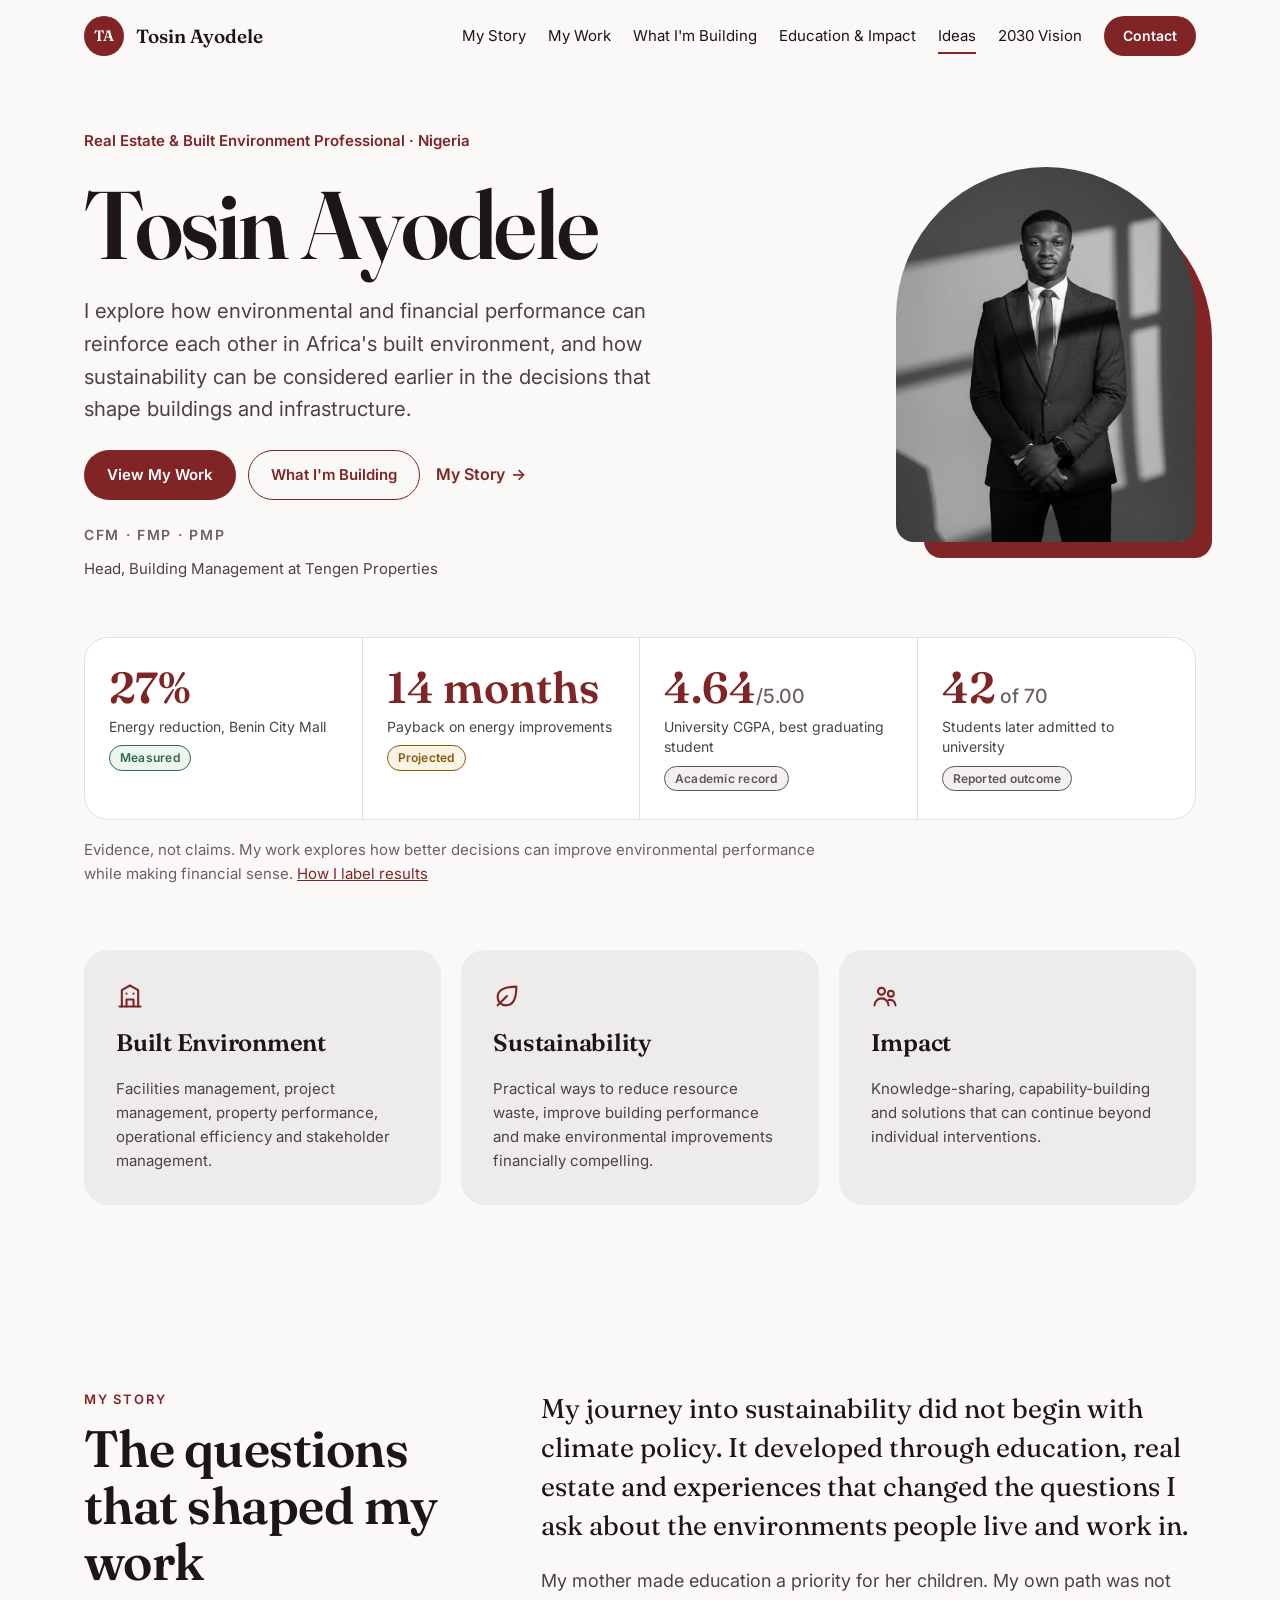
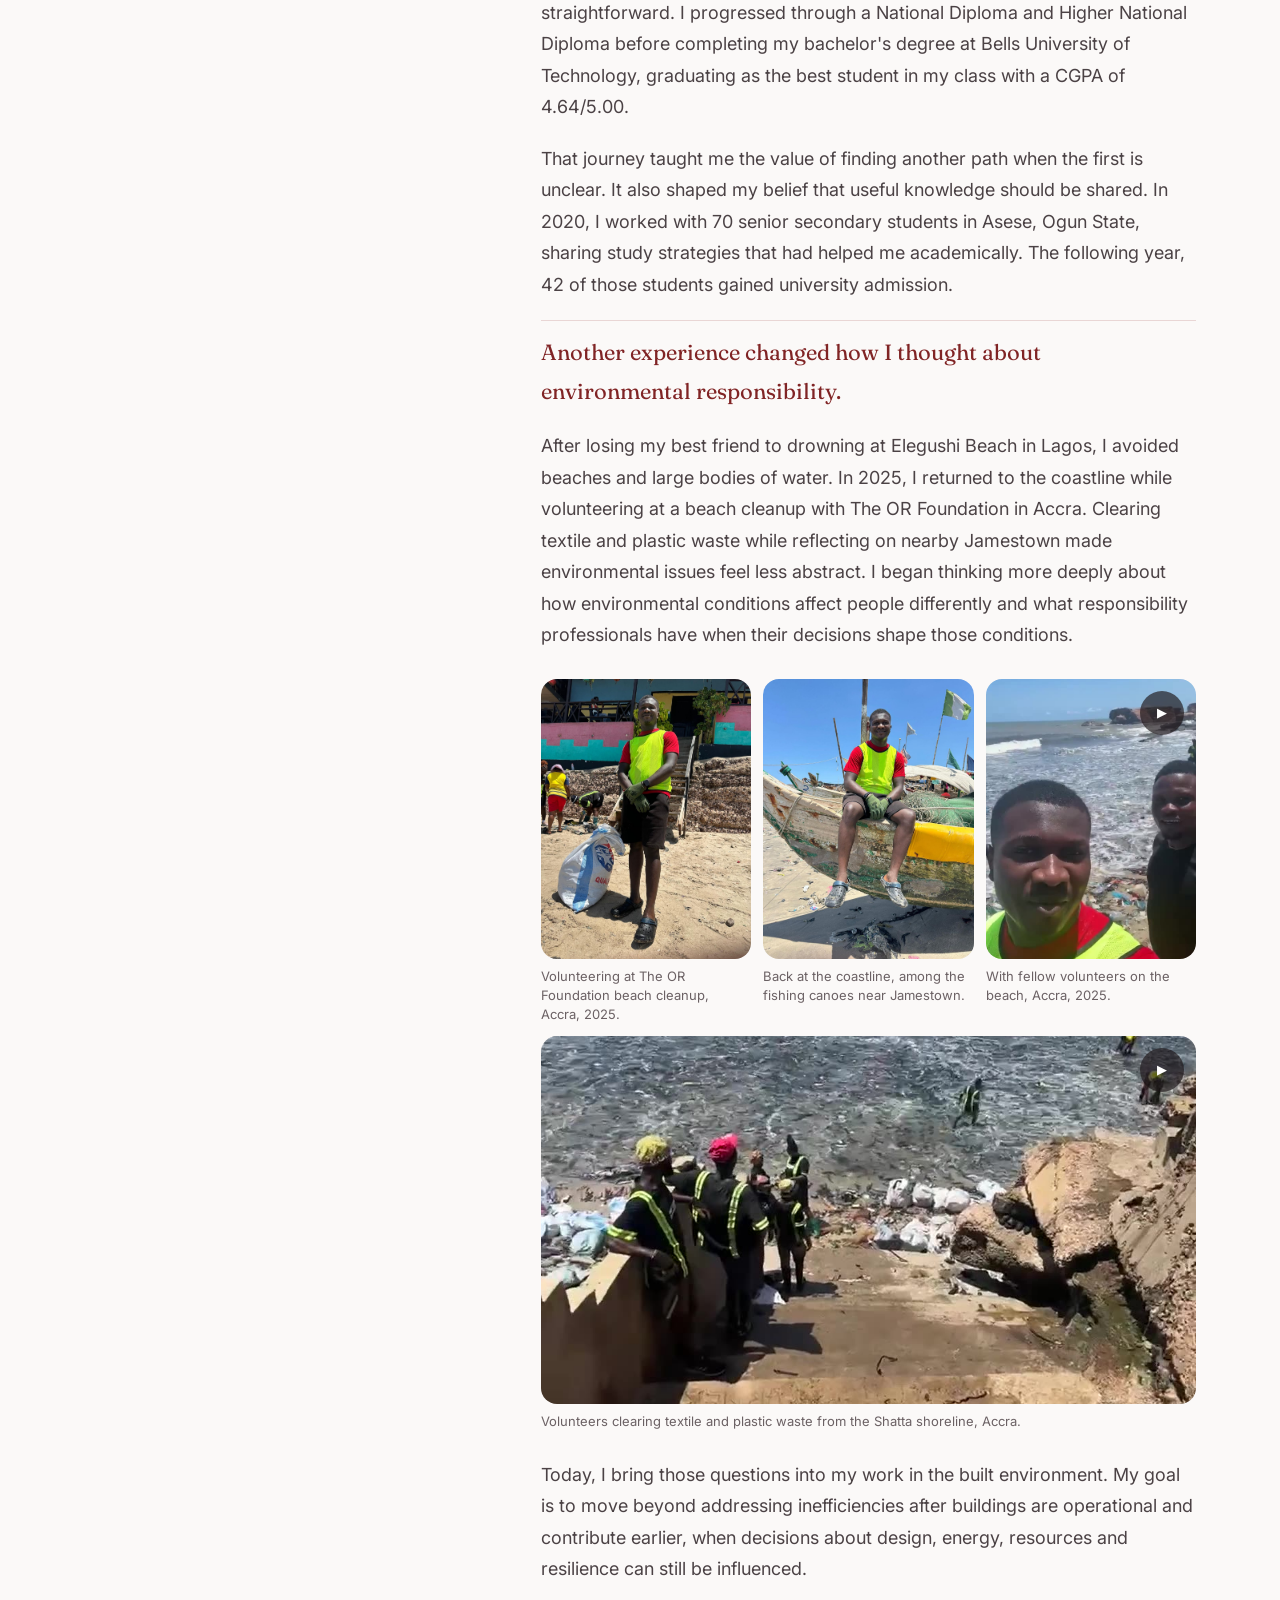
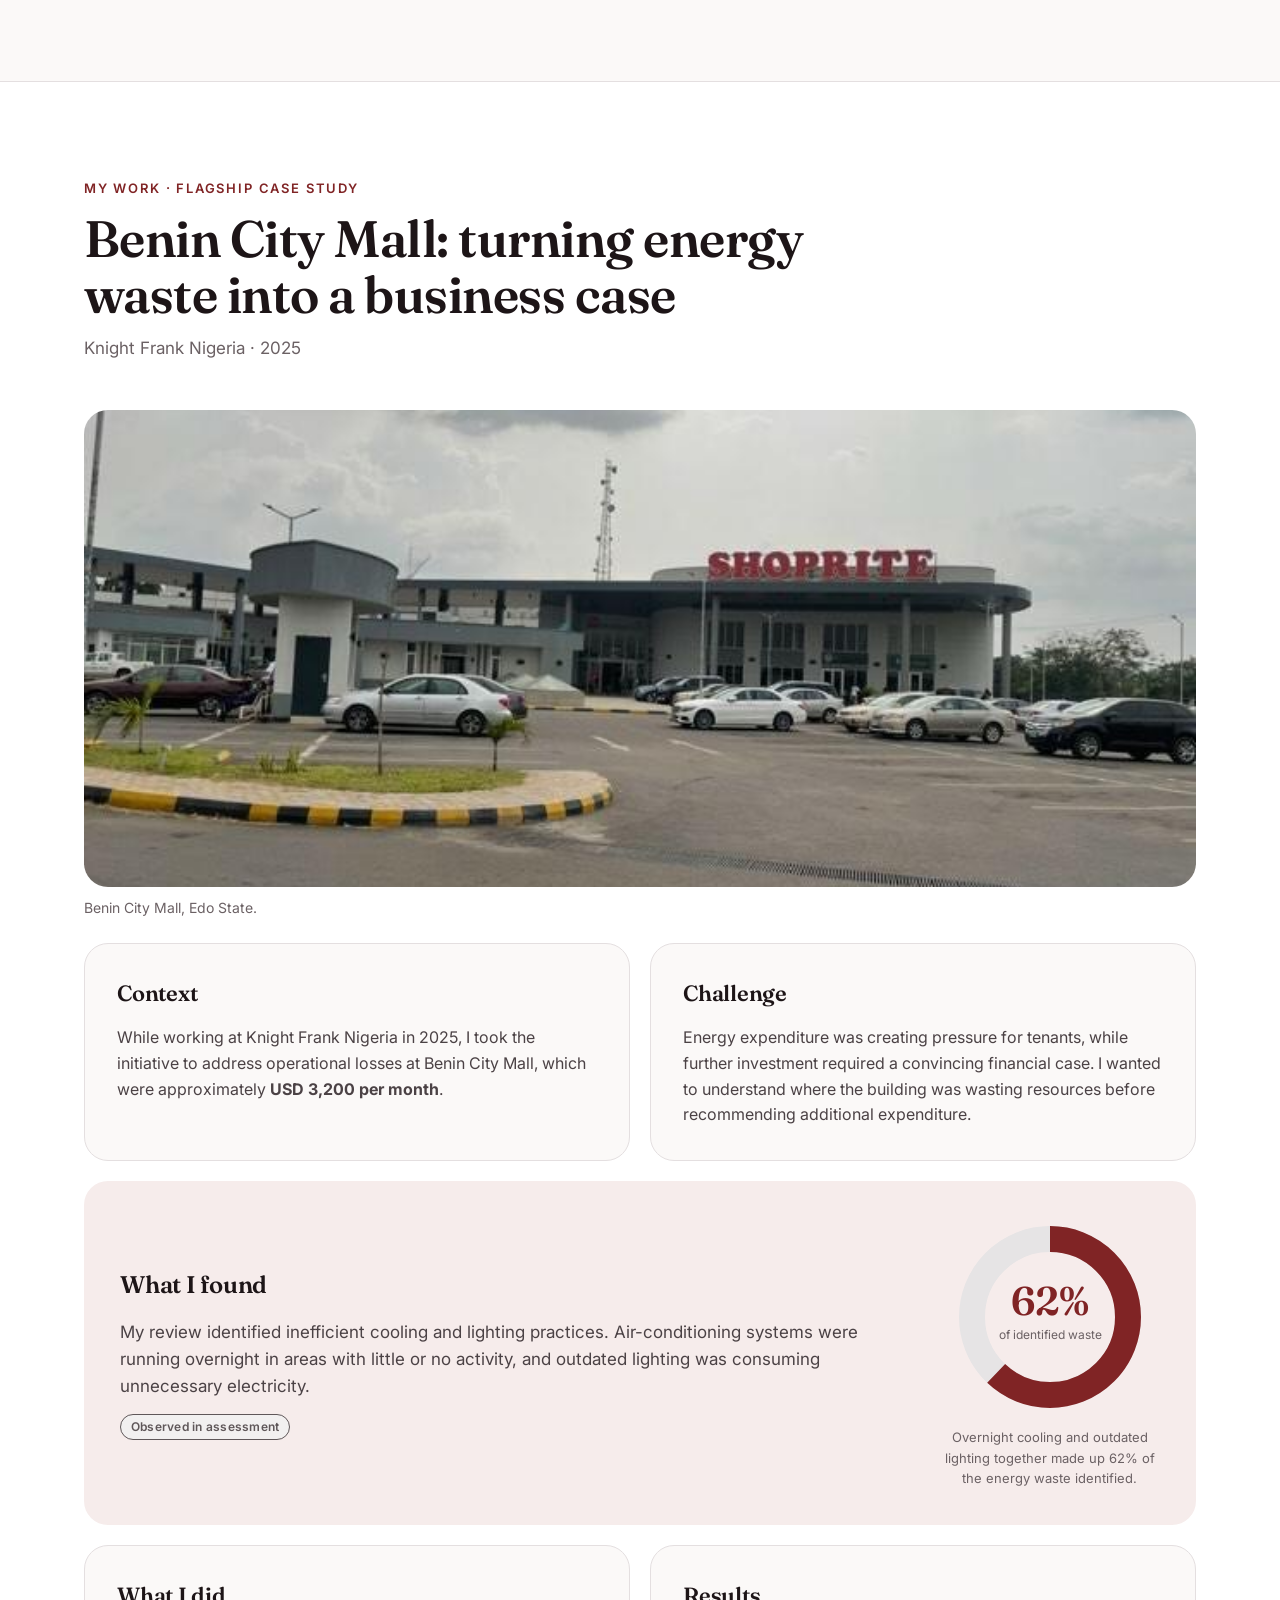
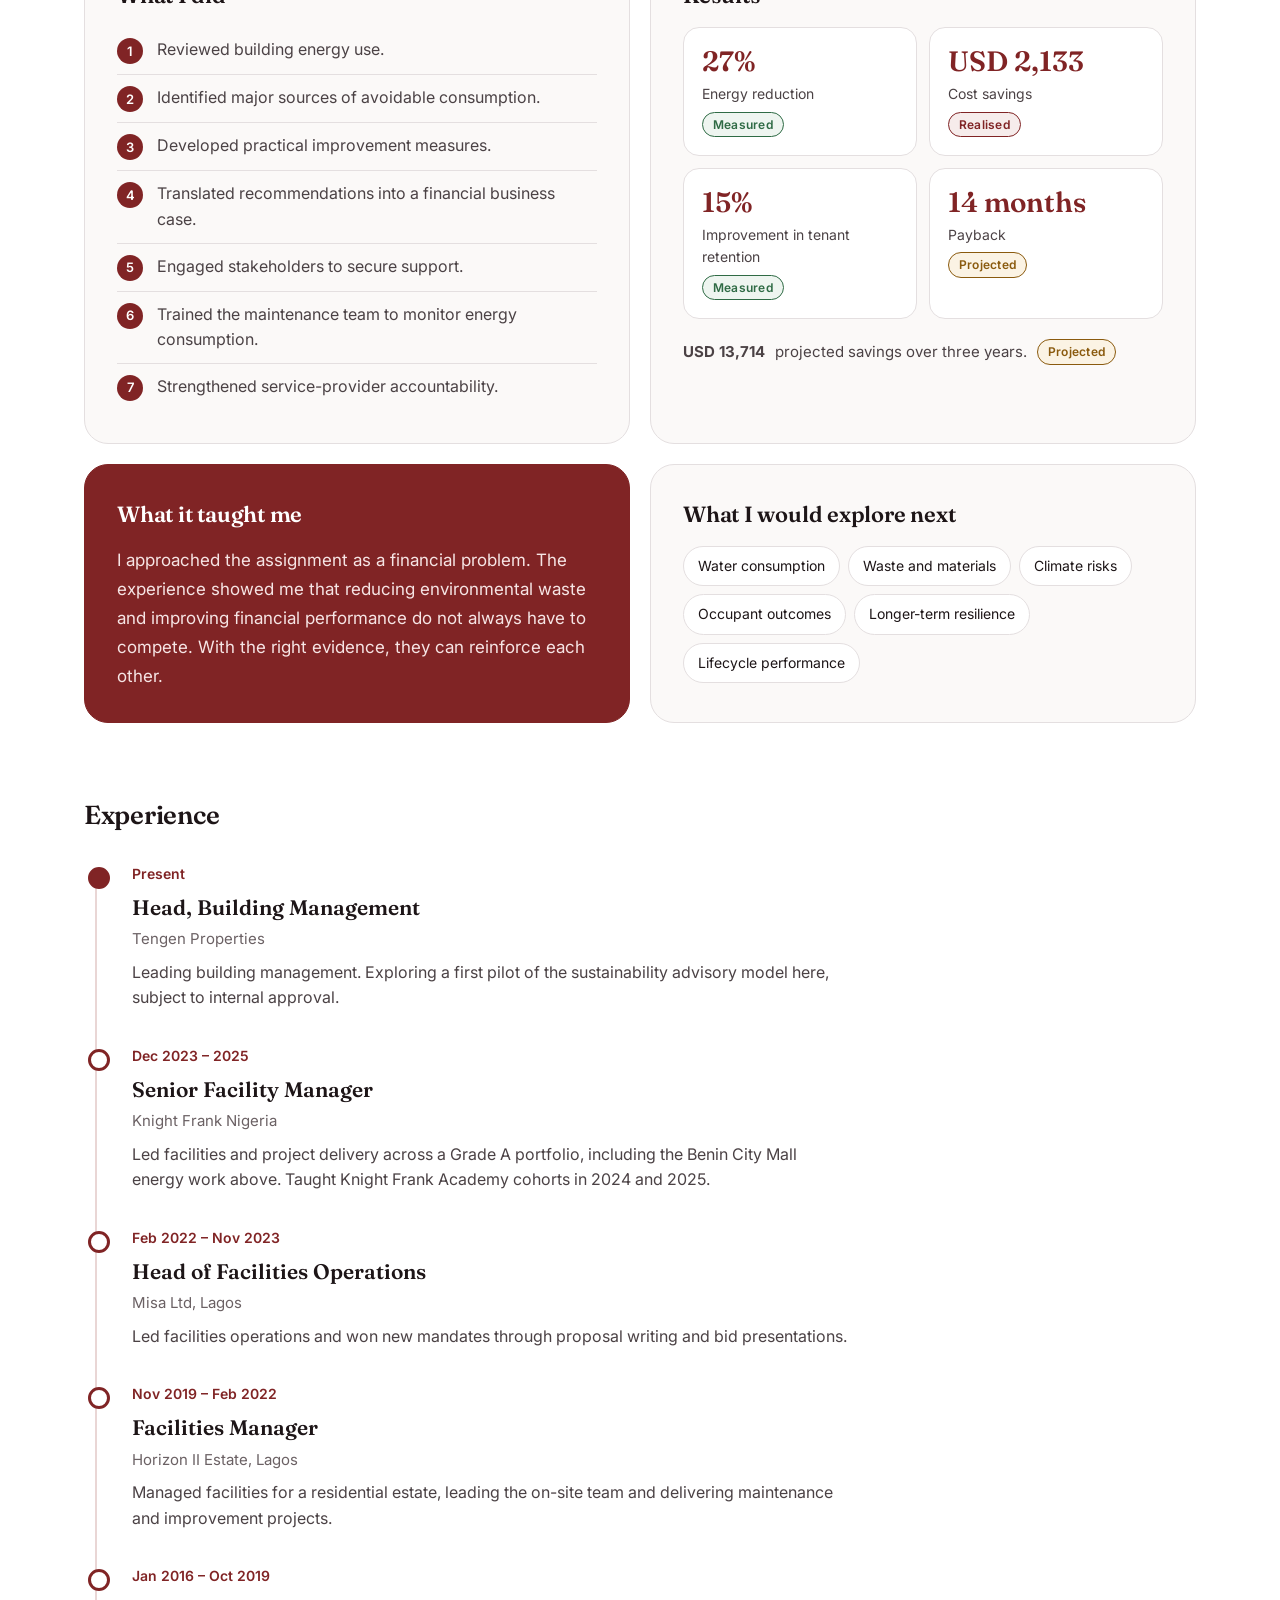
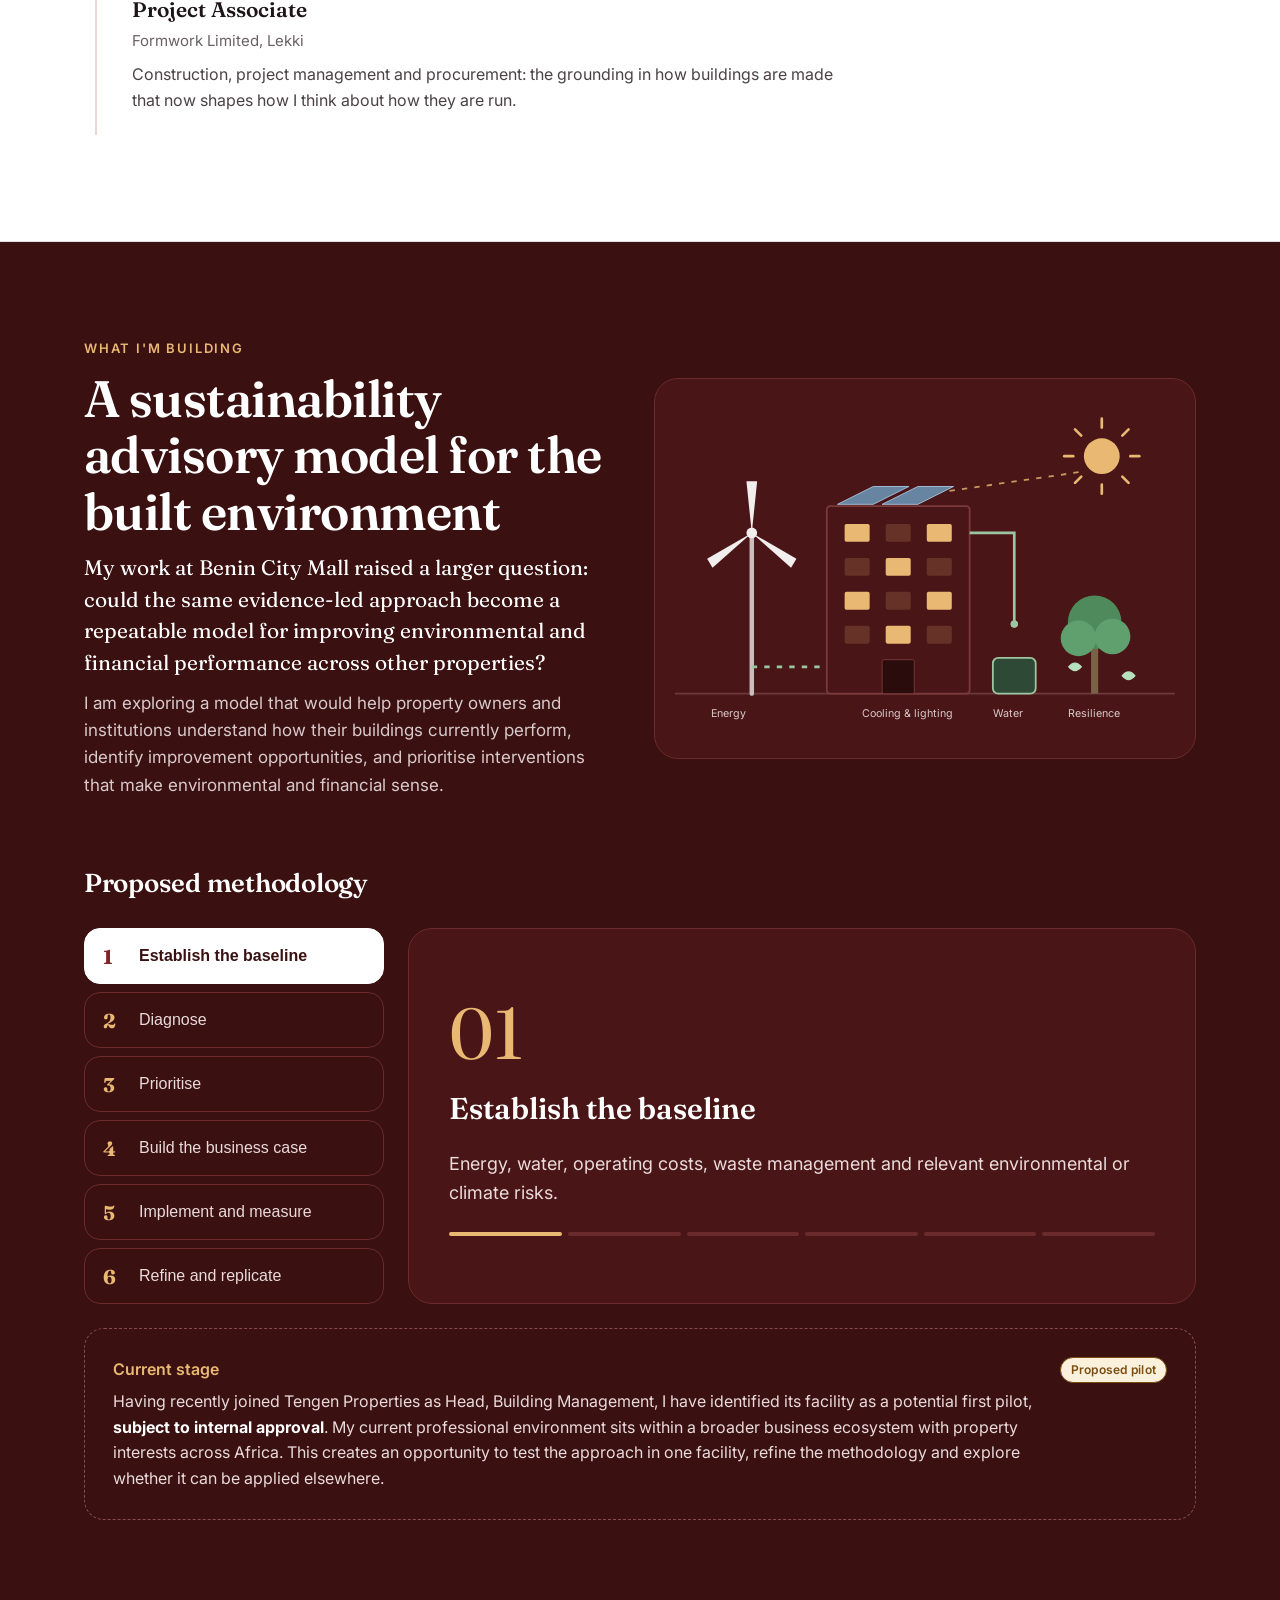
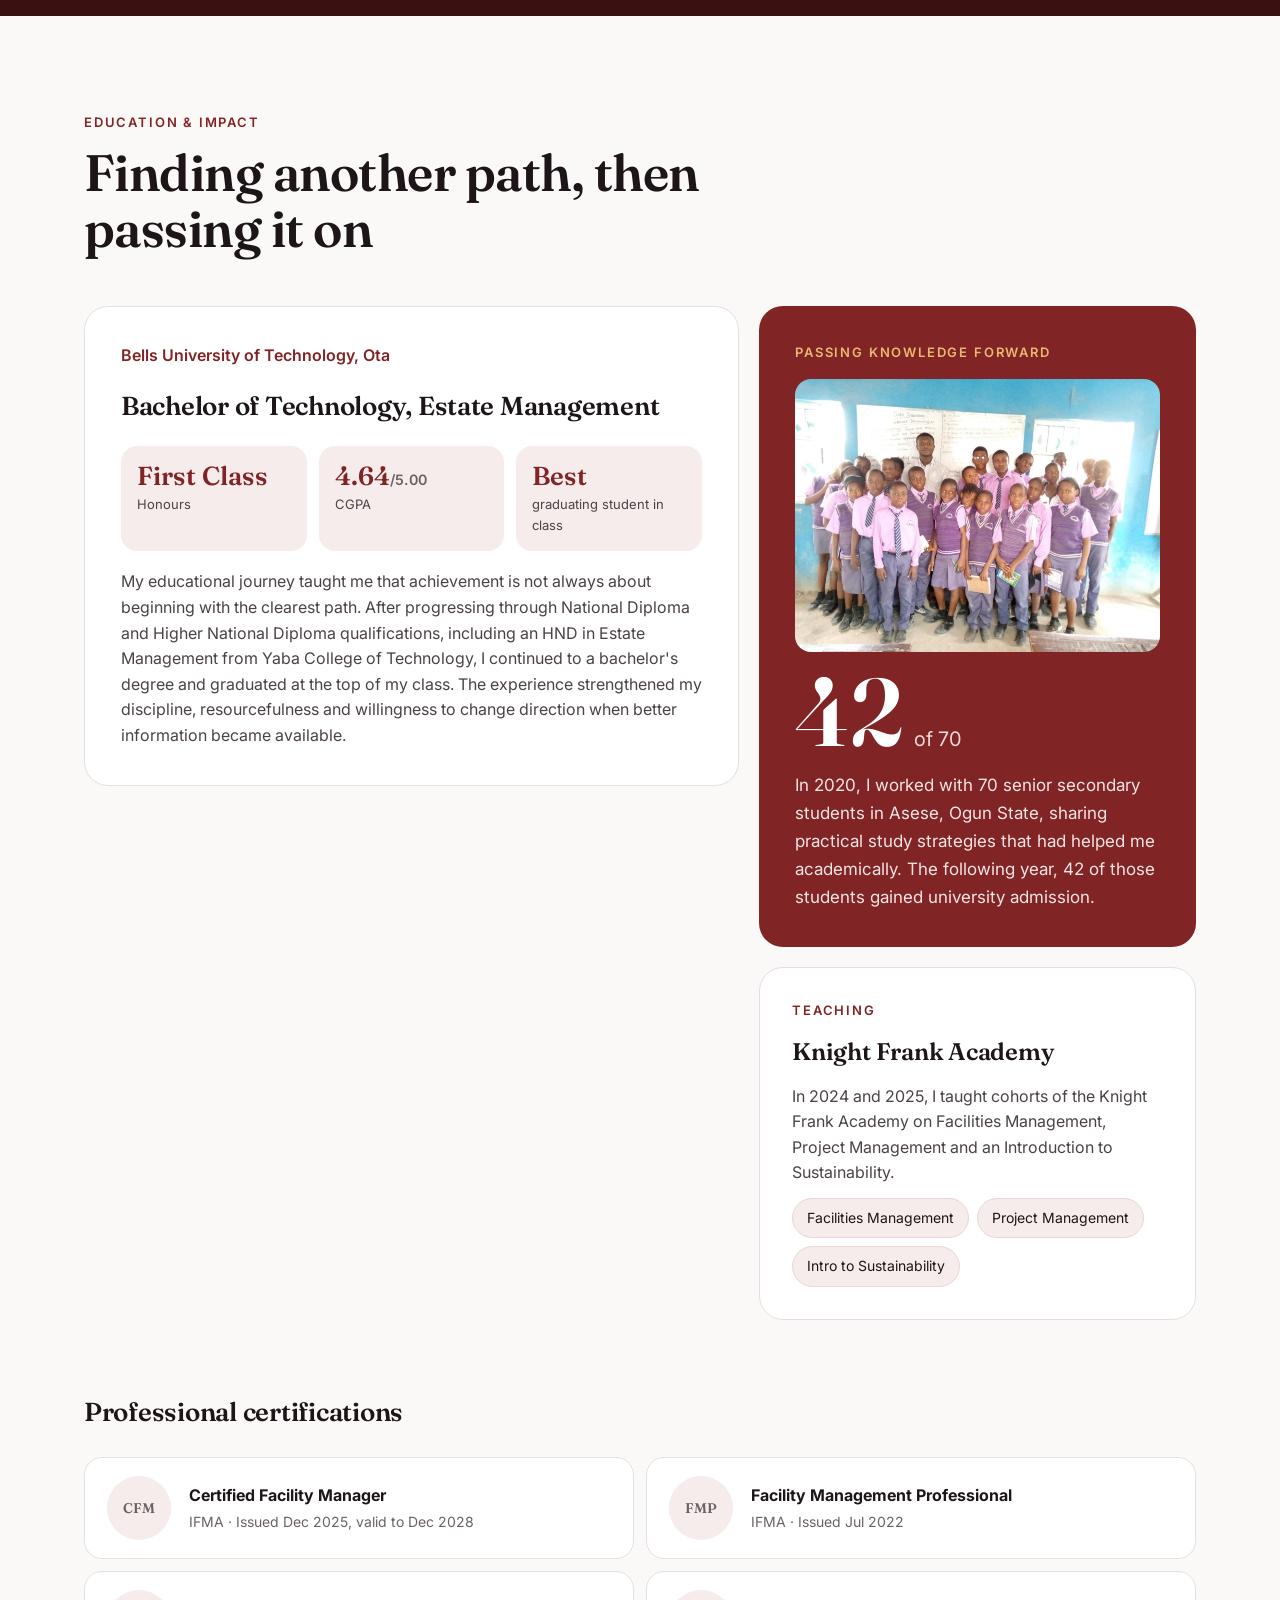
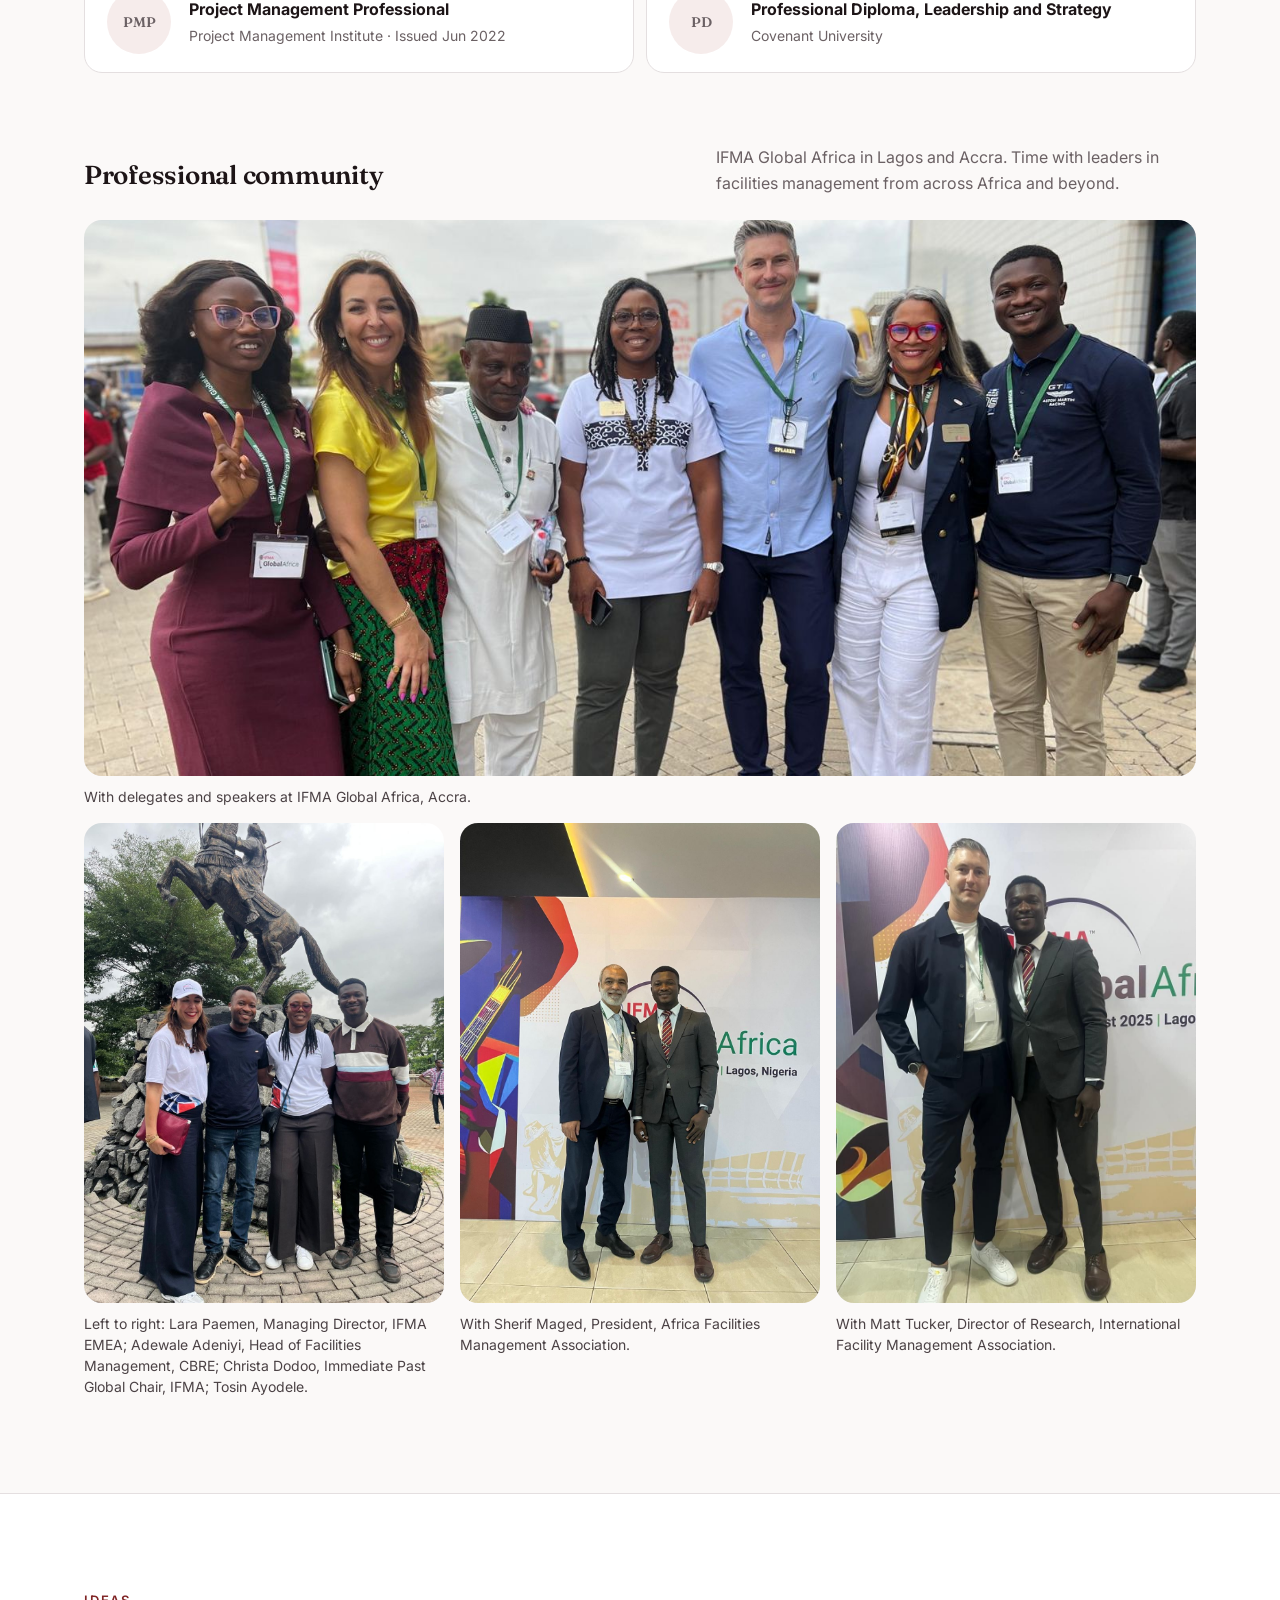
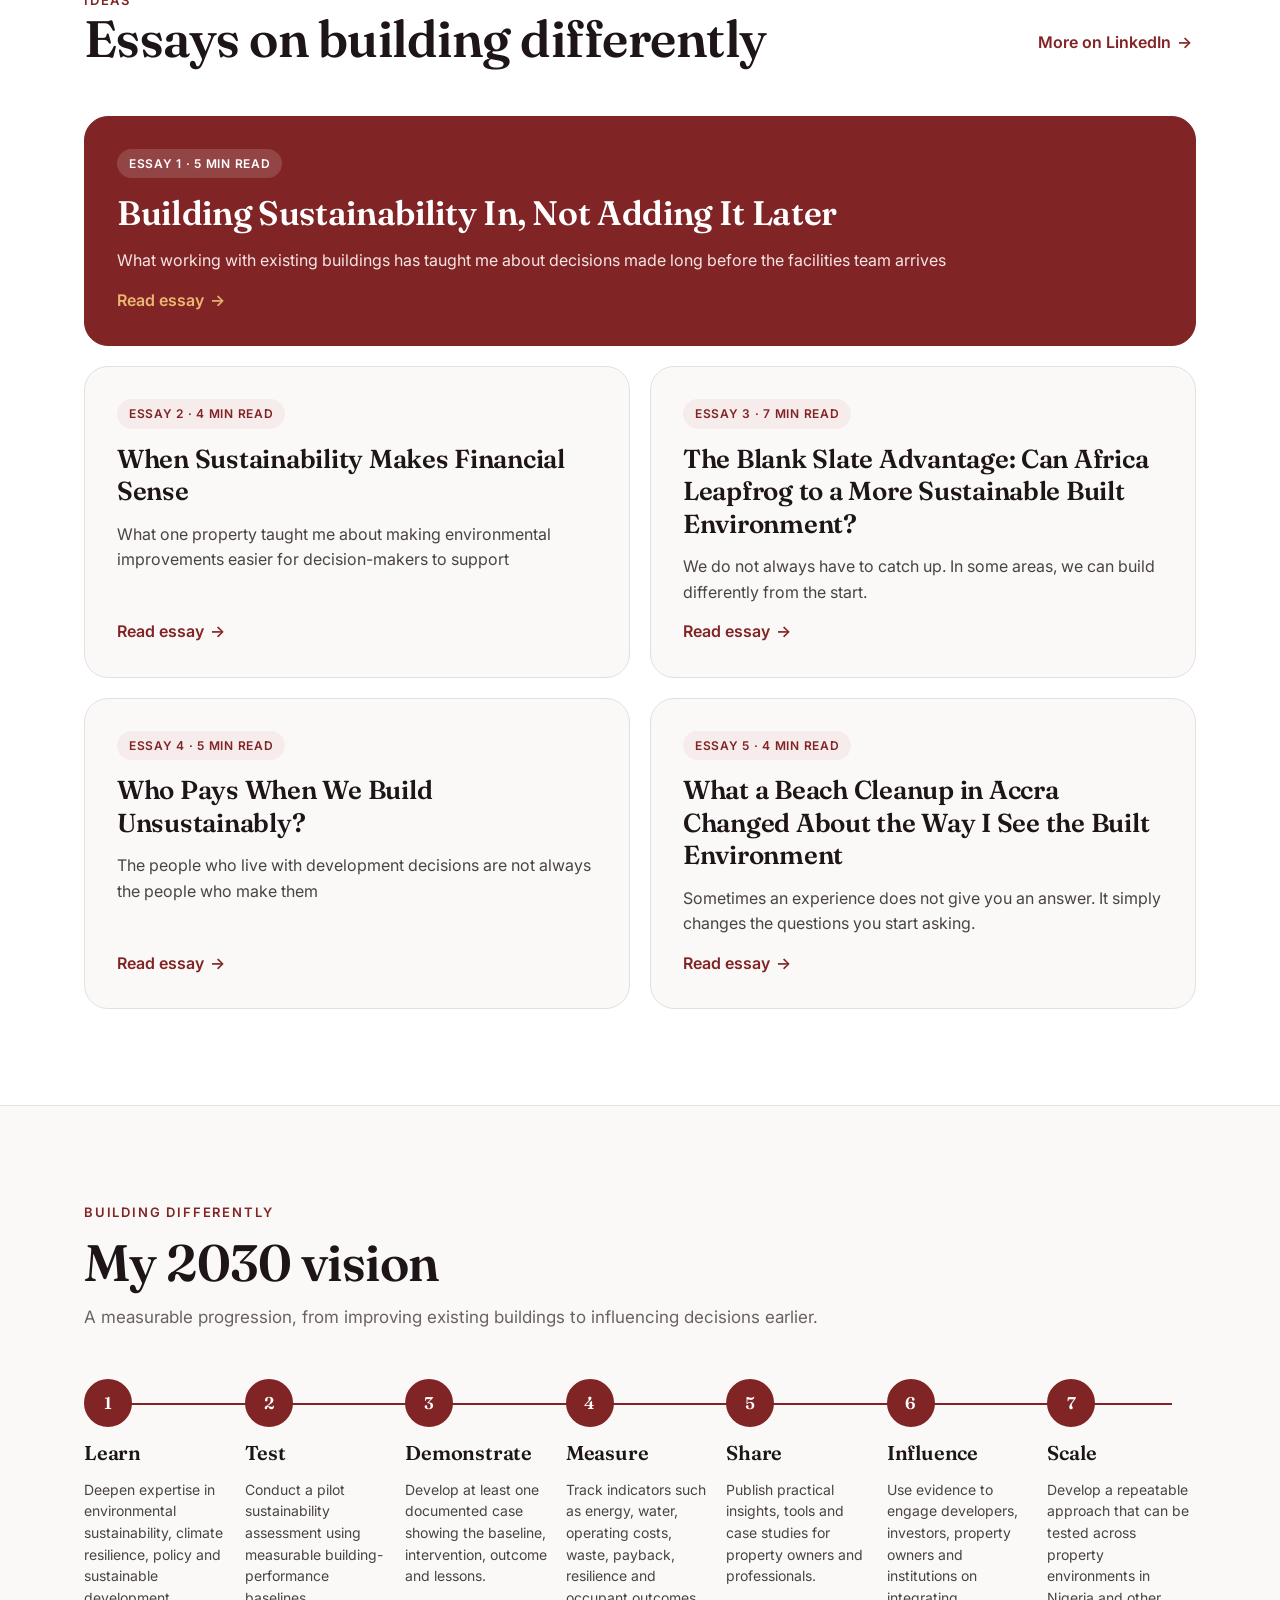
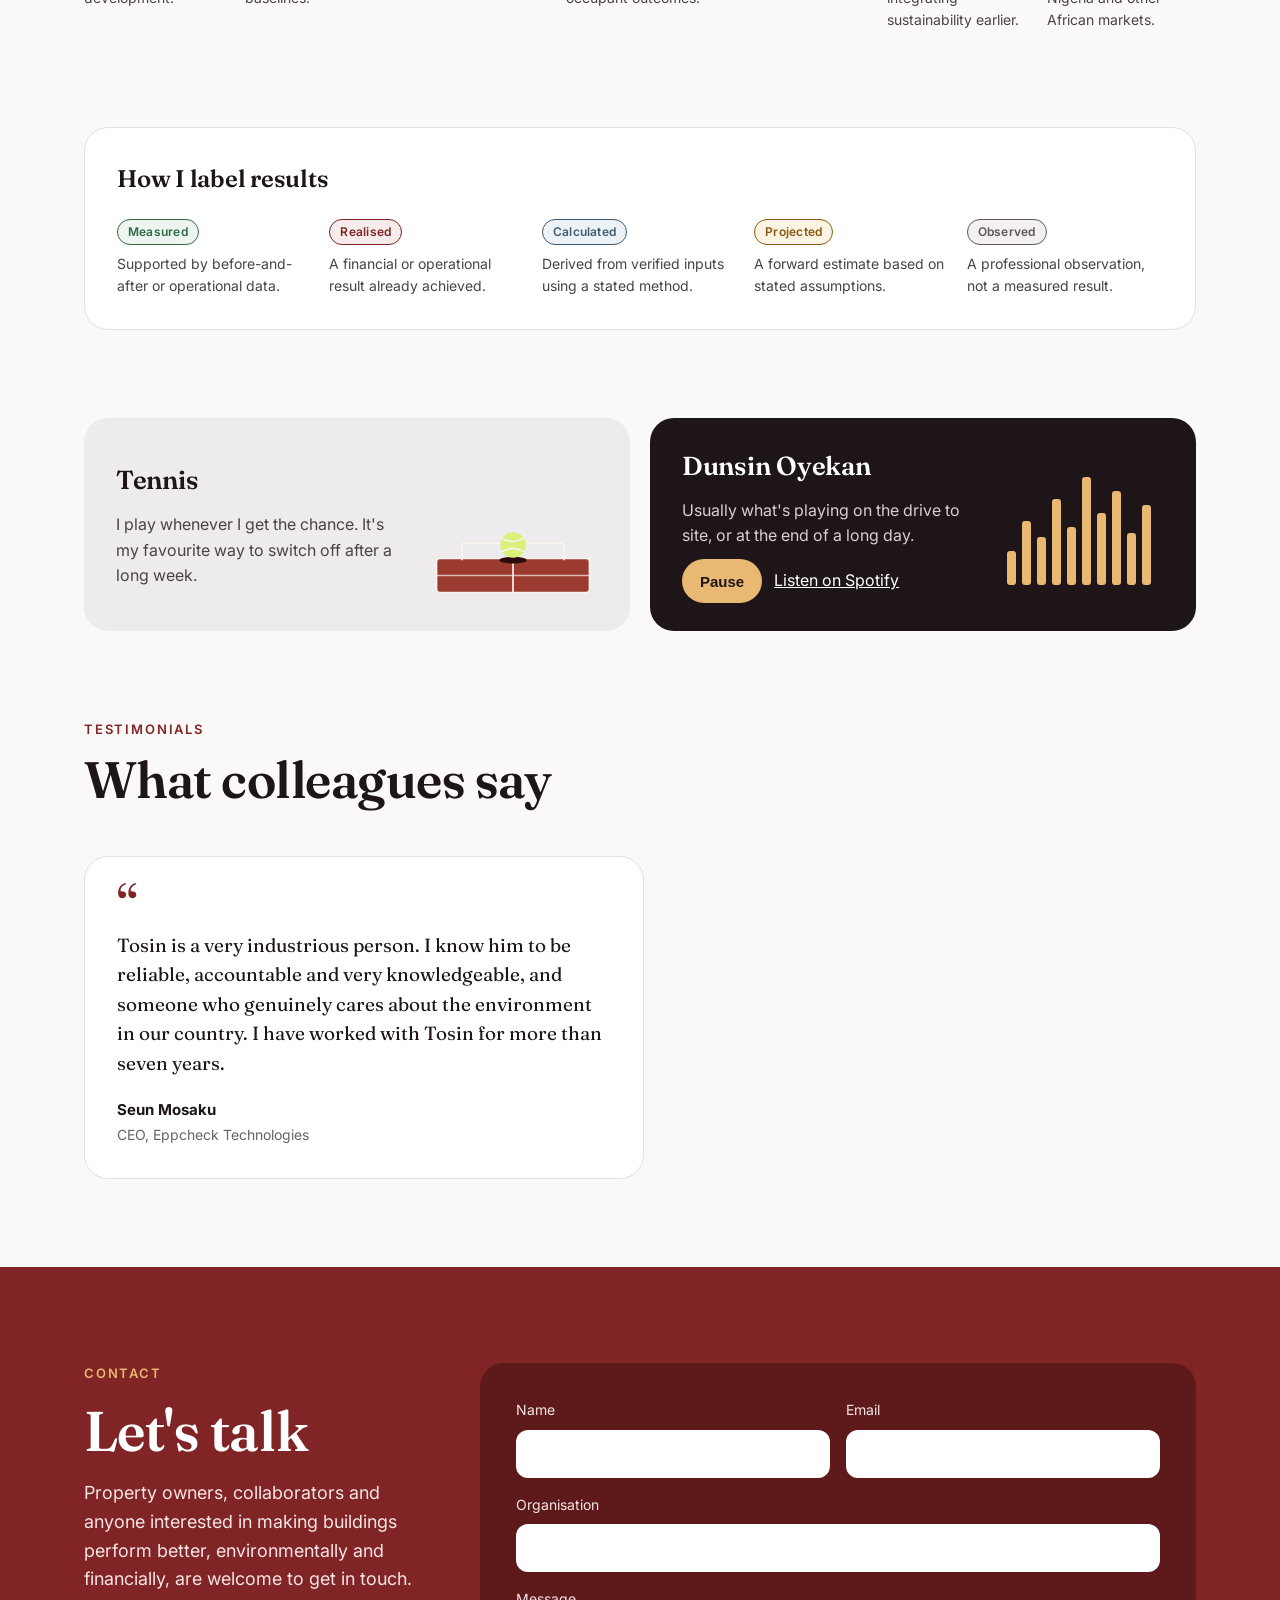
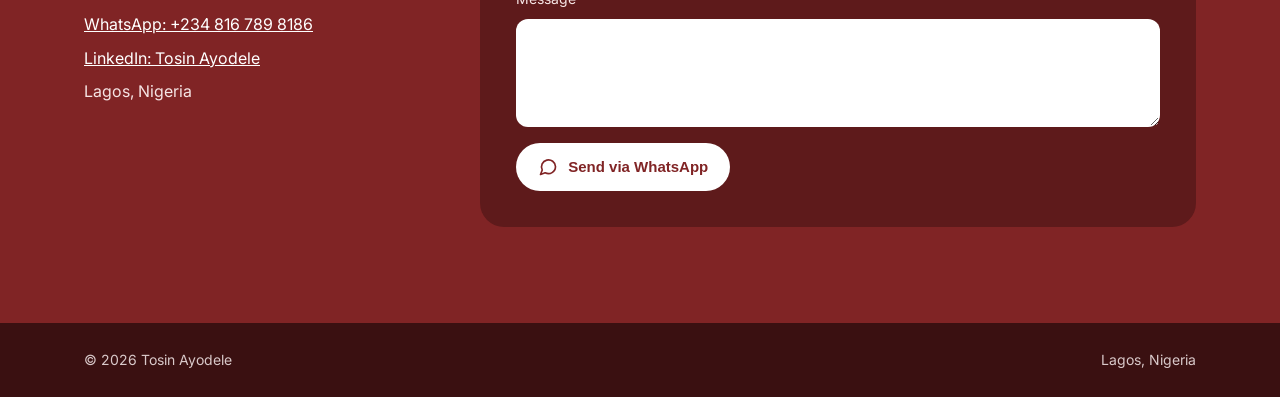
==== index.html @ 75dd2cbb "Cream essay pages; cache-bust stylesheet so phones load the latest styles" ====
<!doctype html>
<html lang="en">
<head>
<meta charset="utf-8">
<meta name="viewport" content="width=device-width, initial-scale=1">
<title>Tosin Ayodele | Real Estate &amp; Built Environment Professional, Nigeria</title>
<meta name="description" content="Tosin Ayodele is a Nigerian real estate and built-environment professional (CFM, FMP, PMP) exploring how environmental and financial performance can reinforce each other in Africa's buildings.">
<meta property="og:title" content="Tosin Ayodele | Real Estate &amp; Built Environment Professional">
<meta property="og:description" content="Evidence, not claims. How better building decisions can improve environmental performance while making financial sense.">
<meta property="og:image" content="https://ayodeletosin.com/assets/og.jpg">
<meta property="og:url" content="https://ayodeletosin.com">
<meta property="og:type" content="website">
<meta name="twitter:card" content="summary_large_image">
<link rel="canonical" href="https://ayodeletosin.com/">
<link rel="icon" href="assets/favicon.svg" type="image/svg+xml">
<link rel="preconnect" href="https://fonts.googleapis.com">
<link rel="preconnect" href="https://fonts.gstatic.com" crossorigin>
<link href="https://fonts.googleapis.com/css2?family=Fraunces:opsz,wght@9..144,500;9..144,600&family=Inter:wght@400;500;600&display=swap" rel="stylesheet">
<link rel="stylesheet" href="styles.css?v=6adf0628">
</head>
<body>

<a class="skip" href="#main">Skip to content</a>

<header class="nav-wrap" id="navWrap">
  <nav class="container nav" aria-label="Main">
    <a href="#top" class="brand"><span class="mono">TA</span><span class="brand-name">Tosin Ayodele</span></a>
    <button type="button" class="menu-btn" id="menuBtn" aria-expanded="false" aria-controls="navLinks">
      <span class="sr-only">Menu</span>
      <svg aria-hidden="true" width="24" height="24" viewBox="0 0 24 24" fill="none" stroke="currentColor" stroke-width="2" stroke-linecap="round"><path d="M4 7h16M4 12h16M4 17h16"/></svg>
    </button>
    <div class="nav-links" id="navLinks">
      <a href="#story">My Story</a>
      <a href="#work">My Work</a>
      <a href="#building">What I'm Building</a>
      <a href="#education">Education &amp; Impact</a>
      <a href="#ideas">Ideas</a>
      <a href="#vision">2030 Vision</a>
      <a href="#contact" class="btn btn-primary btn-sm">Contact</a>
    </div>
  </nav>
</header>

<main id="main">

<!-- HOME -->
<section id="top" class="hero">
  <div class="container hero-grid">
    <div class="hero-copy">
      <p class="kicker">Real Estate &amp; Built Environment Professional · Nigeria</p>
      <h1>Tosin Ayodele</h1>
      <p class="lead">I explore how environmental and financial performance can reinforce each other in Africa's built environment, and how sustainability can be considered earlier in the decisions that shape buildings and infrastructure.</p>
      <div class="row">
        <a href="#work" class="btn btn-primary">View My Work</a>
        <a href="#building" class="btn btn-outline">What I'm Building</a>
        <a href="#story" class="btn-link">My Story <span aria-hidden="true">→</span></a>
      </div>
      <p class="creds">CFM · FMP · PMP</p>
      <p class="now">Head, Building Management at Tengen Properties</p>
    </div>
    <div class="hero-photo">
      <img src="assets/portrait.jpg" alt="Portrait of Tosin Ayodele" width="896" height="1075">
    </div>
  </div>

  <div class="container">
    <div class="evidence-strip" id="evidenceStrip">
      <div class="ev">
        <span class="ev-num" data-count="27" data-suffix="%">27%</span>
        <span class="ev-label">Energy reduction, Benin City Mall</span>
        <span class="tag tag-measured">Measured</span>
      </div>
      <div class="ev">
        <span class="ev-num" data-count="14" data-suffix=" months">14 months</span>
        <span class="ev-label">Payback on energy improvements</span>
        <span class="tag tag-projected">Projected</span>
      </div>
      <div class="ev">
        <span class="ev-num">4.64<small>/5.00</small></span>
        <span class="ev-label">University CGPA, best graduating student</span>
        <span class="tag tag-verified">Academic record</span>
      </div>
      <div class="ev">
        <span class="ev-num">42<small> of 70</small></span>
        <span class="ev-label">Students later admitted to university</span>
        <span class="tag tag-observed">Reported outcome</span>
      </div>
    </div>
    <p class="strip-note">Evidence, not claims. My work explores how better decisions can improve environmental performance while making financial sense. <a href="#labels">How I label results</a></p>
  </div>
</section>

<!-- PILLARS -->
<section class="pillars-sec">
  <div class="container pillars">
    <article class="pillar reveal">
      <svg aria-hidden="true" width="28" height="28" viewBox="0 0 24 24" fill="none" stroke="currentColor" stroke-width="1.8" stroke-linecap="round" stroke-linejoin="round"><path d="M3 21h18"/><path d="M5 21V7l7-4 7 4v14"/><path d="M9 21v-6h6v6"/><path d="M9 10h.01M15 10h.01"/></svg>
      <h2>Built Environment</h2>
      <p>Facilities management, project management, property performance, operational efficiency and stakeholder management.</p>
    </article>
    <article class="pillar reveal">
      <svg aria-hidden="true" width="28" height="28" viewBox="0 0 24 24" fill="none" stroke="currentColor" stroke-width="1.8" stroke-linecap="round" stroke-linejoin="round"><path d="M11 20A7 7 0 0 1 4 13c0-5 4-9 16-9 0 12-4 16-9 16z"/><path d="M4 20l8-8"/></svg>
      <h2>Sustainability</h2>
      <p>Practical ways to reduce resource waste, improve building performance and make environmental improvements financially compelling.</p>
    </article>
    <article class="pillar reveal">
      <svg aria-hidden="true" width="28" height="28" viewBox="0 0 24 24" fill="none" stroke="currentColor" stroke-width="1.8" stroke-linecap="round" stroke-linejoin="round"><circle cx="9" cy="8" r="3"/><circle cx="17" cy="10" r="2.5"/><path d="M3 20c0-3.3 2.7-6 6-6s6 2.7 6 6"/><path d="M15 15.5c2.8-.6 6 1 6 4.5"/></svg>
      <h2>Impact</h2>
      <p>Knowledge-sharing, capability-building and solutions that can continue beyond individual interventions.</p>
    </article>
  </div>
</section>

<!-- MY STORY -->
<section id="story" class="sec">
  <div class="container story">
    <div class="sec-head">
      <p class="eyebrow">My Story</p>
      <h2>The questions that shaped my work</h2>
    </div>
    <div class="story-body">
      <p class="story-lead">My journey into sustainability did not begin with climate policy. It developed through education, real estate and experiences that changed the questions I ask about the environments people live and work in.</p>
      <p>My mother made education a priority for her children. My own path was not straightforward. I progressed through a National Diploma and Higher National Diploma before completing my bachelor's degree at Bells University of Technology, graduating as the best student in my class with a CGPA of 4.64/5.00.</p>
      <p>That journey taught me the value of finding another path when the first is unclear. It also shaped my belief that useful knowledge should be shared. In 2020, I worked with 70 senior secondary students in Asese, Ogun State, sharing study strategies that had helped me academically. The following year, 42 of those students gained university admission.</p>
      <p class="story-break">Another experience changed how I thought about environmental responsibility.</p>
      <p>After losing my best friend to drowning at Elegushi Beach in Lagos, I avoided beaches and large bodies of water. In 2025, I returned to the coastline while volunteering at a beach cleanup with The OR Foundation in Accra. Clearing textile and plastic waste while reflecting on nearby Jamestown made environmental issues feel less abstract. I began thinking more deeply about how environmental conditions affect people differently and what responsibility professionals have when their decisions shape those conditions.</p>
      <div class="story-photos">
        <figure><img src="assets/accra-tosin-cleanup.jpg" alt="Tosin in a high-visibility vest and gloves beside a full sack of collected waste on the beach in Accra" width="1050" height="1400" loading="lazy"><figcaption>Volunteering at The OR Foundation beach cleanup, Accra, 2025.</figcaption></figure>
        <figure><img src="assets/accra-tosin-boat.jpg" alt="Tosin sitting on a fishing canoe on the Accra shoreline, with waste visible on the sand" width="1050" height="1400" loading="lazy"><figcaption>Back at the coastline, among the fishing canoes near Jamestown.</figcaption></figure>
        <figure class="vid"><video src="assets/accra-selfie.mp4" poster="assets/accra-selfie-poster.jpg" muted loop playsinline preload="metadata" aria-label="Short video of Tosin and fellow volunteers on the beach in Accra"></video><button type="button" class="vid-btn" aria-label="Pause video"><span aria-hidden="true">❚❚</span></button><figcaption>With fellow volunteers on the beach, Accra, 2025.</figcaption></figure>
        <figure class="vid vid-wide"><video src="assets/accra-shoreline.mp4" poster="assets/accra-shoreline-poster.jpg" muted loop playsinline preload="metadata" aria-label="Short video of volunteers clearing waste from the Shatta shoreline in Accra"></video><button type="button" class="vid-btn" aria-label="Pause video"><span aria-hidden="true">❚❚</span></button><figcaption>Volunteers clearing textile and plastic waste from the Shatta shoreline, Accra.</figcaption></figure>
      </div>
      <p>Today, I bring those questions into my work in the built environment. My goal is to move beyond addressing inefficiencies after buildings are operational and contribute earlier, when decisions about design, energy, resources and resilience can still be influenced.</p>
    </div>
  </div>
</section>

<!-- MY WORK -->
<section id="work" class="sec sec-tint">
  <div class="container">
    <div class="sec-head">
      <p class="eyebrow">My Work · Flagship case study</p>
      <h2>Benin City Mall: turning energy waste into a business case</h2>
      <p class="sec-sub">Knight Frank Nigeria · 2025</p>
    </div>

    <div class="case">
      <figure class="case-photo reveal"><img src="assets/benin-city-mall.jpg" alt="Front of Benin City Mall with its car park" width="646" height="484" loading="lazy"><figcaption>Benin City Mall, Edo State.</figcaption></figure>
      <div class="case-grid">
        <div class="case-block reveal">
          <h3>Context</h3>
          <p>While working at Knight Frank Nigeria in 2025, I took the initiative to address operational losses at Benin City Mall, which were approximately <strong>USD 3,200 per month</strong>.</p>
        </div>
        <div class="case-block reveal">
          <h3>Challenge</h3>
          <p>Energy expenditure was creating pressure for tenants, while further investment required a convincing financial case. I wanted to understand where the building was wasting resources before recommending additional expenditure.</p>
        </div>
      </div>

      <div class="found reveal">
        <div class="found-copy">
          <h3>What I found</h3>
          <p>My review identified inefficient cooling and lighting practices. Air-conditioning systems were running overnight in areas with little or no activity, and outdated lighting was consuming unnecessary electricity.</p>
          <span class="tag tag-observed">Observed in assessment</span>
        </div>
        <figure class="donut-fig">
          <svg viewBox="0 0 200 200" role="img" aria-label="62% of the energy waste identified came from cooling and lighting">
            <circle cx="100" cy="100" r="78" fill="none" stroke="#E6E4E5" stroke-width="26"/>
            <circle class="donut-arc" cx="100" cy="100" r="78" fill="none" stroke="#802425" stroke-width="26" stroke-dasharray="490" stroke-dashoffset="490" transform="rotate(-90 100 100)"/>
            <text x="100" y="98" text-anchor="middle" class="donut-num">62%</text>
            <text x="100" y="122" text-anchor="middle" class="donut-cap">of identified waste</text>
          </svg>
          <figcaption>Overnight cooling and outdated lighting together made up 62% of the energy waste identified.</figcaption>
        </figure>
      </div>

      <div class="case-grid">
        <div class="case-block reveal">
          <h3>What I did</h3>
          <ol class="steps-list">
            <li>Reviewed building energy use.</li>
            <li>Identified major sources of avoidable consumption.</li>
            <li>Developed practical improvement measures.</li>
            <li>Translated recommendations into a financial business case.</li>
            <li>Engaged stakeholders to secure support.</li>
            <li>Trained the maintenance team to monitor energy consumption.</li>
            <li>Strengthened service-provider accountability.</li>
          </ol>
        </div>
        <div class="case-block reveal">
          <h3>Results</h3>
          <div class="results">
            <div class="res"><span class="res-num">27%</span><span class="res-label">Energy reduction</span><span class="tag tag-measured">Measured</span></div>
            <div class="res"><span class="res-num">USD 2,133</span><span class="res-label">Cost savings</span><span class="tag tag-realised">Realised</span></div>
            <div class="res"><span class="res-num">15%</span><span class="res-label">Improvement in tenant retention</span><span class="tag tag-measured">Measured</span></div>
            <div class="res"><span class="res-num">14 months</span><span class="res-label">Payback</span><span class="tag tag-projected">Projected</span></div>
          </div>
          <p class="projection"><strong>USD 13,714</strong> projected savings over three years. <span class="tag tag-projected">Projected</span></p>
        </div>
      </div>

      <div class="case-grid">
        <div class="case-block lesson reveal">
          <h3>What it taught me</h3>
          <p>I approached the assignment as a financial problem. The experience showed me that reducing environmental waste and improving financial performance do not always have to compete. With the right evidence, they can reinforce each other.</p>
        </div>
        <div class="case-block reveal">
          <h3>What I would explore next</h3>
          <div class="chips">
            <span class="chip">Water consumption</span><span class="chip">Waste and materials</span><span class="chip">Climate risks</span><span class="chip">Occupant outcomes</span><span class="chip">Longer-term resilience</span><span class="chip">Lifecycle performance</span>
          </div>
        </div>
      </div>
    </div>

    <!-- Experience timeline -->
    <div class="experience">
      <h3 class="sub-h">Experience</h3>
      <ol class="timeline" id="timeline"></ol>
    </div>
  </div>
</section>

<!-- WHAT I'M BUILDING -->
<section id="building" class="sec sec-dark">
  <div class="container">
    <div class="build-top">
      <div class="sec-head">
        <p class="eyebrow">What I'm Building</p>
        <h2>A sustainability advisory model for the built environment</h2>
        <p class="build-q">My work at Benin City Mall raised a larger question: could the same evidence-led approach become a repeatable model for improving environmental and financial performance across other properties?</p>
        <p class="build-p">I am exploring a model that would help property owners and institutions understand how their buildings currently perform, identify improvement opportunities, and prioritise interventions that make environmental and financial sense.</p>
      </div>
      <figure class="building-fig">
        <svg role="img" aria-label="Animated illustration of a building being assessed for energy, water and waste" viewBox="0 0 560 380">
          <line x1="0" y1="330" x2="560" y2="330" stroke="#6B3A3B" stroke-width="2"/>
          <g transform="translate(478 64)"><circle r="20" fill="#E9B872"/><g class="fx-spin" stroke="#E9B872" stroke-width="3" stroke-linecap="round"><line x1="0" y1="-32" x2="0" y2="-42"/><line x1="0" y1="32" x2="0" y2="42"/><line x1="-32" y1="0" x2="-42" y2="0"/><line x1="32" y1="0" x2="42" y2="0"/><line x1="23" y1="23" x2="30" y2="30"/><line x1="-23" y1="-23" x2="-30" y2="-30"/><line x1="23" y1="-23" x2="30" y2="-30"/><line x1="-23" y1="23" x2="-30" y2="30"/></g></g>
          <path class="fx-flow" d="M452 82 L300 104" fill="none" stroke="#E9B872" stroke-width="2" opacity="0.8"/>
          <line x1="86" y1="330" x2="86" y2="150" stroke="#C9BDBE" stroke-width="5" stroke-linecap="round"/>
          <g class="fx-spin-fast"><circle cx="86" cy="150" r="6" fill="#F3EEEE"/><path d="M86 150 L80 92 L92 92 Z" fill="#F3EEEE"/><path d="M86 150 L136 179 L130 189 Z" fill="#F3EEEE"/><path d="M86 150 L36 179 L42 189 Z" fill="#F3EEEE"/></g>
          <path class="fx-flow" d="M86 300 H170" fill="none" stroke="#9CC5A1" stroke-width="3"/>
          <rect x="170" y="120" width="160" height="210" rx="4" fill="#4A1516" stroke="#7A3A3B" stroke-width="2"/>
          <polygon points="182,118 222,98 262,98 222,118" fill="#3C5A78" stroke="#A9C3DE"/>
          <polygon points="232,118 272,98 312,98 272,118" fill="#3C5A78" stroke="#A9C3DE"/>
          <polygon class="fx-pulse" points="182,118 222,98 262,98 222,118" fill="#A9C3DE" opacity="0.4"/>
          <polygon class="fx-pulse d15" points="232,118 272,98 312,98 272,118" fill="#A9C3DE" opacity="0.4"/>
          <g fill="#E9B872">
            <rect class="fx-pulse" x="190" y="140" width="28" height="20" rx="2"/><rect x="236" y="140" width="28" height="20" rx="2" opacity="0.18"/><rect class="fx-pulse d08" x="282" y="140" width="28" height="20" rx="2"/>
            <rect x="190" y="178" width="28" height="20" rx="2" opacity="0.18"/><rect class="fx-pulse d19" x="236" y="178" width="28" height="20" rx="2"/><rect x="282" y="178" width="28" height="20" rx="2" opacity="0.18"/>
            <rect class="fx-pulse d24" x="190" y="216" width="28" height="20" rx="2"/><rect x="236" y="216" width="28" height="20" rx="2" opacity="0.18"/><rect class="fx-pulse d04" x="282" y="216" width="28" height="20" rx="2"/>
            <rect x="190" y="254" width="28" height="20" rx="2" opacity="0.18"/><rect class="fx-pulse d12" x="236" y="254" width="28" height="20" rx="2"/><rect x="282" y="254" width="28" height="20" rx="2" opacity="0.18"/>
          </g>
          <rect x="232" y="292" width="36" height="38" rx="2" fill="#2A0C0D" stroke="#7A3A3B"/>
          <path d="M330 150 H380 V250" fill="none" stroke="#9CC5A1" stroke-width="3"/>
          <circle class="fx-drop" cx="380" cy="252" r="4" fill="#9CC5A1"/>
          <circle class="fx-drop d06" cx="380" cy="252" r="4" fill="#9CC5A1"/>
          <circle class="fx-drop d12" cx="380" cy="252" r="4" fill="#9CC5A1"/>
          <rect x="356" y="290" width="48" height="40" rx="6" fill="#2E4A36" stroke="#9CC5A1" stroke-width="2"/>
          <g class="fx-sway"><rect x="466" y="270" width="8" height="60" fill="#7A6247"/><circle cx="470" cy="250" r="30" fill="#4E8A5C"/><circle cx="452" cy="268" r="20" fill="#5FA06E"/><circle cx="490" cy="266" r="20" fill="#5FA06E"/></g>
          <path class="fx-rise" d="M440 300 q8 -10 16 0 q-8 10 -16 0z" fill="#B7E0BE"/>
          <path class="fx-rise d17" d="M500 310 q8 -10 16 0 q-8 10 -16 0z" fill="#B7E0BE"/>
          <g font-family="Inter, sans-serif" font-size="12" fill="#D9C9CA"><text x="40" y="356">Energy</text><text x="210" y="356">Cooling &amp; lighting</text><text x="356" y="356">Water</text><text x="440" y="356">Resilience</text></g>
        </svg>
      </figure>
    </div>

    <h3 class="sub-h light">Proposed methodology</h3>
    <div class="method">
      <div role="tablist" aria-label="Methodology step" class="method-tabs" id="methodTabs"></div>
      <div role="tabpanel" class="method-panel" id="methodPanel" aria-live="polite"></div>
    </div>

    <div class="stage">
      <div>
        <p class="stage-label">Current stage</p>
        <p>Having recently joined Tengen Properties as Head, Building Management, I have identified its facility as a potential first pilot, <strong>subject to internal approval</strong>. My current professional environment sits within a broader business ecosystem with property interests across Africa. This creates an opportunity to test the approach in one facility, refine the methodology and explore whether it can be applied elsewhere.</p>
      </div>
      <span class="tag tag-proposed">Proposed pilot</span>
    </div>
  </div>
</section>

<!-- EDUCATION & IMPACT -->
<section id="education" class="sec">
  <div class="container">
    <div class="sec-head">
      <p class="eyebrow">Education &amp; Impact</p>
      <h2>Finding another path, then passing it on</h2>
    </div>
    <div class="edu-grid">
      <article class="edu-card reveal">
        <p class="edu-school">Bells University of Technology, Ota</p>
        <h3>Bachelor of Technology, Estate Management</h3>
        <div class="edu-facts">
          <div><span class="big">First Class</span><span>Honours</span></div>
          <div><span class="big">4.64<small>/5.00</small></span><span>CGPA</span></div>
          <div><span class="big">Best</span><span>graduating student in class</span></div>
        </div>
        <p>My educational journey taught me that achievement is not always about beginning with the clearest path. After progressing through National Diploma and Higher National Diploma qualifications, including an HND in Estate Management from Yaba College of Technology, I continued to a bachelor's degree and graduated at the top of my class. The experience strengthened my discipline, resourcefulness and willingness to change direction when better information became available.</p>
      </article>
      <div class="impact-stack">
      <article class="impact-card reveal">
        <p class="eyebrow light">Passing knowledge forward</p>
        <img class="impact-photo" src="assets/asese-class.jpg" alt="Tosin standing with a class of students in school uniform in front of a whiteboard" width="1400" height="1050" loading="lazy">
        <div class="impact-num"><span>42</span><small>of 70</small></div>
        <p>In 2020, I worked with 70 senior secondary students in Asese, Ogun State, sharing practical study strategies that had helped me academically. The following year, 42 of those students gained university admission.</p>
      </article>
      <article class="teach-card reveal">
        <p class="eyebrow">Teaching</p>
        <h3>Knight Frank Academy</h3>
        <p>In 2024 and 2025, I taught cohorts of the Knight Frank Academy on Facilities Management, Project Management and an Introduction to Sustainability.</p>
        <div class="chips"><span class="chip">Facilities Management</span><span class="chip">Project Management</span><span class="chip">Intro to Sustainability</span></div>
      </article>
      </div>
    </div>

    <h3 class="sub-h">Professional certifications</h3>
    <div class="certs">
      <div class="cert reveal"><span class="cert-code">CFM</span><div><strong>Certified Facility Manager</strong><span>IFMA · Issued Dec 2025, valid to Dec 2028</span></div></div>
      <div class="cert reveal"><span class="cert-code">FMP</span><div><strong>Facility Management Professional</strong><span>IFMA · Issued Jul 2022</span></div></div>
      <div class="cert reveal"><span class="cert-code">PMP</span><div><strong>Project Management Professional</strong><span>Project Management Institute · Issued Jun 2022</span></div></div>
      <div class="cert reveal"><span class="cert-code">PD</span><div><strong>Professional Diploma, Leadership and Strategy</strong><span>Covenant University</span></div></div>
    </div>

    <div class="community">
      <div class="community-head">
        <h3 class="sub-h">Professional community</h3>
        <p>IFMA Global Africa in Lagos and Accra. Time with leaders in facilities management from across Africa and beyond.</p>
      </div>
      <div class="gallery">
        <figure class="g-wide reveal"><img src="assets/ifma-group.jpg" alt="Tosin with a group of facilities management professionals outside the IFMA Global Africa venue in Accra" width="1400" height="1050" loading="lazy"><figcaption>With delegates and speakers at IFMA Global Africa, Accra.</figcaption></figure>
        <figure class="reveal"><img src="assets/ifma-leaders.jpg" alt="Lara Paemen, Adewale Adeniyi, Christa Dodoo and Tosin Ayodele standing in front of a statue" width="1050" height="1400" loading="lazy"><figcaption>Left to right: Lara Paemen, Managing Director, IFMA EMEA; Adewale Adeniyi, Head of Facilities Management, CBRE; Christa Dodoo, Immediate Past Global Chair, IFMA; Tosin Ayodele.</figcaption></figure>
        <figure class="reveal"><img src="assets/ifma-sherif-maged.jpg" alt="Tosin with Sherif Maged in front of the IFMA Global Africa backdrop" width="1050" height="1400" loading="lazy"><figcaption>With Sherif Maged, President, Africa Facilities Management Association.</figcaption></figure>
        <figure class="reveal"><img src="assets/ifma-matt-tucker.jpg" alt="Tosin with Matt Tucker in front of the IFMA Global Africa backdrop" width="810" height="1080" loading="lazy"><figcaption>With Matt Tucker, Director of Research, International Facility Management Association.</figcaption></figure>
      </div>
    </div>
  </div>
</section>

<!-- IDEAS -->
<section id="ideas" class="sec sec-tint">
  <div class="container">
    <div class="sec-head row-between">
      <div>
        <p class="eyebrow">Ideas</p>
        <h2>Essays on building differently</h2>
      </div>
      <a href="https://www.linkedin.com/in/tosin-ayodele-10151a142/recent-activity/all/" class="btn-link" target="_blank" rel="noopener">More on LinkedIn <span aria-hidden="true">→</span></a>
    </div>
    <div class="ideas">
      <a class="idea reveal idea-feature" href="ideas/building-sustainability-in.html">
        <span class="idea-status">Essay 1 · 5 min read</span>
        <h3>Building Sustainability In, Not Adding It Later</h3>
        <p>What working with existing buildings has taught me about decisions made long before the facilities team arrives</p>
        <span class="idea-read">Read essay <span aria-hidden="true">→</span></span>
      </a>
      <a class="idea reveal" href="ideas/when-sustainability-makes-financial-sense.html">
        <span class="idea-status">Essay 2 · 4 min read</span>
        <h3>When Sustainability Makes Financial Sense</h3>
        <p>What one property taught me about making environmental improvements easier for decision-makers to support</p>
        <span class="idea-read">Read essay <span aria-hidden="true">→</span></span>
      </a>
      <a class="idea reveal" href="ideas/the-blank-slate-advantage.html">
        <span class="idea-status">Essay 3 · 7 min read</span>
        <h3>The Blank Slate Advantage: Can Africa Leapfrog to a More Sustainable Built Environment?</h3>
        <p>We do not always have to catch up. In some areas, we can build differently from the start.</p>
        <span class="idea-read">Read essay <span aria-hidden="true">→</span></span>
      </a>
      <a class="idea reveal" href="ideas/who-pays-when-we-build-unsustainably.html">
        <span class="idea-status">Essay 4 · 5 min read</span>
        <h3>Who Pays When We Build Unsustainably?</h3>
        <p>The people who live with development decisions are not always the people who make them</p>
        <span class="idea-read">Read essay <span aria-hidden="true">→</span></span>
      </a>
      <a class="idea reveal" href="ideas/beach-cleanup-accra.html">
        <span class="idea-status">Essay 5 · 4 min read</span>
        <h3>What a Beach Cleanup in Accra Changed About the Way I See the Built Environment</h3>
        <p>Sometimes an experience does not give you an answer. It simply changes the questions you start asking.</p>
        <span class="idea-read">Read essay <span aria-hidden="true">→</span></span>
      </a>
    </div>
  </div>
</section>

<!-- 2030 VISION -->
<section id="vision" class="sec">
  <div class="container">
    <div class="sec-head">
      <p class="eyebrow">Building Differently</p>
      <h2>My 2030 vision</h2>
      <p class="sec-sub">A measurable progression, from improving existing buildings to influencing decisions earlier.</p>
    </div>
    <ol class="vision" id="vision-list"></ol>
  </div>
</section>

<!-- LABELS -->
<section id="labels" class="sec-small">
  <div class="container">
    <div class="labels">
      <h2 class="h-sm">How I label results</h2>
      <dl class="label-list">
        <div><dt><span class="tag tag-measured">Measured</span></dt><dd>Supported by before-and-after or operational data.</dd></div>
        <div><dt><span class="tag tag-realised">Realised</span></dt><dd>A financial or operational result already achieved.</dd></div>
        <div><dt><span class="tag tag-calculated">Calculated</span></dt><dd>Derived from verified inputs using a stated method.</dd></div>
        <div><dt><span class="tag tag-projected">Projected</span></dt><dd>A forward estimate based on stated assumptions.</dd></div>
        <div><dt><span class="tag tag-observed">Observed</span></dt><dd>A professional observation, not a measured result.</dd></div>
      </dl>
    </div>
  </div>
</section>

<!-- BEYOND WORK -->
<section class="sec-small">
  <div class="container">
    <div class="beyond">
      <article class="fun tennis">
        <div class="fun-copy">
          <h3>Tennis</h3>
          <p>I play whenever I get the chance. It's my favourite way to switch off after a long week.</p>
        </div>
        <svg role="img" aria-label="Animated tennis ball bouncing on a court" viewBox="0 0 200 180" class="fun-art">
          <rect x="10" y="130" width="180" height="40" rx="4" fill="#9B3A2E" stroke="#FAF3EE" stroke-width="2"/>
          <line x1="100" y1="130" x2="100" y2="170" stroke="#FAF3EE" stroke-width="2"/>
          <line x1="10" y1="150" x2="190" y2="150" stroke="#FAF3EE" stroke-width="1.5" opacity="0.7"/>
          <line x1="40" y1="112" x2="160" y2="112" stroke="#FAF3EE" stroke-width="2"/>
          <line x1="40" y1="112" x2="40" y2="132" stroke="#FAF3EE" stroke-width="2"/><line x1="160" y1="112" x2="160" y2="132" stroke="#FAF3EE" stroke-width="2"/>
          <ellipse class="fx-squash" cx="100" cy="132" rx="16" ry="4" fill="#2A0C0D"/>
          <g class="fx-bounce"><circle cx="100" cy="114" r="15" fill="#D9F07A"/><path d="M87 106 q13 8 26 0" fill="none" stroke="#FAF3EE" stroke-width="2"/><path d="M87 122 q13 -8 26 0" fill="none" stroke="#FAF3EE" stroke-width="2"/></g>
        </svg>
      </article>
      <article class="fun music">
        <div class="fun-copy">
          <h3>Dunsin Oyekan</h3>
          <p>Usually what's playing on the drive to site, or at the end of a long day.</p>
          <div class="row">
            <button type="button" id="playBtn" class="pill-btn" aria-pressed="true">Pause</button>
            <a href="https://open.spotify.com/search/Dunsin%20Oyekan" target="_blank" rel="noopener" class="light-link">Listen on Spotify</a>
          </div>
        </div>
        <div class="eq" id="eq" aria-hidden="true"></div>
      </article>
    </div>
  </div>
</section>

<!-- TESTIMONIALS (shown automatically once quotes are added in script.js) -->
<section id="testimonials" class="sec-small" hidden>
  <div class="container">
    <div class="sec-head">
      <p class="eyebrow">Testimonials</p>
      <h2>What colleagues say</h2>
    </div>
    <div class="quotes" id="quotes"></div>
  </div>
</section>

<!-- CONTACT -->
<section id="contact" class="sec sec-maroon">
  <div class="container contact">
    <div class="contact-copy">
      <p class="eyebrow light">Contact</p>
      <h2>Let's talk</h2>
      <p>Property owners, collaborators and anyone interested in making buildings perform better, environmentally and financially, are welcome to get in touch.</p>
      <ul class="contact-list">
        <li><a href="https://wa.me/2348167898186" target="_blank" rel="noopener">WhatsApp: +234 816 789 8186</a></li>
        <li><a href="https://www.linkedin.com/in/tosin-ayodele-10151a142" target="_blank" rel="noopener">LinkedIn: Tosin Ayodele</a></li>
        <li>Lagos, Nigeria</li>
      </ul>
      <a href="assets/Tosin-Ayodele-CV.pdf" class="btn btn-light" id="cvBtn" hidden download>Download CV</a>
    </div>
    <div class="form-card">
      <div id="thanks" hidden>
        <h3>WhatsApp is opening with your message.</h3>
        <p>Just tap send. I'll reply as soon as I can.</p>
      </div>
      <form id="contactForm" novalidate>
        <div class="form-row">
          <label>Name<input type="text" name="name" required autocomplete="name"></label>
          <label>Email<input type="email" name="email" autocomplete="email"></label>
        </div>
        <label>Organisation<input type="text" name="organisation" autocomplete="organization"></label>
        <label>Message<textarea name="message" rows="4" required></textarea></label>
        <button type="submit" class="btn btn-light">
          <svg aria-hidden="true" width="20" height="20" viewBox="0 0 24 24" fill="none" stroke="currentColor" stroke-width="2" stroke-linecap="round" stroke-linejoin="round"><path d="M21 11.5a8.4 8.4 0 0 1-12.4 7.4L3 21l2.1-5.4A8.4 8.4 0 1 1 21 11.5z"/></svg>Send via WhatsApp</button>
        <p class="form-error" id="formError" hidden>Please add your name and a short message.</p>
      </form>
    </div>
  </div>
</section>
</main>

<footer class="footer">
  <div class="container footer-row">
    <span>© <span id="year">2026</span> Tosin Ayodele</span>
    <span>Lagos, Nigeria</span>
  </div>
</footer>

<script src="script.js?v=6adf0628"></script>
</body>
</html>
---- styles.css ----
:root{
  --maroon:#802425; --maroon-dark:#5E1A1B; --maroon-deep:#3A1011; --maroon-tint:#F6ECEB; --maroon-line:#E9D6D5;
  --paper:#FBF9F8; --mist:#EEEBEC; --white:#FFFFFF;
  --ink:#1D1517; --body:#4B4245; --muted:#6B6164; --line:#E4DFE0;
  --sage:#2F6B45; --amber:#8A5A0E; --slate:#3E5C76; --grey:#5F5759;
  --serif:'Fraunces',Georgia,serif; --sans:Inter,system-ui,-apple-system,sans-serif;
}
*{box-sizing:border-box}
html{scroll-behavior:smooth;scroll-padding-top:80px}
body{margin:0;background:var(--paper);color:var(--ink);font-family:var(--sans);font-size:16px;line-height:1.6;-webkit-font-smoothing:antialiased;overflow-x:hidden}
img,svg{max-width:100%}
h1,h2,h3{margin:0;font-weight:600;letter-spacing:-.01em}
p{margin:0}
a{color:var(--maroon)}a:hover{color:var(--maroon-dark)}
:focus-visible{outline:3px solid var(--maroon);outline-offset:3px}
.sr-only{position:absolute;width:1px;height:1px;overflow:hidden;clip:rect(0 0 0 0);white-space:nowrap}
.skip{position:absolute;left:-999px;top:8px;background:var(--maroon);color:#fff;padding:10px 14px;border-radius:8px;z-index:50}
.skip:focus{left:8px}
[hidden]{display:none!important}

.container{max-width:1160px;margin:0 auto;padding:0 24px}
.row{display:flex;flex-wrap:wrap;gap:12px;align-items:center}
.row-between{display:flex;flex-wrap:wrap;justify-content:space-between;align-items:flex-end;gap:16px}

/* buttons */
.btn{display:inline-flex;align-items:center;justify-content:center;gap:10px;min-height:48px;padding:12px 22px;border-radius:999px;font-weight:600;font-size:15px;text-decoration:none;border:1.5px solid transparent;cursor:pointer;transition:background .2s,color .2s,border-color .2s}
.btn-sm{min-height:40px;padding:8px 18px;font-size:14px}
.btn-primary{background:var(--maroon);color:#fff}.btn-primary:hover{background:var(--maroon-dark);color:#fff}
.btn-outline{border-color:var(--maroon);color:var(--maroon)}.btn-outline:hover{background:var(--maroon);color:#fff}
.btn-light{background:#fff;color:var(--maroon);border:none}.btn-light:hover{background:var(--maroon-tint);color:var(--maroon-dark)}
.btn-link{display:inline-flex;gap:6px;align-items:center;font-weight:600;color:var(--maroon);text-decoration:none;padding:12px 4px;min-height:44px}
.btn-link:hover{text-decoration:underline}

/* tags (evidence labels) */
.tag{display:inline-block;font-size:12px;font-weight:600;letter-spacing:.02em;padding:4px 10px;border-radius:999px;border:1px solid currentColor;line-height:1.3;white-space:nowrap}
.tag-measured{color:var(--sage);background:#EEF5F0}
.tag-realised{color:var(--maroon);background:var(--maroon-tint)}
.tag-calculated{color:var(--slate);background:#EDF2F7}
.tag-projected{color:var(--amber);background:#FBF3E4}
.tag-observed,.tag-verified{color:var(--grey);background:#F2F0F0}
.tag-proposed{color:#7A4E10;background:#FBF0DC}

/* nav */
.nav-wrap{position:sticky;top:0;z-index:30;background:rgba(251,249,248,.92);backdrop-filter:saturate(1.4) blur(10px);-webkit-backdrop-filter:saturate(1.4) blur(10px);border-bottom:1px solid transparent;transition:border-color .2s}
.nav-wrap.scrolled{border-bottom-color:var(--line)}
.nav{display:flex;align-items:center;justify-content:space-between;gap:16px;min-height:72px}
.brand{display:flex;align-items:center;gap:12px;text-decoration:none;color:var(--ink)}
.mono{width:40px;height:40px;border-radius:50%;background:var(--maroon);color:#fff;display:flex;align-items:center;justify-content:center;font-family:var(--serif);font-weight:600;font-size:15px}
.brand-name{font-family:var(--serif);font-weight:600;font-size:19px}
.nav-links{display:flex;align-items:center;gap:4px 22px;font-size:15px}
.nav-links a:not(.btn){color:var(--ink);text-decoration:none;padding:10px 0;position:relative}
.nav-links a:not(.btn)::after{content:"";position:absolute;left:0;right:0;bottom:4px;height:2px;background:var(--maroon);transform:scaleX(0);transition:transform .25s;transform-origin:left}
.nav-links a:not(.btn):hover::after,.nav-links a.active::after{transform:scaleX(1)}
.menu-btn{display:none;background:none;border:none;color:var(--ink);width:44px;height:44px;border-radius:10px;cursor:pointer;align-items:center;justify-content:center}
@media (max-width:1020px){
  .menu-btn{display:flex}
  .nav-links{position:absolute;left:0;right:0;top:72px;background:var(--paper);border-bottom:1px solid var(--line);flex-direction:column;align-items:stretch;padding:8px 24px 20px;gap:0;display:none;box-shadow:0 20px 30px rgba(29,21,23,.08)}
  .nav-links.open{display:flex}
  .nav-links a:not(.btn){padding:14px 0;border-bottom:1px solid var(--line);font-size:17px}
  .nav-links a:not(.btn)::after{display:none}
  .nav-links .btn{margin-top:14px;align-self:flex-start}
}

/* hero */
.hero{padding:56px 0 64px}
.hero-grid{display:flex;flex-wrap:wrap;gap:56px;align-items:center}
.hero-copy{flex:999 1 520px;min-width:0;display:flex;flex-direction:column;gap:24px}
.kicker{font-size:15px;font-weight:600;color:var(--maroon)}
.hero h1{font-family:var(--serif);font-size:clamp(52px,7.5vw,96px);line-height:.98;letter-spacing:-.02em;color:var(--ink)}
.lead{font-size:clamp(18px,1.6vw,21px);line-height:1.6;color:var(--body);max-width:600px}
.creds{font-size:14px;font-weight:600;letter-spacing:.12em;color:var(--muted)}
.hero-photo{flex:1 1 300px;min-width:0;display:flex;justify-content:center;position:relative}
.hero-photo::before{content:"";position:absolute;inset:28px -16px -16px 28px;background:var(--maroon);border-radius:200px 200px 24px 24px;z-index:0}
.hero-photo img{position:relative;z-index:1;width:100%;max-width:380px;height:auto;aspect-ratio:4/5;object-fit:cover;object-position:center top;border-radius:200px 200px 24px 24px;display:block}
@media (max-width:640px){.hero{padding:32px 0 48px}.hero-photo::before{inset:18px -10px -10px 18px}.hero-photo{padding-right:10px}}

.evidence-strip{margin-top:56px;display:grid;grid-template-columns:repeat(4,minmax(0,1fr));background:#fff;border:1px solid var(--line);border-radius:24px;overflow:hidden}
.ev{padding:28px 24px;display:flex;flex-direction:column;gap:8px;align-items:flex-start;border-right:1px solid var(--line)}
.ev:last-child{border-right:none}
.ev-num{font-family:var(--serif);font-size:clamp(34px,3.4vw,46px);font-weight:600;color:var(--maroon);line-height:1}
.ev-num small{font-size:.45em;color:var(--muted);font-family:var(--sans);font-weight:500}
.ev-label{font-size:14px;color:var(--body);line-height:1.45}
.strip-note{margin-top:18px;font-size:15px;color:var(--muted);max-width:760px}
@media (max-width:860px){.evidence-strip{grid-template-columns:repeat(2,minmax(0,1fr))}.ev:nth-child(2){border-right:none}.ev:nth-child(-n+2){border-bottom:1px solid var(--line)}}
@media (max-width:420px){.ev{padding:22px 16px}}

/* pillars */
.pillars-sec{padding:0 0 88px}
.pillars{display:grid;grid-template-columns:repeat(3,minmax(0,1fr));gap:20px}
.pillar{background:var(--mist);border-radius:24px;padding:32px;display:flex;flex-direction:column;gap:14px;color:var(--maroon)}
.pillar h2{font-family:var(--serif);font-size:24px;color:var(--ink)}
.pillar p{color:var(--body);font-size:15px}
@media (max-width:820px){.pillars{grid-template-columns:1fr}}

/* sections */
.sec{padding:96px 0}
.sec-small{padding:0 0 88px}
.sec-tint{background:#fff;border-top:1px solid var(--line);border-bottom:1px solid var(--line)}
.sec-dark{background:var(--maroon-deep);color:#F5EDED}
.sec-maroon{background:var(--maroon);color:#fff}
.sec-head{display:flex;flex-direction:column;gap:12px;margin-bottom:48px;max-width:780px}
.sec-head.row-between{max-width:none;flex-direction:row}
.eyebrow{font-size:13px;font-weight:600;letter-spacing:.14em;text-transform:uppercase;color:var(--maroon)}
.eyebrow.light,.sec-dark .eyebrow{color:#E9B872}
.sec-head h2{font-family:var(--serif);font-size:clamp(32px,4vw,52px);line-height:1.1}
.sec-sub{font-size:17px;color:var(--muted)}
.sub-h{font-family:var(--serif);font-size:26px;margin:72px 0 24px}
.sub-h.light{color:#fff;margin-top:64px}
.h-sm{font-family:var(--serif);font-size:24px}
@media (max-width:640px){.sec{padding:72px 0}.sec-head{margin-bottom:36px}}

/* story */
.story{display:grid;grid-template-columns:minmax(0,1fr) minmax(0,1.6fr);gap:48px}
.story .sec-head{position:sticky;top:110px;align-self:start}
.story-body{display:flex;flex-direction:column;gap:20px;font-size:18px;line-height:1.75;color:var(--body);max-width:680px}
.story-lead{font-family:var(--serif);font-size:clamp(22px,2.2vw,27px);line-height:1.45;color:var(--ink)}
.story-break{font-family:var(--serif);font-size:22px;color:var(--maroon);padding:12px 0 0;border-top:1px solid var(--maroon-line)}
@media (max-width:860px){.story{grid-template-columns:1fr;gap:0}.story .sec-head{position:static}}

/* case study */
.case{display:flex;flex-direction:column;gap:20px}
.case-grid{display:grid;grid-template-columns:repeat(2,minmax(0,1fr));gap:20px}
.case-block{background:var(--paper);border:1px solid var(--line);border-radius:24px;padding:32px;display:flex;flex-direction:column;gap:14px}
.case-block h3{font-family:var(--serif);font-size:22px;color:var(--ink)}
.case-block p{color:var(--body)}
.case-block.lesson{background:var(--maroon);border-color:var(--maroon);color:#fff}
.case-block.lesson h3{color:#fff}.case-block.lesson p{color:#F6E5E5;font-size:17px;line-height:1.7}
.found{display:flex;flex-wrap:wrap;gap:32px;align-items:center;background:var(--maroon-tint);border-radius:24px;padding:36px}
.found-copy{flex:999 1 420px;min-width:0;display:flex;flex-direction:column;gap:14px;align-items:flex-start}
.found-copy h3{font-family:var(--serif);font-size:24px}
.found-copy p{color:var(--body);font-size:17px}
.donut-fig{flex:1 1 220px;margin:0;display:flex;flex-direction:column;align-items:center;gap:10px;text-align:center}
.donut-fig svg{width:200px;height:200px}
.donut-num{font-family:var(--serif);font-size:40px;font-weight:600;fill:var(--maroon)}
.donut-cap{font-size:12px;fill:var(--muted)}
.donut-fig figcaption{font-size:13px;color:var(--muted);max-width:240px}
.donut-arc{transition:stroke-dashoffset 1.6s cubic-bezier(.2,.7,.2,1)}
.found.in .donut-arc{stroke-dashoffset:186}
.steps-list{margin:0;padding:0;list-style:none;counter-reset:s;display:flex;flex-direction:column}
.steps-list li{counter-increment:s;display:flex;gap:14px;padding:10px 0;border-bottom:1px solid var(--line);color:var(--body)}
.steps-list li:last-child{border-bottom:none}
.steps-list li::before{content:counter(s);flex:none;width:26px;height:26px;border-radius:50%;background:var(--maroon);color:#fff;font-size:13px;font-weight:600;display:flex;align-items:center;justify-content:center;margin-top:1px}
.results{display:grid;grid-template-columns:repeat(2,minmax(0,1fr));gap:12px}
.res{background:#fff;border:1px solid var(--line);border-radius:16px;padding:18px;display:flex;flex-direction:column;gap:6px;align-items:flex-start}
.res-num{font-family:var(--serif);font-size:28px;font-weight:600;color:var(--maroon);line-height:1.1}
.res-label{font-size:14px;color:var(--body)}
.projection{display:flex;flex-wrap:wrap;gap:10px;align-items:center;font-size:15px;color:var(--body);padding-top:6px}
.chips{display:flex;flex-wrap:wrap;gap:8px}
.chip{background:#fff;border:1px solid var(--line);border-radius:999px;padding:8px 14px;font-size:14px;color:var(--ink)}
@media (max-width:820px){.case-grid{grid-template-columns:1fr}.case-block,.found{padding:24px}}
@media (max-width:380px){.results{grid-template-columns:1fr}}

/* timeline */
.timeline{list-style:none;margin:0;padding:0;position:relative}
.timeline::before{content:"";position:absolute;left:11px;top:10px;bottom:10px;width:2px;background:var(--maroon-line)}
.tl{position:relative;padding:0 0 32px 48px}
.tl::before{content:"";position:absolute;left:4px;top:6px;width:16px;height:16px;border-radius:50%;background:#fff;border:3px solid var(--maroon)}
.tl.current::before{background:var(--maroon)}
.tl-date{font-size:14px;font-weight:600;color:var(--maroon)}
.tl h4{margin:4px 0 2px;font-family:var(--serif);font-size:21px;font-weight:600}
.tl-org{font-size:15px;color:var(--muted)}
.tl p{margin-top:8px;color:var(--body);max-width:720px}

/* building */
.build-top{display:flex;flex-wrap:wrap;gap:48px;align-items:center}
.build-top .sec-head{flex:1 1 420px;min-width:0;margin-bottom:0}
.sec-dark .sec-head h2{color:#fff}
.build-q{font-family:var(--serif);font-size:21px;line-height:1.5;color:#fff}
.build-p{font-size:17px;color:#D9C9CA}
.building-fig{flex:1 1 440px;min-width:0;margin:0;background:#4A1516;border:1px solid #6B2A2B;border-radius:24px;padding:20px}
.building-fig svg{width:100%;height:auto;display:block}
.method{display:flex;flex-wrap:wrap;gap:24px}
.method-tabs{flex:1 1 300px;min-width:0;display:flex;flex-direction:column;gap:8px}
.method-tab{display:flex;align-items:center;gap:14px;width:100%;text-align:left;background:transparent;border:1px solid #6B2A2B;color:#EADADA;border-radius:16px;padding:14px 18px;font-size:16px;font-weight:500;cursor:pointer;min-height:56px;transition:background .2s,border-color .2s}
.method-tab b{font-family:var(--serif);font-size:20px;color:#E9B872;width:22px}
.method-tab:hover{border-color:#B86B6C}
.method-tab[aria-selected="true"]{background:#fff;color:var(--maroon-deep);border-color:#fff;font-weight:600}
.method-tab[aria-selected="true"] b{color:var(--maroon)}
.method-panel{flex:999 1 420px;min-width:0;background:#4A1516;border:1px solid #6B2A2B;border-radius:24px;padding:40px;display:flex;flex-direction:column;gap:16px;justify-content:center;animation:fadeUp .35s ease both}
.method-panel .mp-num{font-family:var(--serif);font-size:72px;line-height:1;color:#E9B872}
.method-panel h4{margin:0;font-family:var(--serif);font-size:30px;color:#fff;font-weight:600}
.method-panel p{font-size:18px;color:#EADADA;line-height:1.65}
.method-progress{display:flex;gap:6px;margin-top:8px}
.method-progress i{flex:1;height:4px;border-radius:4px;background:#6B2A2B}
.method-progress i.on{background:#E9B872}
.stage{margin-top:24px;display:flex;flex-wrap:wrap;gap:16px;justify-content:space-between;align-items:flex-start;border:1px dashed #8A4A4B;border-radius:20px;padding:28px}
.stage>div{flex:1 1 480px;min-width:0}
.stage-label{font-weight:600;color:#E9B872;margin-bottom:6px}
.stage p:not(.stage-label){color:#EADADA}
.stage strong{color:#fff}
@media (max-width:640px){.method-panel{padding:28px}.method-panel .mp-num{font-size:52px}}

/* education */
.edu-grid{display:grid;grid-template-columns:minmax(0,1.5fr) minmax(0,1fr);gap:20px}
.edu-card{background:#fff;border:1px solid var(--line);border-radius:24px;padding:36px;display:flex;flex-direction:column;gap:18px}
.edu-school{font-weight:600;color:var(--maroon)}
.edu-card h3{font-family:var(--serif);font-size:26px}
.edu-facts{display:grid;grid-template-columns:repeat(3,minmax(0,1fr));gap:12px}
.edu-facts>div{background:var(--maroon-tint);border-radius:16px;padding:16px;display:flex;flex-direction:column;gap:2px}
.edu-facts .big{font-family:var(--serif);font-size:26px;font-weight:600;color:var(--maroon);line-height:1.15}
.edu-facts .big small{font-size:.55em;color:var(--muted);font-family:var(--sans)}
.edu-facts span:not(.big){font-size:13px;color:var(--body)}
.edu-card>p:last-child{color:var(--body)}
.impact-card{background:var(--maroon);color:#fff;border-radius:24px;padding:36px;display:flex;flex-direction:column;gap:16px}
.impact-num{display:flex;align-items:baseline;gap:10px}
.impact-num span{font-family:var(--serif);font-size:96px;font-weight:600;line-height:.9}
.impact-num small{font-size:20px;color:#F2D9D9}
.impact-card p:not(.eyebrow){color:#F6E5E5;font-size:17px;line-height:1.65}
.certs{display:grid;grid-template-columns:repeat(2,minmax(0,1fr));gap:12px}
.cert{display:flex;gap:18px;align-items:center;background:#fff;border:1px solid var(--line);border-radius:18px;padding:18px 22px}
.cert-code{flex:none;width:64px;height:64px;border-radius:50%;background:var(--maroon-tint);color:var(--maroon);font-family:var(--serif);font-weight:600;font-size:18px;display:flex;align-items:center;justify-content:center}
.cert div{display:flex;flex-direction:column;gap:2px}
.cert span{font-size:14px;color:var(--muted)}
@media (max-width:860px){.edu-grid,.certs{grid-template-columns:1fr}.edu-card,.impact-card{padding:28px}}
@media (max-width:480px){.edu-facts{grid-template-columns:1fr}}

/* ideas */
.ideas{display:grid;grid-template-columns:repeat(2,minmax(0,1fr));gap:20px}
.idea{background:var(--paper);border:1px solid var(--line);border-radius:24px;padding:32px;display:flex;flex-direction:column;gap:14px;transition:transform .25s,box-shadow .25s}
.idea:hover{transform:translateY(-4px);box-shadow:0 18px 40px rgba(128,36,37,.08)}
.idea-status{align-self:flex-start;font-size:12px;font-weight:600;letter-spacing:.06em;text-transform:uppercase;color:var(--maroon);background:var(--maroon-tint);padding:5px 12px;border-radius:999px}
.idea h3{font-family:var(--serif);font-size:26px;line-height:1.25}
.idea p{color:var(--body)}
.idea-q{font-family:var(--serif);font-style:italic;color:var(--maroon)!important;font-size:18px}
@media (max-width:820px){.ideas{grid-template-columns:1fr}}

/* vision */
.vision{list-style:none;margin:0;padding:0;display:grid;grid-template-columns:repeat(7,minmax(0,1fr));gap:12px;position:relative}
.vision::before{content:"";position:absolute;left:24px;right:24px;top:24px;height:2px;background:var(--maroon-line)}
.vision .bar{position:absolute;left:24px;top:24px;height:2px;background:var(--maroon);width:0;transition:width 2s ease}
.vision.in .bar{width:calc(100% - 48px)}
.v{position:relative;display:flex;flex-direction:column;gap:10px}
.v-dot{width:48px;height:48px;border-radius:50%;background:#fff;border:2px solid var(--maroon);color:var(--maroon);font-family:var(--serif);font-weight:600;display:flex;align-items:center;justify-content:center;font-size:17px;position:relative;z-index:1;transition:background .4s,color .4s}
.vision.in .v-dot{background:var(--maroon);color:#fff}
.v h3{font-family:var(--serif);font-size:20px}
.v p{font-size:14px;color:var(--body);line-height:1.55}
@media (max-width:1020px){
  .vision{grid-template-columns:1fr;gap:0}
  .vision::before{left:23px;right:auto;top:10px;bottom:10px;width:2px;height:auto}
  .vision .bar{display:none}
  .v{display:grid;grid-template-columns:48px minmax(0,1fr);column-gap:20px;padding-bottom:24px}
  .v-dot{grid-row:span 2}
}

/* labels */
.labels{background:#fff;border:1px solid var(--line);border-radius:24px;padding:32px;display:flex;flex-direction:column;gap:20px}
.label-list{margin:0;display:grid;grid-template-columns:repeat(5,minmax(0,1fr));gap:16px}
.label-list div{display:flex;flex-direction:column;gap:8px}
.label-list dd{margin:0;font-size:14px;color:var(--body)}
@media (max-width:900px){.label-list{grid-template-columns:repeat(2,minmax(0,1fr))}}
@media (max-width:480px){.label-list{grid-template-columns:1fr}}

/* beyond */
.beyond{display:grid;grid-template-columns:repeat(2,minmax(0,1fr));gap:20px}
.fun{border-radius:24px;padding:28px 32px;display:flex;flex-wrap:wrap;gap:20px;align-items:center}
.fun-copy{flex:1 1 200px;min-width:0;display:flex;flex-direction:column;gap:10px}
.fun-copy h3{font-family:var(--serif);font-size:26px}
.fun-art{flex:0 1 170px;width:170px;height:auto}
.tennis{background:var(--mist)}.tennis p{color:var(--body)}
.music{background:var(--ink);color:#fff}.music p{color:#D9CFD1}
.light-link{color:#fff}.light-link:hover{color:#E9B872}
.pill-btn{background:#E9B872;color:var(--ink);border:none;border-radius:999px;padding:10px 18px;font-size:15px;font-weight:600;cursor:pointer;min-height:44px}
.eq{flex:0 1 170px;height:120px;display:flex;align-items:flex-end;gap:6px;justify-content:center}
.eq span{width:9px;border-radius:3px;background:#E9B872;display:block;transform-origin:50% 100%;animation:eq 1s ease-in-out infinite}
.eq.paused span{animation-play-state:paused;background:#6E5A5D}
@media (max-width:820px){.beyond{grid-template-columns:1fr}}

/* contact */
.contact{display:flex;flex-wrap:wrap;gap:56px}
.contact-copy{flex:1 1 340px;min-width:0;display:flex;flex-direction:column;gap:18px;align-items:flex-start}
.contact-copy h2{font-family:var(--serif);font-size:clamp(36px,4.4vw,56px);line-height:1.05}
.contact-copy>p:not(.eyebrow){color:#F6E5E5;font-size:18px}
.contact-list{list-style:none;margin:0;padding:0;display:flex;flex-direction:column;gap:8px;color:#F6E5E5}
.contact-list a{color:#fff}
.form-card{flex:999 1 480px;min-width:0;background:var(--maroon-dark);border-radius:24px;padding:36px}
.form-card form{display:flex;flex-direction:column;gap:16px}
.form-row{display:flex;flex-wrap:wrap;gap:16px}
.form-row label{flex:1 1 200px}
.form-card label{display:flex;flex-direction:column;gap:8px;font-size:14px;color:#F6E5E5}
.form-card input,.form-card textarea{background:#fff;border:1.5px solid transparent;border-radius:12px;padding:13px 14px;font-size:16px;color:var(--ink);font-family:inherit}
.form-card input:focus,.form-card textarea:focus{outline:none;border-color:#E9B872}
.form-card textarea{resize:vertical}
.form-card button{align-self:flex-start}
#thanks{display:flex;flex-direction:column;gap:10px;padding:28px 0}
#thanks h3{font-family:var(--serif);font-size:26px}
.form-error{color:#FFD9C7;font-size:14px}
@media (max-width:640px){.form-card{padding:24px}}

.footer{background:var(--maroon-deep);color:#D9C9CA;padding:26px 0;font-size:14px}
.footer-row{display:flex;flex-wrap:wrap;justify-content:space-between;gap:12px}

/* reveal */
.reveal{opacity:0;transform:translateY(20px);transition:opacity .7s ease,transform .7s ease}
.reveal.in{opacity:1;transform:none}

/* animations */
@keyframes spin{to{transform:rotate(360deg)}}
@keyframes flow{to{stroke-dashoffset:-56}}
@keyframes pulse{0%,100%{opacity:.25}50%{opacity:1}}
@keyframes sway{0%,100%{transform:rotate(-3deg)}50%{transform:rotate(3deg)}}
@keyframes drop{0%{transform:translateY(0);opacity:0}15%{opacity:1}100%{transform:translateY(54px);opacity:0}}
@keyframes rise{0%{transform:translateY(0) rotate(0);opacity:0}25%{opacity:.9}100%{transform:translateY(-90px) rotate(40deg);opacity:0}}
@keyframes bounce{0%,100%{transform:translateY(0)}50%{transform:translateY(-84px)}}
@keyframes squash{0%,100%{transform:scaleX(1);opacity:.4}50%{transform:scaleX(.45);opacity:.15}}
@keyframes eq{0%,100%{transform:scaleY(.2)}50%{transform:scaleY(1)}}
@keyframes fadeUp{from{opacity:0;transform:translateY(8px)}to{opacity:1;transform:none}}
.fx-spin{transform-box:fill-box;transform-origin:center;animation:spin 7s linear infinite}
.fx-spin-fast{transform-box:fill-box;transform-origin:center;animation:spin 2.4s linear infinite}
.fx-flow{stroke-dasharray:6 8;animation:flow 1.6s linear infinite}
.fx-pulse{animation:pulse 3s ease-in-out infinite}
.fx-sway{transform-box:fill-box;transform-origin:50% 100%;animation:sway 4s ease-in-out infinite}
.fx-drop{animation:drop 1.8s ease-in infinite}
.fx-rise{transform-box:fill-box;transform-origin:center;animation:rise 5s ease-out infinite}
.fx-bounce{animation:bounce 1.1s cubic-bezier(.45,0,.55,1) infinite}
.fx-squash{transform-box:fill-box;transform-origin:center;animation:squash 1.1s cubic-bezier(.45,0,.55,1) infinite}
.d04{animation-delay:.4s}.d06{animation-delay:.6s}.d08{animation-delay:.8s}.d12{animation-delay:1.2s}.d15{animation-delay:1.5s}.d17{animation-delay:1.7s}.d19{animation-delay:1.9s}.d24{animation-delay:2.4s}

@media (prefers-reduced-motion:reduce){
  *,*::before,*::after{animation:none!important;transition:none!important}
  html{scroll-behavior:auto}
  .reveal{opacity:1;transform:none}
  .donut-arc{stroke-dashoffset:186}
}
@media (max-width:420px){.ev-num{font-size:30px}}

/* additions: current role, story photos, teaching, testimonials */
.now{font-size:15px;color:var(--body);margin-top:-14px}
.story-photos{display:grid;grid-template-columns:repeat(2,minmax(0,1fr));gap:12px;margin:8px 0}
.story-photos figure{margin:0;display:flex;flex-direction:column;gap:8px}
.story-photos img{width:100%;height:auto;aspect-ratio:3/2;object-fit:cover;border-radius:16px;display:block}
.story-photos figcaption{font-size:13px;color:var(--muted);line-height:1.45}
@media (max-width:520px){.story-photos{grid-template-columns:1fr}}
.impact-stack{display:flex;flex-direction:column;gap:20px}
.teach-card{background:#fff;border:1px solid var(--line);border-radius:24px;padding:32px;display:flex;flex-direction:column;gap:12px}
.teach-card h3{font-family:var(--serif);font-size:24px}
.teach-card p:not(.eyebrow){color:var(--body)}
.teach-card .chip{background:var(--maroon-tint);border-color:var(--maroon-line)}
.quotes{display:grid;grid-template-columns:repeat(auto-fit,minmax(280px,1fr));gap:20px}
.quote{margin:0;background:#fff;border:1px solid var(--line);border-radius:24px;padding:32px;display:flex;flex-direction:column;gap:20px;justify-content:space-between}
.quote blockquote{margin:0;font-family:var(--serif);font-size:19px;line-height:1.55;color:var(--ink)}
.quote blockquote::before{content:"\201C";display:block;font-size:56px;line-height:.6;color:var(--maroon);margin-bottom:8px}
.quote figcaption{display:flex;flex-direction:column;gap:2px;font-size:14px;color:var(--muted)}
.quote figcaption strong{color:var(--ink);font-size:15px}
.edu-card{align-self:start}

/* photos: story portrait pair, impact photo, community gallery */
.story-photos img{aspect-ratio:3/4;object-position:center 30%}
.impact-photo{width:100%;height:auto;aspect-ratio:4/3;object-fit:cover;border-radius:16px;display:block}
.community{margin-top:8px}
.community-head{display:flex;flex-wrap:wrap;justify-content:space-between;align-items:flex-end;gap:8px 24px;margin:72px 0 24px}
.community-head .sub-h{margin:0}
.community-head p{color:var(--muted);max-width:480px}
.gallery{display:grid;grid-template-columns:repeat(3,minmax(0,1fr));gap:16px}
.gallery figure{margin:0;display:flex;flex-direction:column;gap:10px}
.gallery img{width:100%;height:auto;aspect-ratio:3/4;object-fit:cover;object-position:center 25%;border-radius:18px;display:block;transition:transform .4s ease}
.gallery figure:hover img{transform:scale(1.02)}
.gallery .g-wide{grid-column:1/-1}
.gallery .g-wide img{aspect-ratio:16/8;object-position:center 40%}
.gallery figcaption{font-size:14px;color:var(--body);line-height:1.5}
@media (max-width:820px){.gallery{grid-template-columns:repeat(2,minmax(0,1fr))}.gallery .g-wide img{aspect-ratio:4/3}}
@media (max-width:480px){.gallery{grid-template-columns:1fr}}

/* story videos */
.story-photos{grid-template-columns:repeat(3,minmax(0,1fr))}
.vid{position:relative}
.vid video{width:100%;height:auto;aspect-ratio:3/4;object-fit:cover;border-radius:16px;display:block;background:var(--mist)}
.vid-wide{grid-column:1/-1}
.vid-wide video{aspect-ratio:16/9;object-position:center 60%}
.vid-btn{position:absolute;top:12px;right:12px;width:44px;height:44px;border-radius:50%;border:none;background:rgba(29,21,23,.65);color:#fff;font-size:13px;cursor:pointer;display:flex;align-items:center;justify-content:center}
.vid-btn:hover{background:var(--maroon)}
@media (max-width:640px){.story-photos{grid-template-columns:repeat(2,minmax(0,1fr))}.story-photos .vid:not(.vid-wide){grid-column:1/-1}.story-photos .vid:not(.vid-wide) video{aspect-ratio:3/4;max-height:520px}}
.quotes{grid-template-columns:repeat(auto-fit,minmax(280px,560px))}

.case-photo{margin:0 0 4px;display:flex;flex-direction:column;gap:10px}
.case-photo img{width:100%;height:auto;aspect-ratio:21/9;object-fit:cover;object-position:center 55%;border-radius:24px;display:block}
.case-photo figcaption{font-size:14px;color:var(--muted)}
@media (max-width:640px){.case-photo img{aspect-ratio:4/3}}

/* ideas list */
.ideas{grid-template-columns:repeat(2,minmax(0,1fr))}
a.idea{text-decoration:none;color:inherit}
.idea-feature{grid-column:1/-1;background:var(--maroon);border-color:var(--maroon)}
.idea-feature h3{color:#fff;font-size:clamp(26px,3vw,34px)}
.idea-feature p{color:#F6E5E5}
.idea-feature .idea-status{background:rgba(255,255,255,.15);color:#fff}
.idea-feature .idea-read{color:#E9B872}
.idea-read{margin-top:auto;font-weight:600;color:var(--maroon);display:inline-flex;gap:6px}
a.idea:hover .idea-read span{transform:translateX(4px)}
.idea-read span{transition:transform .2s}
@media (max-width:820px){.ideas{grid-template-columns:1fr}}

/* article pages */
.container-narrow{max-width:720px;margin:0 auto;padding:0 24px}
.progress{position:fixed;top:0;left:0;right:0;height:3px;background:var(--maroon);transform-origin:left;transform:scaleX(0);z-index:40}
.article-page .nav .row{gap:8px 18px}
.art{padding:56px 0 80px}
.art-head{display:flex;flex-direction:column;gap:18px;margin-bottom:40px}
.art-head h1{font-family:var(--serif);font-size:clamp(34px,5vw,54px);line-height:1.08;letter-spacing:-.015em}
.art-stand{font-family:var(--serif);font-size:clamp(19px,2vw,23px);line-height:1.45;color:var(--body)}
.art-meta{display:flex;align-items:center;gap:10px;font-size:14px;color:var(--muted);padding-top:8px;border-top:1px solid var(--line);padding-top:18px}
.mono.sm{width:30px;height:30px;font-size:11px}
.art-hero{max-width:1000px;margin:0 auto 48px;padding:0 24px}
.art-hero img{width:100%;height:auto;aspect-ratio:21/9;object-fit:cover;object-position:center 45%;border-radius:24px;display:block}
.art-body{font-size:19px;line-height:1.8;color:#2E2629}
.art-body p{margin:0 0 1.15em}
.art-body h2{font-family:var(--serif);font-size:28px;line-height:1.25;color:var(--ink);margin:1.8em 0 .6em}
.art-body .pull{font-family:var(--serif);font-size:23px;line-height:1.45;color:var(--maroon);border-left:3px solid var(--maroon);padding:2px 0 2px 20px;margin:1.4em 0}
.art-body em{color:var(--body)}
.art-body a{color:var(--maroon);text-underline-offset:3px}
.art-body a.src{font-size:13px;font-family:var(--sans);font-weight:500;background:var(--maroon-tint);border-radius:999px;padding:2px 9px;text-decoration:none;white-space:nowrap;vertical-align:2px}
.art-body a.src:hover{background:var(--maroon);color:#fff}
.art-foot{margin-top:56px;display:flex;flex-direction:column;gap:32px}
.author{display:flex;gap:18px;align-items:flex-start;background:#fff;border:1px solid var(--line);border-radius:24px;padding:28px}
.author .mono{flex:none;width:52px;height:52px;font-size:18px}
.author>div{display:flex;flex-direction:column;gap:12px}
.author-name{font-size:13px;font-weight:600;letter-spacing:.12em;text-transform:uppercase;color:var(--maroon)}
.author p{color:var(--body)}
.art-navs{display:grid;grid-template-columns:1fr 1fr;gap:16px}
.art-nav{display:flex;flex-direction:column;gap:6px;text-decoration:none;color:var(--ink);font-family:var(--serif);font-size:18px;line-height:1.35;border:1px solid var(--line);border-radius:18px;padding:20px;background:#fff;transition:border-color .2s}
.art-nav:hover{border-color:var(--maroon);color:var(--ink)}
.art-nav span{font-family:var(--sans);font-size:13px;font-weight:600;color:var(--maroon)}
.art-nav.next{text-align:right}
@media (max-width:640px){.art{padding:36px 0 60px}.art-body{font-size:17.5px}.art-hero img{aspect-ratio:4/3}.art-navs{grid-template-columns:1fr}.art-nav.next{text-align:left}.author{flex-direction:column}.article-page .nav .btn-link{display:none}}

/* cream article pages */
body.article-page{background:#F6EFE4}
.article-page .nav-wrap{background:rgba(246,239,228,.94)}
.article-page .art-meta{border-top-color:#E6DACB}
.article-page .art-body{color:#2B2326}
.article-page .art-body .pull{background:#FBF6EE;border-radius:0 12px 12px 0;padding:14px 18px 14px 20px}
.article-page .author,.article-page .art-nav{background:#FFFBF4;border-color:#E6DACB}
.article-page .art-hero img{box-shadow:0 18px 40px rgba(94,26,27,.12)}
.article-page .art-body a.src{background:#EFE3D3}
.article-page .footer{background:var(--maroon-deep)}
@media (max-width:640px){.article-page .nav{min-height:64px}.article-page .brand-name{font-size:17px}}
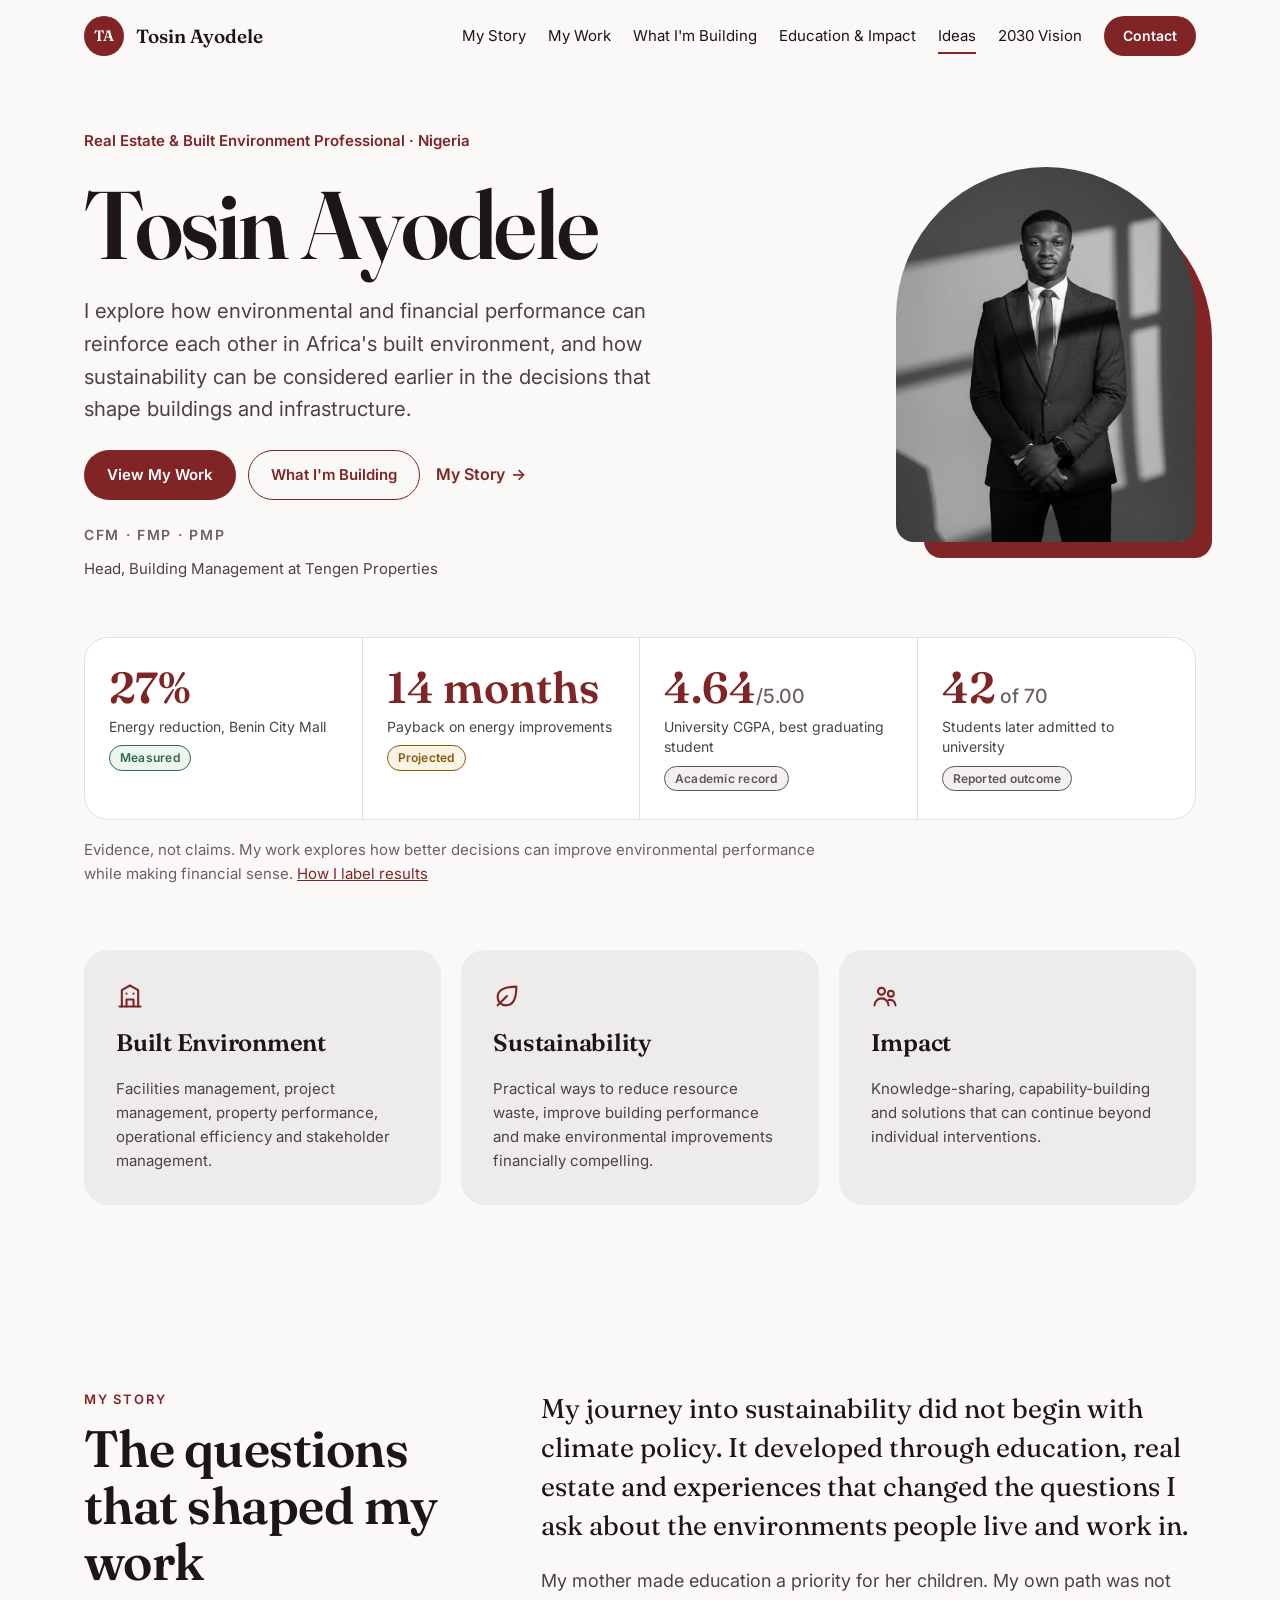
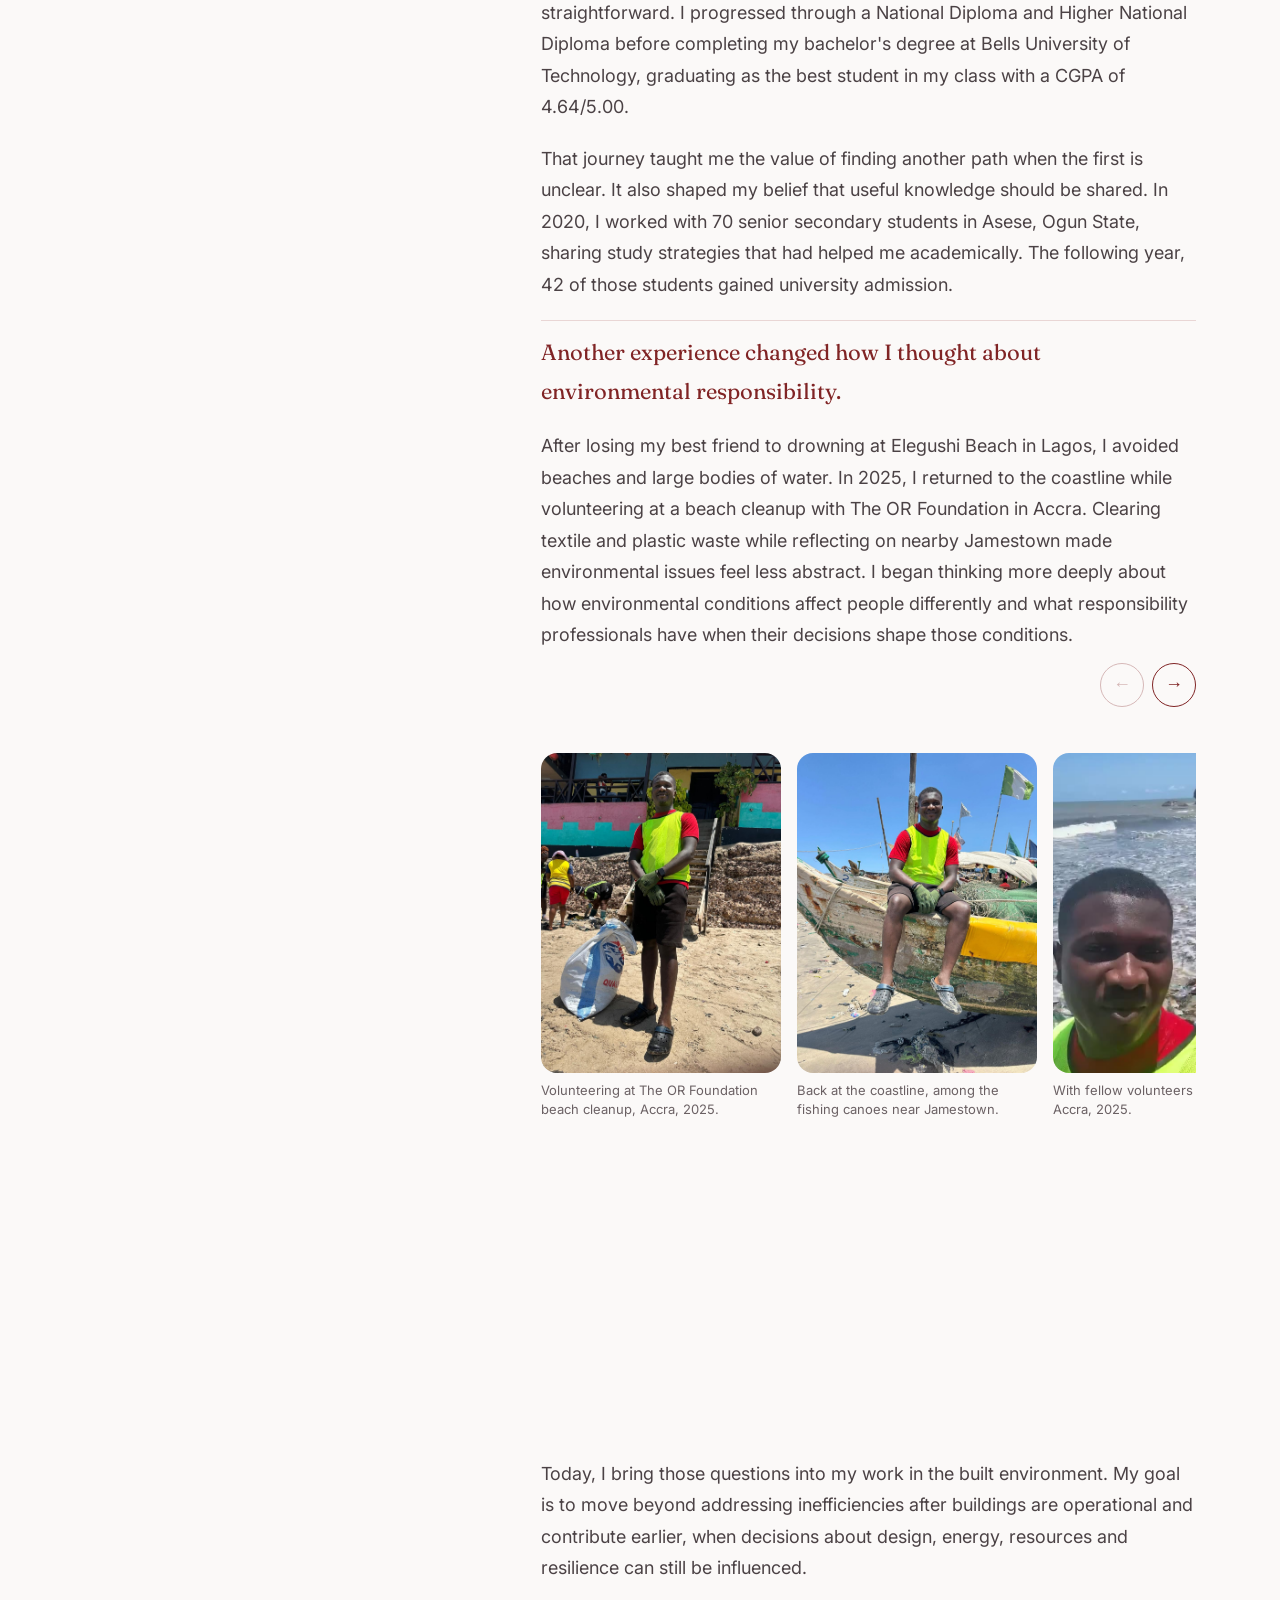
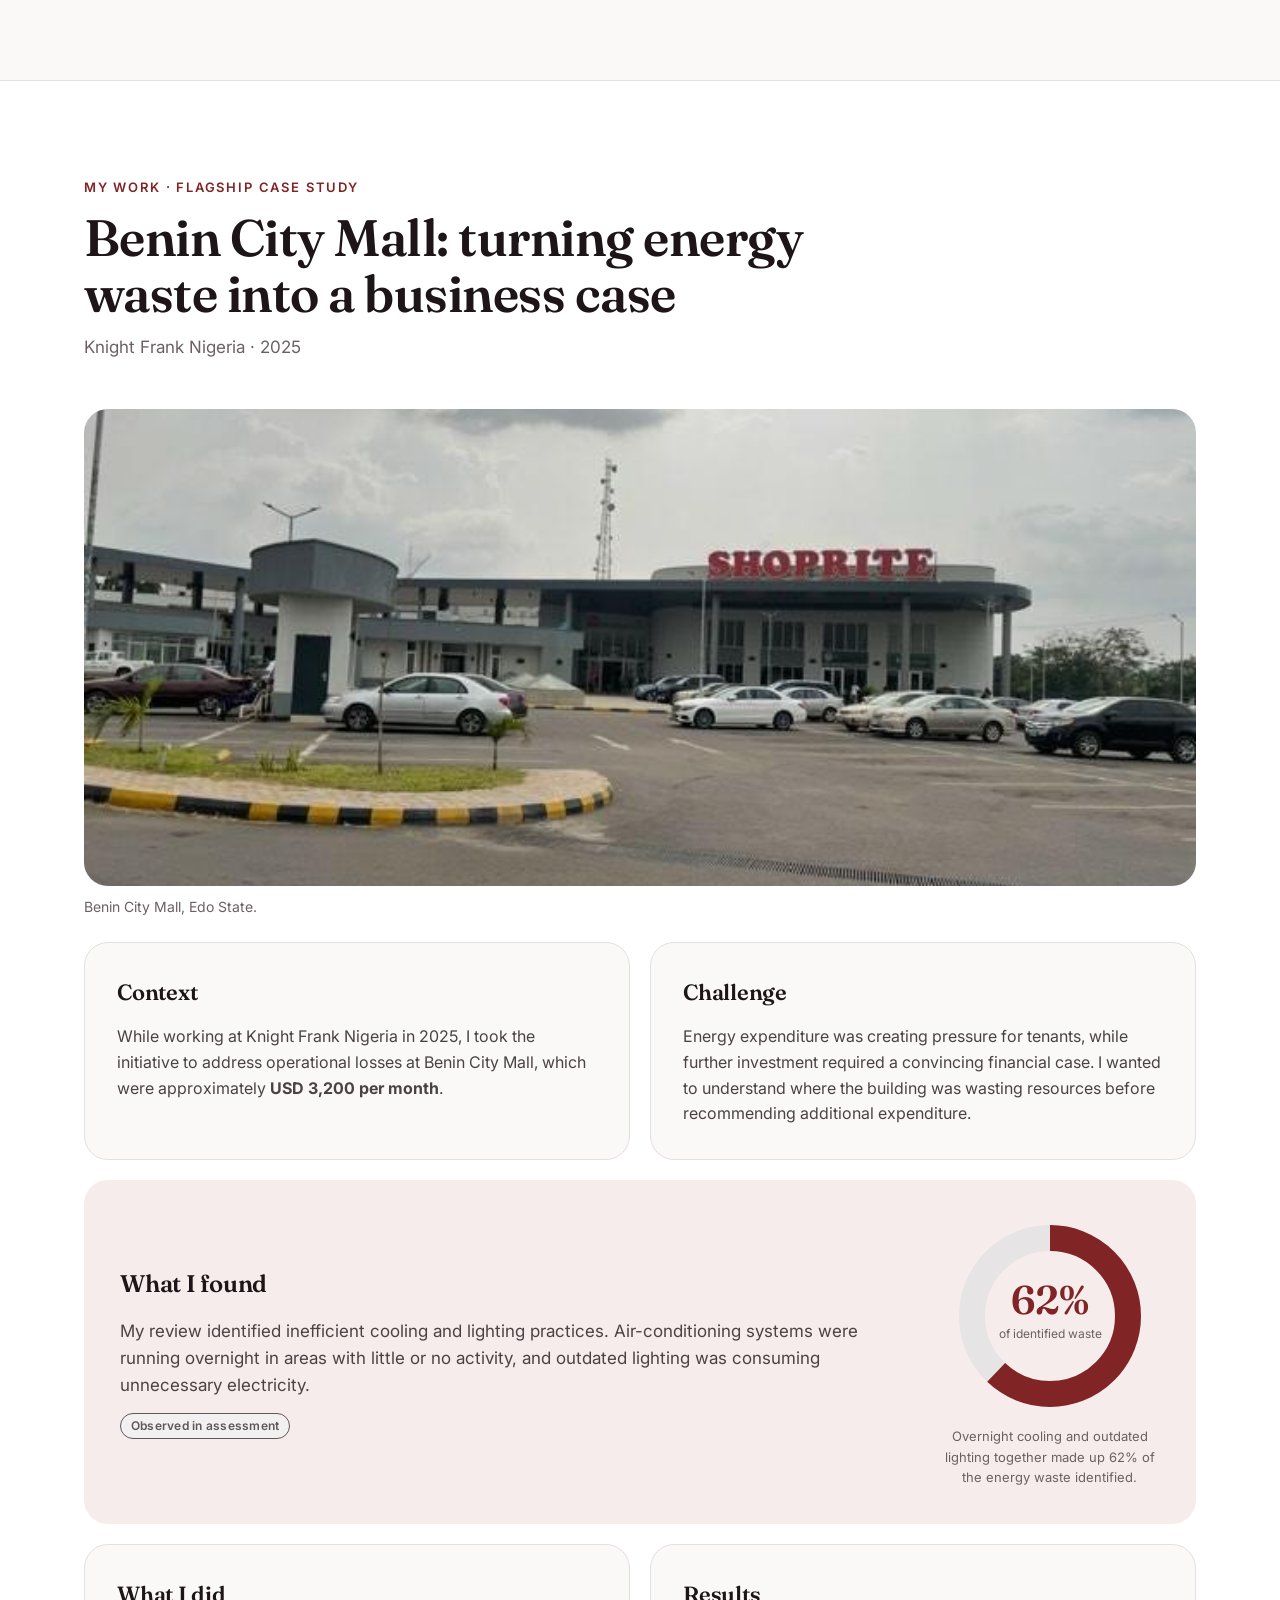
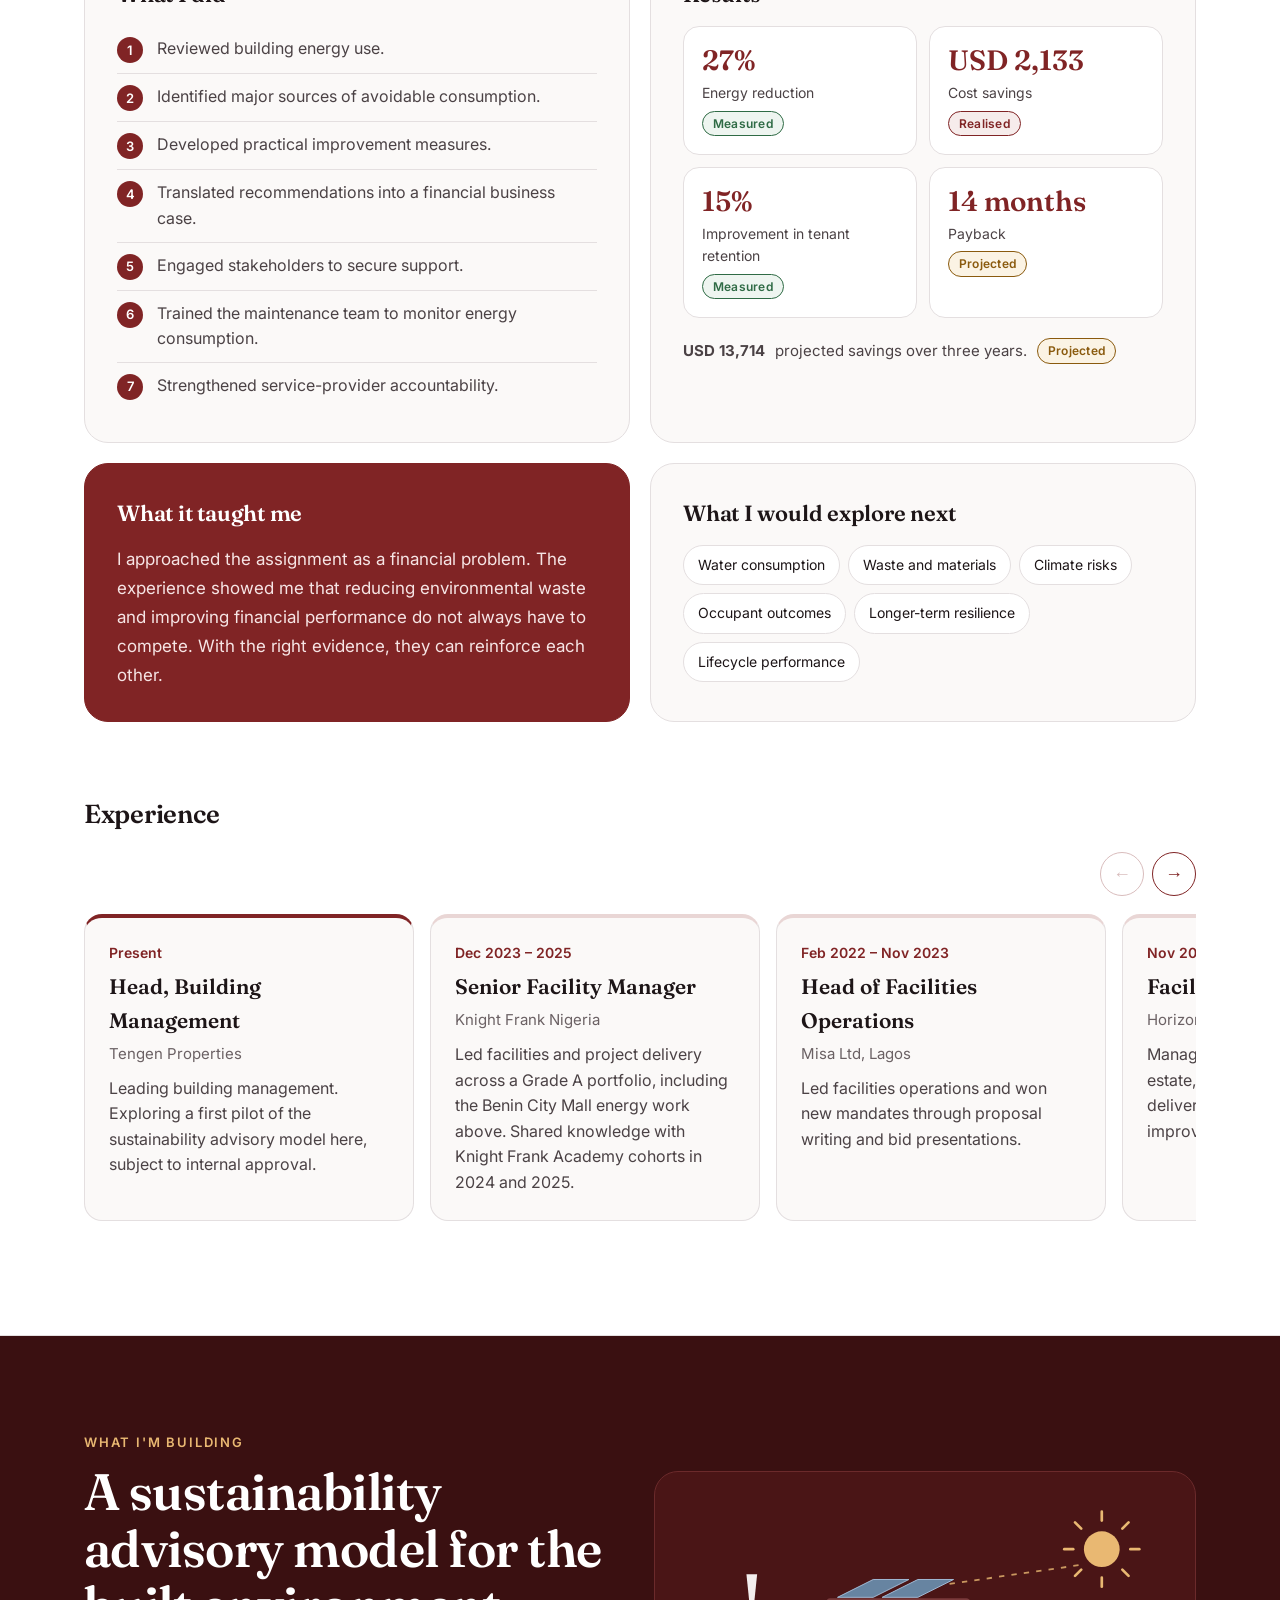
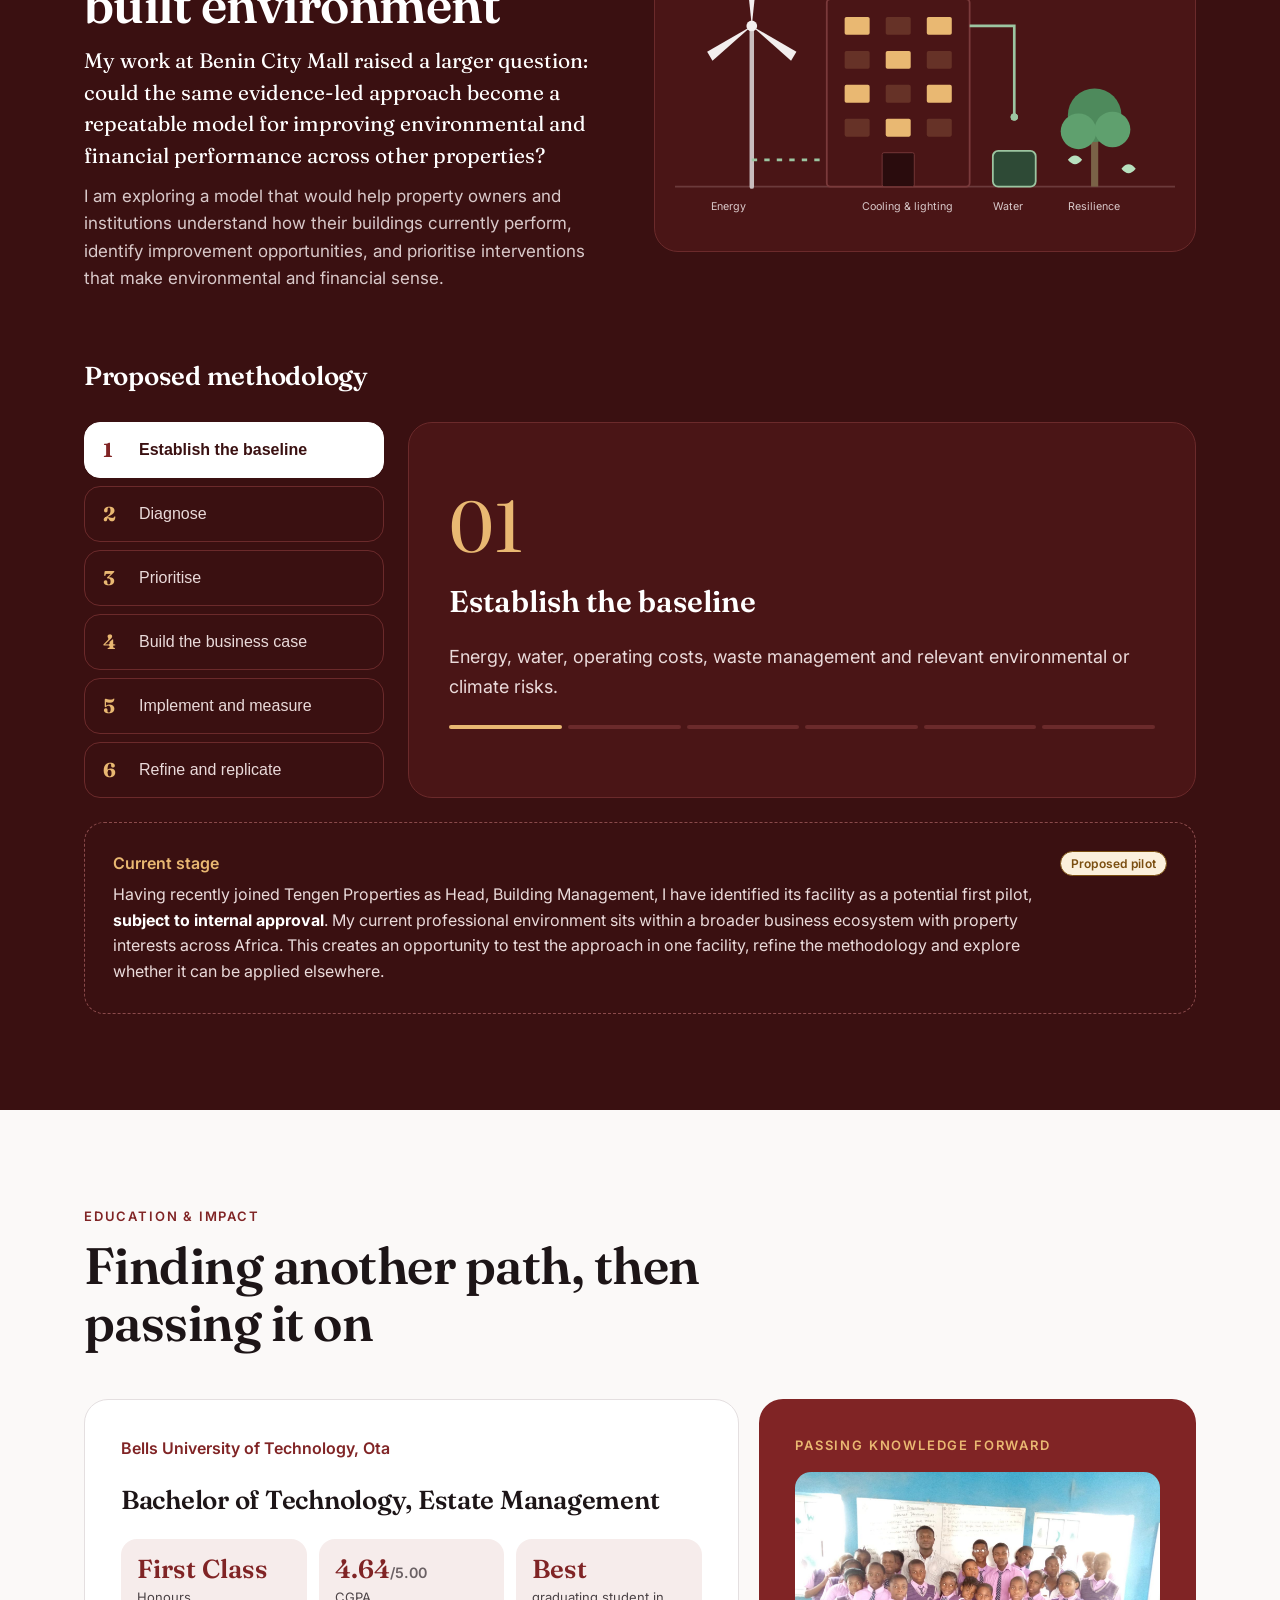
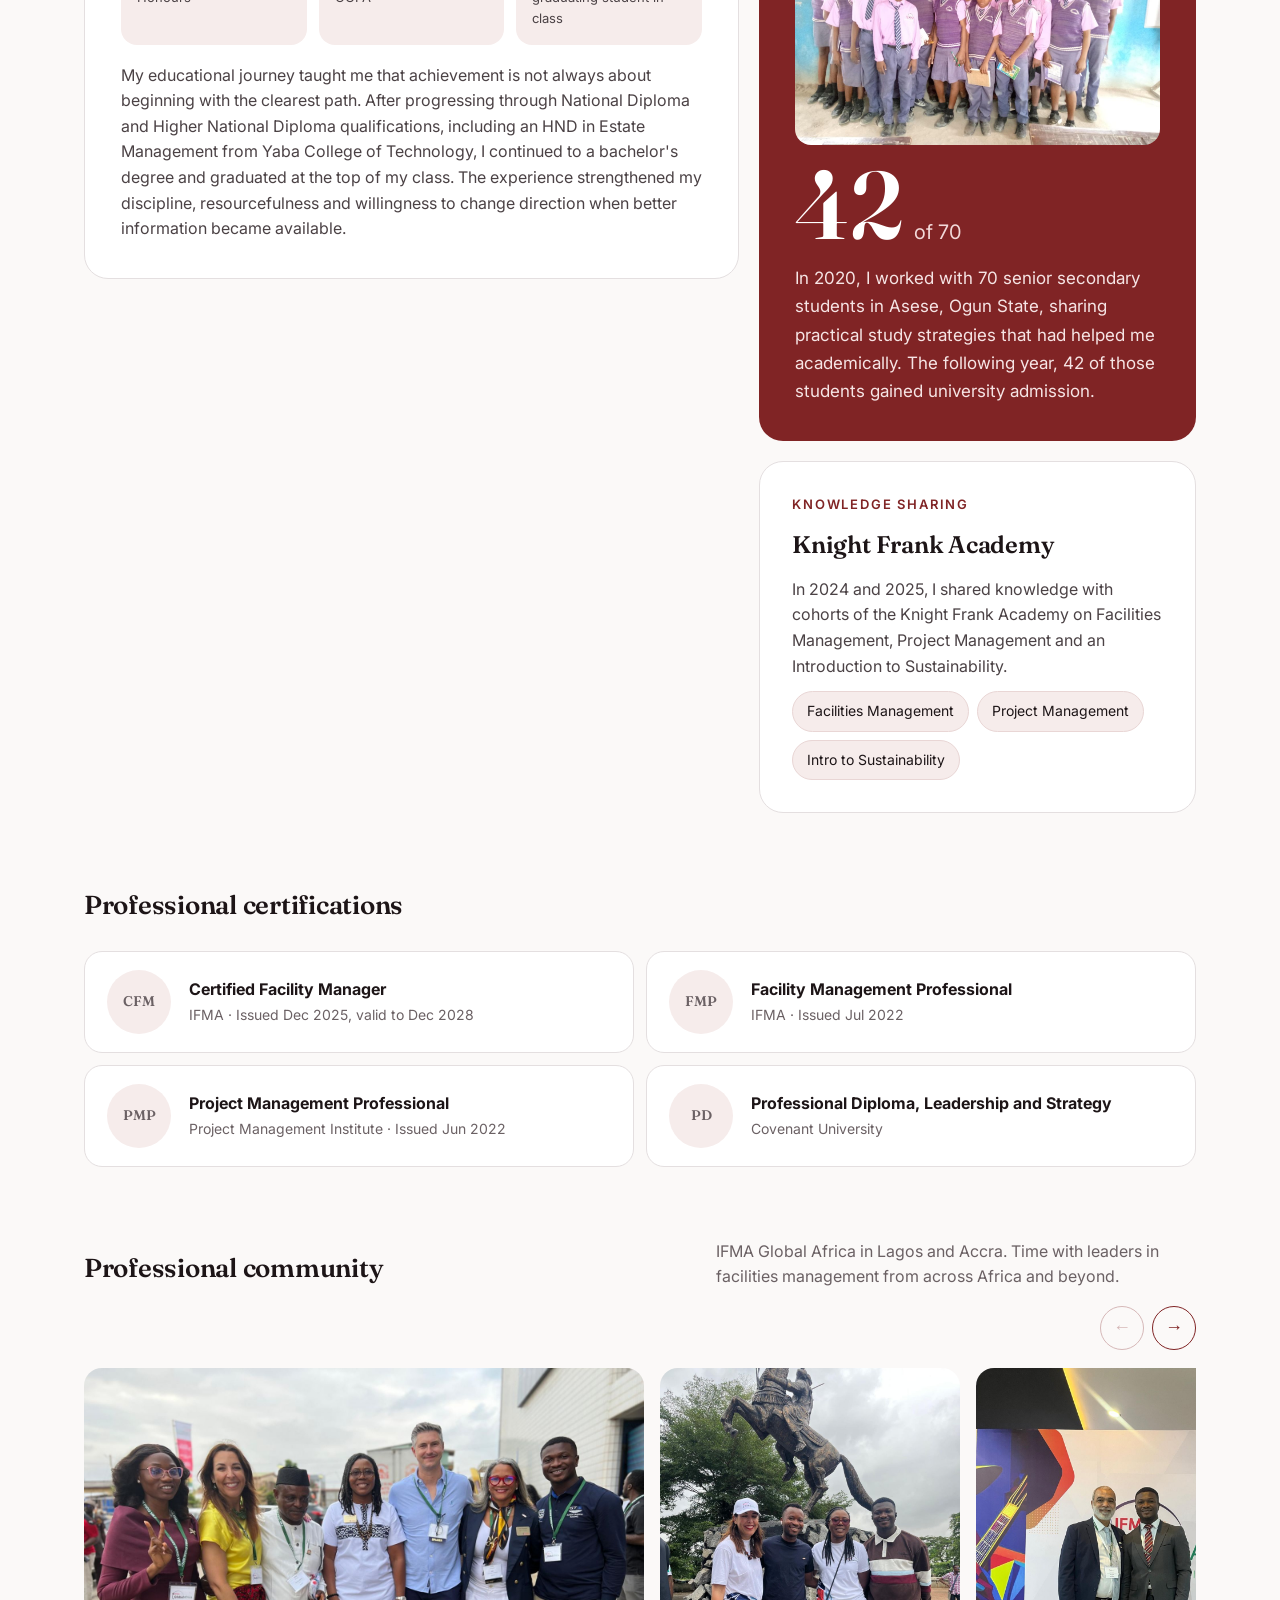
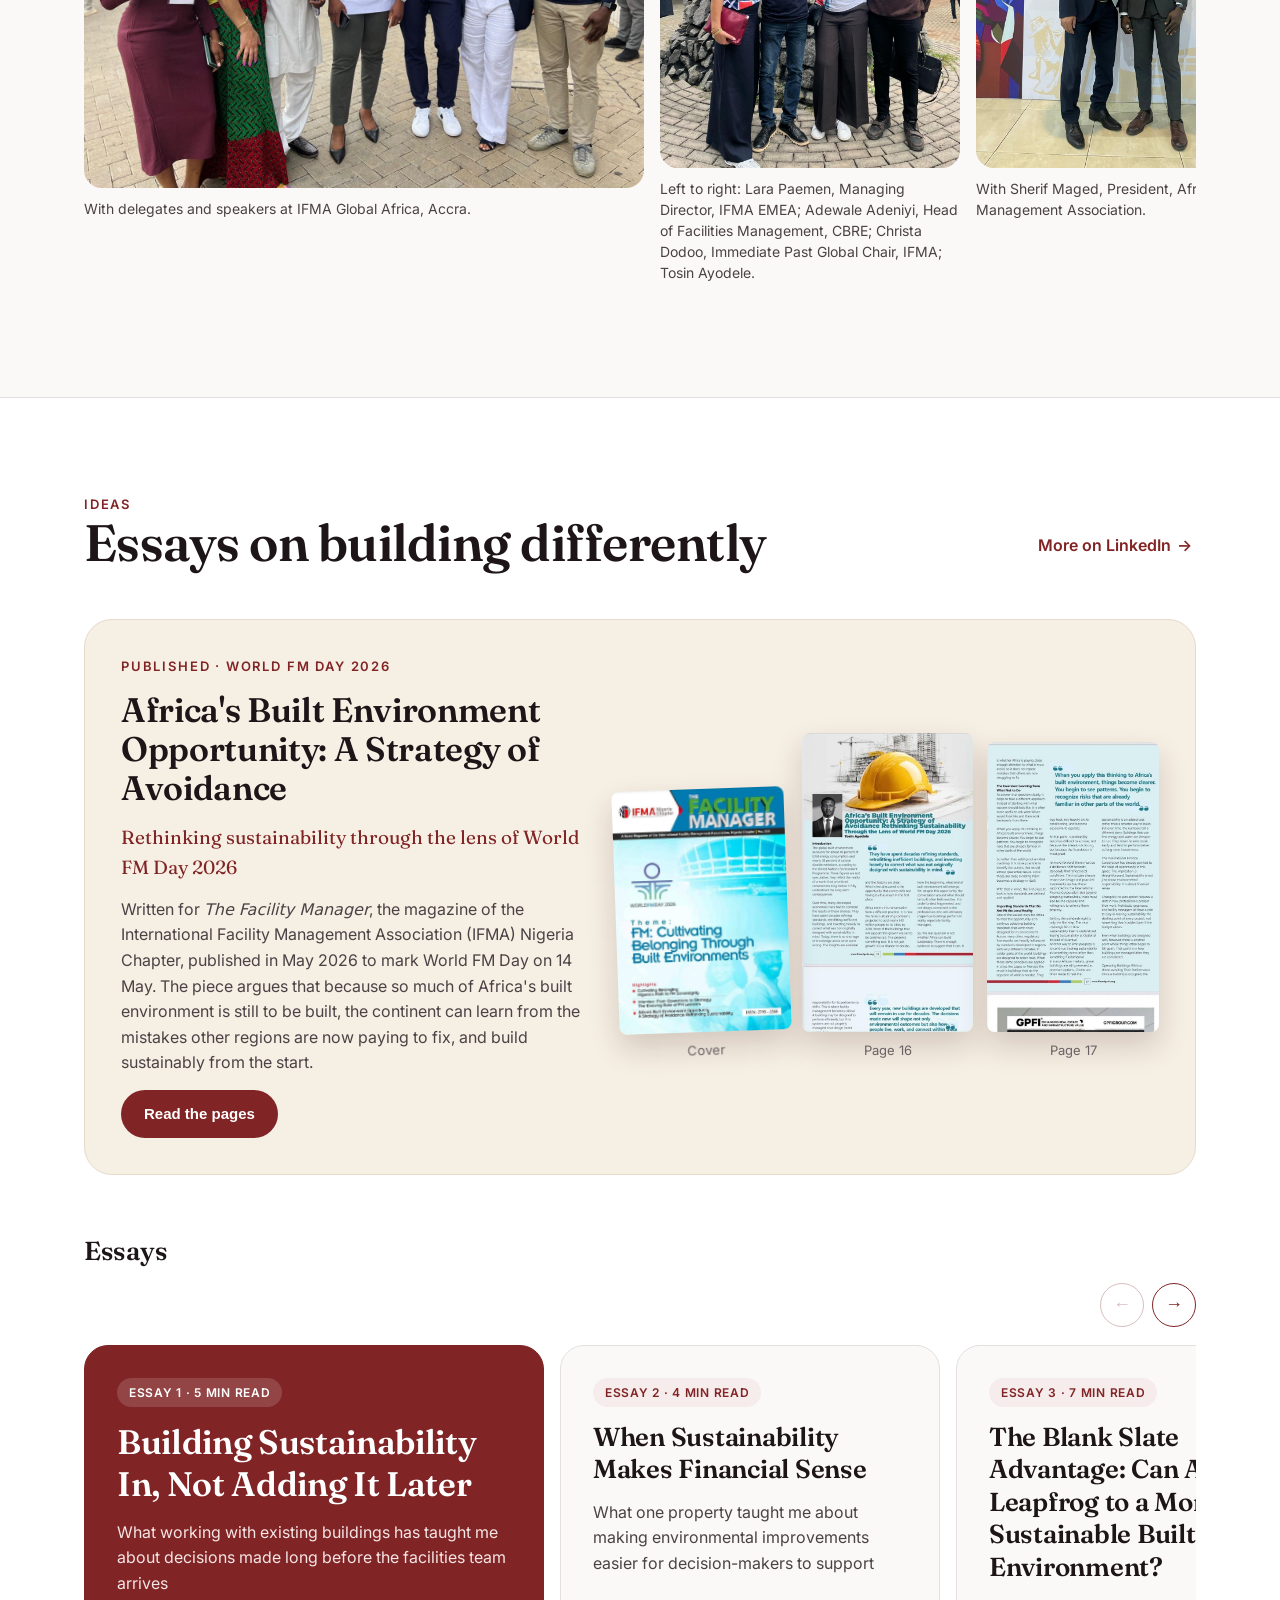
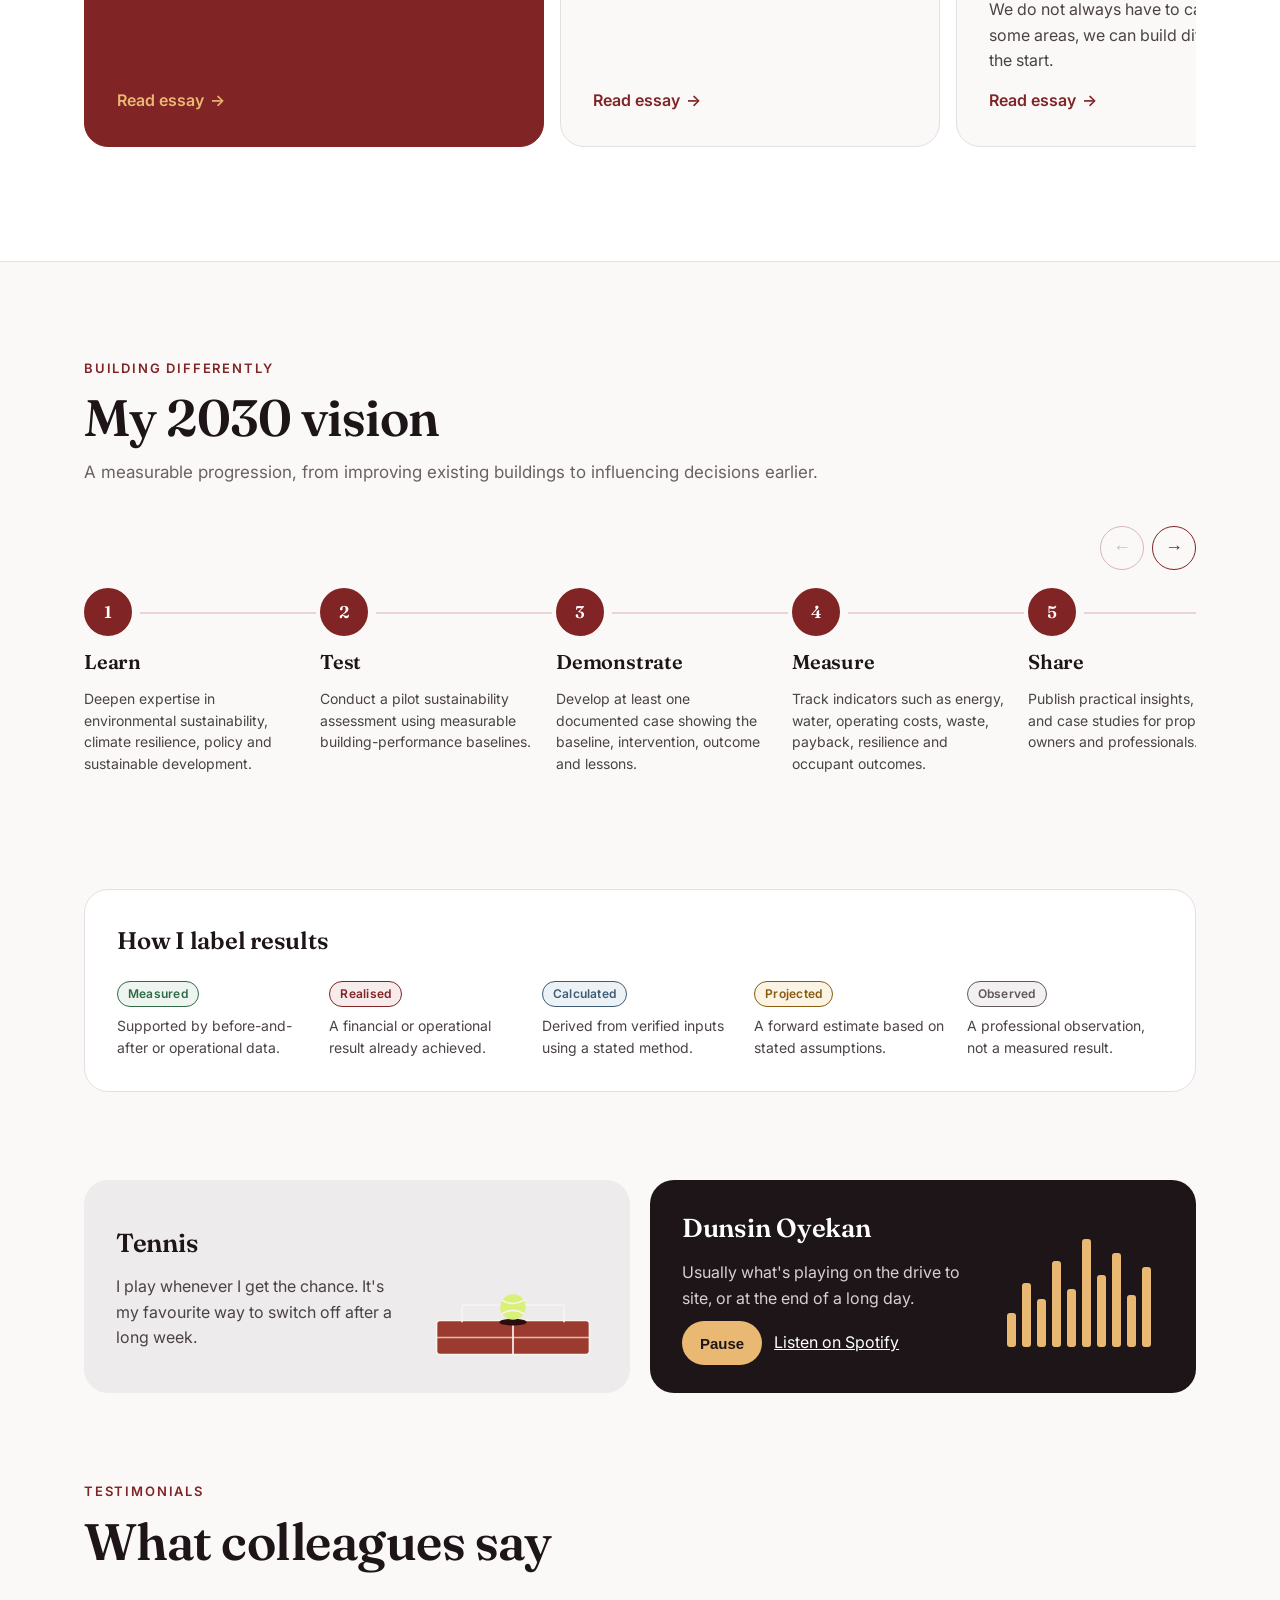
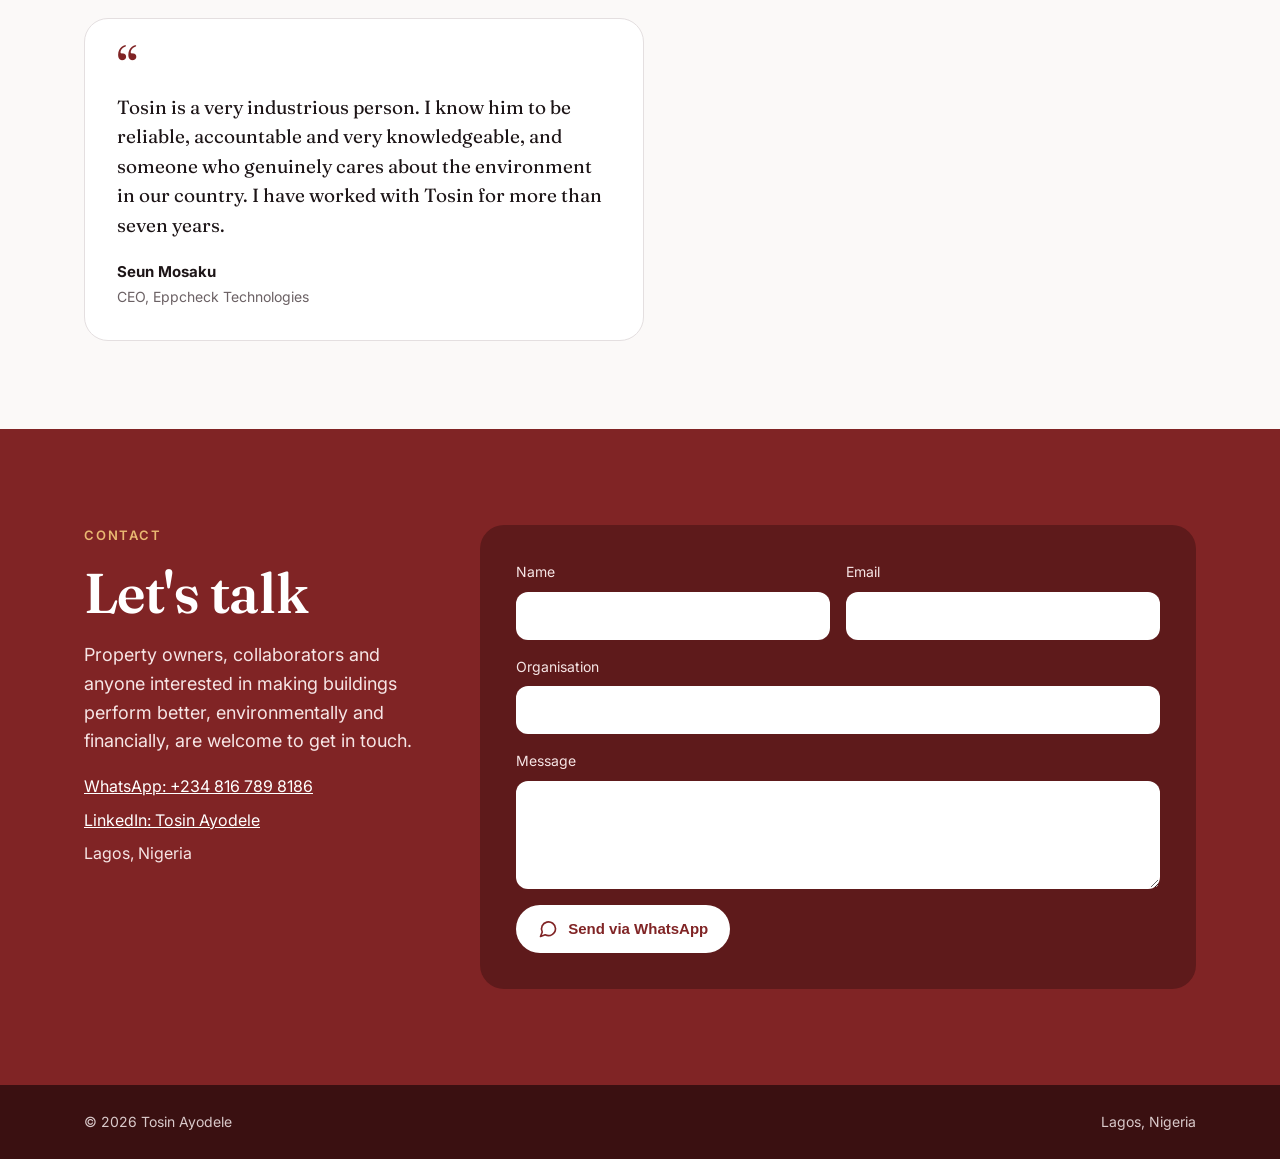
==== commit c77ab84d: "Updated essays and hero images, IFMA Nigeria magazine feature, left-to-right rows, Knowledge sharing" ====
--- a/index.html
+++ b/index.html
@@ -16,7 +16,7 @@
 <link rel="preconnect" href="https://fonts.googleapis.com">
 <link rel="preconnect" href="https://fonts.gstatic.com" crossorigin>
 <link href="https://fonts.googleapis.com/css2?family=Fraunces:opsz,wght@9..144,500;9..144,600&family=Inter:wght@400;500;600&display=swap" rel="stylesheet">
-<link rel="stylesheet" href="styles.css?v=6adf0628">
+<link rel="stylesheet" href="styles.css?v=a9f53b3c">
 </head>
 <body>
 
@@ -124,7 +124,7 @@
       <p>That journey taught me the value of finding another path when the first is unclear. It also shaped my belief that useful knowledge should be shared. In 2020, I worked with 70 senior secondary students in Asese, Ogun State, sharing study strategies that had helped me academically. The following year, 42 of those students gained university admission.</p>
       <p class="story-break">Another experience changed how I thought about environmental responsibility.</p>
       <p>After losing my best friend to drowning at Elegushi Beach in Lagos, I avoided beaches and large bodies of water. In 2025, I returned to the coastline while volunteering at a beach cleanup with The OR Foundation in Accra. Clearing textile and plastic waste while reflecting on nearby Jamestown made environmental issues feel less abstract. I began thinking more deeply about how environmental conditions affect people differently and what responsibility professionals have when their decisions shape those conditions.</p>
-      <div class="story-photos">
+      <div class="story-photos hs" data-hs-label="Accra photos and videos">
         <figure><img src="assets/accra-tosin-cleanup.jpg" alt="Tosin in a high-visibility vest and gloves beside a full sack of collected waste on the beach in Accra" width="1050" height="1400" loading="lazy"><figcaption>Volunteering at The OR Foundation beach cleanup, Accra, 2025.</figcaption></figure>
         <figure><img src="assets/accra-tosin-boat.jpg" alt="Tosin sitting on a fishing canoe on the Accra shoreline, with waste visible on the sand" width="1050" height="1400" loading="lazy"><figcaption>Back at the coastline, among the fishing canoes near Jamestown.</figcaption></figure>
         <figure class="vid"><video src="assets/accra-selfie.mp4" poster="assets/accra-selfie-poster.jpg" muted loop playsinline preload="metadata" aria-label="Short video of Tosin and fellow volunteers on the beach in Accra"></video><button type="button" class="vid-btn" aria-label="Pause video"><span aria-hidden="true">❚❚</span></button><figcaption>With fellow volunteers on the beach, Accra, 2025.</figcaption></figure>
@@ -216,7 +216,7 @@
     <!-- Experience timeline -->
     <div class="experience">
       <h3 class="sub-h">Experience</h3>
-      <ol class="timeline" id="timeline"></ol>
+      <ol class="timeline hs" id="timeline" data-hs-label="Experience"></ol>
     </div>
   </div>
 </section>
@@ -306,9 +306,9 @@
         <p>In 2020, I worked with 70 senior secondary students in Asese, Ogun State, sharing practical study strategies that had helped me academically. The following year, 42 of those students gained university admission.</p>
       </article>
       <article class="teach-card reveal">
-        <p class="eyebrow">Teaching</p>
+        <p class="eyebrow">Knowledge sharing</p>
         <h3>Knight Frank Academy</h3>
-        <p>In 2024 and 2025, I taught cohorts of the Knight Frank Academy on Facilities Management, Project Management and an Introduction to Sustainability.</p>
+        <p>In 2024 and 2025, I shared knowledge with cohorts of the Knight Frank Academy on Facilities Management, Project Management and an Introduction to Sustainability.</p>
         <div class="chips"><span class="chip">Facilities Management</span><span class="chip">Project Management</span><span class="chip">Intro to Sustainability</span></div>
       </article>
       </div>
@@ -327,7 +327,7 @@
         <h3 class="sub-h">Professional community</h3>
         <p>IFMA Global Africa in Lagos and Accra. Time with leaders in facilities management from across Africa and beyond.</p>
       </div>
-      <div class="gallery">
+      <div class="gallery hs" data-hs-label="Professional community photos">
         <figure class="g-wide reveal"><img src="assets/ifma-group.jpg" alt="Tosin with a group of facilities management professionals outside the IFMA Global Africa venue in Accra" width="1400" height="1050" loading="lazy"><figcaption>With delegates and speakers at IFMA Global Africa, Accra.</figcaption></figure>
         <figure class="reveal"><img src="assets/ifma-leaders.jpg" alt="Lara Paemen, Adewale Adeniyi, Christa Dodoo and Tosin Ayodele standing in front of a statue" width="1050" height="1400" loading="lazy"><figcaption>Left to right: Lara Paemen, Managing Director, IFMA EMEA; Adewale Adeniyi, Head of Facilities Management, CBRE; Christa Dodoo, Immediate Past Global Chair, IFMA; Tosin Ayodele.</figcaption></figure>
         <figure class="reveal"><img src="assets/ifma-sherif-maged.jpg" alt="Tosin with Sherif Maged in front of the IFMA Global Africa backdrop" width="1050" height="1400" loading="lazy"><figcaption>With Sherif Maged, President, Africa Facilities Management Association.</figcaption></figure>
@@ -347,7 +347,23 @@
       </div>
       <a href="https://www.linkedin.com/in/tosin-ayodele-10151a142/recent-activity/all/" class="btn-link" target="_blank" rel="noopener">More on LinkedIn <span aria-hidden="true">→</span></a>
     </div>
-    <div class="ideas">
+    <div class="published reveal">
+      <div class="pub-copy">
+        <p class="eyebrow">Published · World FM Day 2026</p>
+        <h3>Africa's Built Environment Opportunity: A Strategy of Avoidance</h3>
+        <p class="pub-sub">Rethinking sustainability through the lens of World FM Day 2026</p>
+        <p>Written for <em>The Facility Manager</em>, the magazine of the International Facility Management Association (IFMA) Nigeria Chapter, published in May 2026 to mark World FM Day on 14 May. The piece argues that because so much of Africa's built environment is still to be built, the continent can learn from the mistakes other regions are now paying to fix, and build sustainably from the start.</p>
+        <button type="button" class="btn btn-primary" data-lightbox="assets/fm-magazine-p16.jpg" data-alt="Page 16 of The Facility Manager magazine, May 2026">Read the pages</button>
+      </div>
+      <div class="pub-pages">
+        <button type="button" class="pub-page cover" data-lightbox="assets/fm-magazine-cover.jpg" data-alt="Cover of The Facility Manager magazine, IFMA Nigeria Chapter, May 2026"><img src="assets/fm-magazine-cover.jpg" alt="Cover of The Facility Manager magazine, IFMA Nigeria Chapter, May 2026" width="763" height="1080" loading="lazy"><span>Cover</span></button>
+        <button type="button" class="pub-page" data-lightbox="assets/fm-magazine-p16.jpg" data-alt="Page 16: the opening of Tosin's article"><img src="assets/fm-magazine-p16.jpg" alt="Page 16: the opening of Tosin's article" width="591" height="1032" loading="lazy"><span>Page 16</span></button>
+        <button type="button" class="pub-page" data-lightbox="assets/fm-magazine-p17.jpg" data-alt="Page 17: the article continued"><img src="assets/fm-magazine-p17.jpg" alt="Page 17: the article continued" width="591" height="999" loading="lazy"><span>Page 17</span></button>
+      </div>
+    </div>
+
+    <h3 class="sub-h essays-h">Essays</h3>
+    <div class="ideas hs" data-hs-label="Essays">
       <a class="idea reveal idea-feature" href="ideas/building-sustainability-in.html">
         <span class="idea-status">Essay 1 · 5 min read</span>
         <h3>Building Sustainability In, Not Adding It Later</h3>
@@ -390,7 +406,7 @@
       <h2>My 2030 vision</h2>
       <p class="sec-sub">A measurable progression, from improving existing buildings to influencing decisions earlier.</p>
     </div>
-    <ol class="vision" id="vision-list"></ol>
+    <ol class="vision hs" id="vision-list" data-hs-label="2030 vision steps"></ol>
   </div>
 </section>
 
@@ -497,6 +513,11 @@
   </div>
 </footer>
 
-<script src="script.js?v=6adf0628"></script>
+<dialog class="lightbox" id="lightbox" aria-label="Enlarged image">
+  <button type="button" class="lb-close" id="lbClose" aria-label="Close">✕</button>
+  <img id="lbImg" src="" alt="">
+</dialog>
+
+<script src="script.js?v=a9f53b3c"></script>
 </body>
 </html>
--- a/styles.css
+++ b/styles.css
@@ -433,3 +433,67 @@
 .article-page .art-body a.src{background:#EFE3D3}
 .article-page .footer{background:var(--maroon-deep)}
 @media (max-width:640px){.article-page .nav{min-height:64px}.article-page .brand-name{font-size:17px}}
+
+/* ===== Left-to-right rows ===== */
+.hs-nav{display:flex;justify-content:flex-end;gap:8px;margin:-8px 0 14px}
+.hs-btn{width:44px;height:44px;border-radius:50%;border:1.5px solid var(--maroon);background:transparent;color:var(--maroon);font-size:18px;cursor:pointer;display:flex;align-items:center;justify-content:center;transition:background .2s,color .2s,opacity .2s}
+.hs-btn:hover:not(:disabled){background:var(--maroon);color:#fff}
+.hs-btn:disabled{opacity:.3;cursor:default}
+.sec-dark .hs-btn{border-color:#E9B872;color:#E9B872}
+.hs{display:flex!important;grid-template-columns:none!important;gap:16px;overflow-x:auto;overscroll-behavior-x:contain;scroll-snap-type:x mandatory;padding:4px 2px 18px;scrollbar-width:thin;scrollbar-color:var(--maroon-line) transparent;-webkit-overflow-scrolling:touch}
+.hs::-webkit-scrollbar{height:6px}.hs::-webkit-scrollbar-thumb{background:var(--maroon-line);border-radius:6px}
+.hs>*{flex:0 0 auto;scroll-snap-align:start}
+
+/* essays row */
+.ideas.hs>.idea{width:min(380px,82vw);grid-column:auto}
+.ideas.hs>.idea-feature{width:min(460px,86vw)}
+.essays-h{margin:56px 0 18px}
+
+/* experience row */
+.timeline.hs::before{display:none}
+.timeline.hs .tl{width:min(330px,80vw);padding:24px;background:var(--paper);border:1px solid var(--line);border-top:4px solid var(--maroon-line);border-radius:18px;display:flex;flex-direction:column;gap:2px}
+.timeline.hs .tl.current{border-top-color:var(--maroon)}
+.timeline.hs .tl::before{display:none}
+
+/* gallery row */
+.gallery.hs figure{width:min(300px,76vw)}
+.gallery.hs .g-wide{width:min(560px,86vw);grid-column:auto}
+.gallery.hs .g-wide img{aspect-ratio:4/3}
+
+/* story media row */
+.story-photos.hs figure{width:min(240px,66vw)}
+.story-photos.hs .vid-wide{width:min(460px,84vw);grid-column:auto}
+.story-photos.hs .vid-wide video{aspect-ratio:3/4;max-height:none}
+@media (max-width:640px){.story-photos.hs .vid:not(.vid-wide){grid-column:auto}.story-photos.hs .vid-wide video{aspect-ratio:3/4}}
+
+/* vision row */
+.vision.hs::before,.vision.hs .bar{display:none}
+.vision.hs .v{width:220px;display:flex!important;flex-direction:column;gap:10px;padding-bottom:0;position:relative}
+.vision.hs .v::after{content:"";position:absolute;top:24px;left:56px;right:-12px;height:2px;background:var(--maroon-line)}
+.vision.hs .v:last-child::after{display:none}
+.vision.hs .v-dot{grid-row:auto}
+
+/* published feature */
+.published{display:flex;flex-wrap:wrap;gap:32px;align-items:center;background:#F6EFE4;border:1px solid #E6DACB;border-radius:28px;padding:36px;margin-bottom:8px}
+.pub-copy{flex:1 1 340px;min-width:0;display:flex;flex-direction:column;gap:14px;align-items:flex-start}
+.pub-copy h3{font-family:var(--serif);font-size:clamp(26px,2.8vw,34px);line-height:1.15}
+.pub-sub{font-family:var(--serif);font-size:19px;color:var(--maroon)}
+.pub-copy p:not(.eyebrow):not(.pub-sub){color:var(--body)}
+.pub-pages{flex:1 1 420px;min-width:0;display:flex;gap:14px;align-items:flex-end;justify-content:center}
+.pub-page{flex:1 1 0;max-width:200px;padding:0;border:none;background:none;cursor:zoom-in;display:flex;flex-direction:column;gap:8px;align-items:center;font:inherit;font-size:13px;color:var(--muted);transition:transform .25s}
+.pub-page img{width:100%;height:auto;border-radius:8px;box-shadow:0 14px 30px rgba(58,16,17,.18);display:block}
+.pub-page.cover{max-width:230px;transform:rotate(-2deg)}
+.pub-page:hover{transform:translateY(-6px)}
+.pub-page.cover:hover{transform:rotate(0) translateY(-6px)}
+@media (max-width:640px){.published{padding:24px}.pub-pages{gap:10px}}
+
+/* lightbox */
+.lightbox{border:none;padding:0;background:transparent;max-width:min(92vw,820px);max-height:92vh}
+.lightbox::backdrop{background:rgba(29,10,11,.82)}
+.lightbox img{display:block;max-width:100%;max-height:88vh;width:auto;height:auto;border-radius:10px;margin:0 auto}
+.lb-close{position:fixed;top:16px;right:16px;width:48px;height:48px;border-radius:50%;border:none;background:#fff;color:var(--maroon);font-size:18px;cursor:pointer}
+.story-body{min-width:0}@media (max-width:860px){.story{grid-template-columns:minmax(0,1fr)}}
+.art-hero-wide img{aspect-ratio:7/3;object-fit:cover;object-position:center}
+.art-hero-portrait{max-width:560px}
+.art-hero-portrait img{aspect-ratio:4/5;object-position:center 15%}
+@media (max-width:640px){.art-hero-wide img{aspect-ratio:7/3}.art-hero-portrait img{aspect-ratio:4/5}}
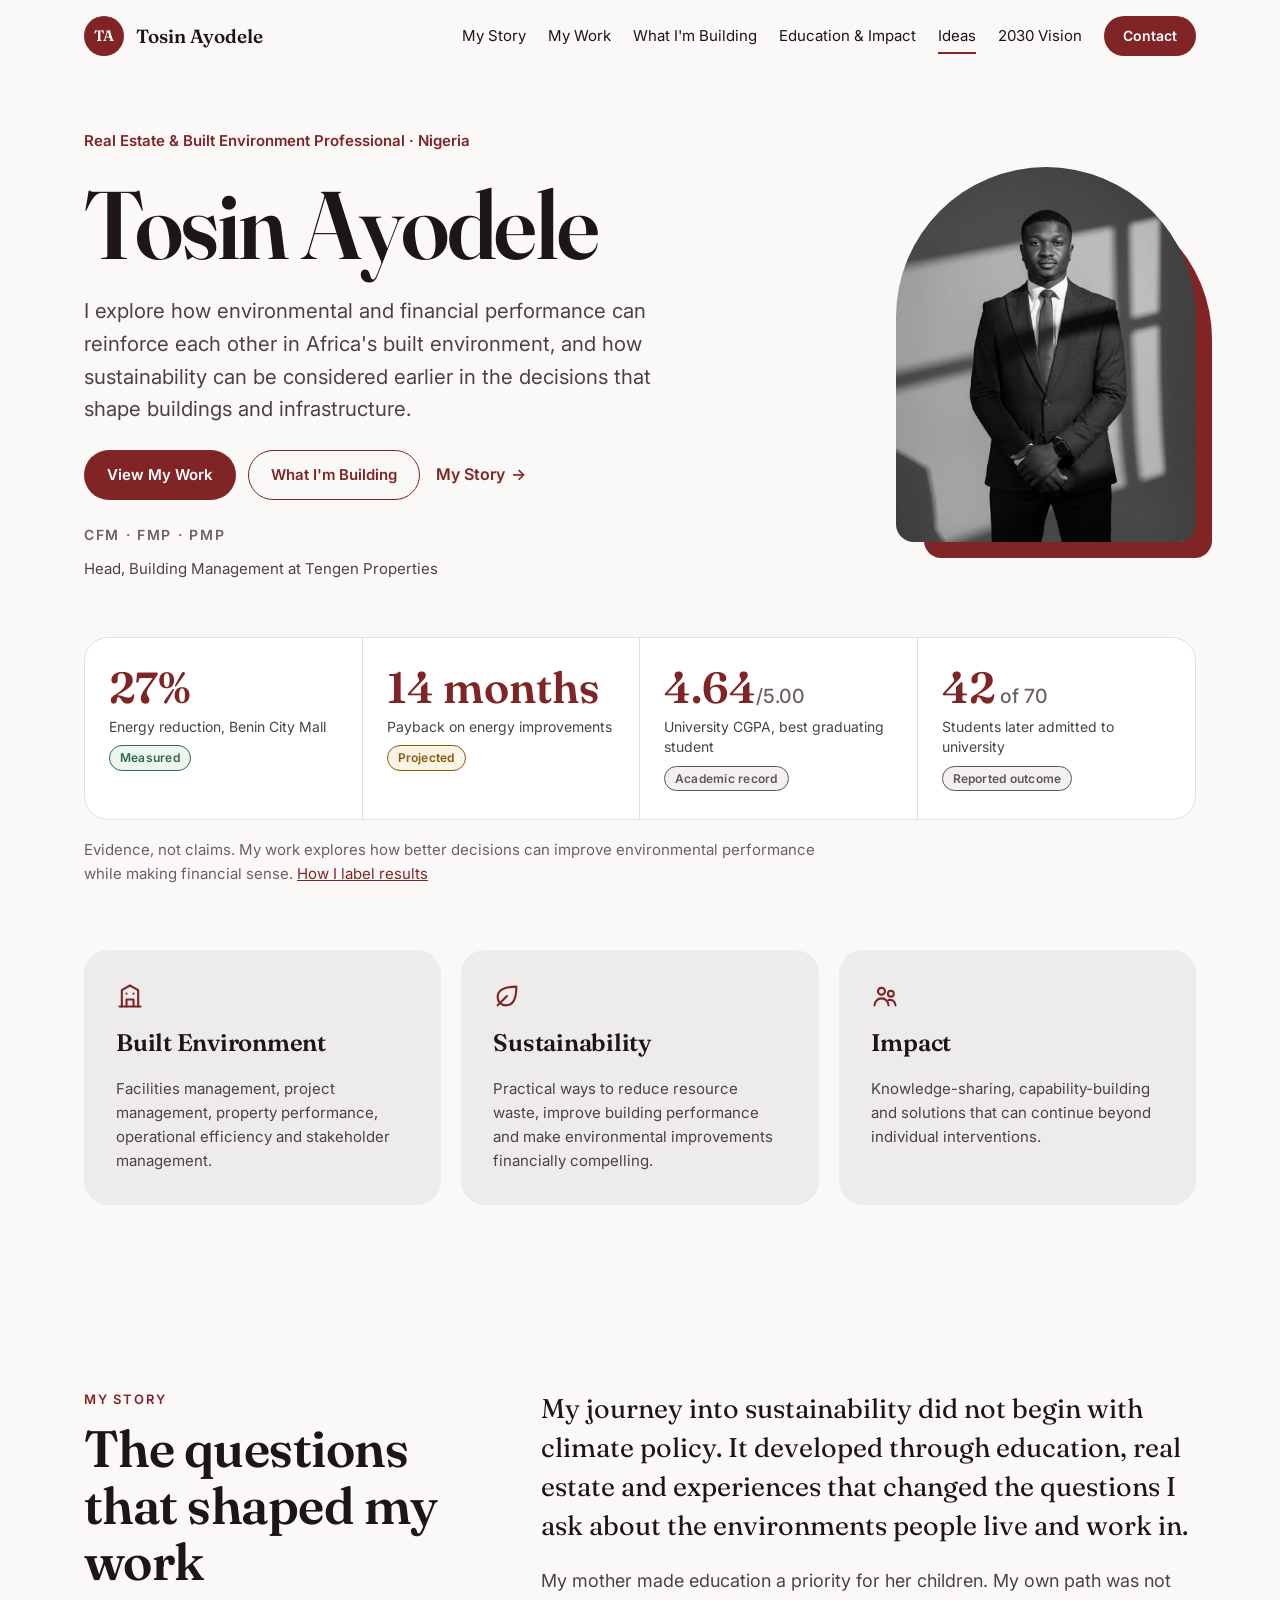
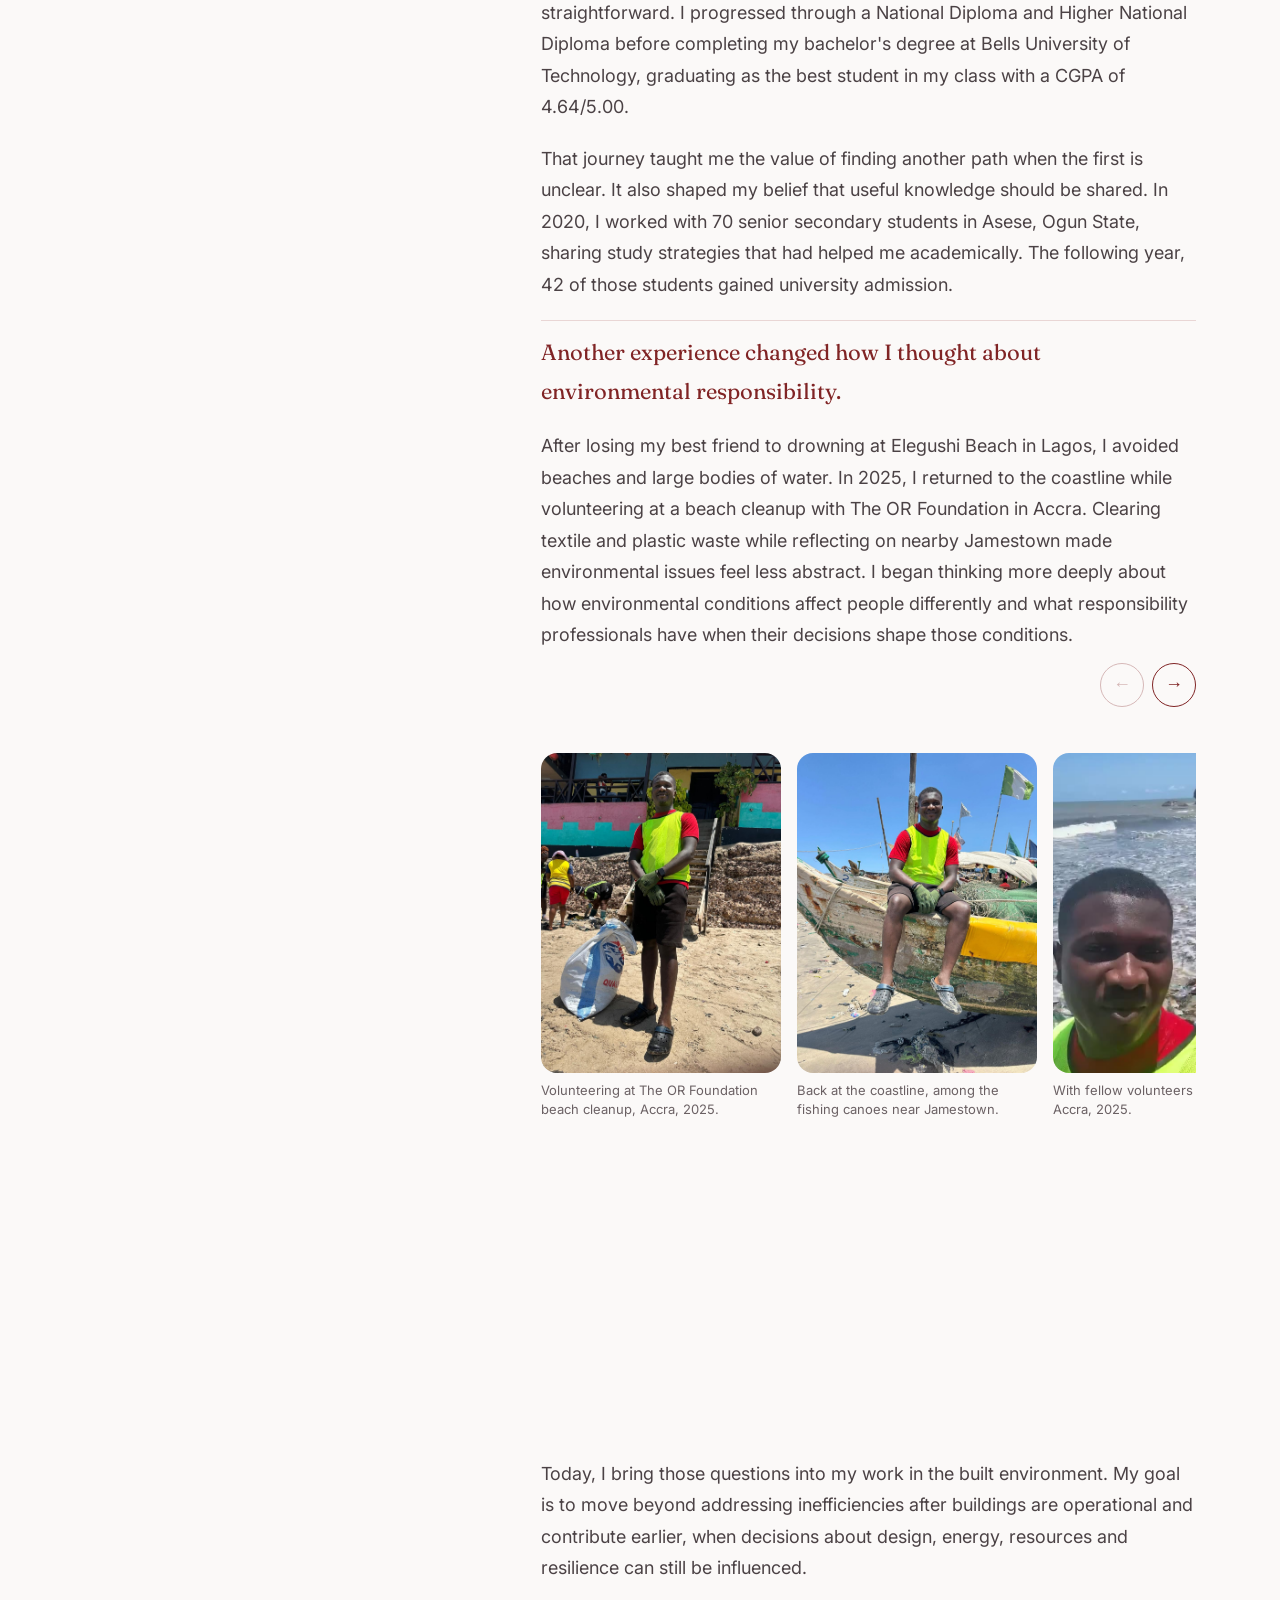
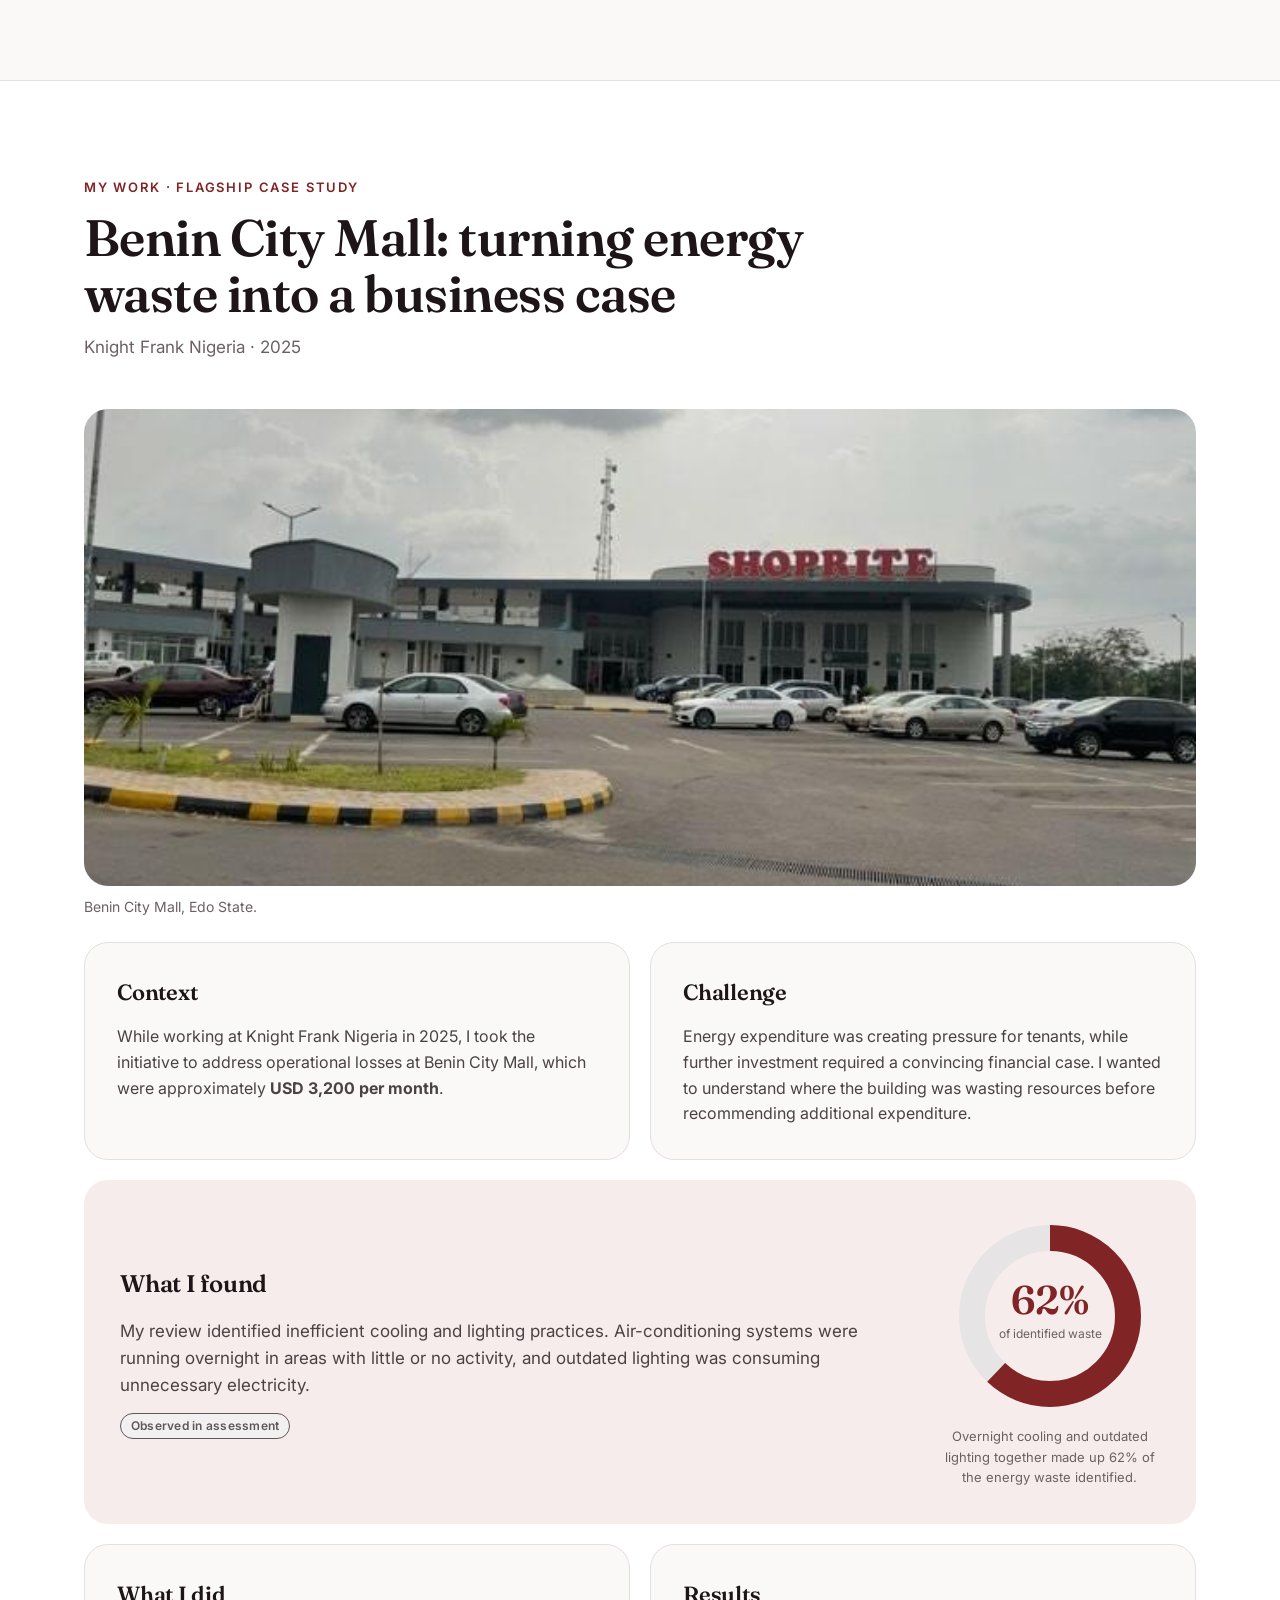
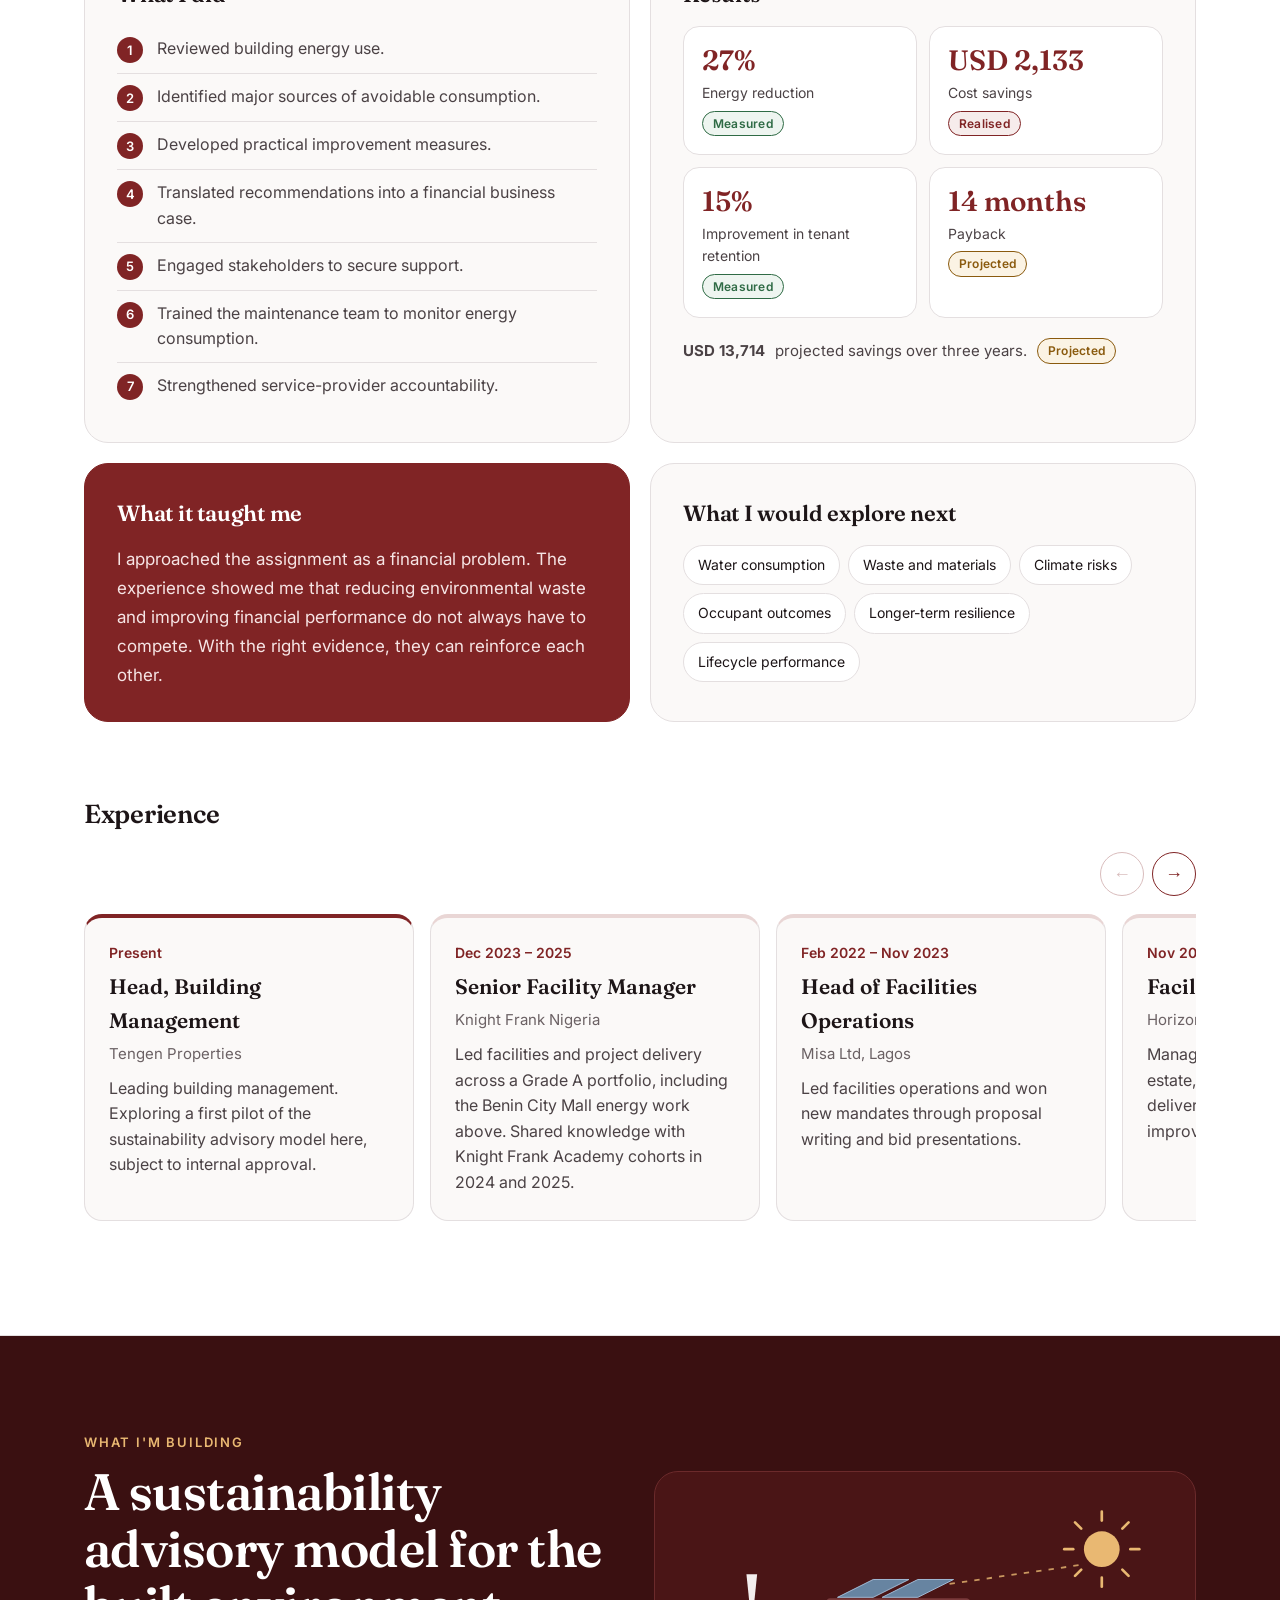
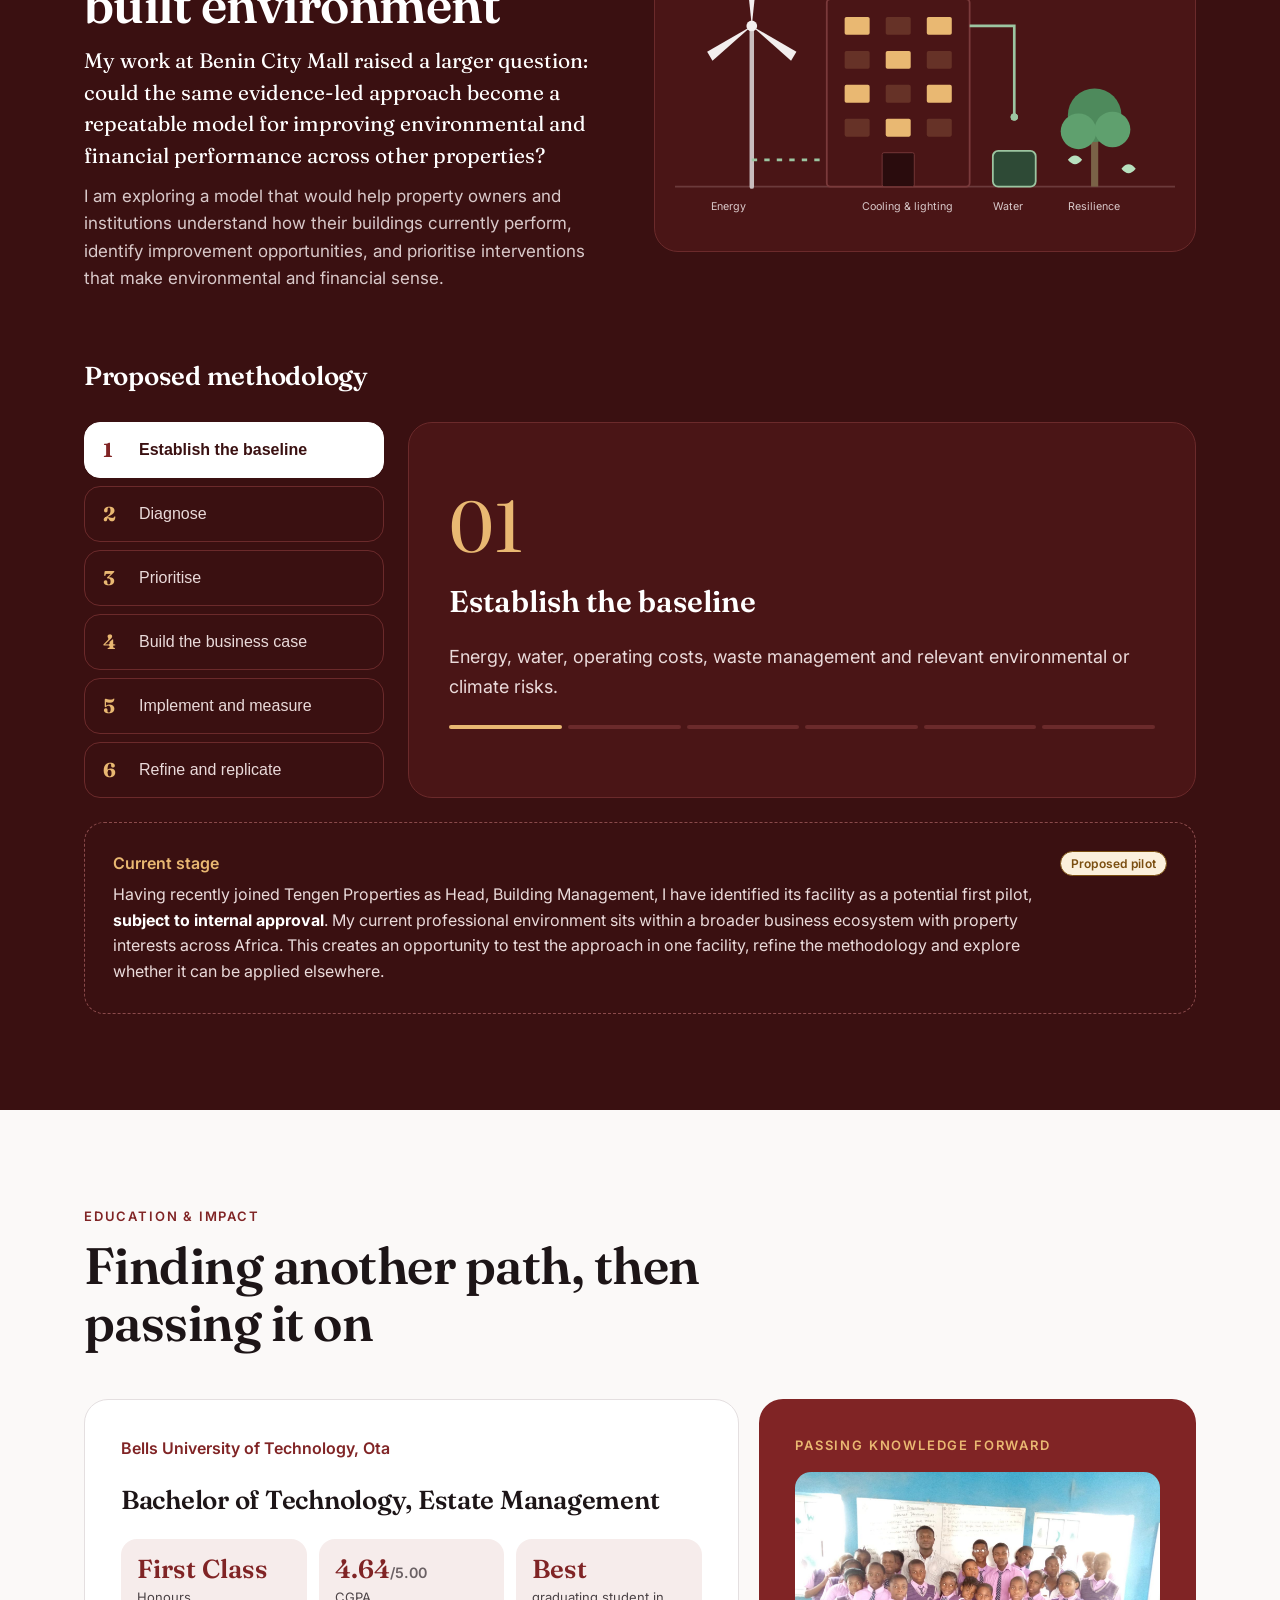
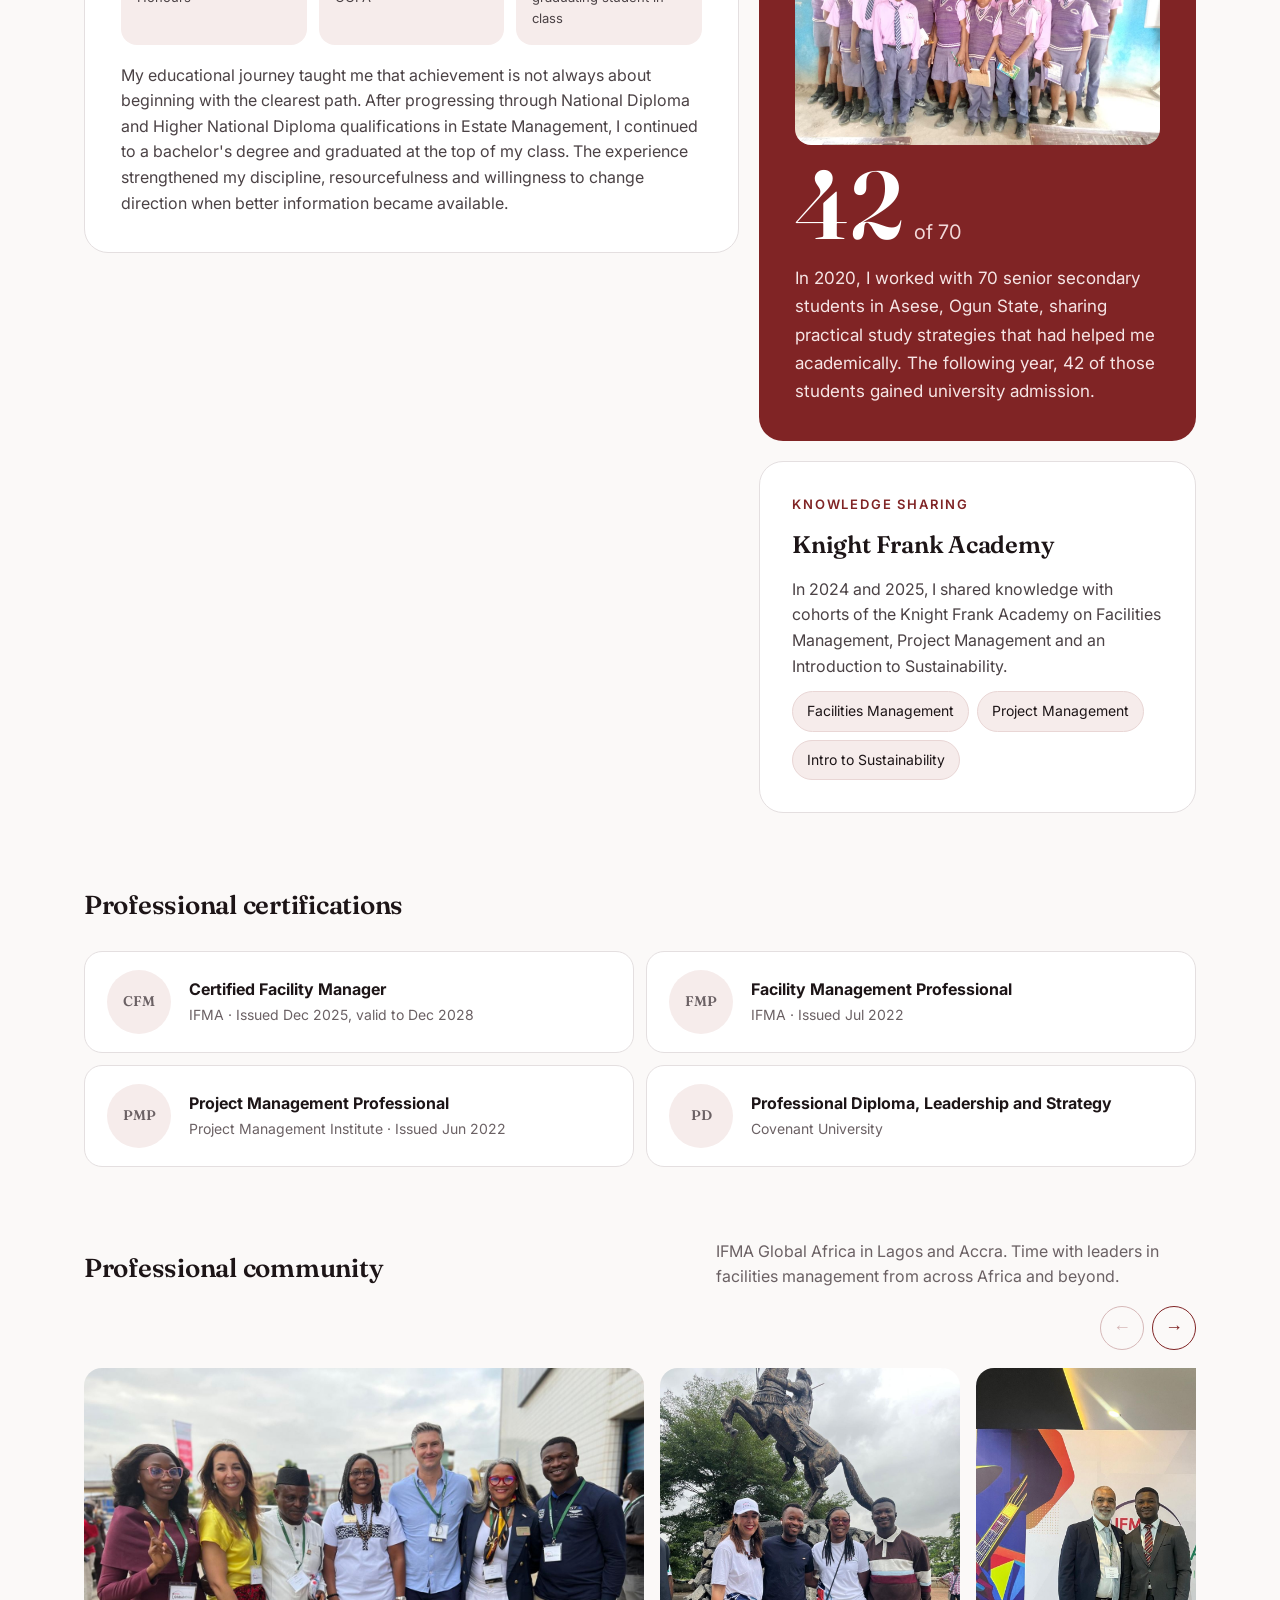
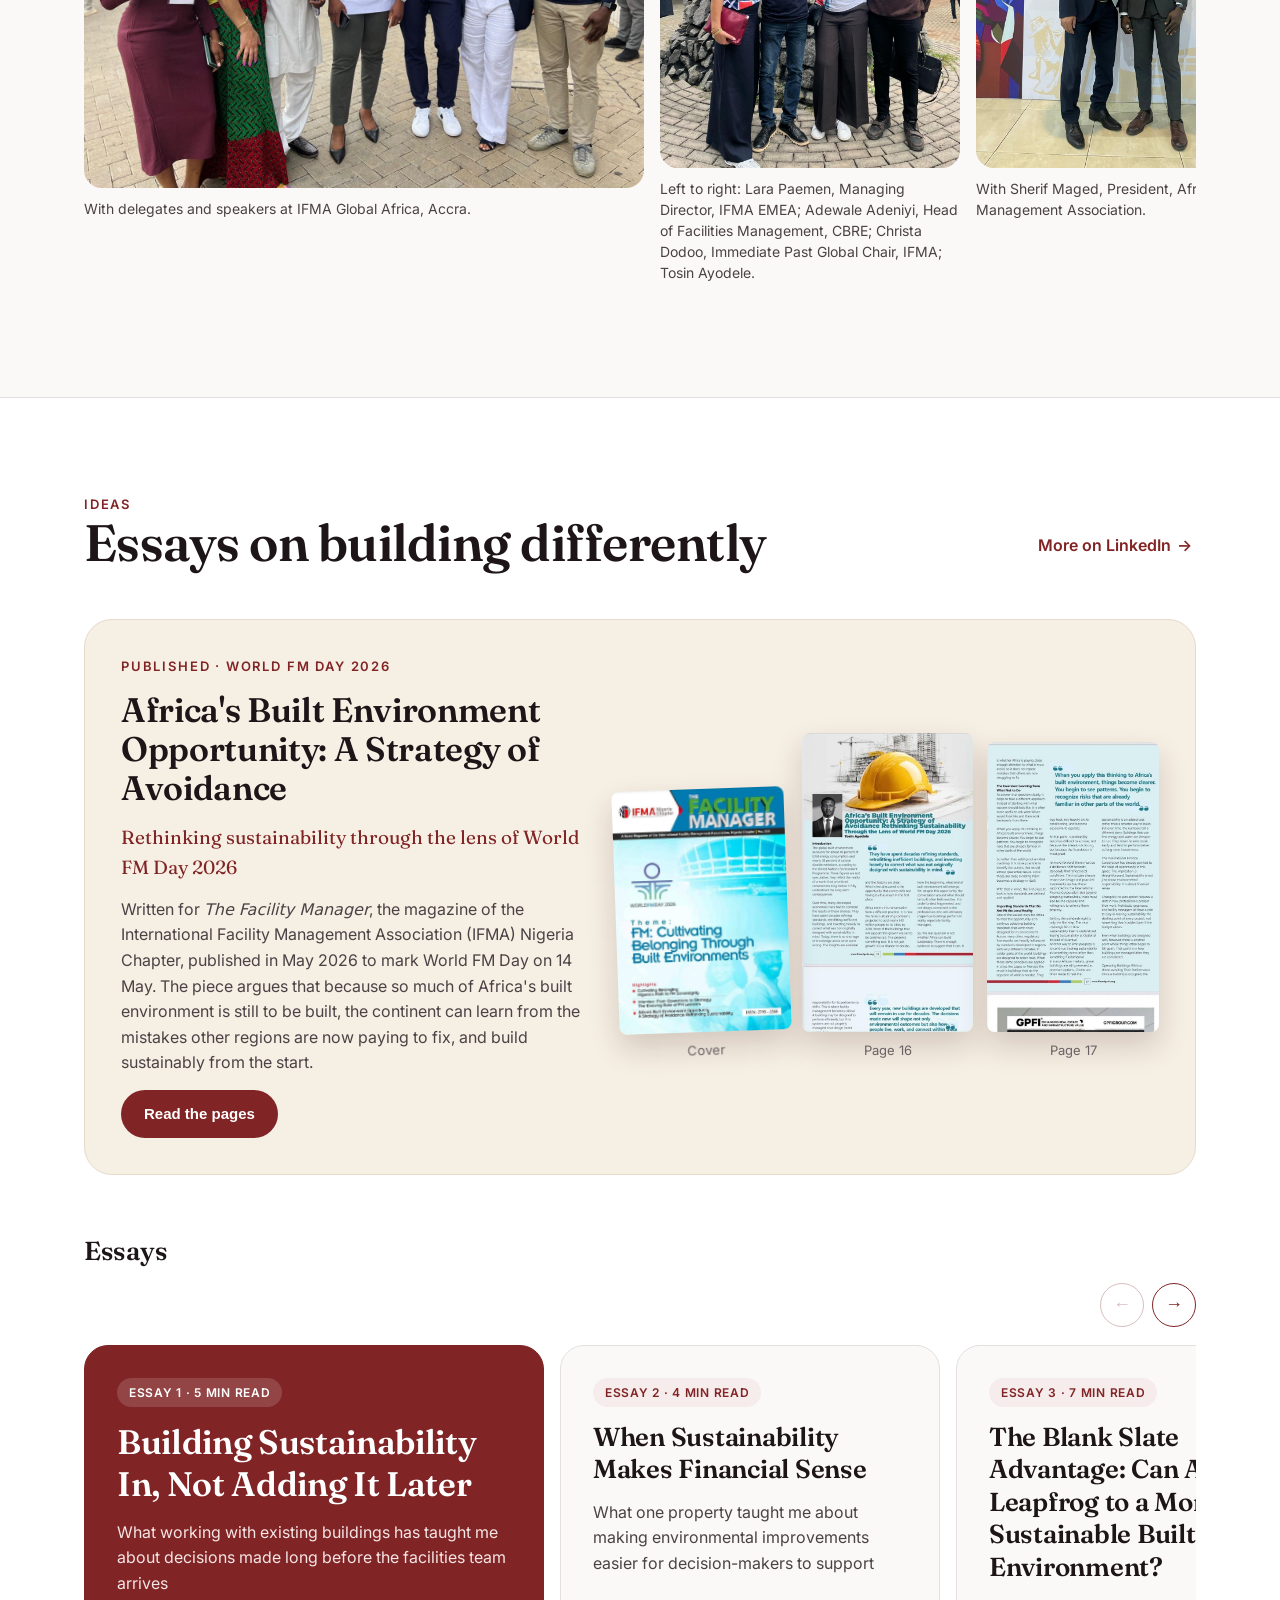
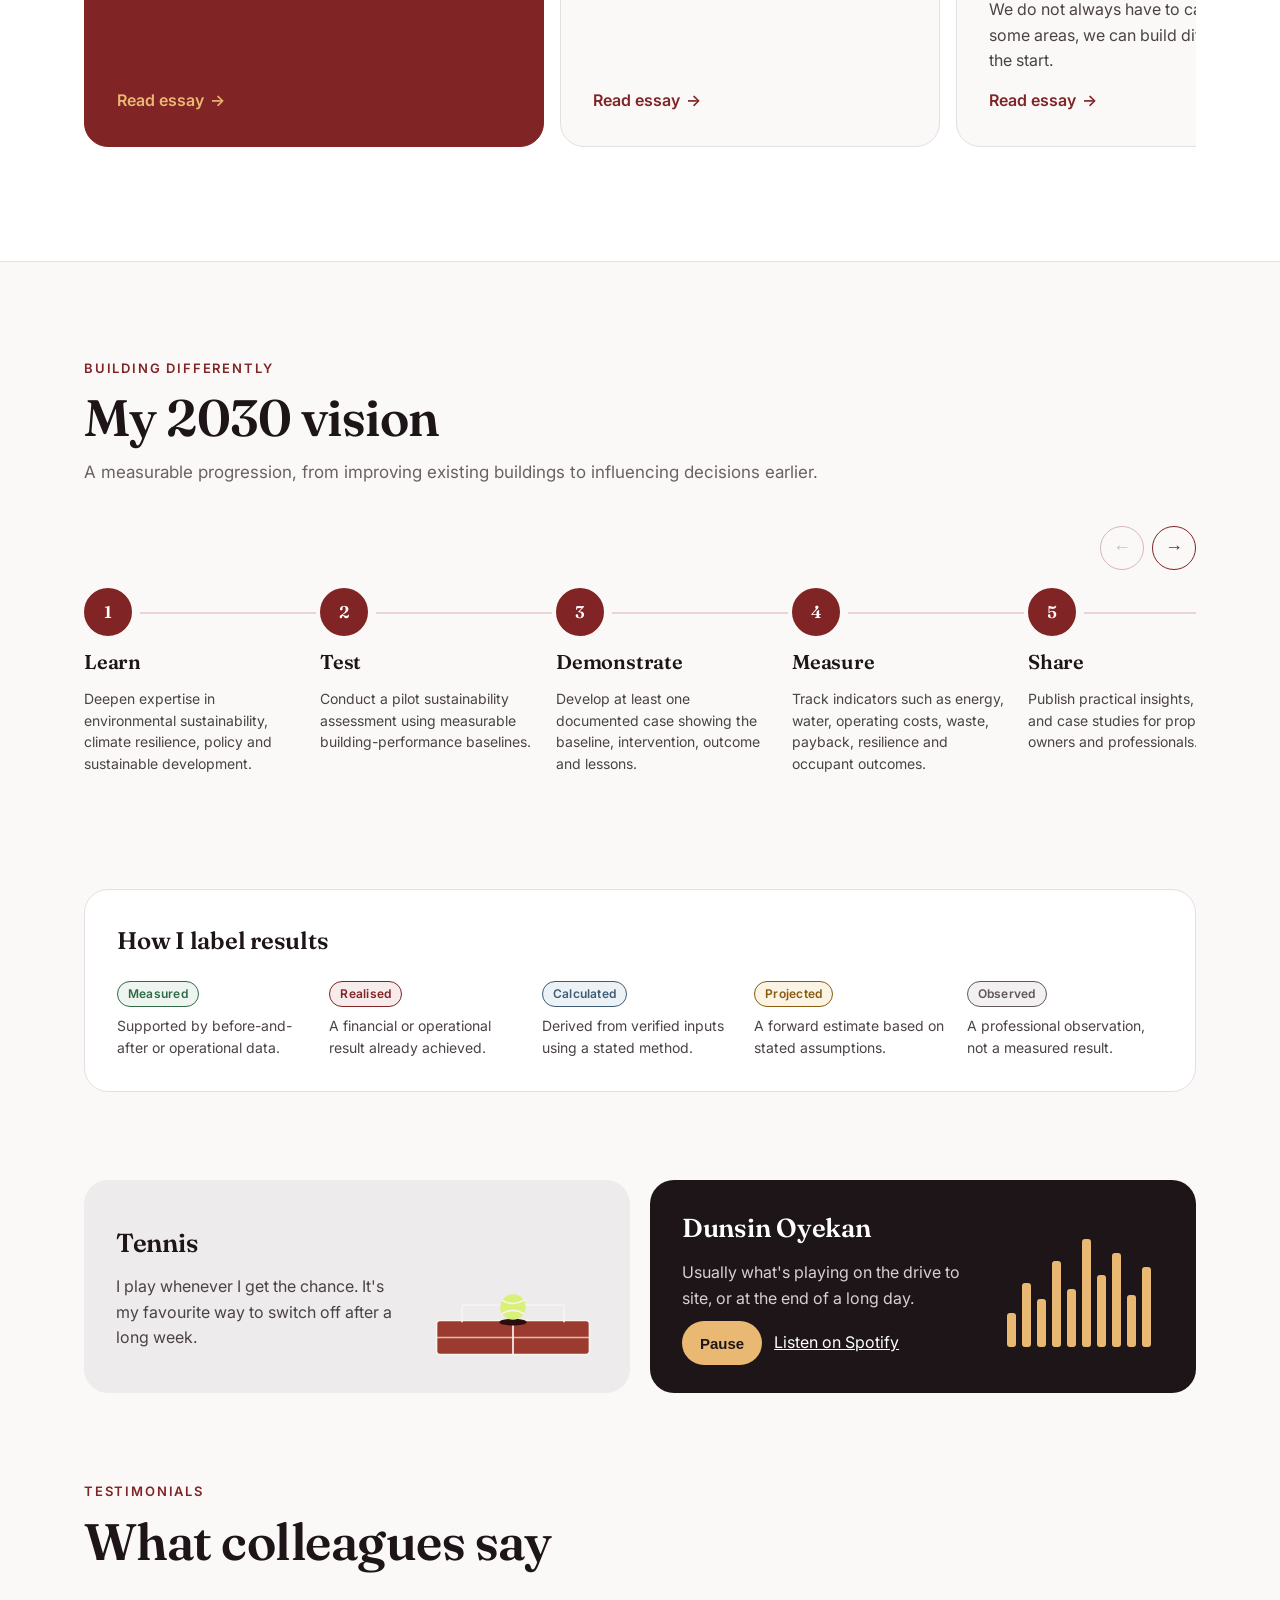
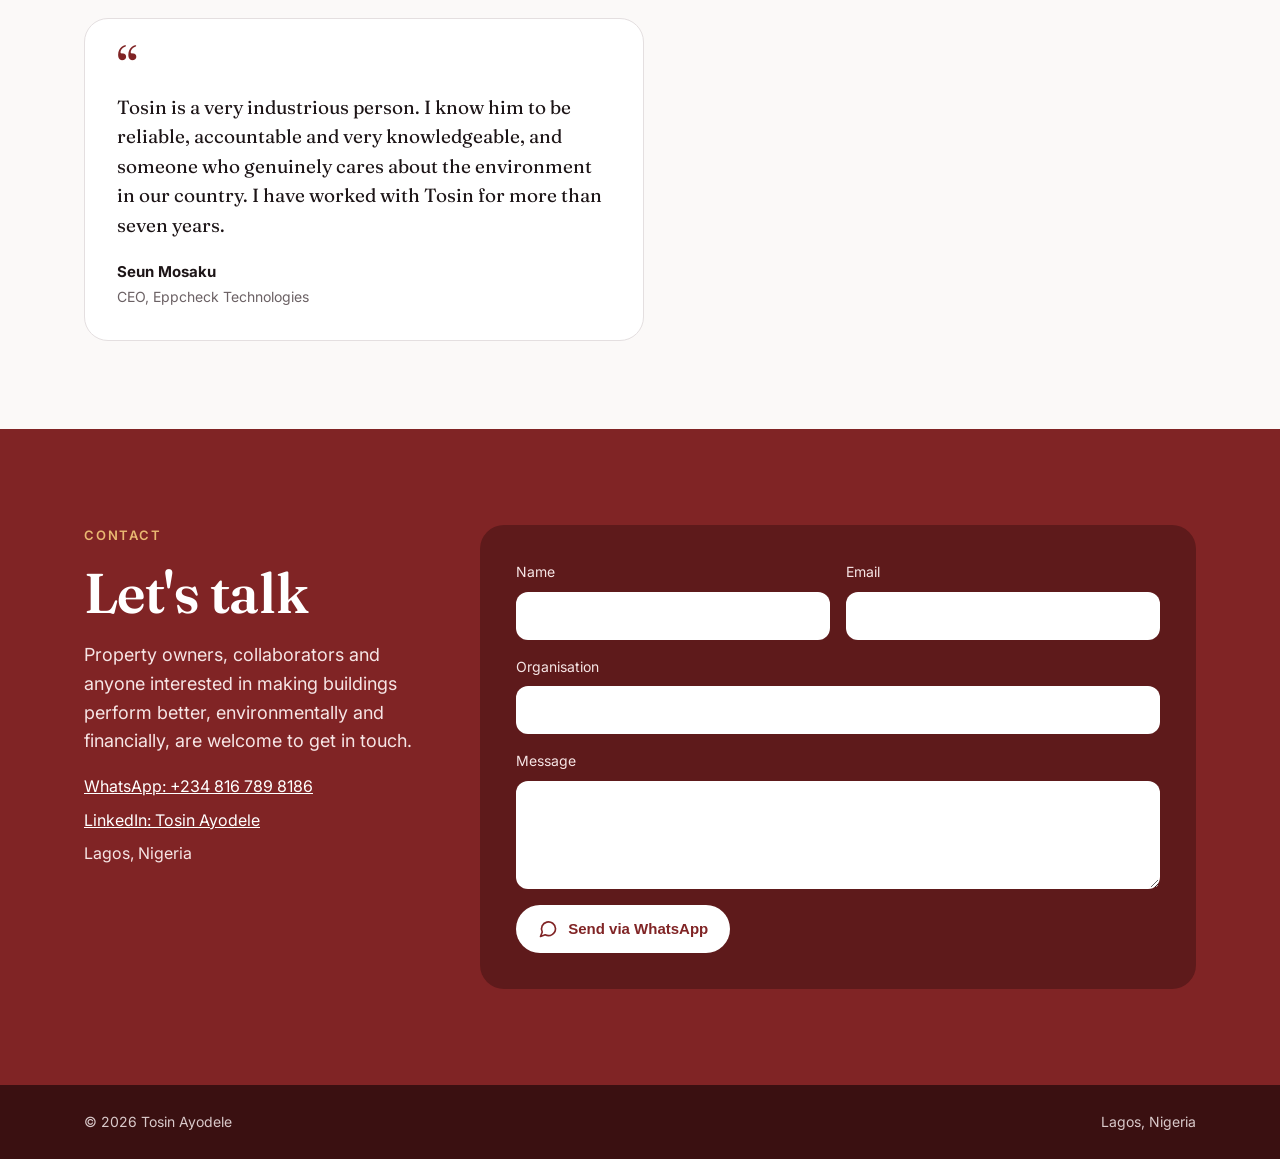
==== commit f87b1d10: "Update education wording" ====
--- a/index.html
+++ b/index.html
@@ -16,7 +16,7 @@
 <link rel="preconnect" href="https://fonts.googleapis.com">
 <link rel="preconnect" href="https://fonts.gstatic.com" crossorigin>
 <link href="https://fonts.googleapis.com/css2?family=Fraunces:opsz,wght@9..144,500;9..144,600&family=Inter:wght@400;500;600&display=swap" rel="stylesheet">
-<link rel="stylesheet" href="styles.css?v=a9f53b3c">
+<link rel="stylesheet" href="styles.css?v=a3e0ab56">
 </head>
 <body>
 
@@ -296,7 +296,7 @@
           <div><span class="big">4.64<small>/5.00</small></span><span>CGPA</span></div>
           <div><span class="big">Best</span><span>graduating student in class</span></div>
         </div>
-        <p>My educational journey taught me that achievement is not always about beginning with the clearest path. After progressing through National Diploma and Higher National Diploma qualifications, including an HND in Estate Management from Yaba College of Technology, I continued to a bachelor's degree and graduated at the top of my class. The experience strengthened my discipline, resourcefulness and willingness to change direction when better information became available.</p>
+        <p>My educational journey taught me that achievement is not always about beginning with the clearest path. After progressing through National Diploma and Higher National Diploma qualifications in Estate Management, I continued to a bachelor's degree and graduated at the top of my class. The experience strengthened my discipline, resourcefulness and willingness to change direction when better information became available.</p>
       </article>
       <div class="impact-stack">
       <article class="impact-card reveal">
@@ -518,6 +518,6 @@
   <img id="lbImg" src="" alt="">
 </dialog>
 
-<script src="script.js?v=a9f53b3c"></script>
+<script src="script.js?v=a3e0ab56"></script>
 </body>
 </html>
--- a/styles.css
+++ b/styles.css
@@ -497,3 +497,4 @@
 .art-hero-portrait{max-width:560px}
 .art-hero-portrait img{aspect-ratio:4/5;object-position:center 15%}
 @media (max-width:640px){.art-hero-wide img{aspect-ratio:7/3}.art-hero-portrait img{aspect-ratio:4/5}}
+.art-hero figcaption{font-size:13px;color:var(--muted);margin-top:10px;text-align:center}
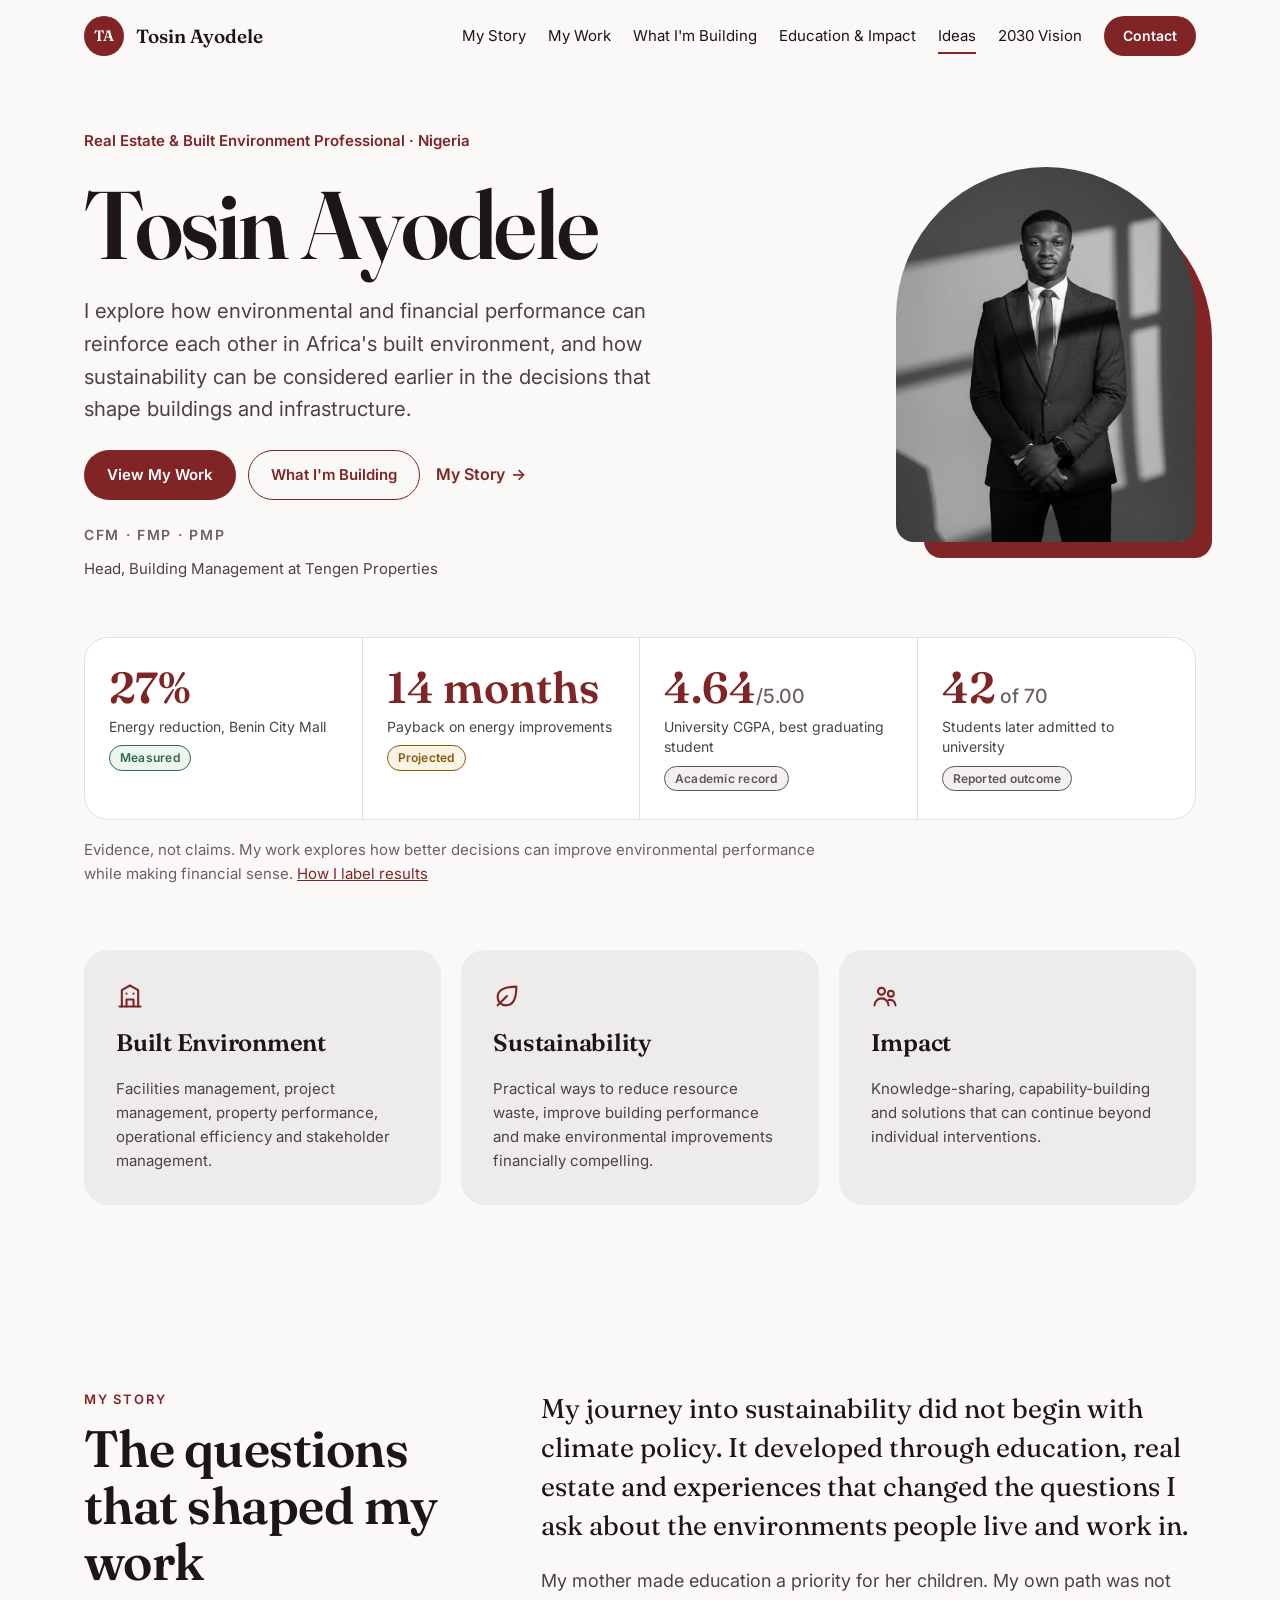
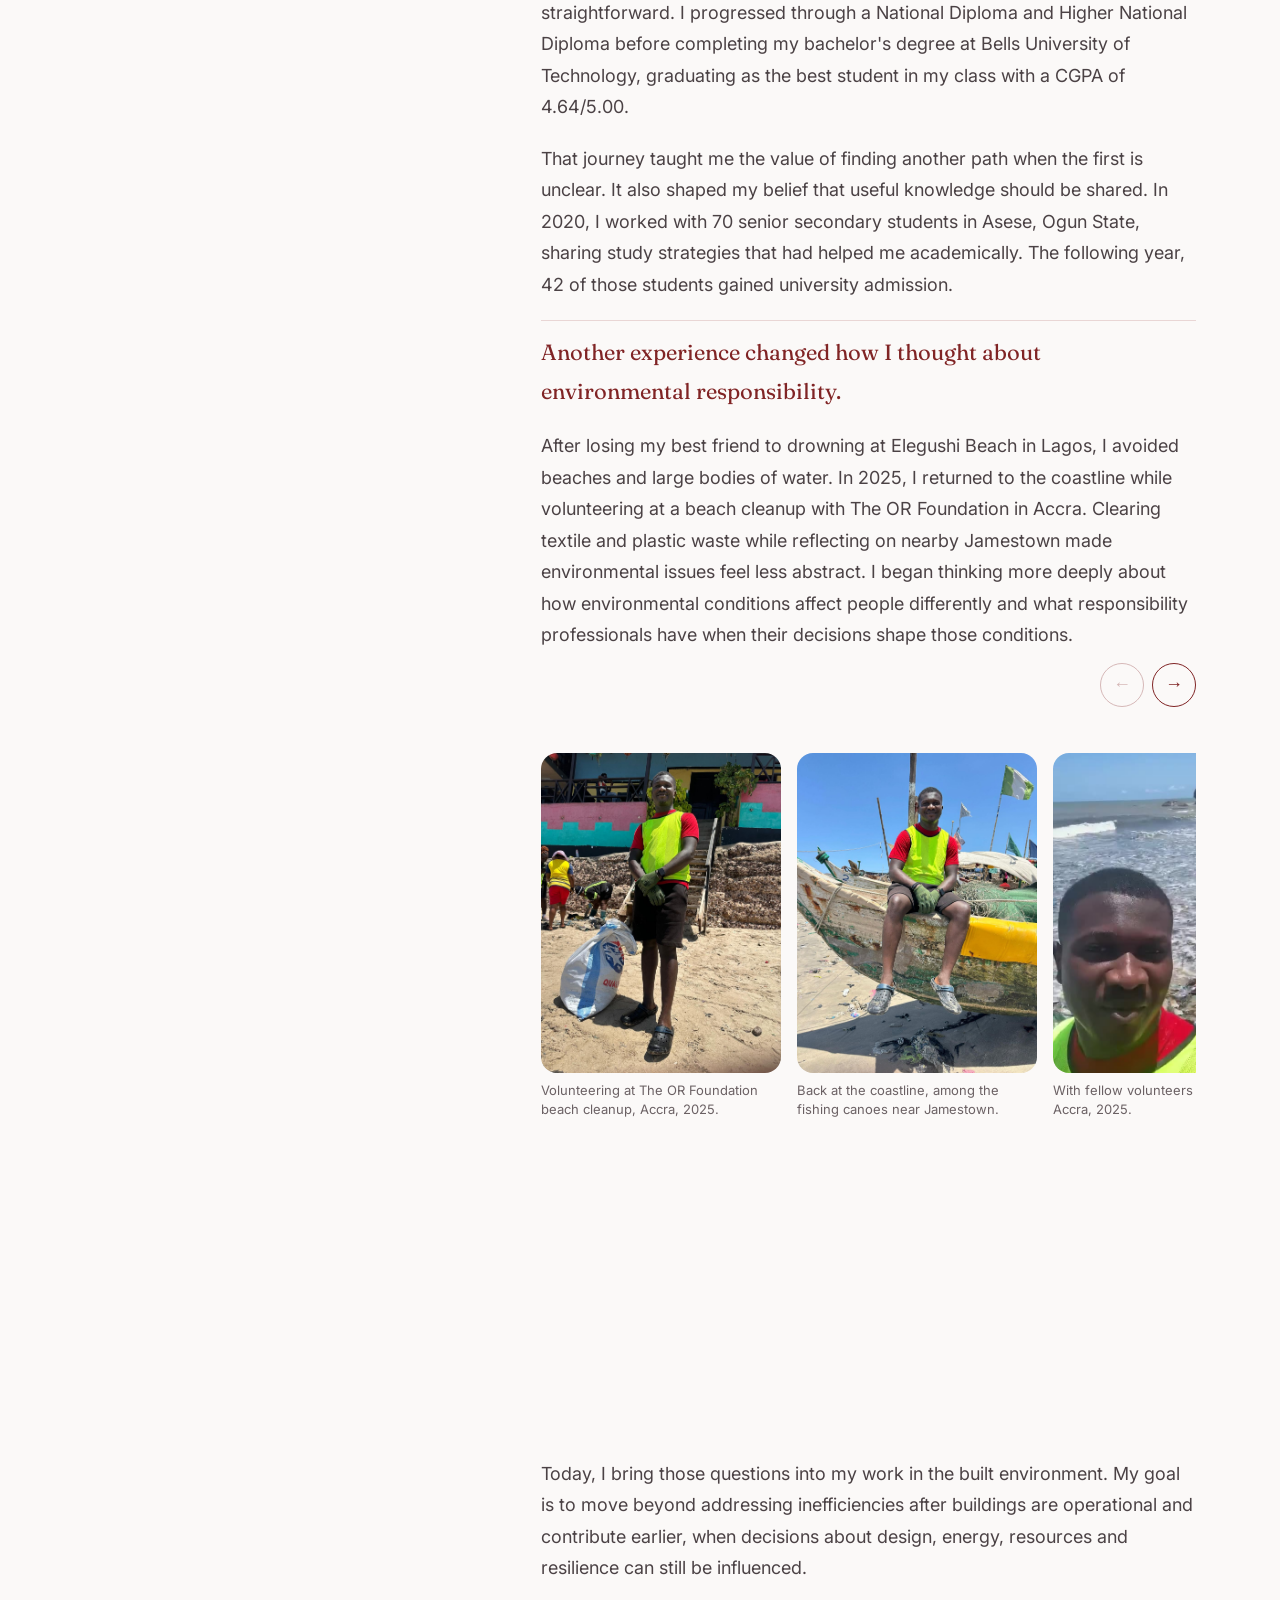
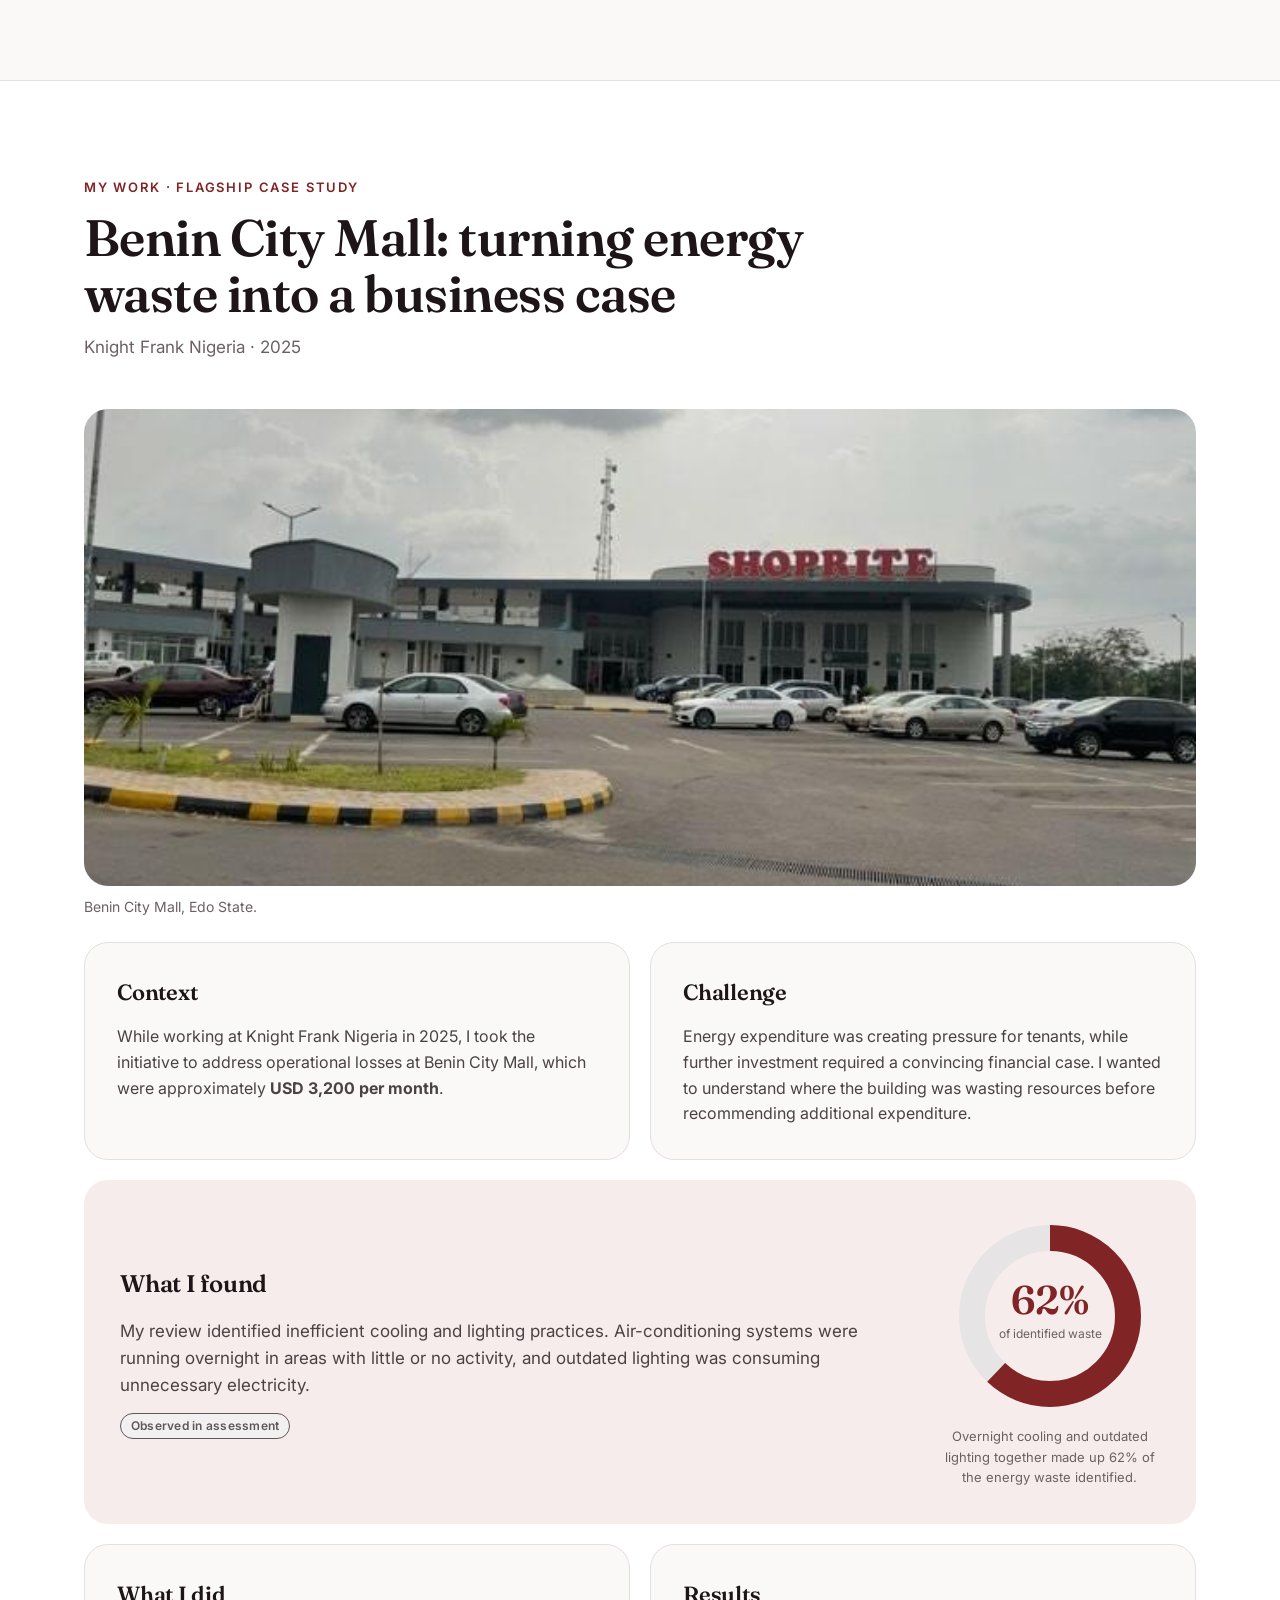
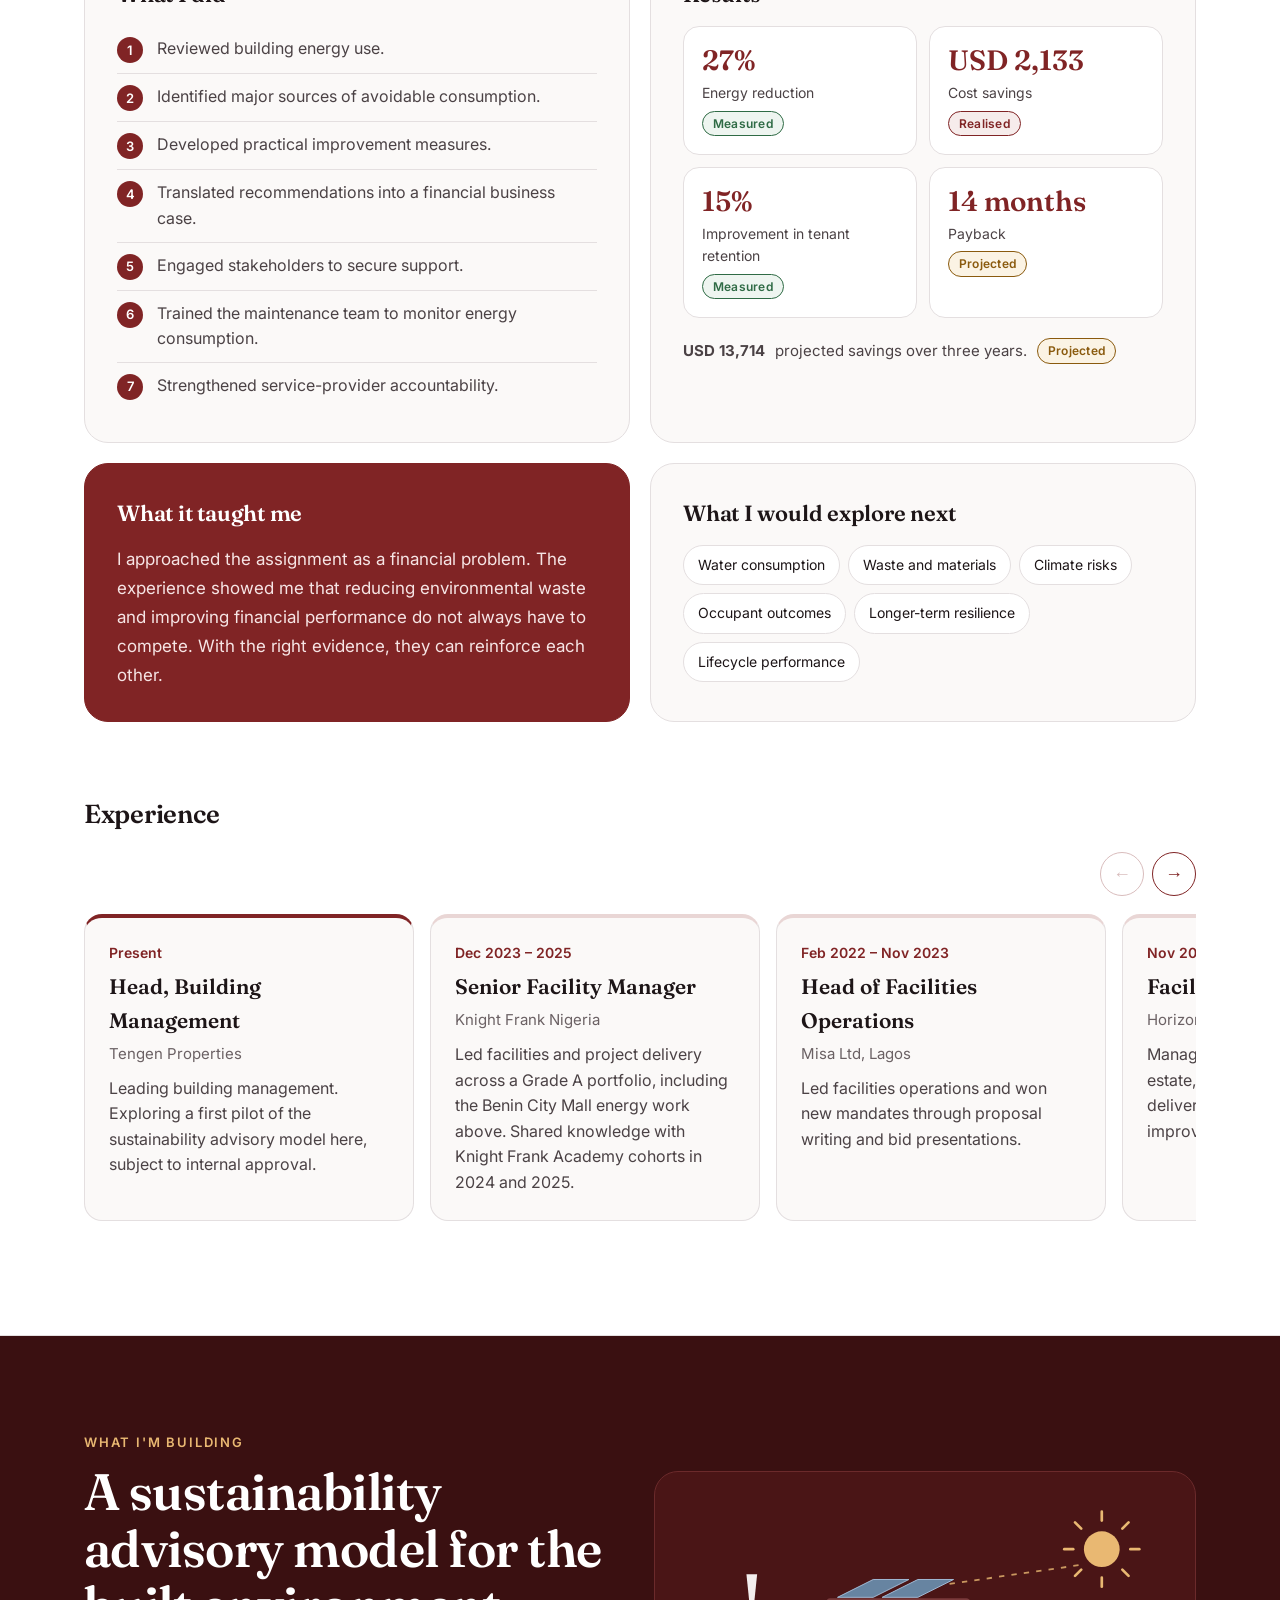
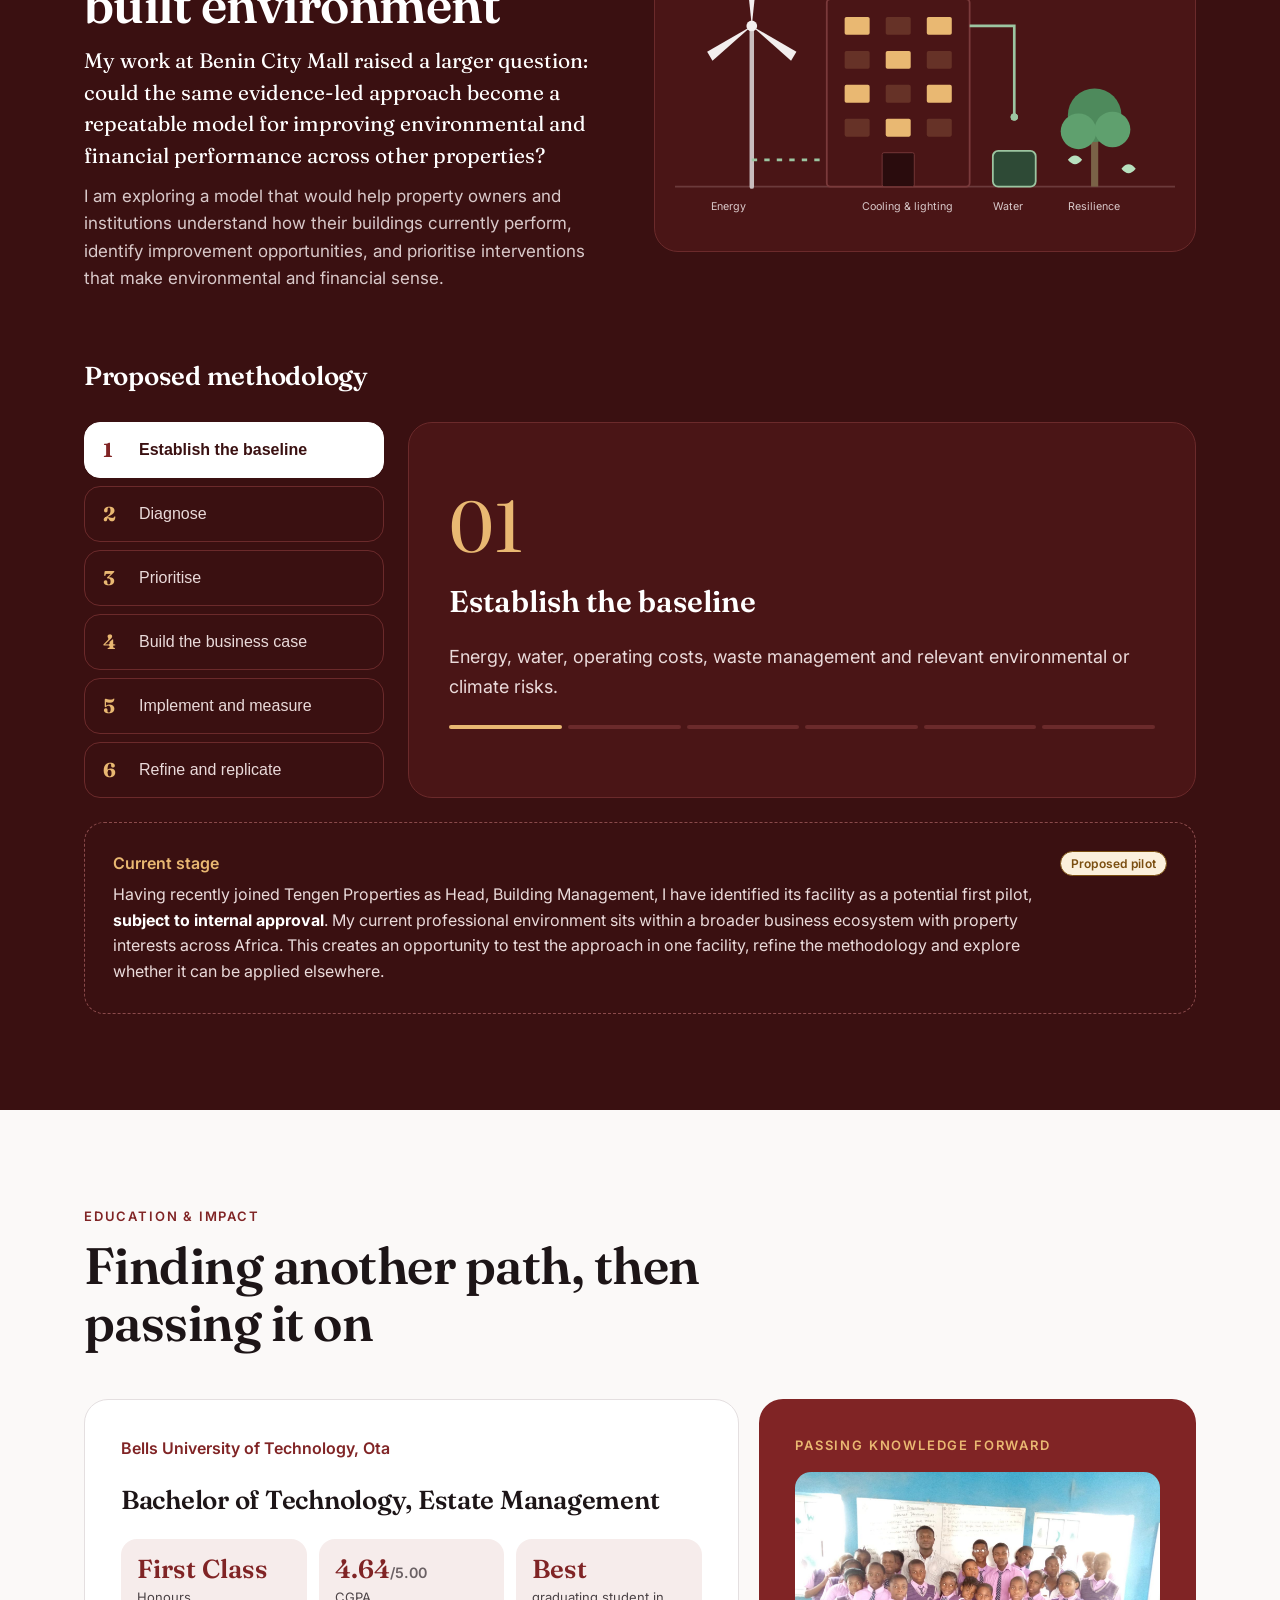
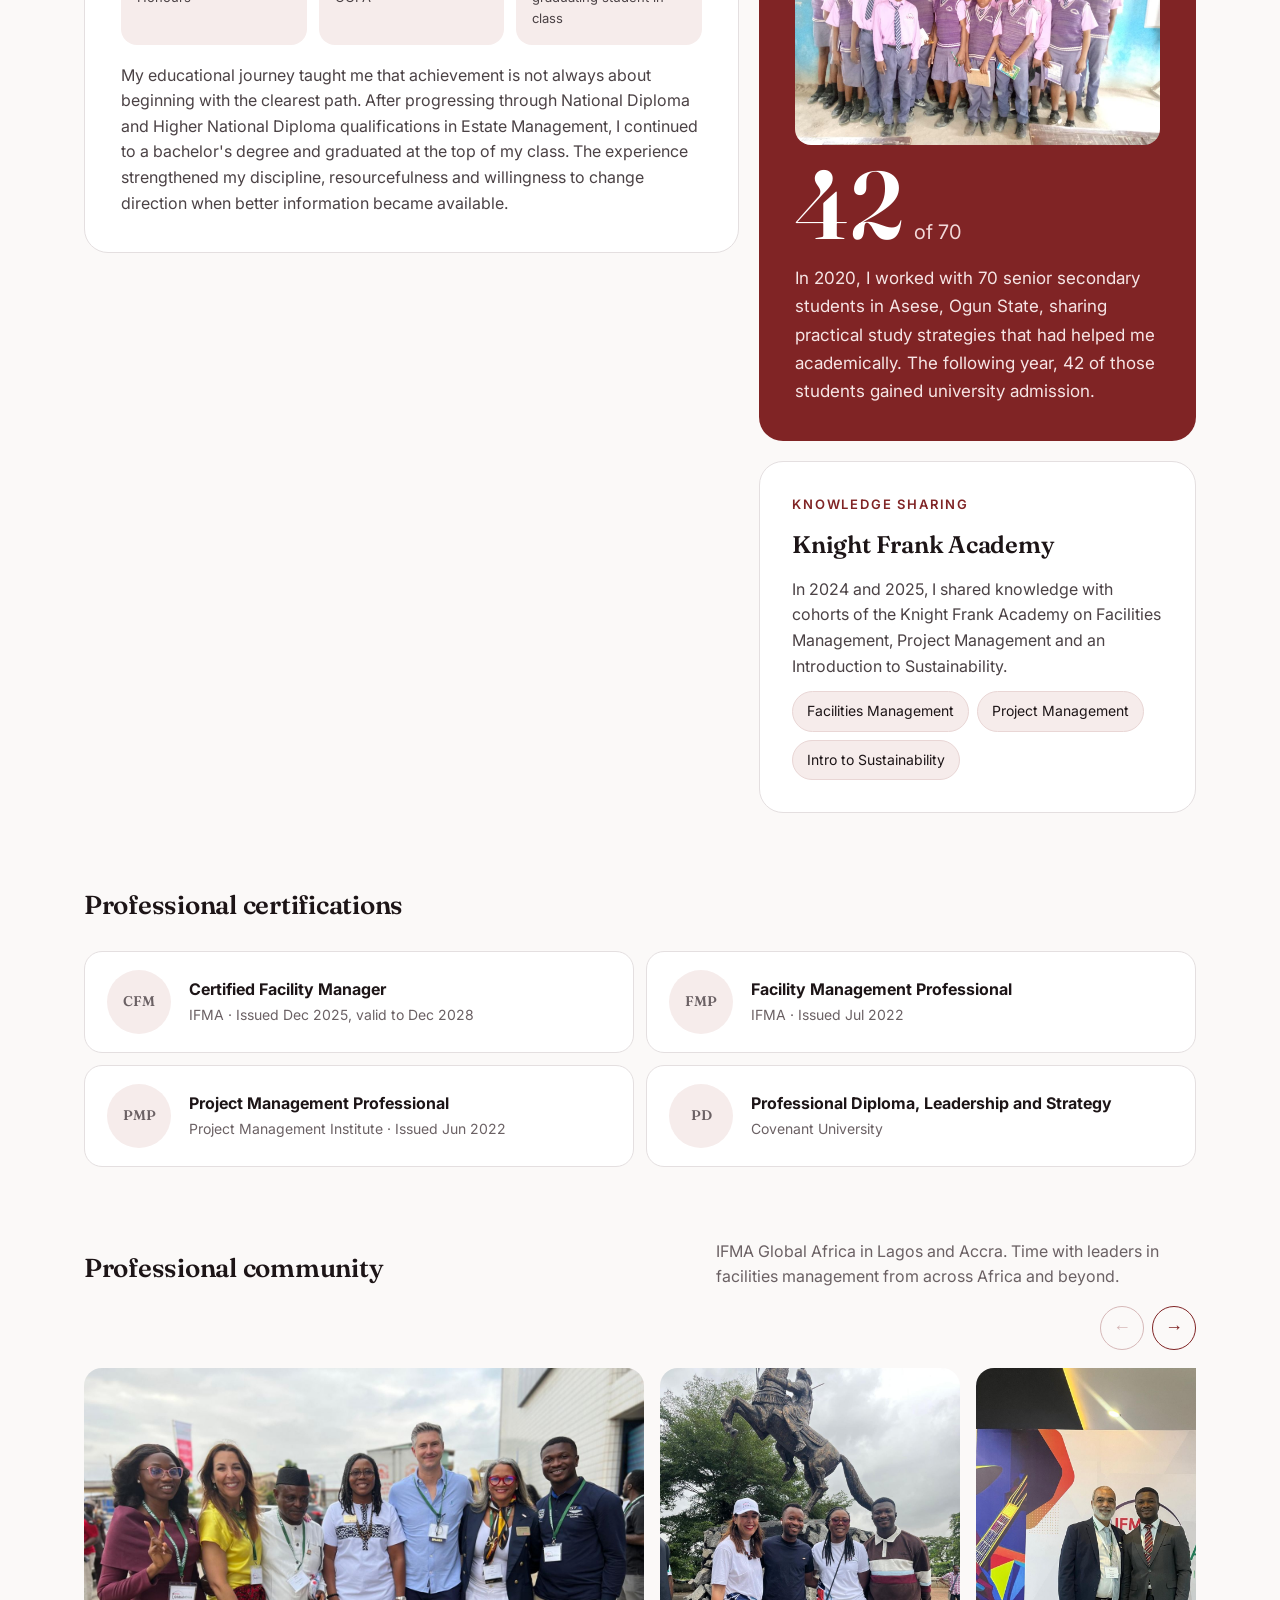
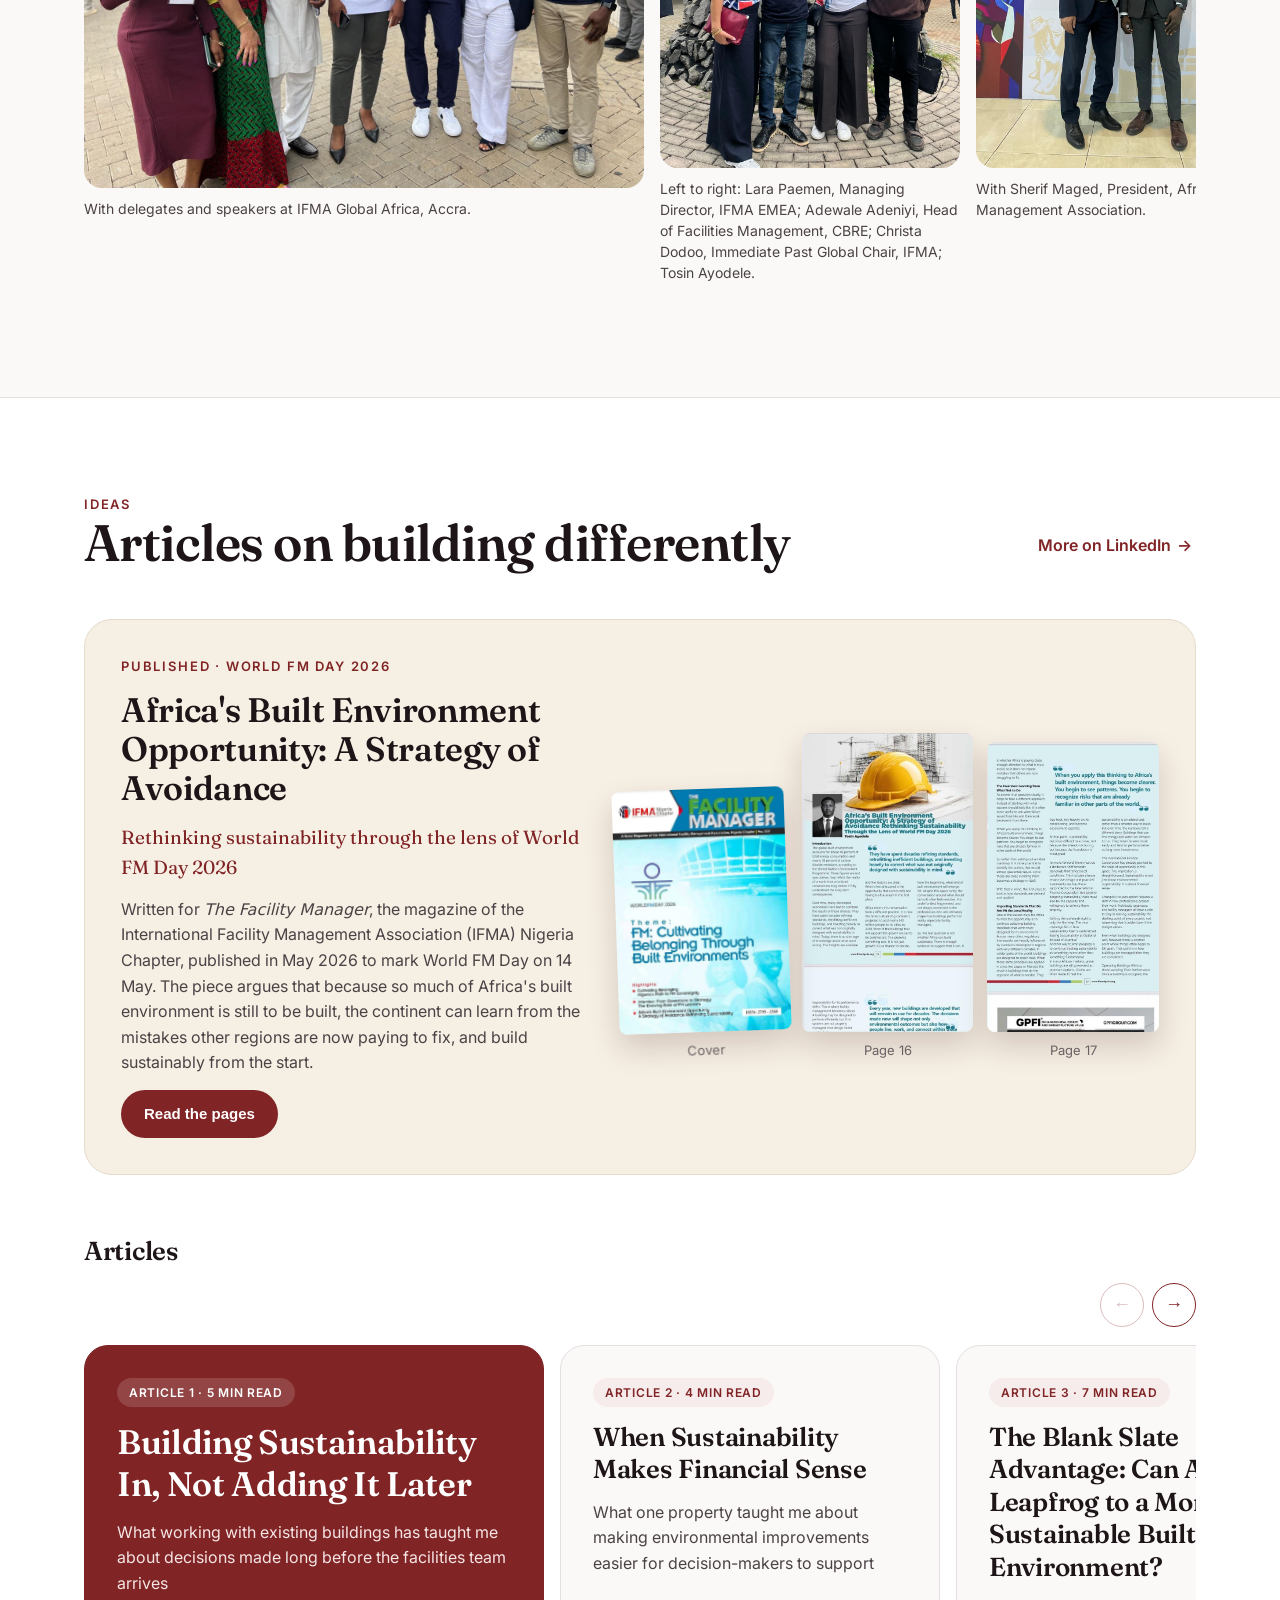
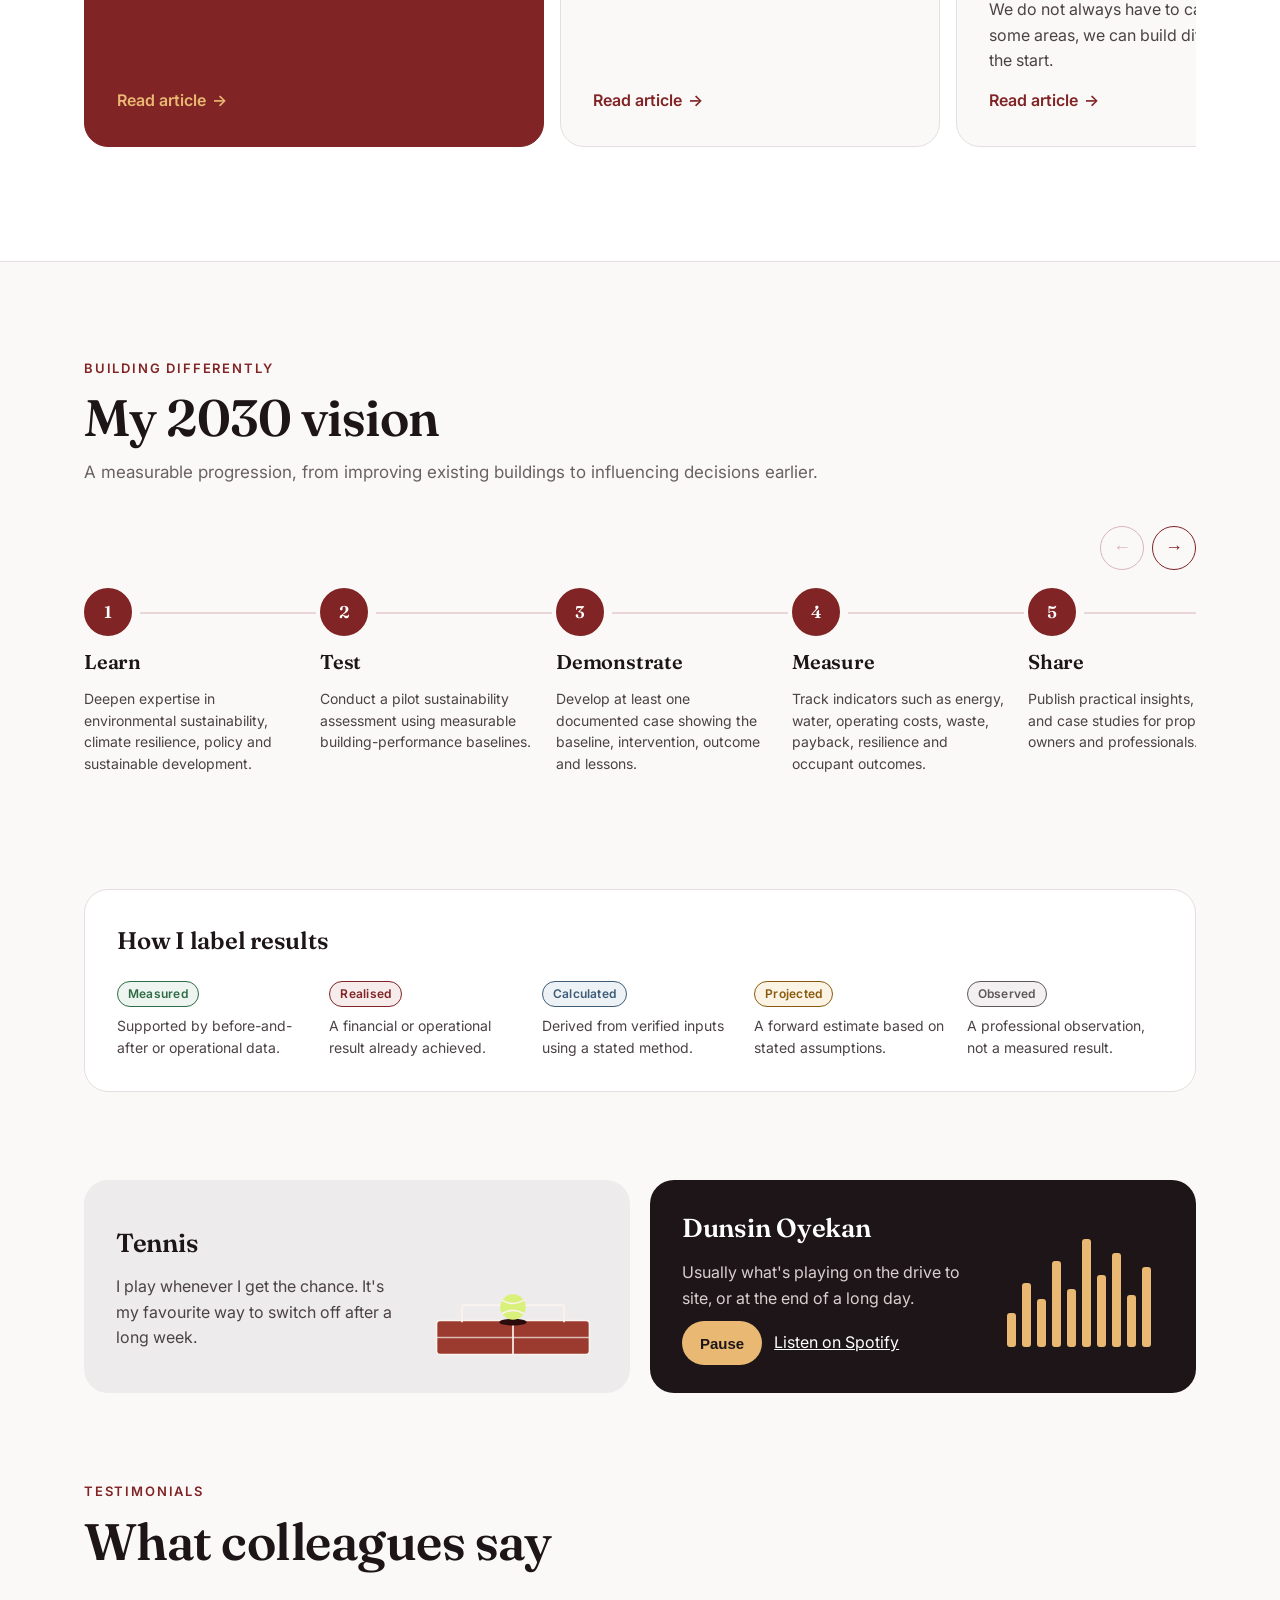
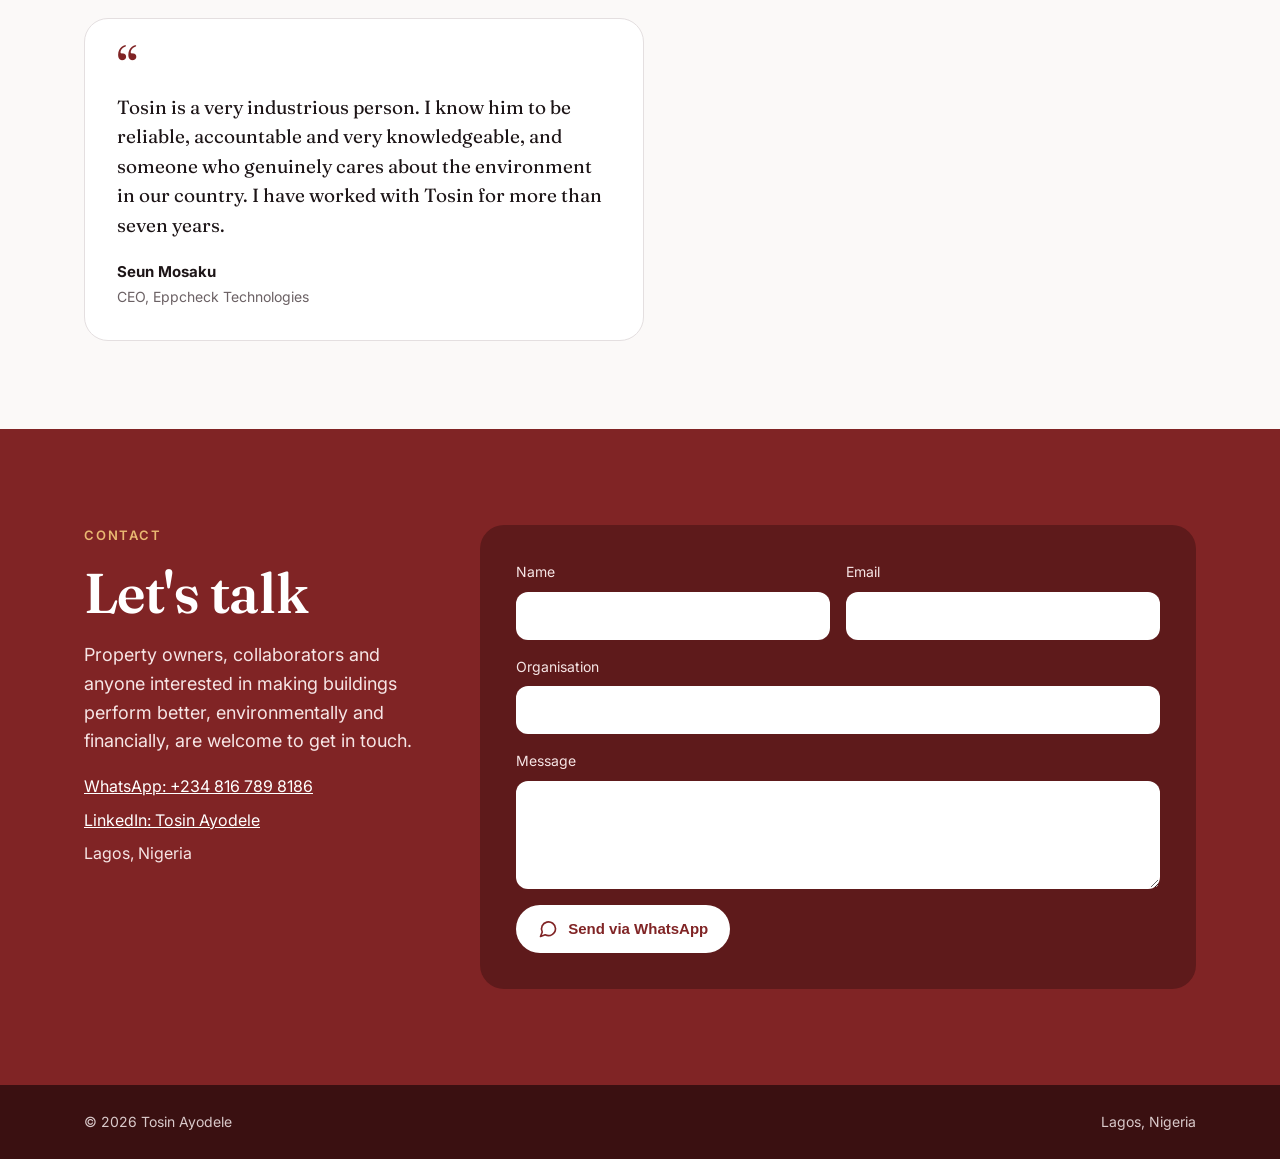
==== commit 32011b35: "Rename Essays to Articles" ====
--- a/index.html
+++ b/index.html
@@ -343,7 +343,7 @@
     <div class="sec-head row-between">
       <div>
         <p class="eyebrow">Ideas</p>
-        <h2>Essays on building differently</h2>
+        <h2>Articles on building differently</h2>
       </div>
       <a href="https://www.linkedin.com/in/tosin-ayodele-10151a142/recent-activity/all/" class="btn-link" target="_blank" rel="noopener">More on LinkedIn <span aria-hidden="true">→</span></a>
     </div>
@@ -362,37 +362,37 @@
       </div>
     </div>
 
-    <h3 class="sub-h essays-h">Essays</h3>
-    <div class="ideas hs" data-hs-label="Essays">
+    <h3 class="sub-h essays-h">Articles</h3>
+    <div class="ideas hs" data-hs-label="Articles">
       <a class="idea reveal idea-feature" href="ideas/building-sustainability-in.html">
-        <span class="idea-status">Essay 1 · 5 min read</span>
+        <span class="idea-status">Article 1 · 5 min read</span>
         <h3>Building Sustainability In, Not Adding It Later</h3>
         <p>What working with existing buildings has taught me about decisions made long before the facilities team arrives</p>
-        <span class="idea-read">Read essay <span aria-hidden="true">→</span></span>
+        <span class="idea-read">Read article <span aria-hidden="true">→</span></span>
       </a>
       <a class="idea reveal" href="ideas/when-sustainability-makes-financial-sense.html">
-        <span class="idea-status">Essay 2 · 4 min read</span>
+        <span class="idea-status">Article 2 · 4 min read</span>
         <h3>When Sustainability Makes Financial Sense</h3>
         <p>What one property taught me about making environmental improvements easier for decision-makers to support</p>
-        <span class="idea-read">Read essay <span aria-hidden="true">→</span></span>
+        <span class="idea-read">Read article <span aria-hidden="true">→</span></span>
       </a>
       <a class="idea reveal" href="ideas/the-blank-slate-advantage.html">
-        <span class="idea-status">Essay 3 · 7 min read</span>
+        <span class="idea-status">Article 3 · 7 min read</span>
         <h3>The Blank Slate Advantage: Can Africa Leapfrog to a More Sustainable Built Environment?</h3>
         <p>We do not always have to catch up. In some areas, we can build differently from the start.</p>
-        <span class="idea-read">Read essay <span aria-hidden="true">→</span></span>
+        <span class="idea-read">Read article <span aria-hidden="true">→</span></span>
       </a>
       <a class="idea reveal" href="ideas/who-pays-when-we-build-unsustainably.html">
-        <span class="idea-status">Essay 4 · 5 min read</span>
+        <span class="idea-status">Article 4 · 5 min read</span>
         <h3>Who Pays When We Build Unsustainably?</h3>
         <p>The people who live with development decisions are not always the people who make them</p>
-        <span class="idea-read">Read essay <span aria-hidden="true">→</span></span>
+        <span class="idea-read">Read article <span aria-hidden="true">→</span></span>
       </a>
       <a class="idea reveal" href="ideas/beach-cleanup-accra.html">
-        <span class="idea-status">Essay 5 · 4 min read</span>
+        <span class="idea-status">Article 5 · 4 min read</span>
         <h3>What a Beach Cleanup in Accra Changed About the Way I See the Built Environment</h3>
         <p>Sometimes an experience does not give you an answer. It simply changes the questions you start asking.</p>
-        <span class="idea-read">Read essay <span aria-hidden="true">→</span></span>
+        <span class="idea-read">Read article <span aria-hidden="true">→</span></span>
       </a>
     </div>
   </div>
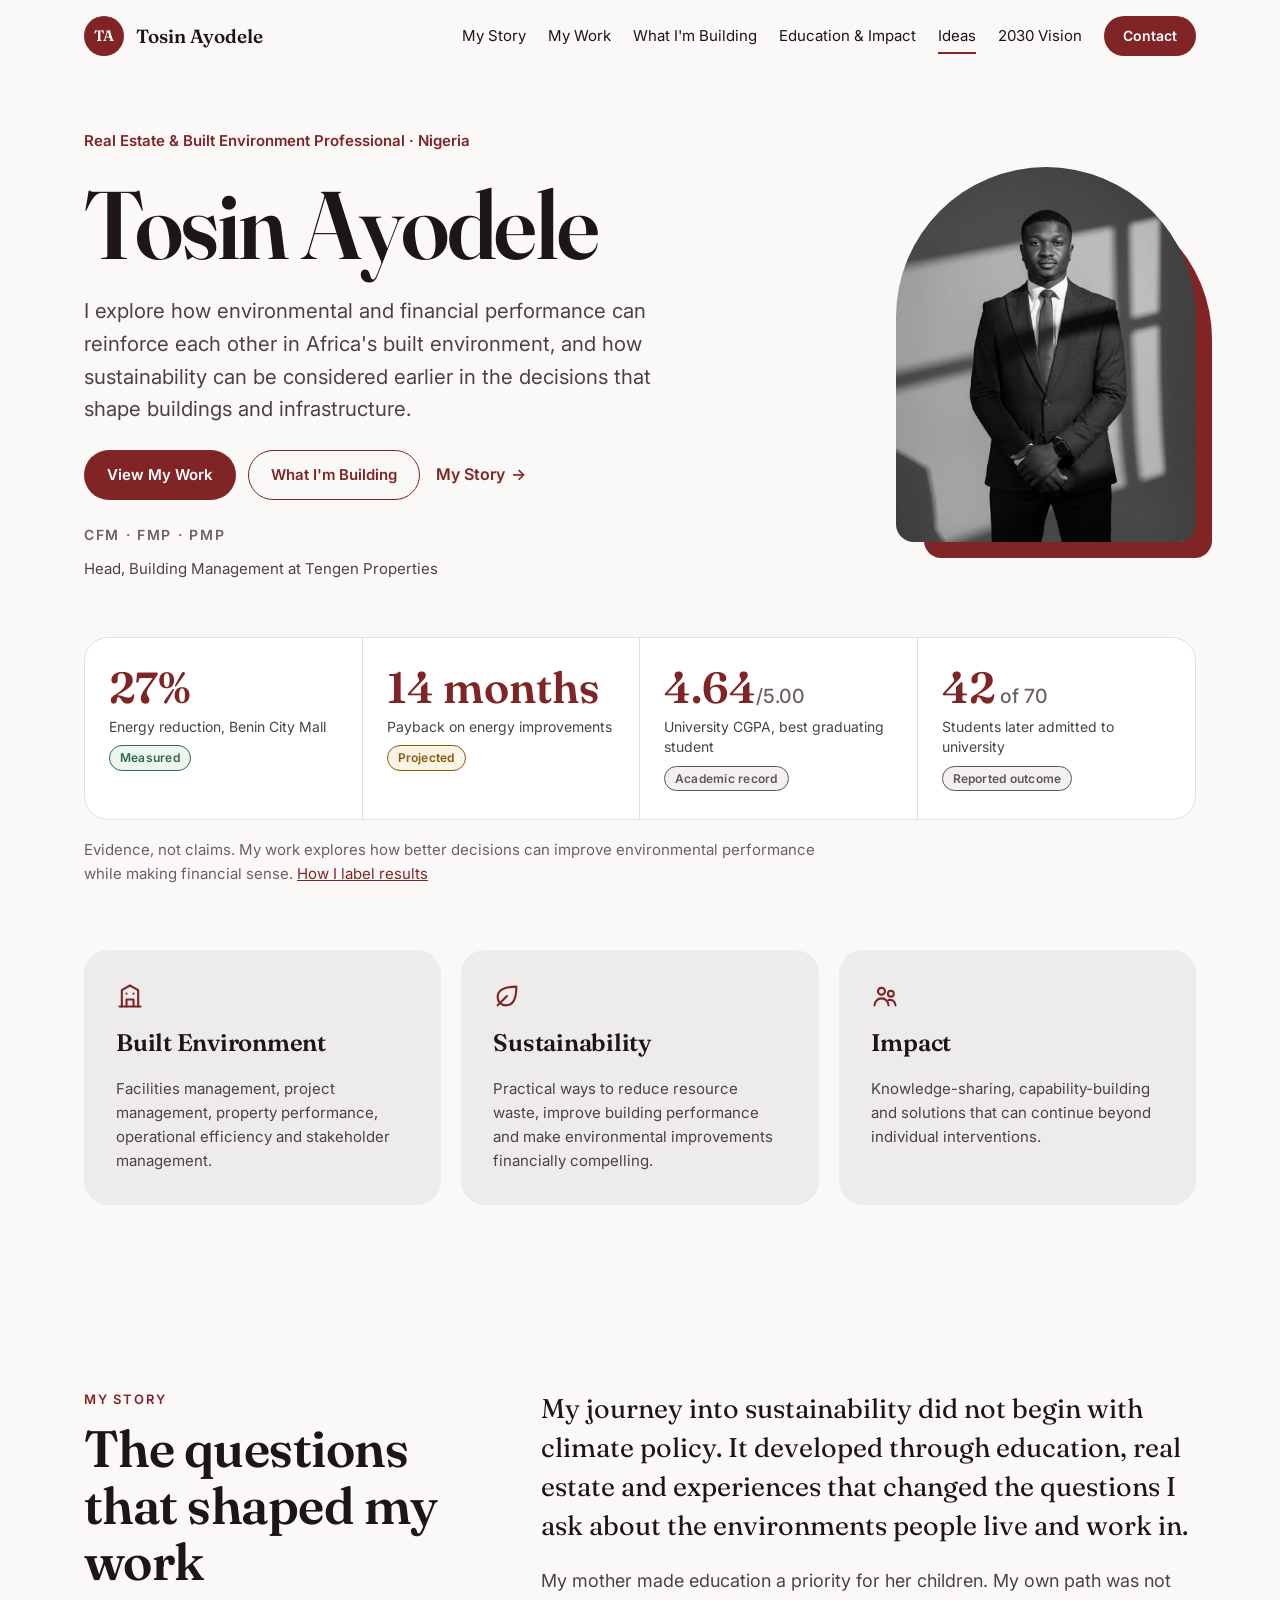
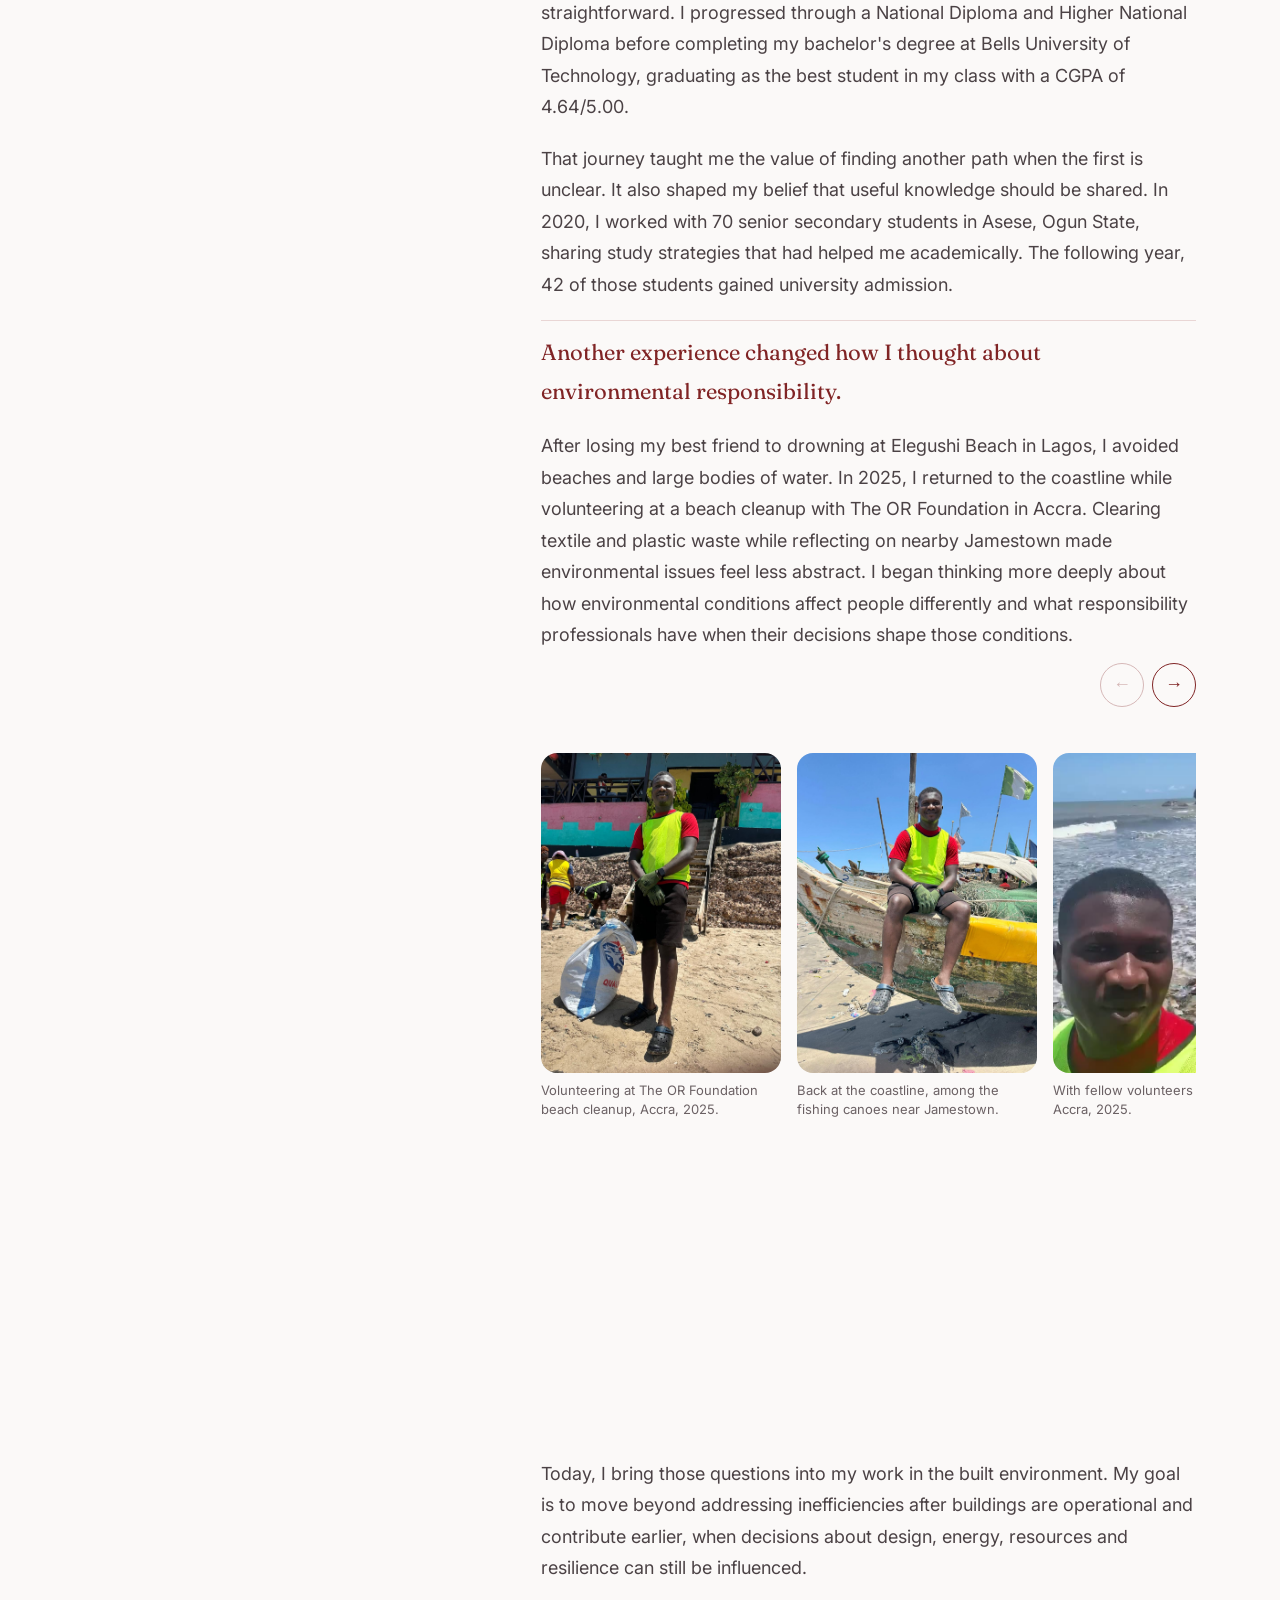
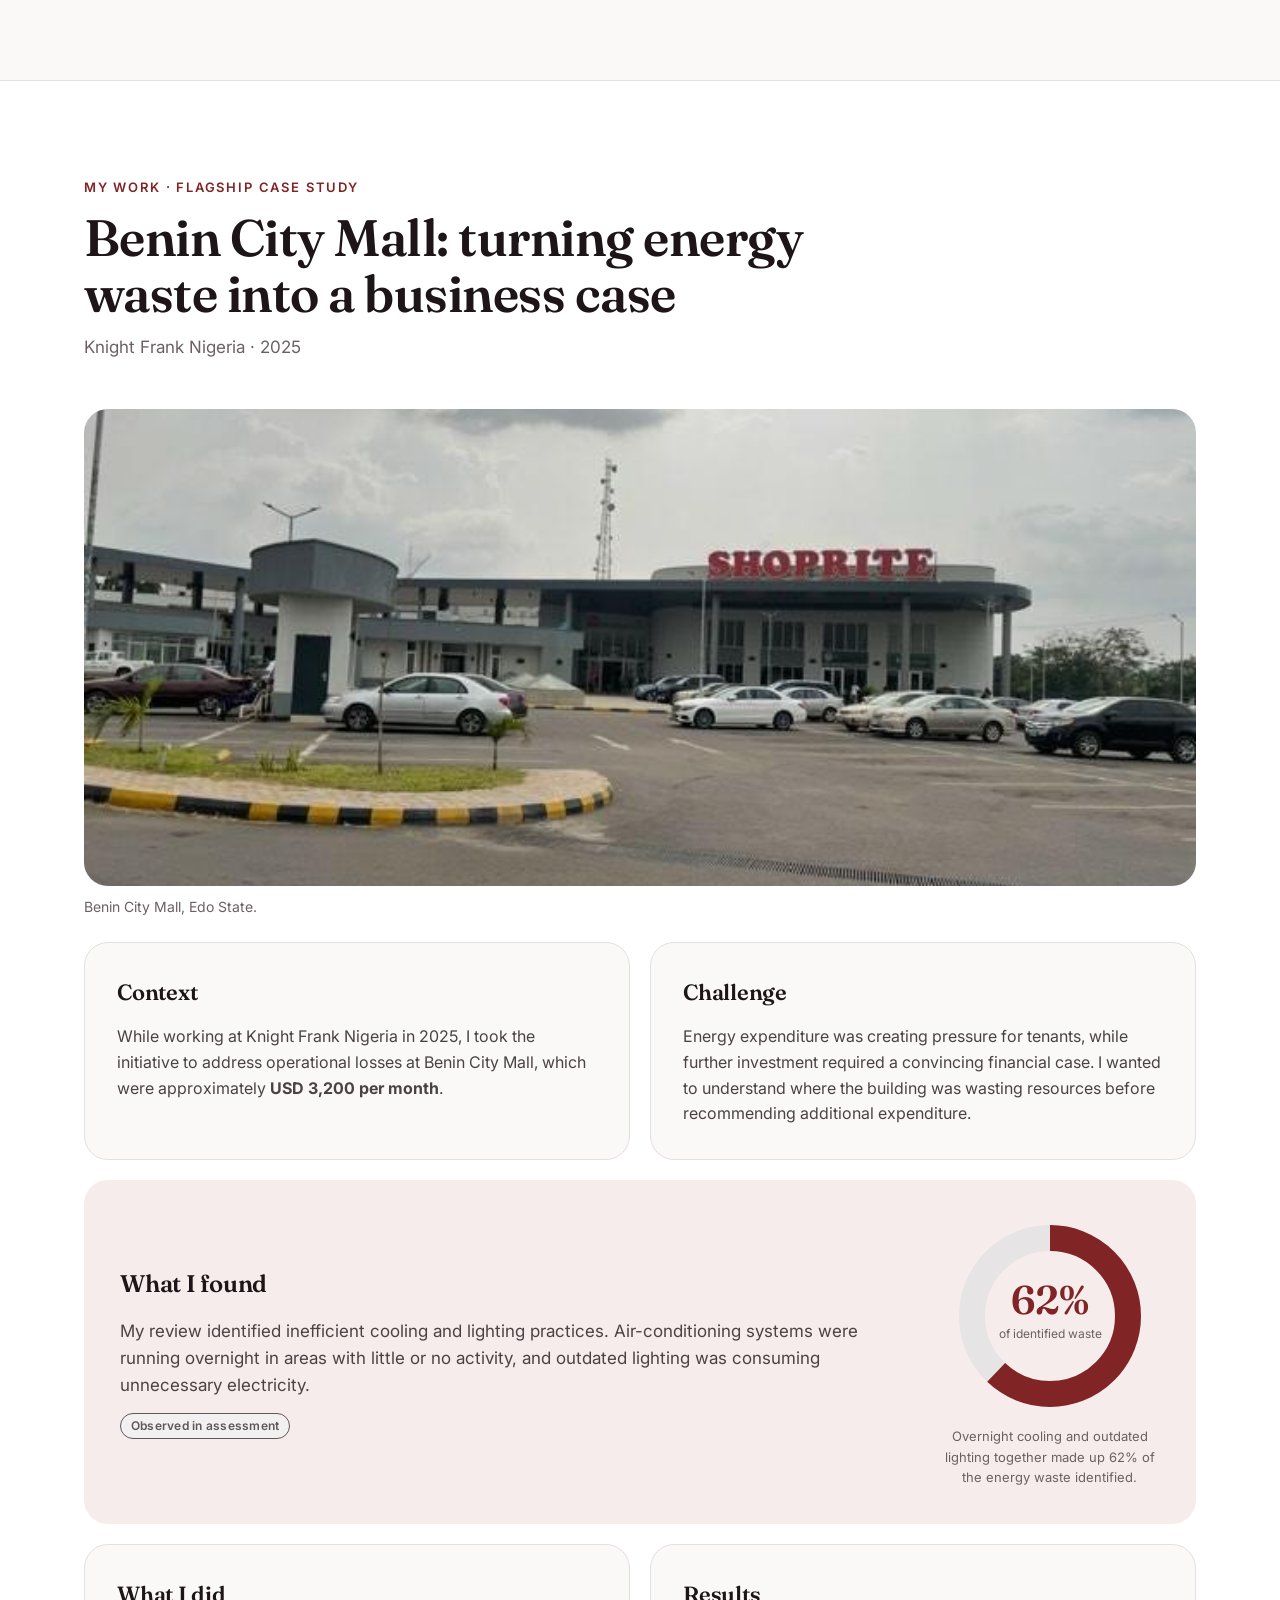
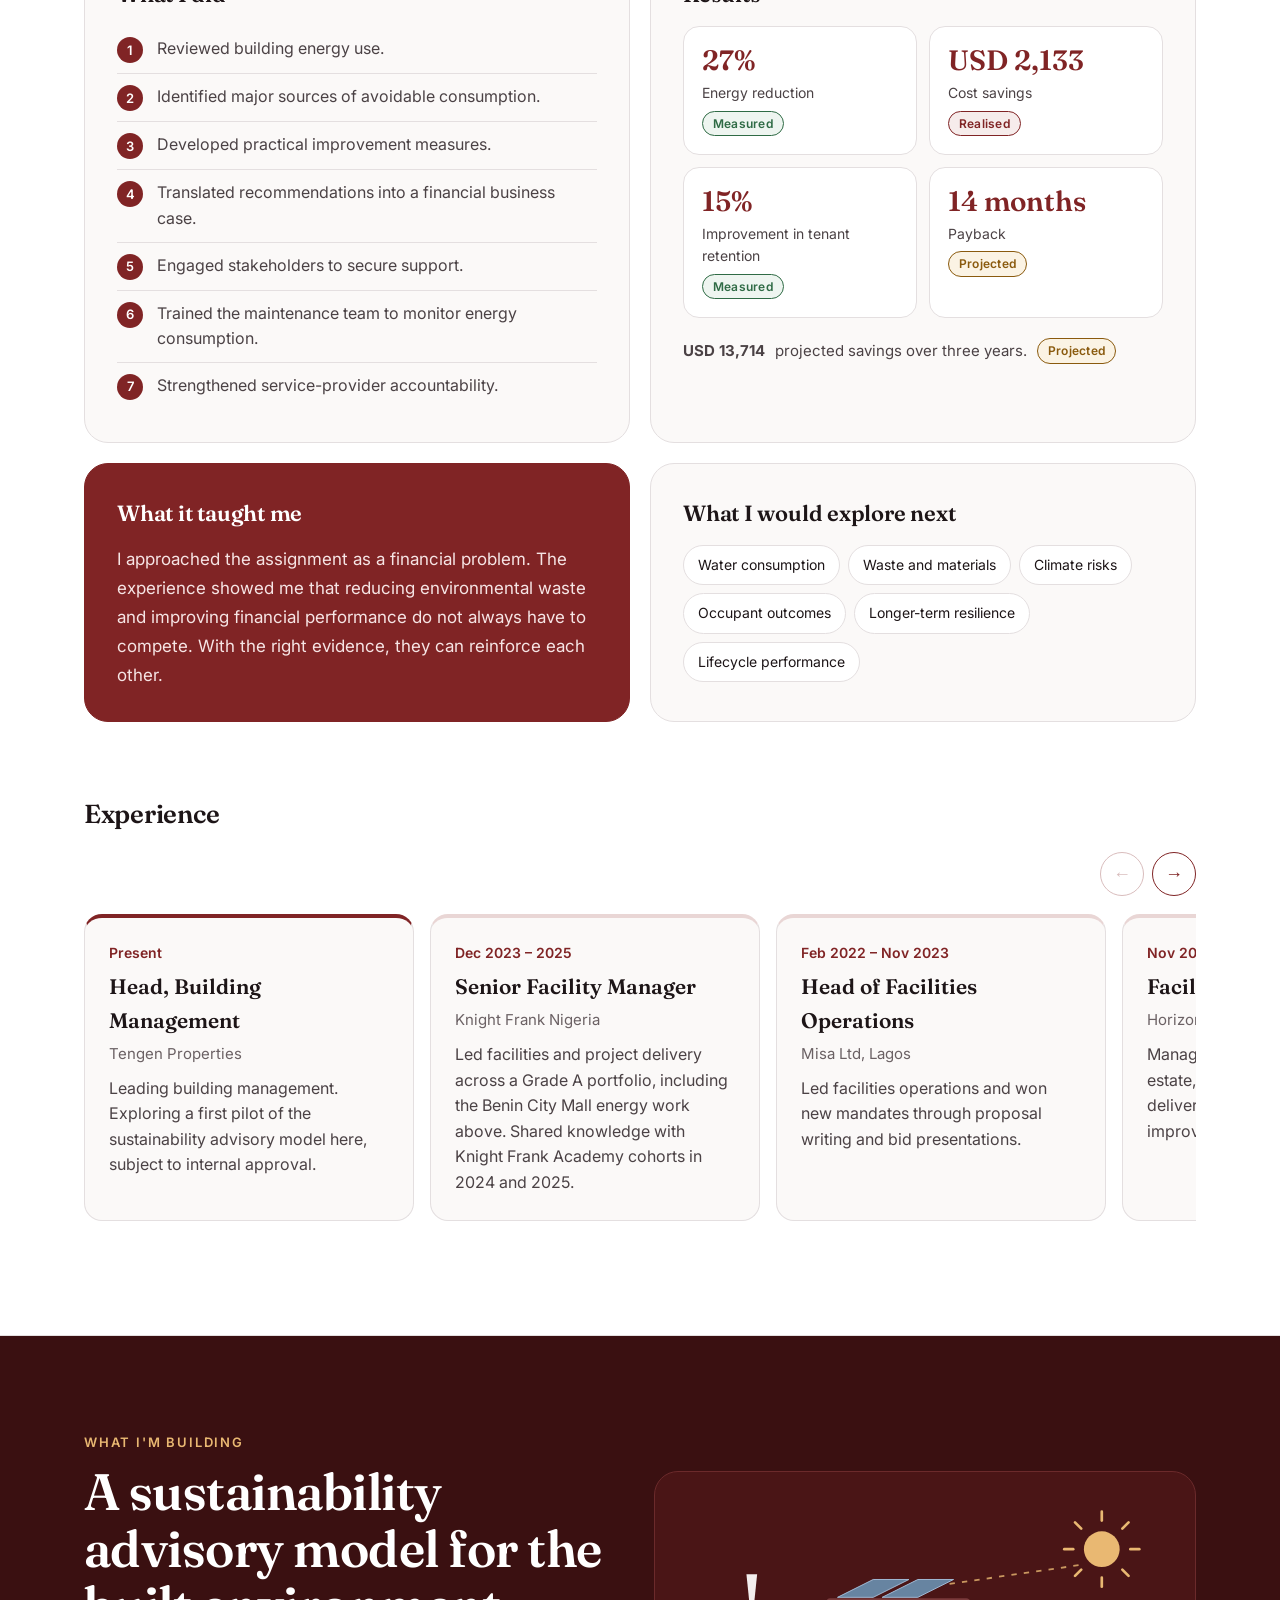
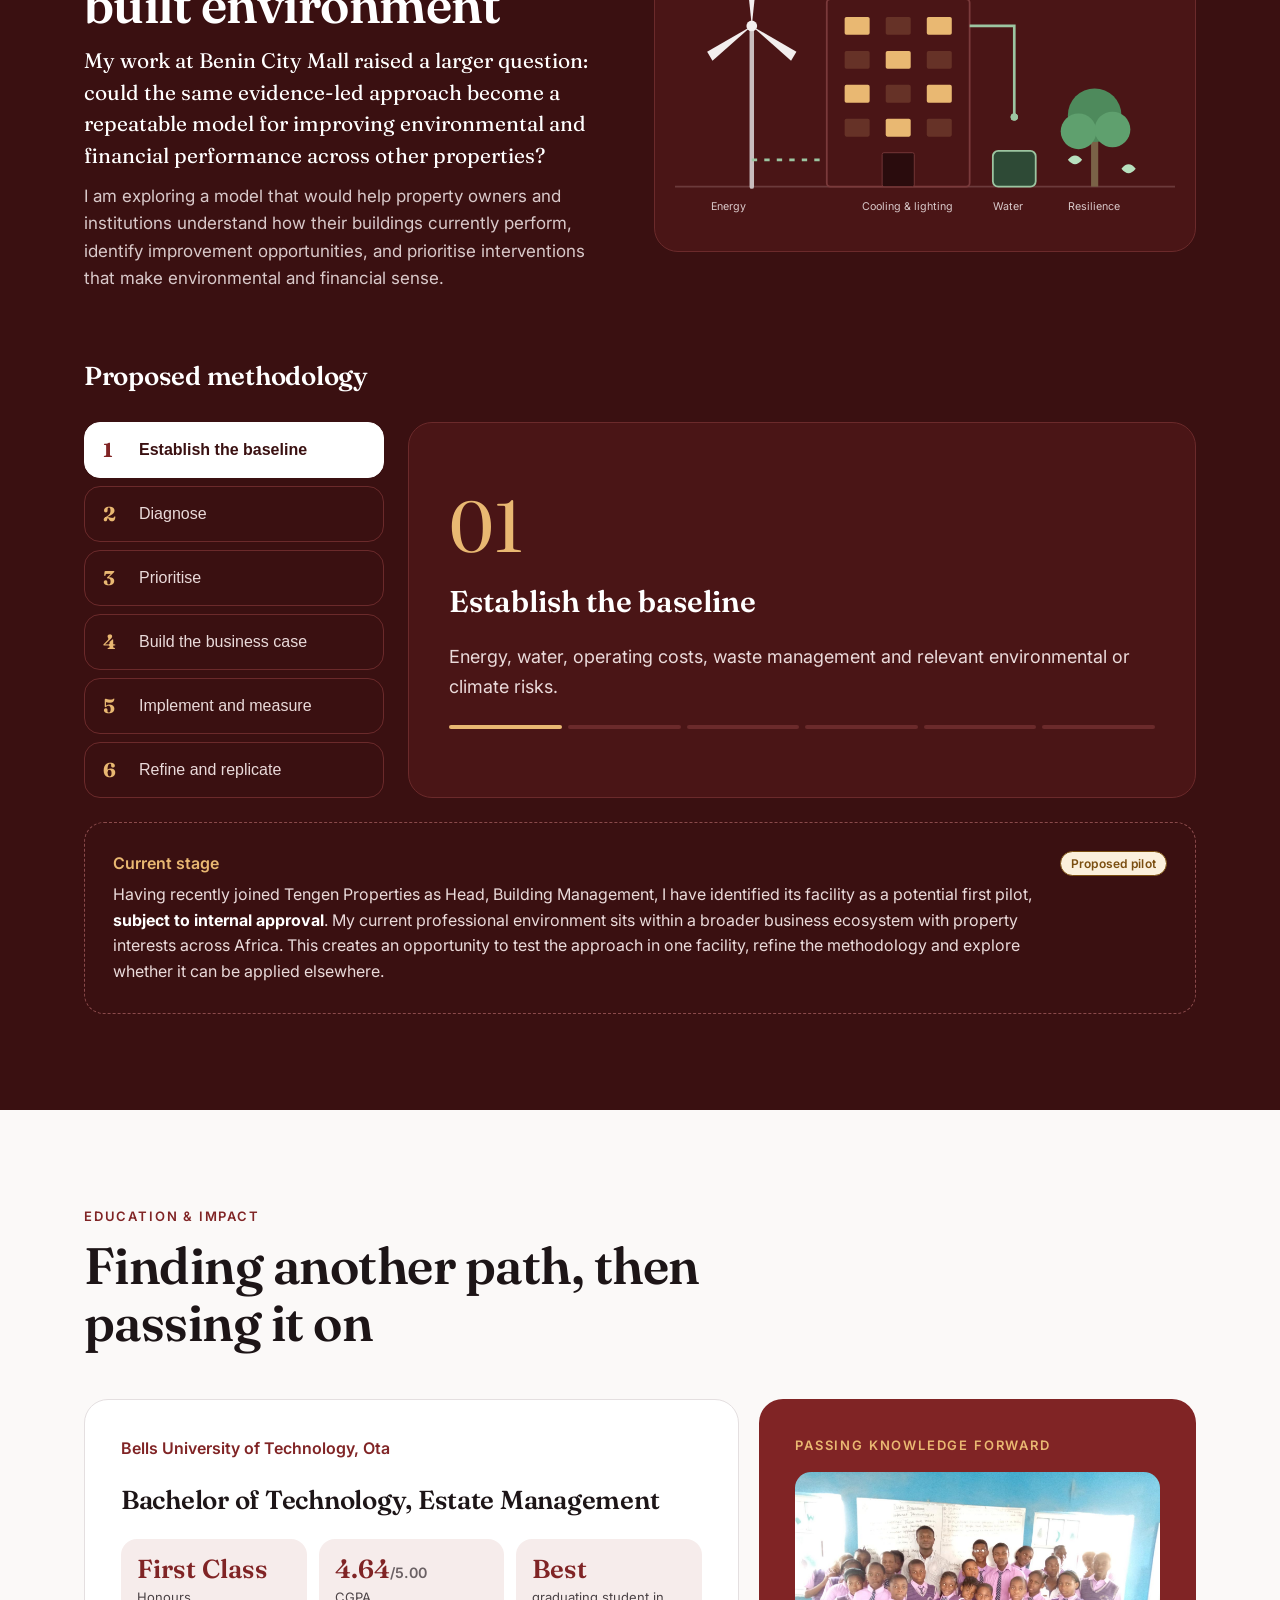
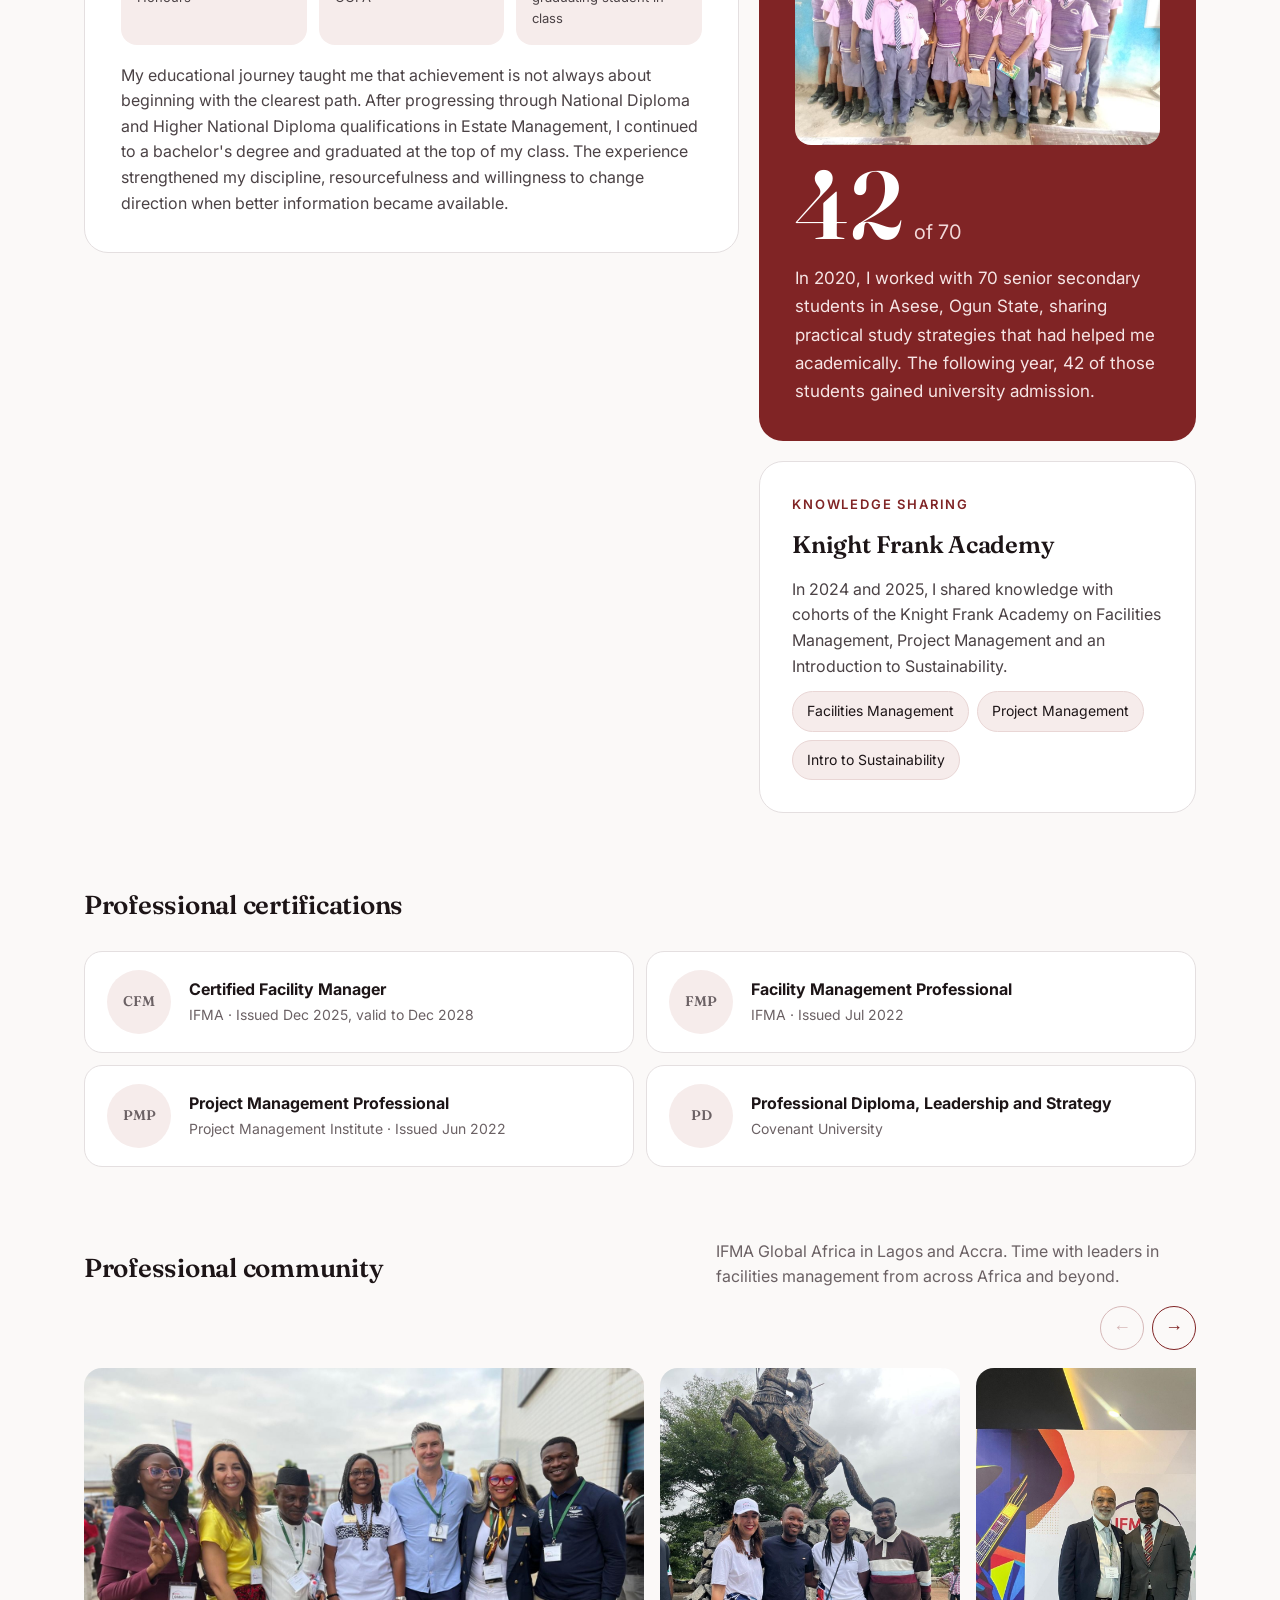
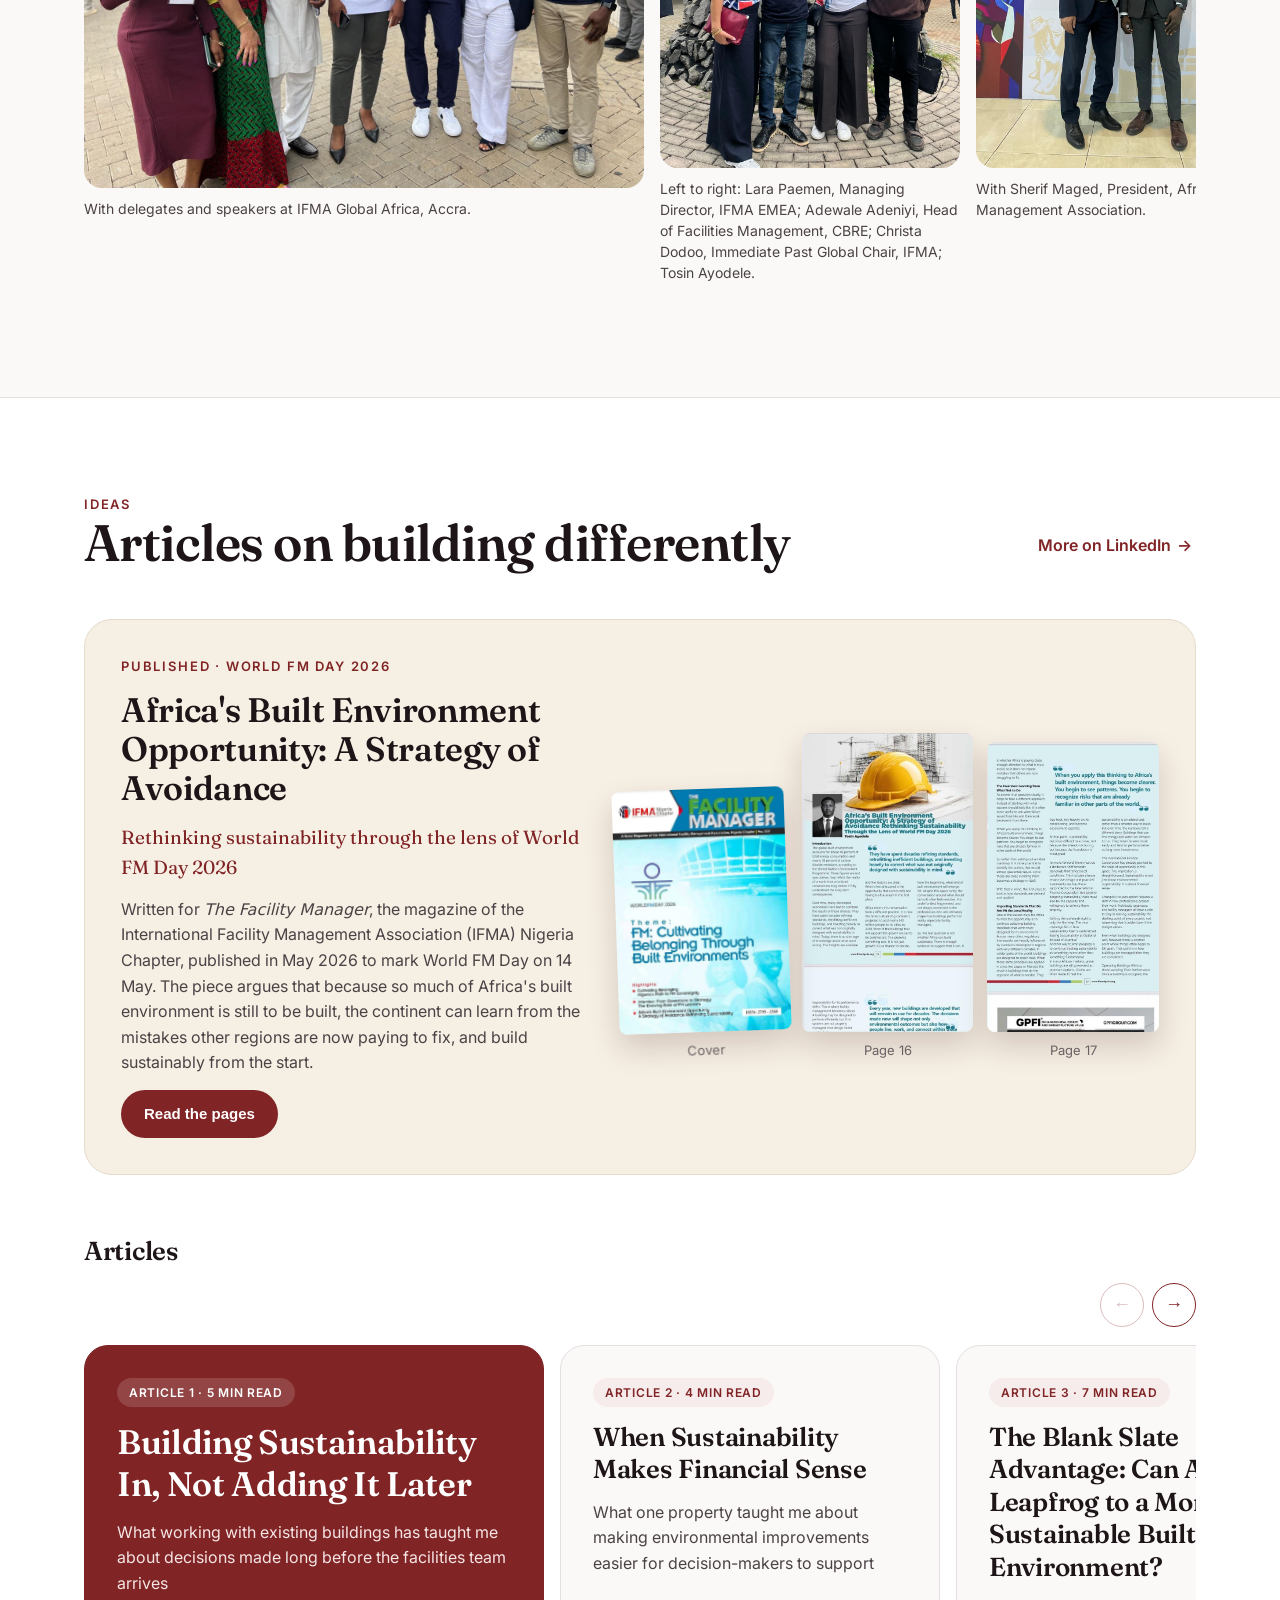
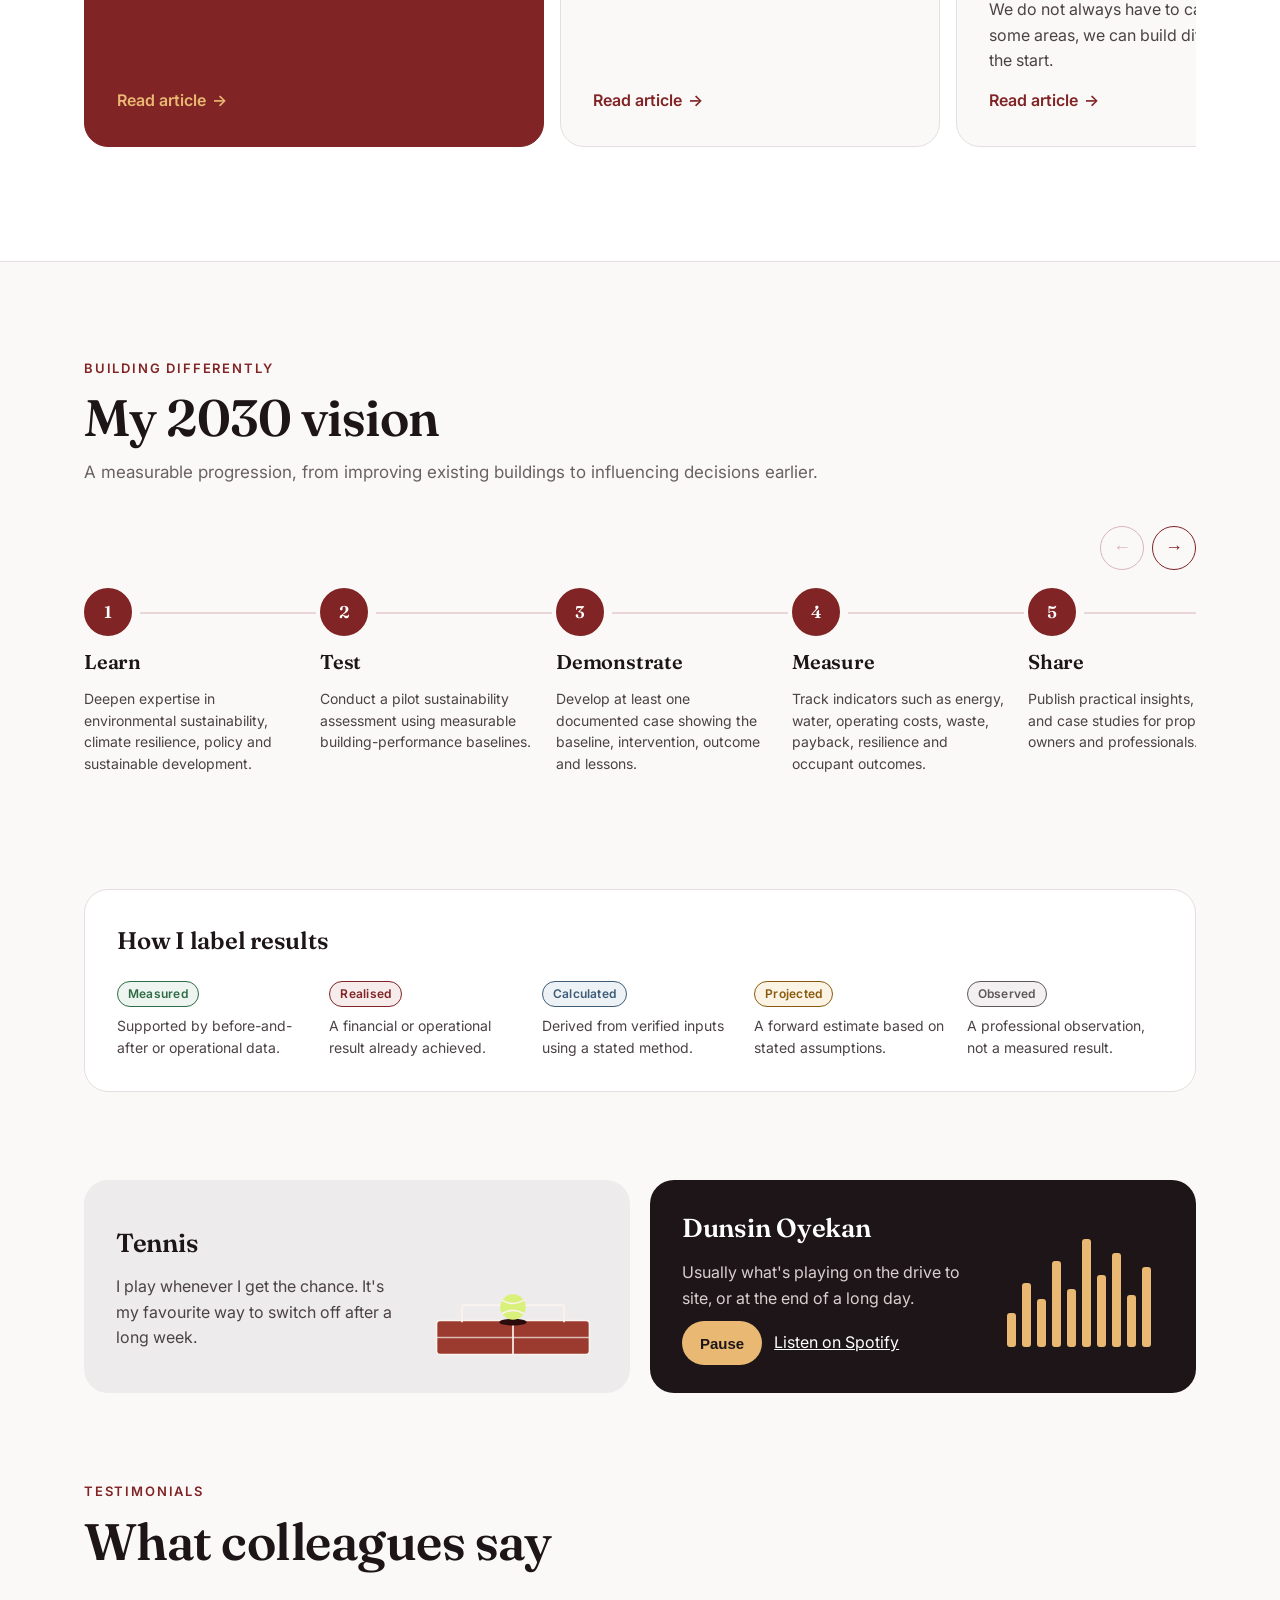
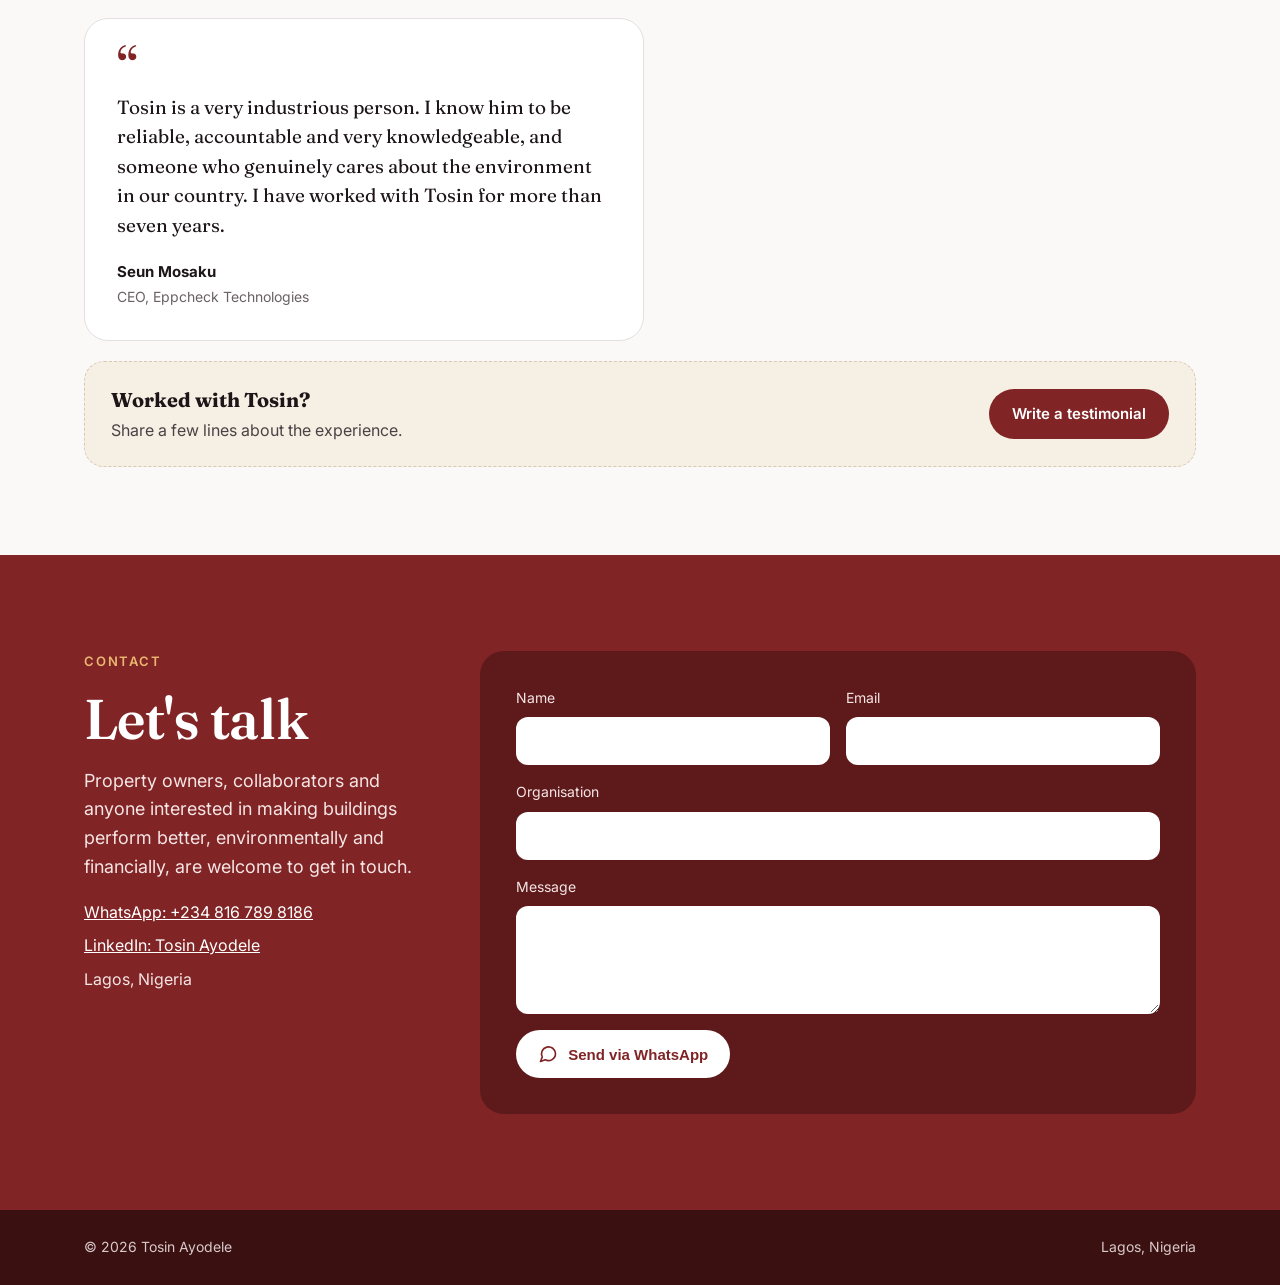
==== commit 361bf207: "Add IFMA Global Africa photos; testimonial submission link with approval page" ====
--- a/index.html
+++ b/index.html
@@ -16,7 +16,7 @@
 <link rel="preconnect" href="https://fonts.googleapis.com">
 <link rel="preconnect" href="https://fonts.gstatic.com" crossorigin>
 <link href="https://fonts.googleapis.com/css2?family=Fraunces:opsz,wght@9..144,500;9..144,600&family=Inter:wght@400;500;600&display=swap" rel="stylesheet">
-<link rel="stylesheet" href="styles.css?v=a3e0ab56">
+<link rel="stylesheet" href="styles.css?v=5b3492b3">
 </head>
 <body>
 
@@ -332,6 +332,10 @@
         <figure class="reveal"><img src="assets/ifma-leaders.jpg" alt="Lara Paemen, Adewale Adeniyi, Christa Dodoo and Tosin Ayodele standing in front of a statue" width="1050" height="1400" loading="lazy"><figcaption>Left to right: Lara Paemen, Managing Director, IFMA EMEA; Adewale Adeniyi, Head of Facilities Management, CBRE; Christa Dodoo, Immediate Past Global Chair, IFMA; Tosin Ayodele.</figcaption></figure>
         <figure class="reveal"><img src="assets/ifma-sherif-maged.jpg" alt="Tosin with Sherif Maged in front of the IFMA Global Africa backdrop" width="1050" height="1400" loading="lazy"><figcaption>With Sherif Maged, President, Africa Facilities Management Association.</figcaption></figure>
         <figure class="reveal"><img src="assets/ifma-matt-tucker.jpg" alt="Tosin with Matt Tucker in front of the IFMA Global Africa backdrop" width="810" height="1080" loading="lazy"><figcaption>With Matt Tucker, Director of Research, International Facility Management Association.</figcaption></figure>
+        <figure class="g-wide reveal"><img src="assets/ifma-nigeria-delegates.jpg" alt="Tosin with delegates and speakers from Nigeria holding IFMA Global Africa signs" width="1400" height="1050" loading="lazy"><figcaption>With delegates and speakers from Nigeria at IFMA Global Africa, Accra.</figcaption></figure>
+        <figure class="reveal"><img src="assets/ifma-segun-adebayo.jpg" alt="Tosin with Segun Adebayo in front of the IFMA Global Africa backdrop" width="1400" height="1050" loading="lazy"><figcaption>With Segun Adebayo, Past President, IFMA Nigeria Chapter.</figcaption></figure>
+        <figure class="reveal"><img src="assets/ifma-ghana-chapter.jpg" alt="Tosin, Linda Naa Lamiley Lanquaye-Mills and Prince Botwe in front of the IFMA Ghana Chapter sign" width="1400" height="1050" loading="lazy"><figcaption>Left to right: Tosin Ayodele; Linda Naa Lamiley Lanquaye-Mills, Facilities and Events Manager, The OR Foundation; Prince Botwe, award-winning IFMA Global Influencer.</figcaption></figure>
+        <figure class="reveal"><img src="assets/ifma-henry-mulindwa.jpg" alt="Tosin with Henry Mulindwa outside a shopping mall in Accra" width="810" height="1080" loading="lazy"><figcaption>With Henry Mulindwa, President, IFMA Uganda Chapter.</figcaption></figure>
       </div>
     </div>
   </div>
@@ -468,6 +472,10 @@
       <h2>What colleagues say</h2>
     </div>
     <div class="quotes" id="quotes"></div>
+    <div class="share-t">
+      <p><strong>Worked with Tosin?</strong>Share a few lines about the experience.</p>
+      <a href="testimonial.html" class="btn btn-primary">Write a testimonial</a>
+    </div>
   </div>
 </section>
 
@@ -518,6 +526,6 @@
   <img id="lbImg" src="" alt="">
 </dialog>
 
-<script src="script.js?v=a3e0ab56"></script>
+<script src="script.js?v=5b3492b3"></script>
 </body>
 </html>
--- a/styles.css
+++ b/styles.css
@@ -498,3 +498,33 @@
 .art-hero-portrait img{aspect-ratio:4/5;object-position:center 15%}
 @media (max-width:640px){.art-hero-wide img{aspect-ratio:7/3}.art-hero-portrait img{aspect-ratio:4/5}}
 .art-hero figcaption{font-size:13px;color:var(--muted);margin-top:10px;text-align:center}
+.gallery.hs figure img{object-position:center 30%}
+
+/* testimonial form + admin */
+.tform-wrap{padding:56px 24px 80px;display:flex;flex-direction:column;gap:16px}
+.tform-wrap h1{font-family:var(--serif);font-size:clamp(36px,5vw,52px);line-height:1.08}
+.tform-photo{width:96px;height:96px;border-radius:50%;object-fit:cover;object-position:center top;box-shadow:0 0 0 4px #F6EFE4,0 0 0 6px var(--maroon)}
+.tform{display:flex;flex-direction:column;gap:16px;margin-top:12px;background:#FFFBF4;border:1px solid #E6DACB;border-radius:24px;padding:28px}
+.tform label{display:flex;flex-direction:column;gap:8px;font-size:14px;font-weight:500;color:var(--ink)}
+.tform input:not([type=checkbox]),.tform textarea{background:#fff;border:1.5px solid #E6DACB;border-radius:12px;padding:13px 14px;font:inherit;font-size:16px;font-weight:400;color:var(--ink)}
+.tform input:focus,.tform textarea:focus{outline:none;border-color:var(--maroon)}
+.tform textarea{resize:vertical}
+.tform .form-row label{flex:1 1 200px}
+.tform .check{flex-direction:row;align-items:flex-start;gap:12px;font-weight:400;color:var(--body)}
+.tform .check input{width:22px;height:22px;flex:none;margin-top:1px;accent-color:var(--maroon)}
+.tform button{align-self:flex-start}
+.opt{font-weight:400;color:var(--muted)}
+.count{font-size:12px;font-weight:400;color:var(--muted);align-self:flex-end}
+.hp{position:absolute;left:-9999px}
+.form-msg{color:#9B2C2C;font-size:14px}
+.tform-done{background:#FFFBF4;border:1px solid #E6DACB;border-radius:24px;padding:32px;display:flex;flex-direction:column;gap:14px;align-items:flex-start}
+.tform-done h2{font-family:var(--serif);font-size:32px}
+.adm-h{font-family:var(--serif);font-size:24px;margin:28px 0 12px}
+.adm-list{display:flex;flex-direction:column;gap:14px}
+.adm-card{background:#FFFBF4;border:1px solid #E6DACB;border-radius:18px;padding:22px;display:flex;flex-direction:column;gap:8px}
+.adm-card blockquote{margin:0;font-family:var(--serif);font-size:18px;line-height:1.5}
+.adm-meta{font-size:13px;color:var(--muted)}
+.share-t{display:flex;flex-wrap:wrap;align-items:center;justify-content:space-between;gap:16px;margin-top:20px;background:#F6EFE4;border:1px dashed #D9C9B4;border-radius:20px;padding:22px 26px}
+.share-t p{color:var(--body);margin:0}
+.share-t strong{font-family:var(--serif);font-size:20px;color:var(--ink);display:block;margin-bottom:2px}
+button.btn-link{background:none;border:none;cursor:pointer;font:inherit;font-weight:600}
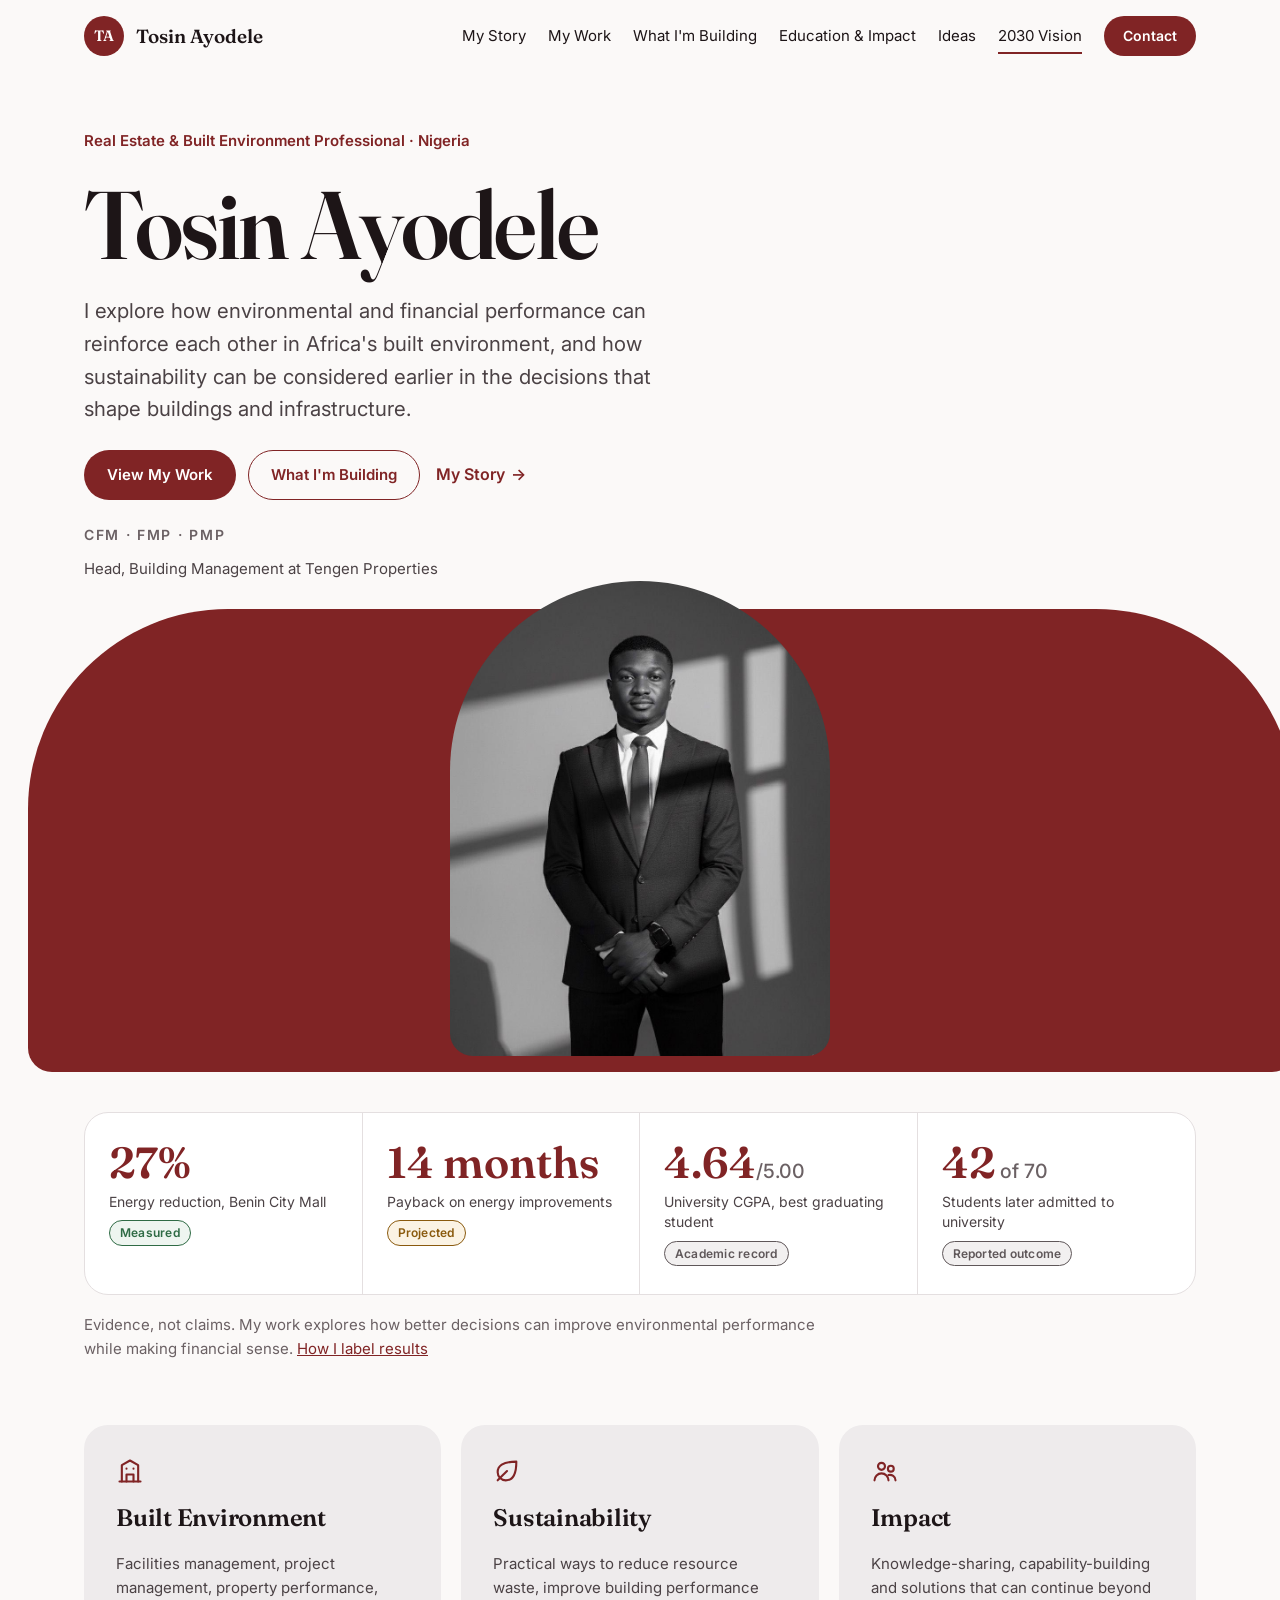
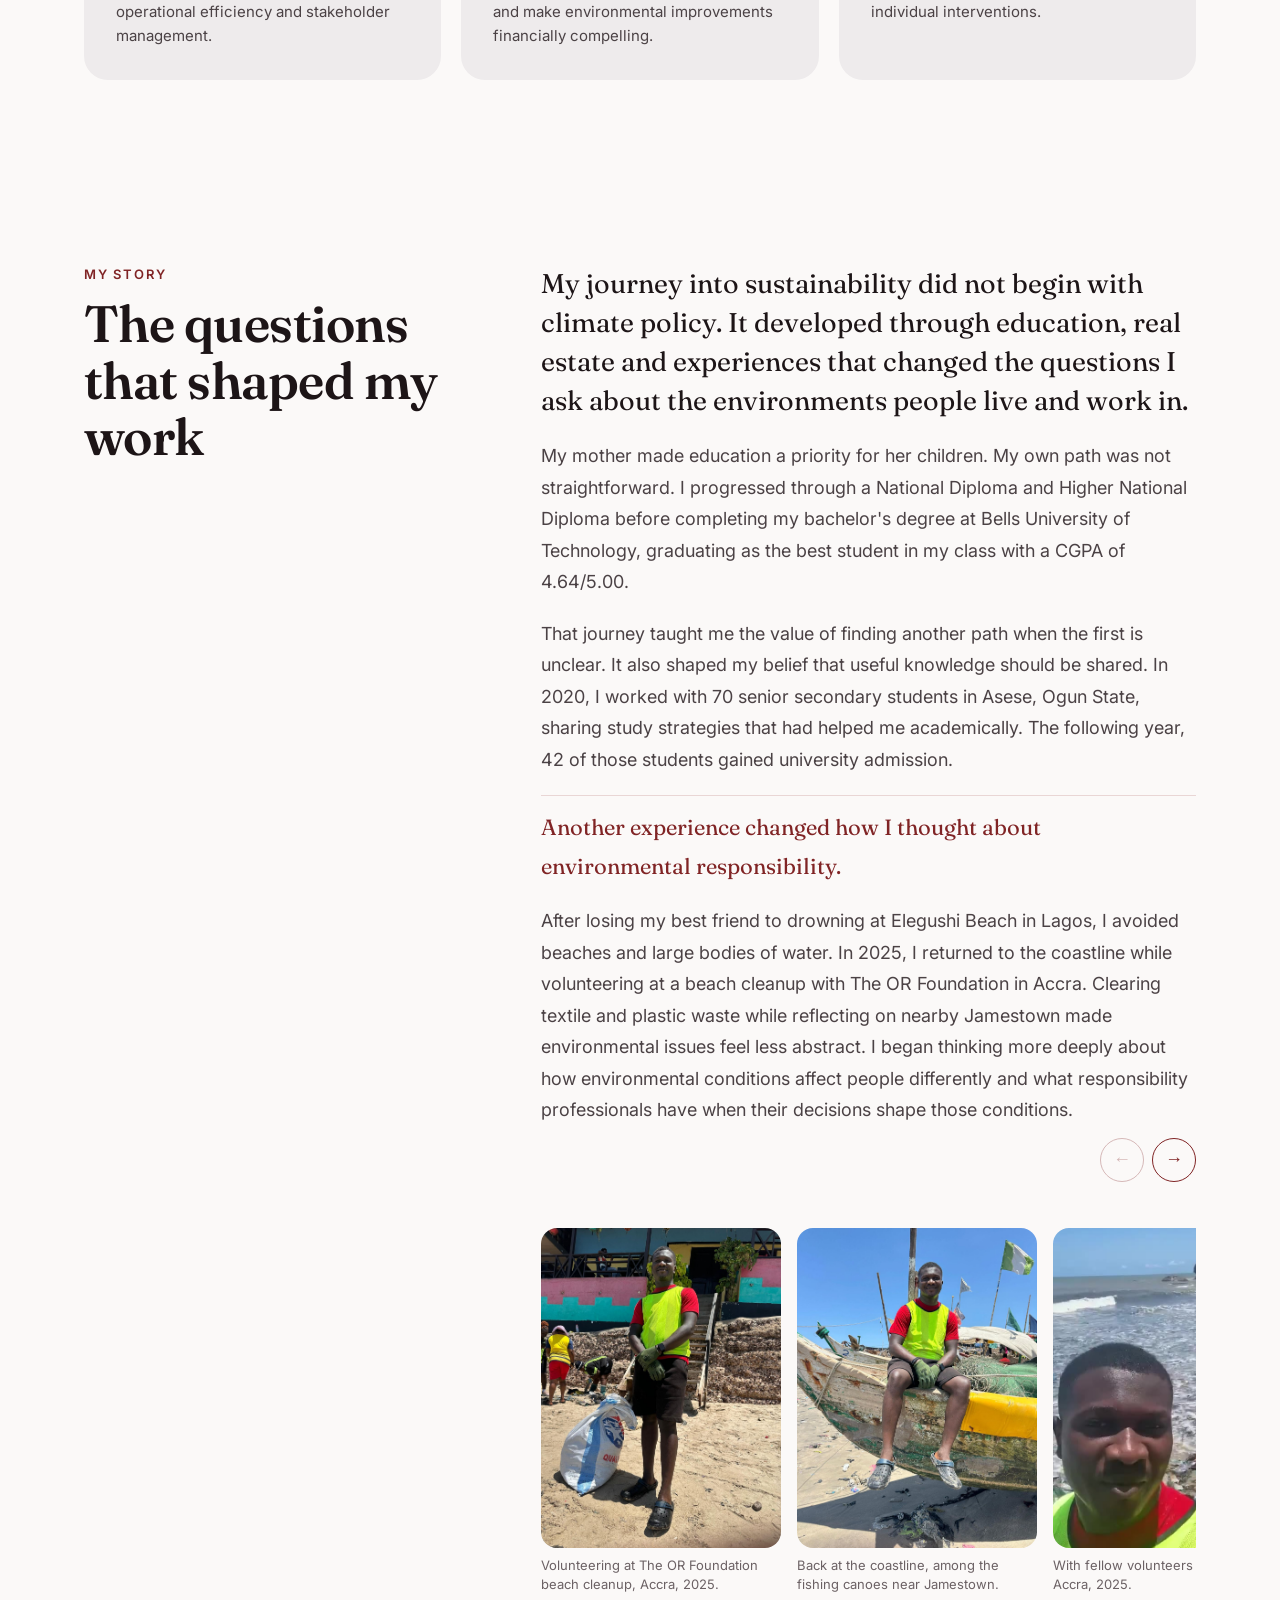
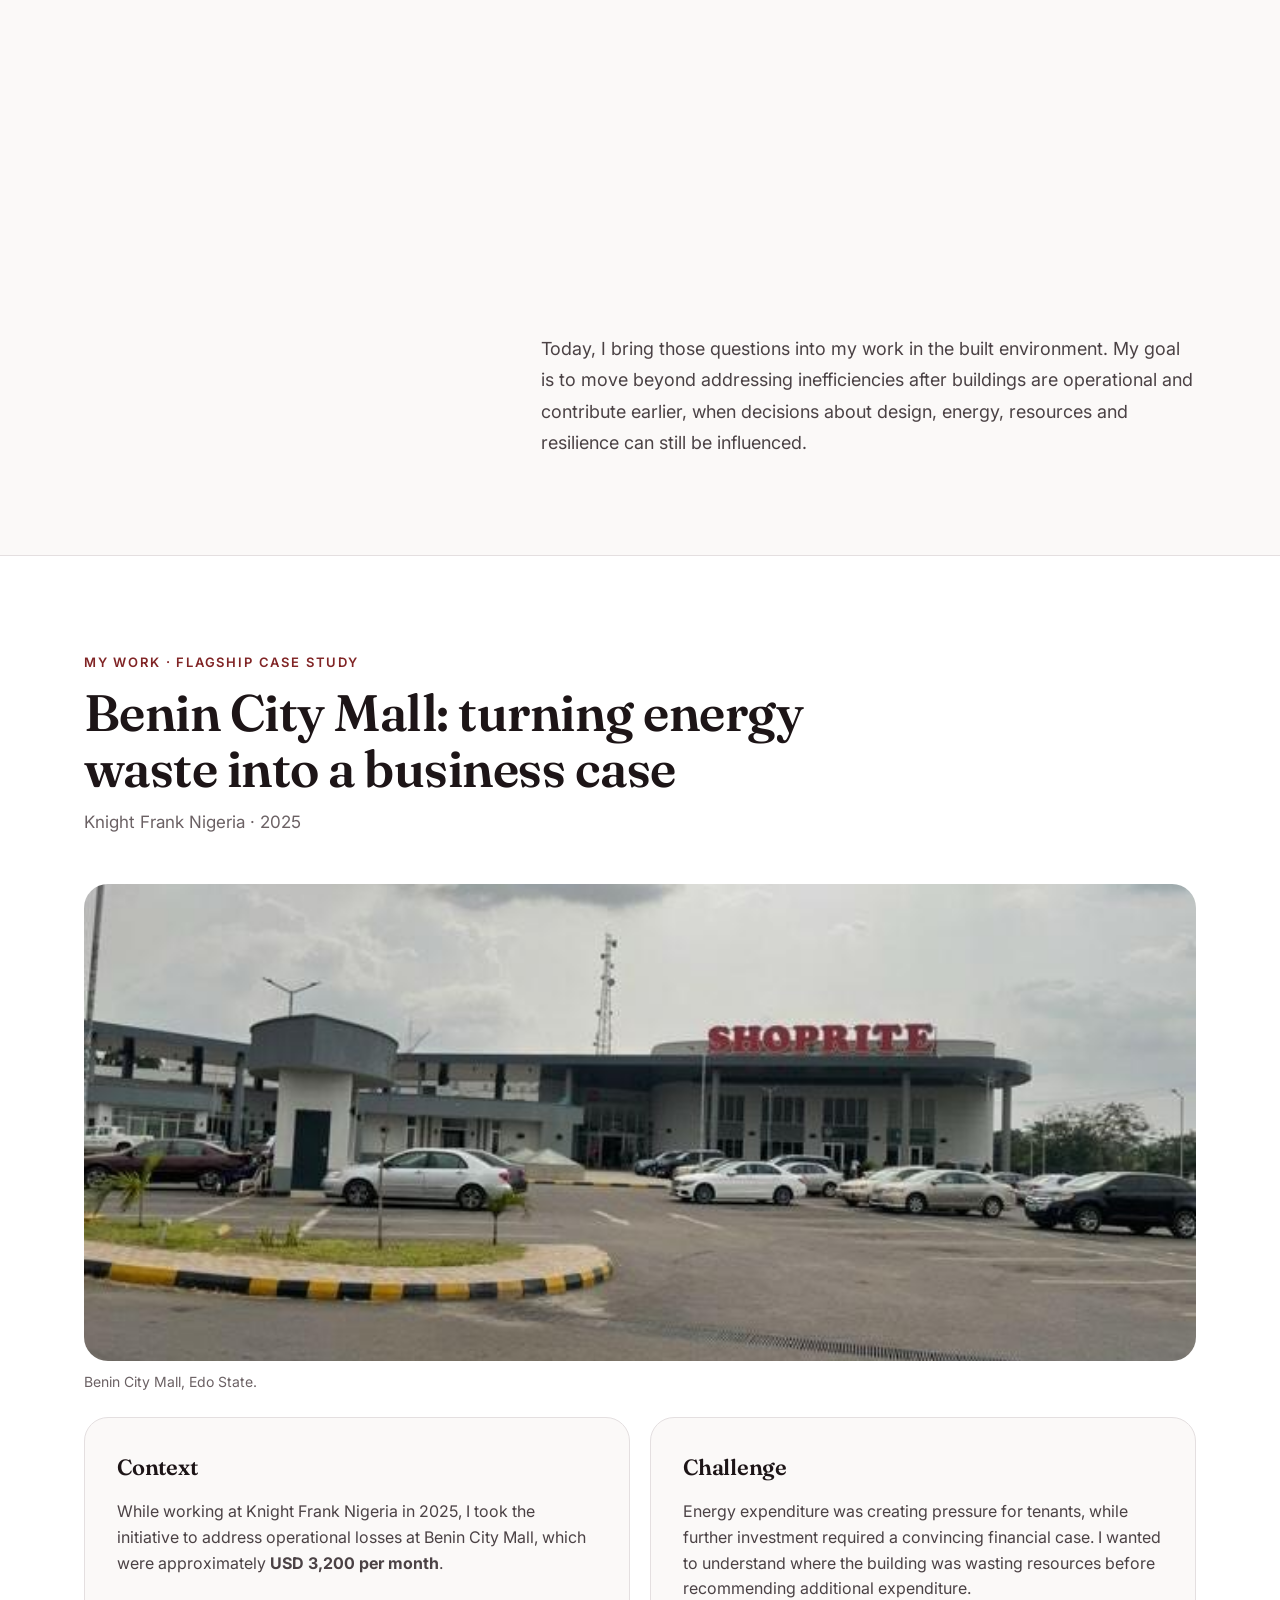
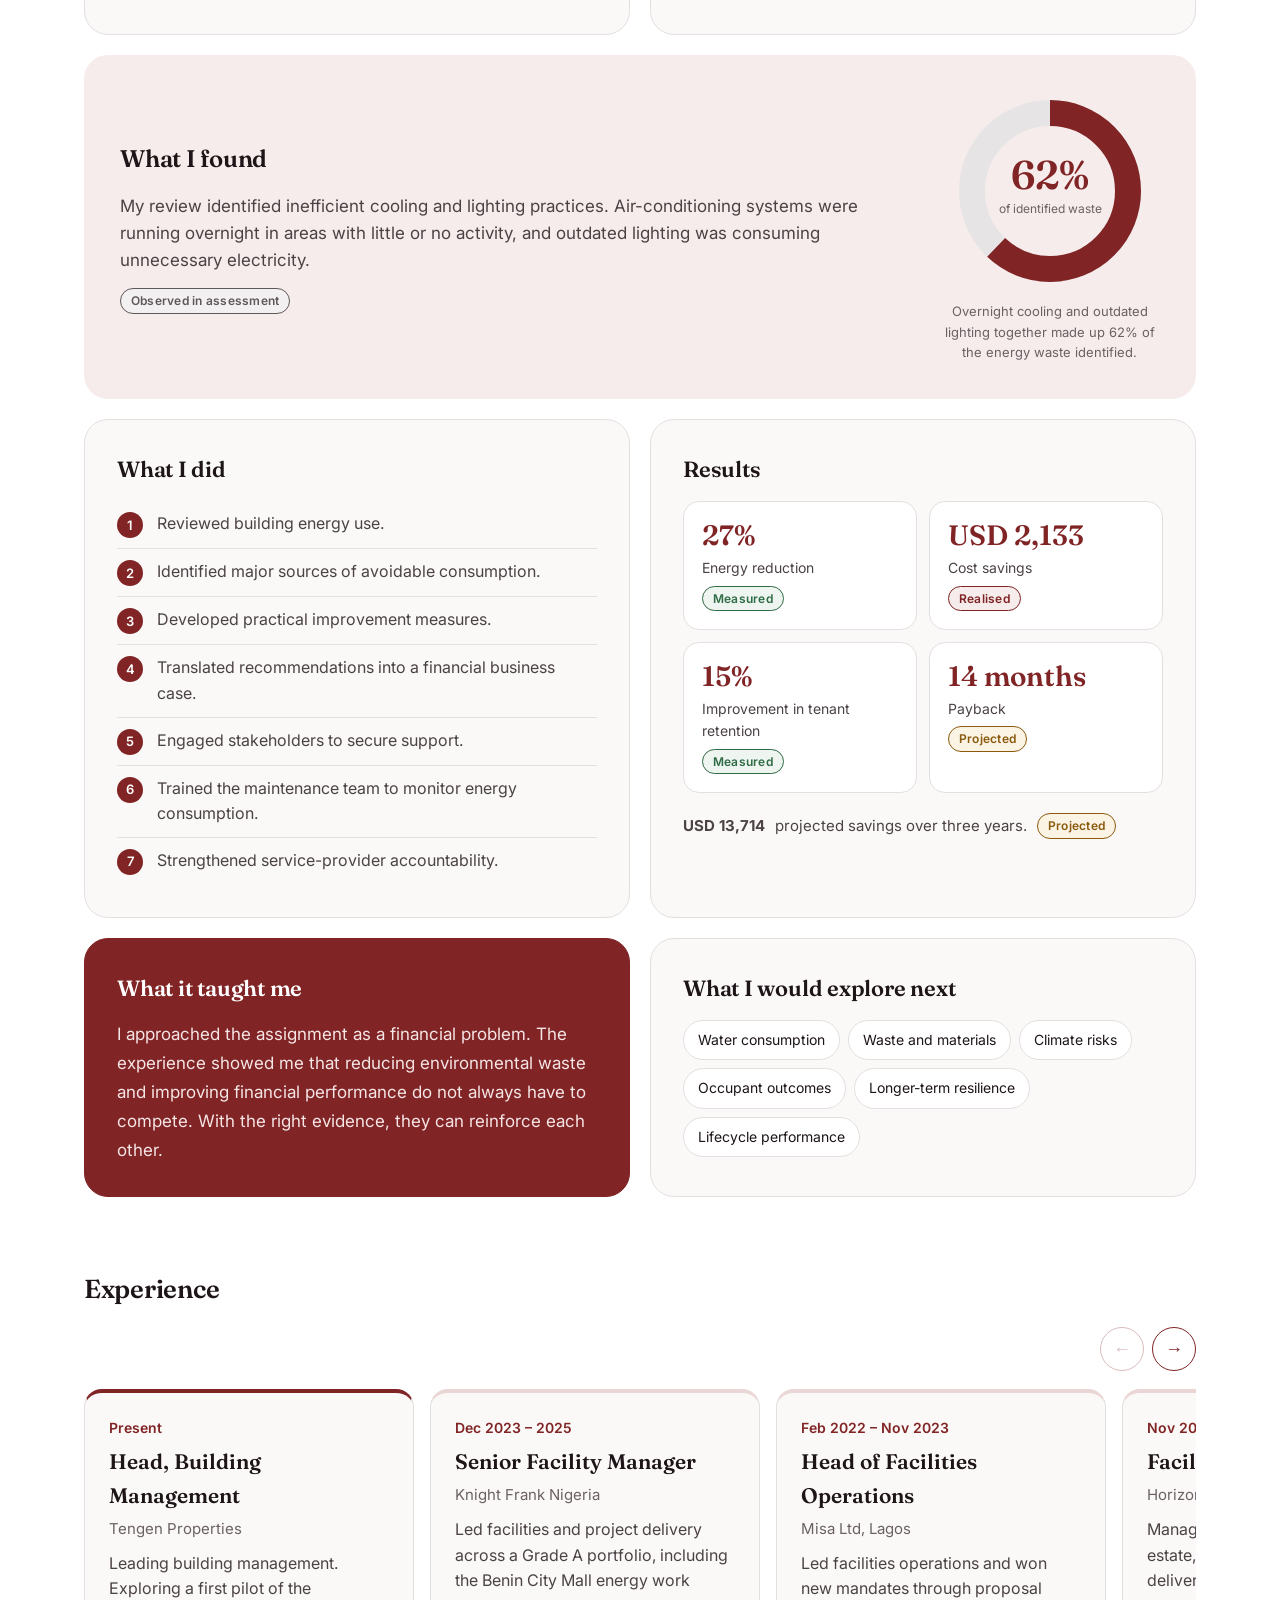
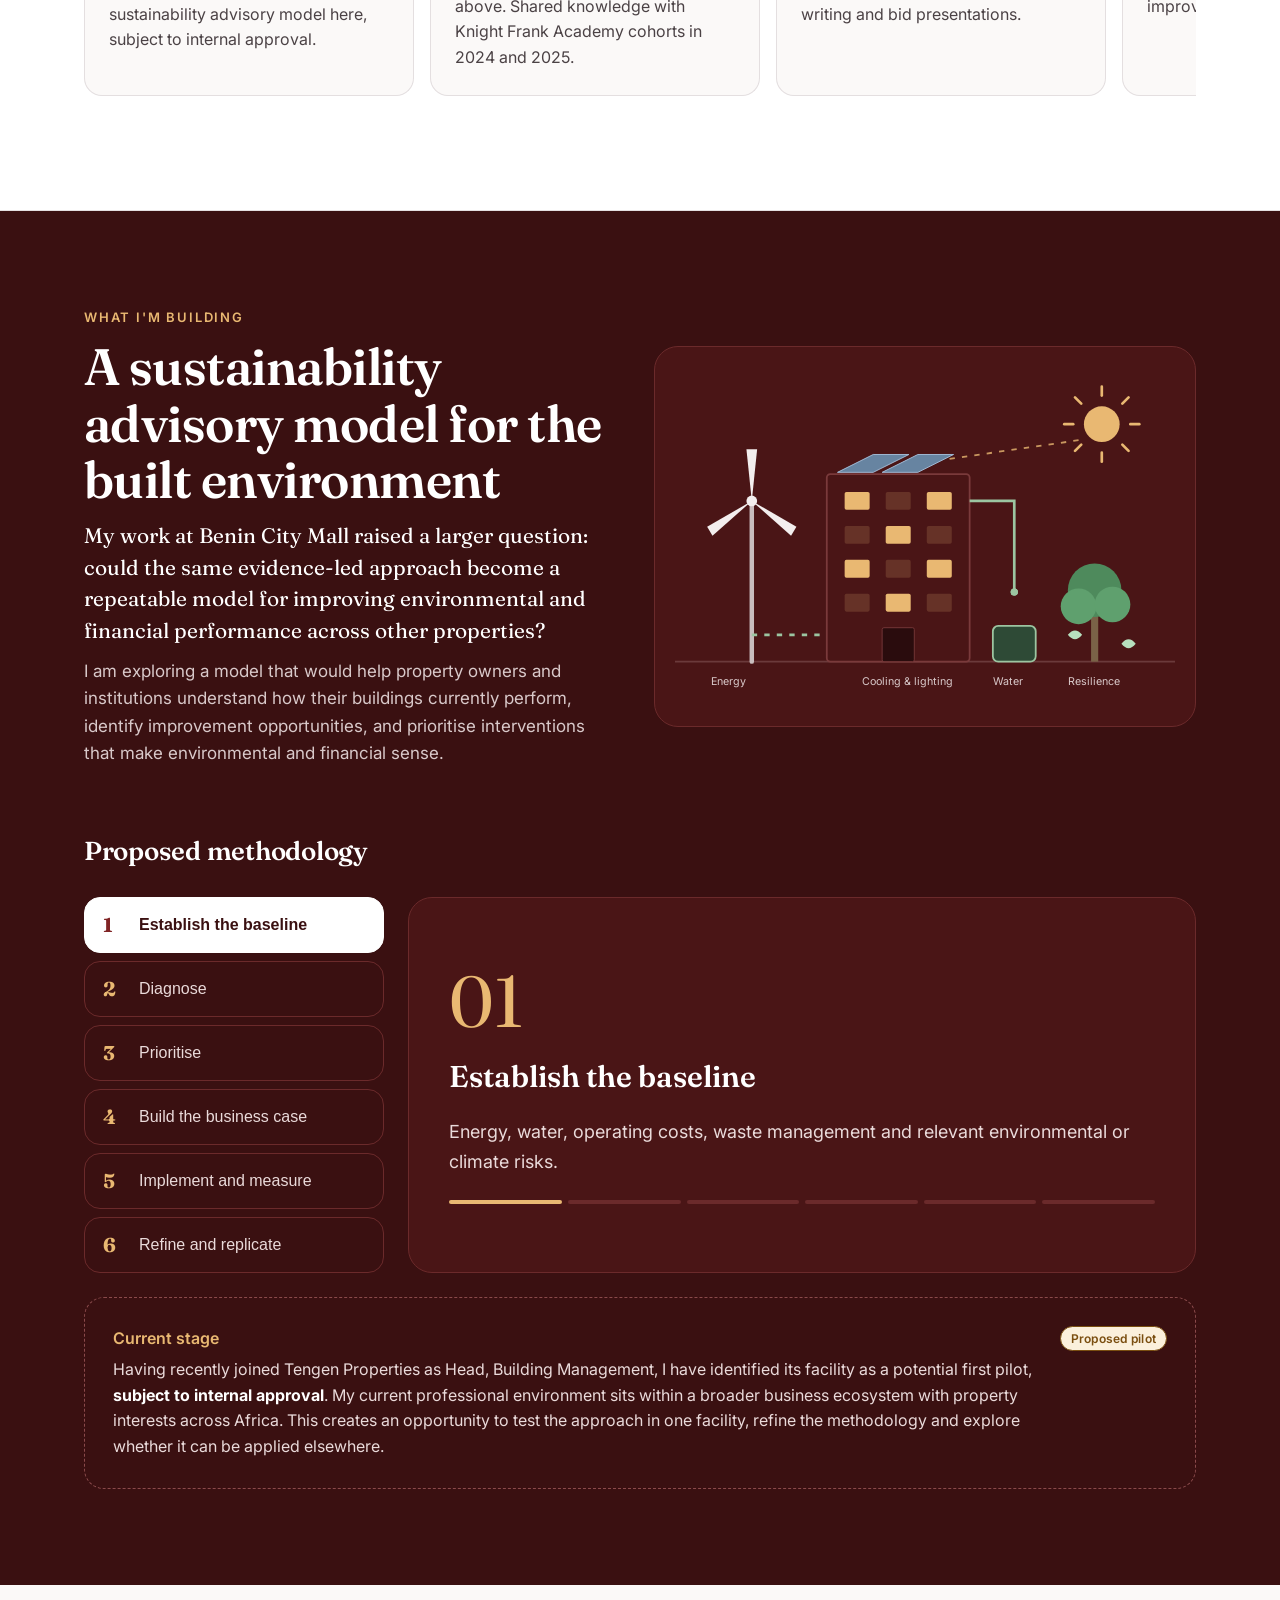
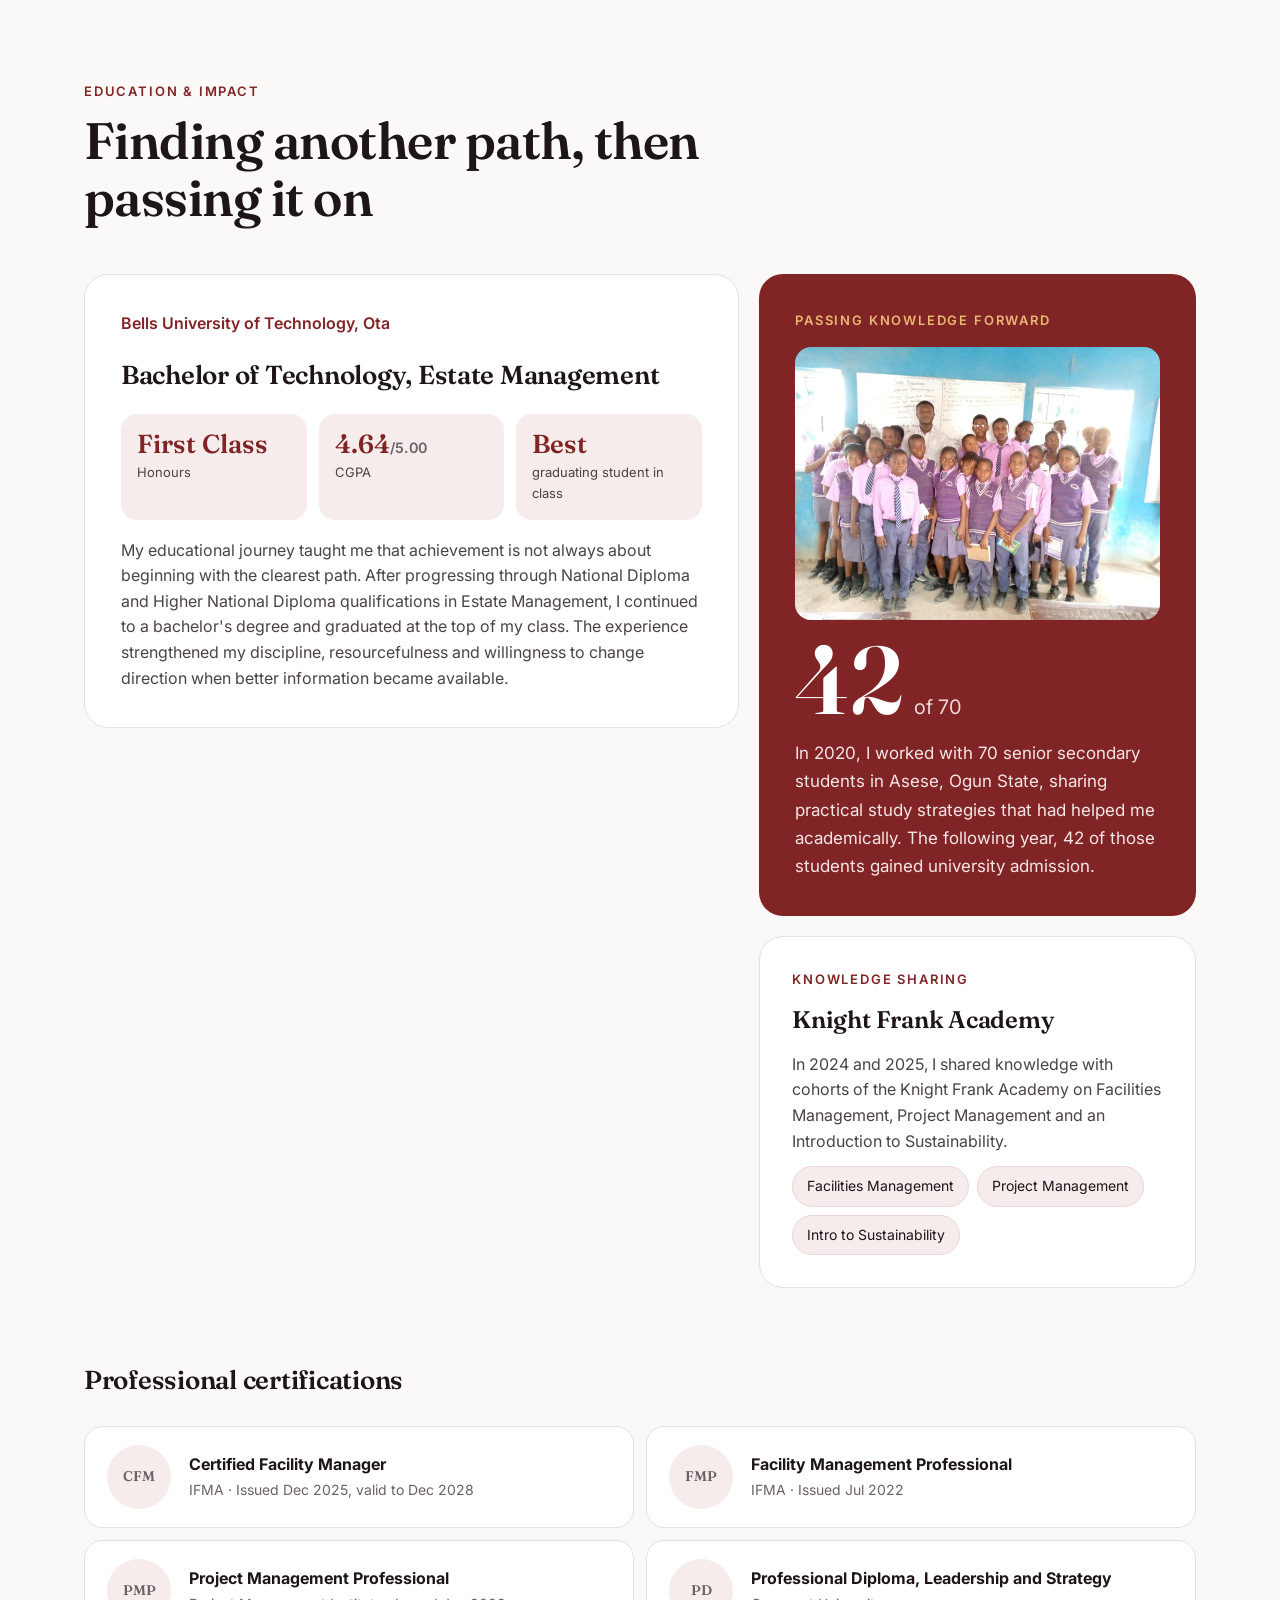
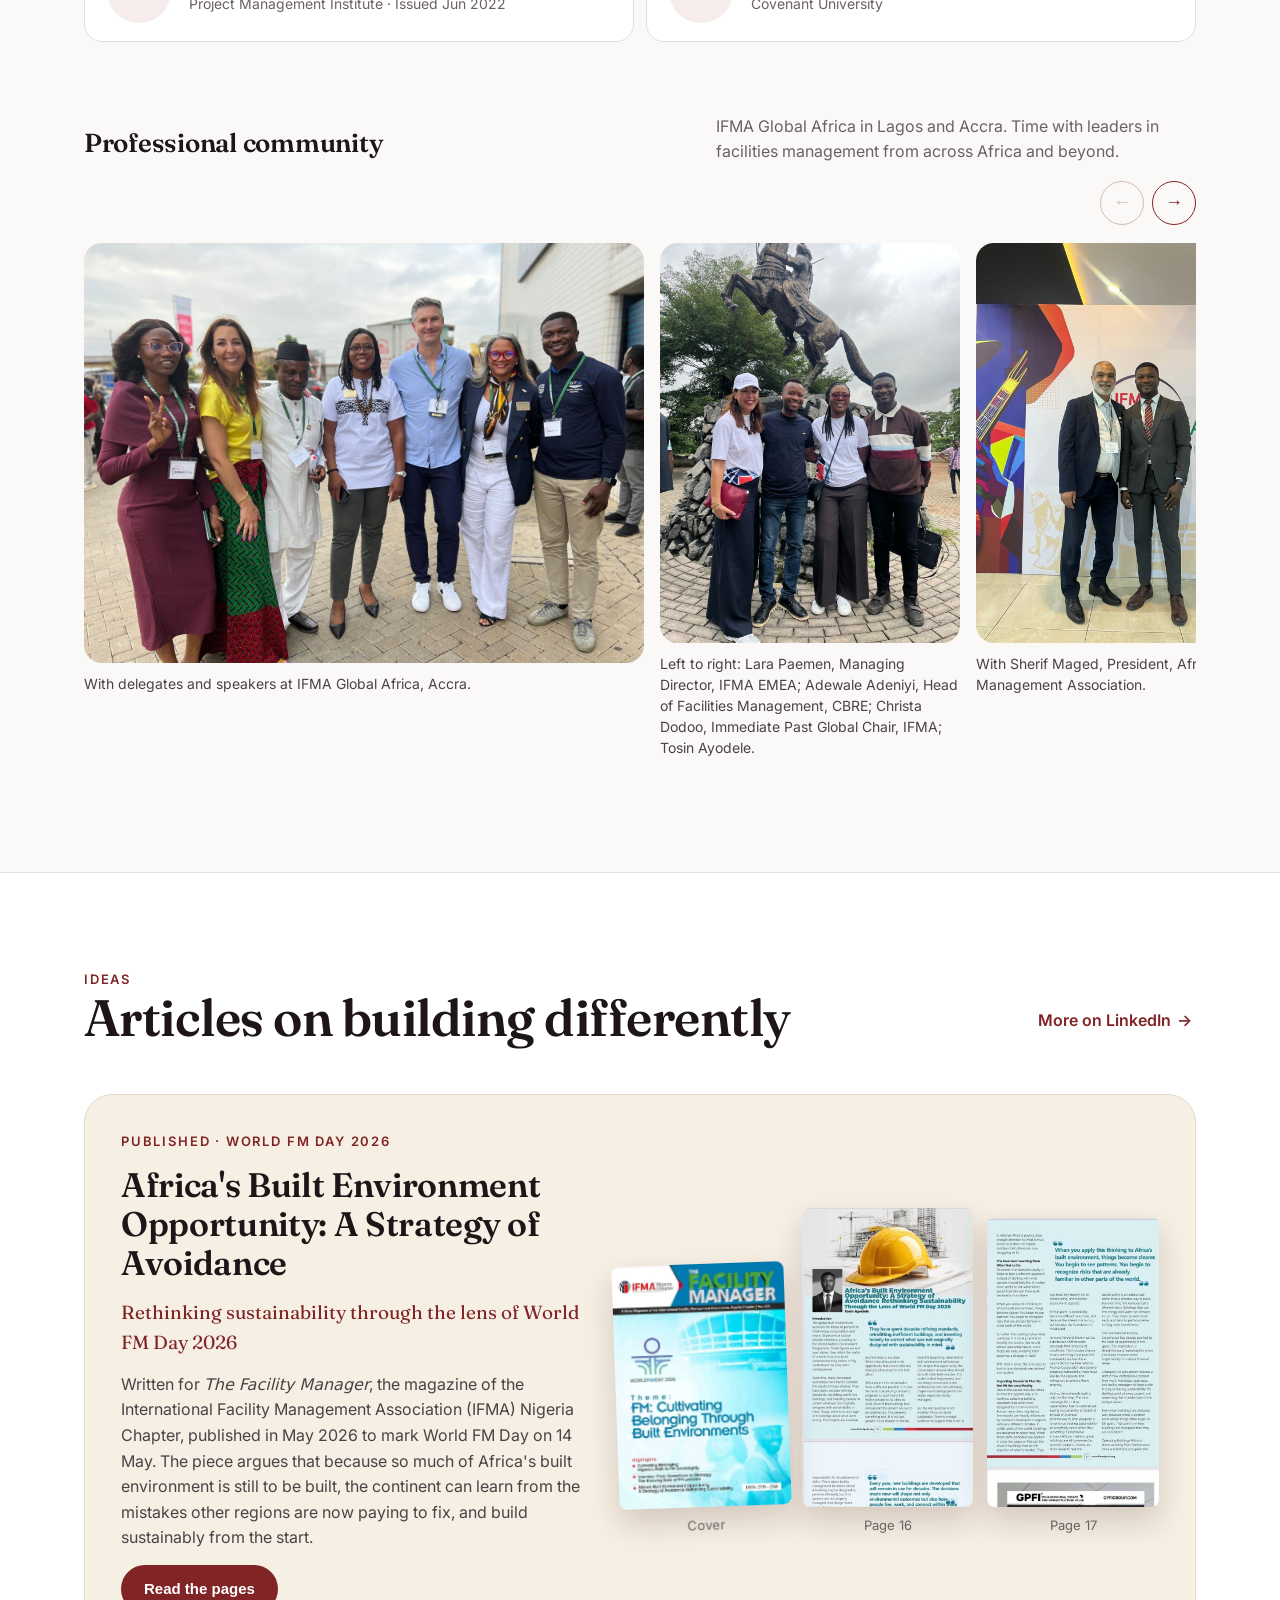
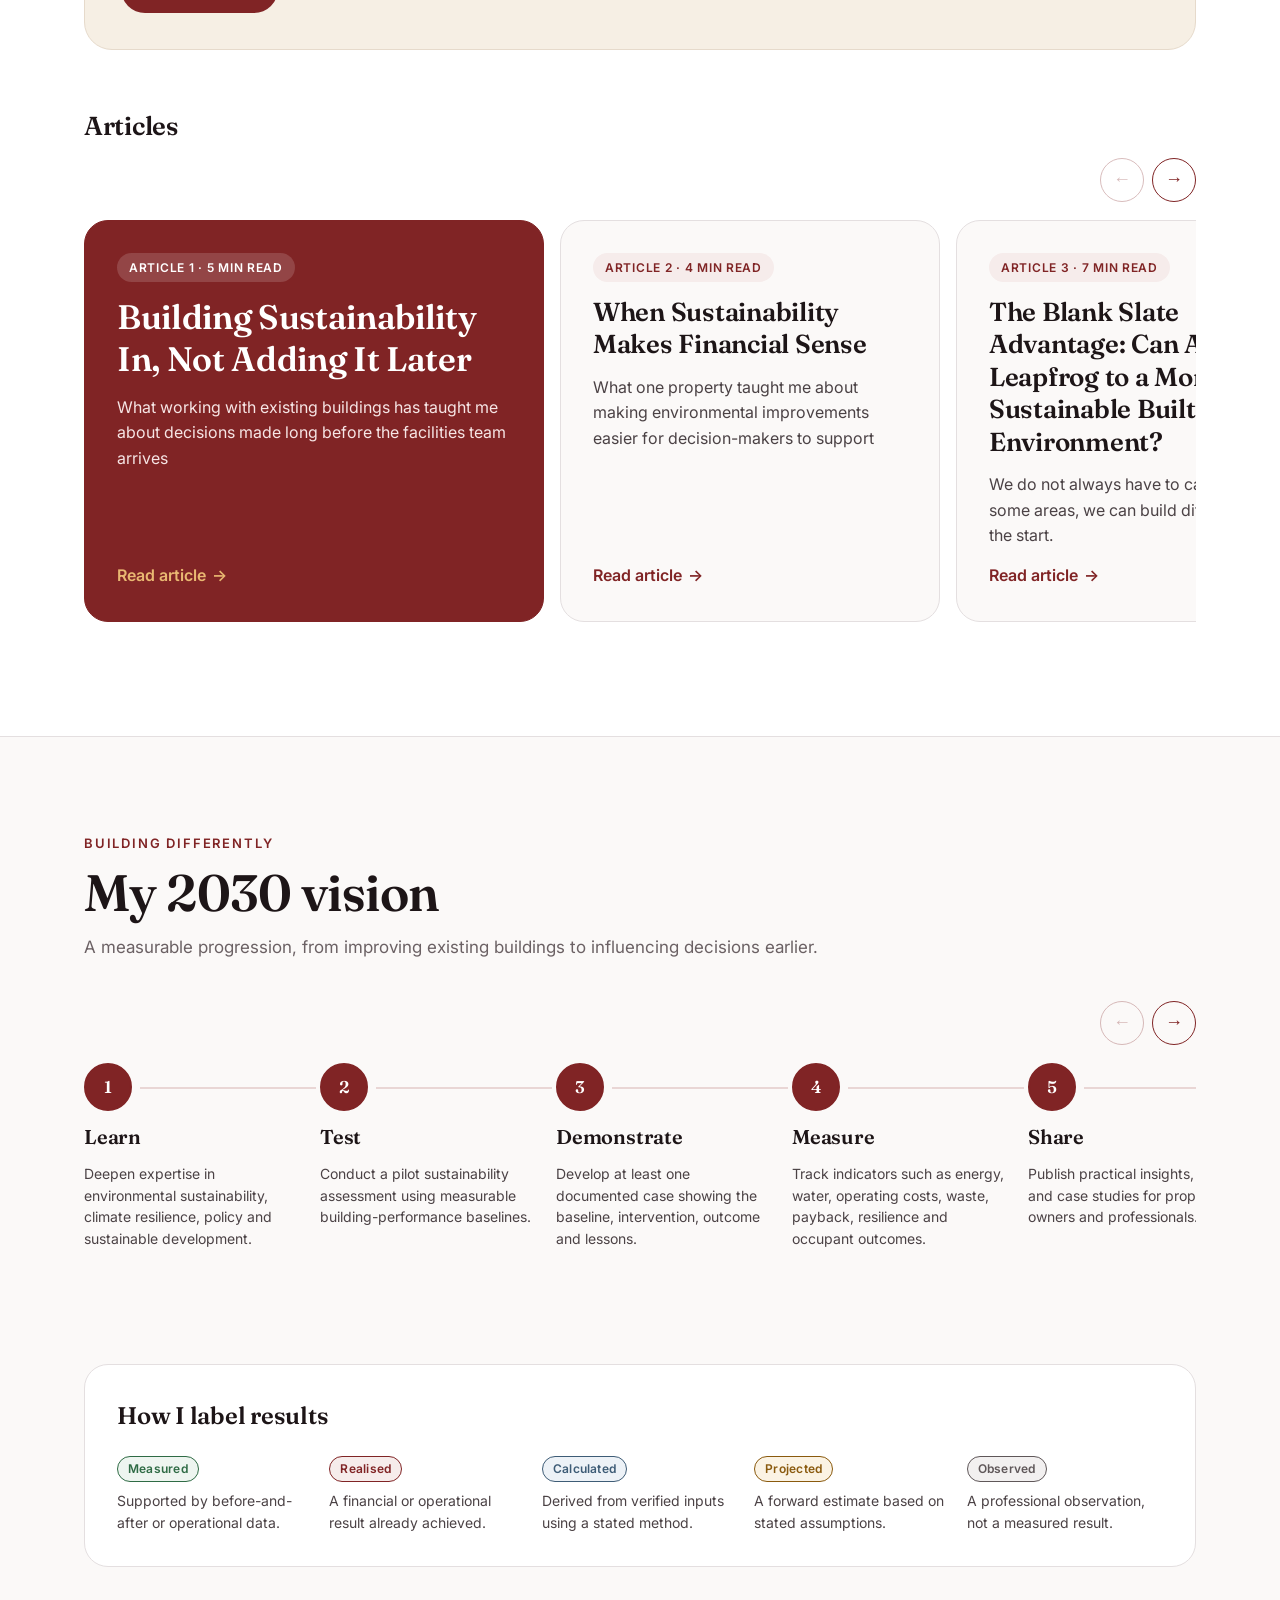
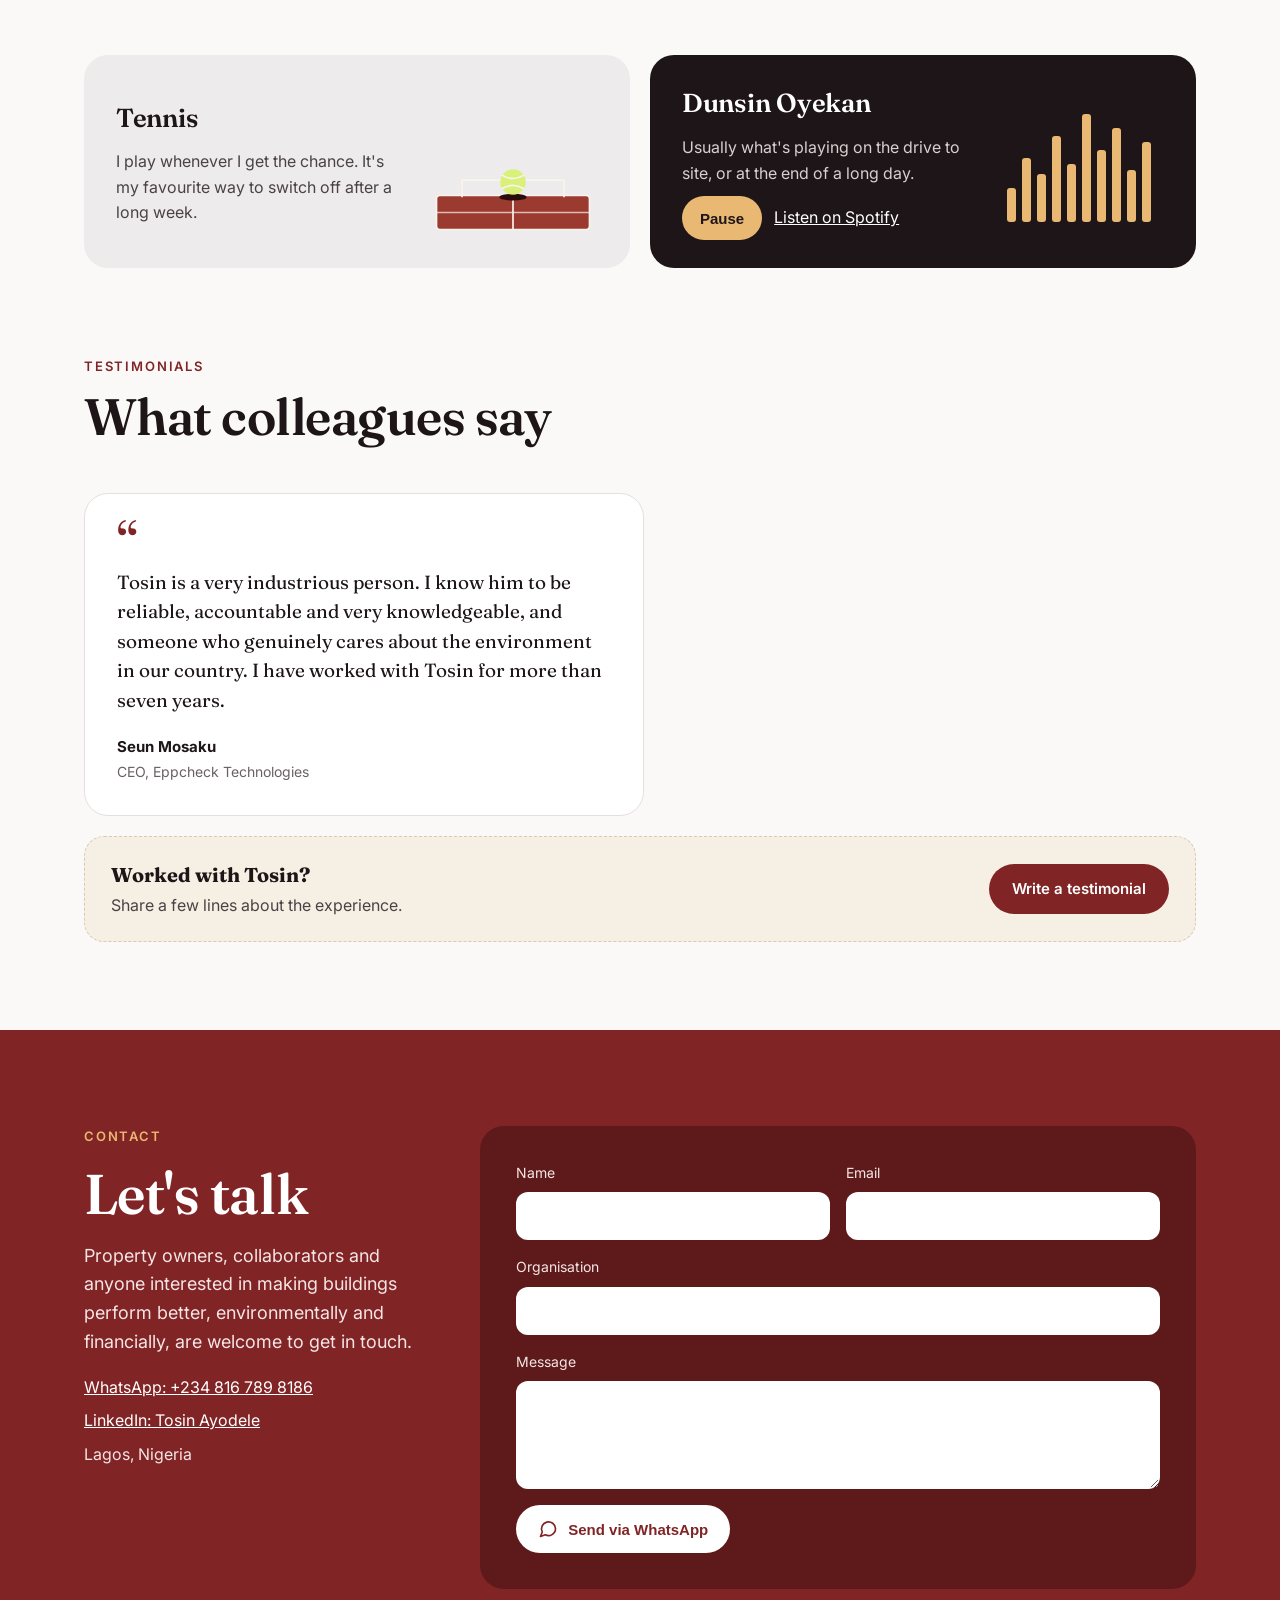
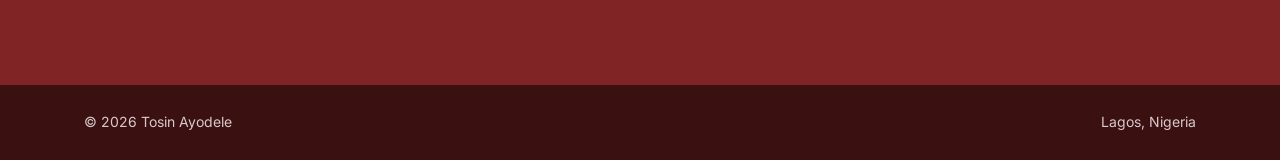
==== commit db9412cf: "Admin dashboard: editable content files, build step, save-to-GitHub API" ====
--- a/index.html
+++ b/index.html
@@ -16,9 +16,9 @@
 <link rel="preconnect" href="https://fonts.googleapis.com">
 <link rel="preconnect" href="https://fonts.gstatic.com" crossorigin>
 <link href="https://fonts.googleapis.com/css2?family=Fraunces:opsz,wght@9..144,500;9..144,600&family=Inter:wght@400;500;600&display=swap" rel="stylesheet">
-<link rel="stylesheet" href="styles.css?v=5b3492b3">
+<link rel="stylesheet" href="styles.css?v=c6822f37">
 </head>
-<body>
+<body data-wa="2348167898186">
 
 <a class="skip" href="#main">Skip to content</a>
 
@@ -49,7 +49,7 @@
     <div class="hero-copy">
       <p class="kicker">Real Estate &amp; Built Environment Professional · Nigeria</p>
       <h1>Tosin Ayodele</h1>
-      <p class="lead">I explore how environmental and financial performance can reinforce each other in Africa's built environment, and how sustainability can be considered earlier in the decisions that shape buildings and infrastructure.</p>
+      <p class="lead">I explore how environmental and financial performance can reinforce each other in Africa&#x27;s built environment, and how sustainability can be considered earlier in the decisions that shape buildings and infrastructure.</p>
       <div class="row">
         <a href="#work" class="btn btn-primary">View My Work</a>
         <a href="#building" class="btn btn-outline">What I'm Building</a>
@@ -57,6 +57,7 @@
       </div>
       <p class="creds">CFM · FMP · PMP</p>
       <p class="now">Head, Building Management at Tengen Properties</p>
+    </div>
     </div>
     <div class="hero-photo">
       <img src="assets/portrait.jpg" alt="Portrait of Tosin Ayodele" width="896" height="1075">
@@ -120,11 +121,11 @@
     </div>
     <div class="story-body">
       <p class="story-lead">My journey into sustainability did not begin with climate policy. It developed through education, real estate and experiences that changed the questions I ask about the environments people live and work in.</p>
-      <p>My mother made education a priority for her children. My own path was not straightforward. I progressed through a National Diploma and Higher National Diploma before completing my bachelor's degree at Bells University of Technology, graduating as the best student in my class with a CGPA of 4.64/5.00.</p>
+      <p>My mother made education a priority for her children. My own path was not straightforward. I progressed through a National Diploma and Higher National Diploma before completing my bachelor&#x27;s degree at Bells University of Technology, graduating as the best student in my class with a CGPA of 4.64/5.00.</p>
       <p>That journey taught me the value of finding another path when the first is unclear. It also shaped my belief that useful knowledge should be shared. In 2020, I worked with 70 senior secondary students in Asese, Ogun State, sharing study strategies that had helped me academically. The following year, 42 of those students gained university admission.</p>
       <p class="story-break">Another experience changed how I thought about environmental responsibility.</p>
       <p>After losing my best friend to drowning at Elegushi Beach in Lagos, I avoided beaches and large bodies of water. In 2025, I returned to the coastline while volunteering at a beach cleanup with The OR Foundation in Accra. Clearing textile and plastic waste while reflecting on nearby Jamestown made environmental issues feel less abstract. I began thinking more deeply about how environmental conditions affect people differently and what responsibility professionals have when their decisions shape those conditions.</p>
-      <div class="story-photos hs" data-hs-label="Accra photos and videos">
+      <div class="story-photos hs" data-hs-label="Story photos and videos">
         <figure><img src="assets/accra-tosin-cleanup.jpg" alt="Tosin in a high-visibility vest and gloves beside a full sack of collected waste on the beach in Accra" width="1050" height="1400" loading="lazy"><figcaption>Volunteering at The OR Foundation beach cleanup, Accra, 2025.</figcaption></figure>
         <figure><img src="assets/accra-tosin-boat.jpg" alt="Tosin sitting on a fishing canoe on the Accra shoreline, with waste visible on the sand" width="1050" height="1400" loading="lazy"><figcaption>Back at the coastline, among the fishing canoes near Jamestown.</figcaption></figure>
         <figure class="vid"><video src="assets/accra-selfie.mp4" poster="assets/accra-selfie-poster.jpg" muted loop playsinline preload="metadata" aria-label="Short video of Tosin and fellow volunteers on the beach in Accra"></video><button type="button" class="vid-btn" aria-label="Pause video"><span aria-hidden="true">❚❚</span></button><figcaption>With fellow volunteers on the beach, Accra, 2025.</figcaption></figure>
@@ -216,7 +217,7 @@
     <!-- Experience timeline -->
     <div class="experience">
       <h3 class="sub-h">Experience</h3>
-      <ol class="timeline hs" id="timeline" data-hs-label="Experience"></ol>
+      <ol class="timeline hs" id="timeline" data-hs-label="Experience"><li class="tl reveal current"><span class="tl-date">Present</span><h4>Head, Building Management</h4><span class="tl-org">Tengen Properties</span><p>Leading building management. Exploring a first pilot of the sustainability advisory model here, subject to internal approval.</p></li><li class="tl reveal"><span class="tl-date">Dec 2023 – 2025</span><h4>Senior Facility Manager</h4><span class="tl-org">Knight Frank Nigeria</span><p>Led facilities and project delivery across a Grade A portfolio, including the Benin City Mall energy work above. Shared knowledge with Knight Frank Academy cohorts in 2024 and 2025.</p></li><li class="tl reveal"><span class="tl-date">Feb 2022 – Nov 2023</span><h4>Head of Facilities Operations</h4><span class="tl-org">Misa Ltd, Lagos</span><p>Led facilities operations and won new mandates through proposal writing and bid presentations.</p></li><li class="tl reveal"><span class="tl-date">Nov 2019 – Feb 2022</span><h4>Facilities Manager</h4><span class="tl-org">Horizon II Estate, Lagos</span><p>Managed facilities for a residential estate, leading the on-site team and delivering maintenance and improvement projects.</p></li><li class="tl reveal"><span class="tl-date">Jan 2016 – Oct 2019</span><h4>Project Associate</h4><span class="tl-org">Formwork Limited, Lekki</span><p>Construction, project management and procurement: the grounding in how buildings are made that now shapes how I think about how they are run.</p></li></ol>
     </div>
   </div>
 </section>
@@ -296,7 +297,7 @@
           <div><span class="big">4.64<small>/5.00</small></span><span>CGPA</span></div>
           <div><span class="big">Best</span><span>graduating student in class</span></div>
         </div>
-        <p>My educational journey taught me that achievement is not always about beginning with the clearest path. After progressing through National Diploma and Higher National Diploma qualifications in Estate Management, I continued to a bachelor's degree and graduated at the top of my class. The experience strengthened my discipline, resourcefulness and willingness to change direction when better information became available.</p>
+        <p>My educational journey taught me that achievement is not always about beginning with the clearest path. After progressing through National Diploma and Higher National Diploma qualifications in Estate Management, I continued to a bachelor&#x27;s degree and graduated at the top of my class. The experience strengthened my discipline, resourcefulness and willingness to change direction when better information became available.</p>
       </article>
       <div class="impact-stack">
       <article class="impact-card reveal">
@@ -327,15 +328,15 @@
         <h3 class="sub-h">Professional community</h3>
         <p>IFMA Global Africa in Lagos and Accra. Time with leaders in facilities management from across Africa and beyond.</p>
       </div>
-      <div class="gallery hs" data-hs-label="Professional community photos">
+      <div class="gallery hs" data-hs-label="Gallery photos">
         <figure class="g-wide reveal"><img src="assets/ifma-group.jpg" alt="Tosin with a group of facilities management professionals outside the IFMA Global Africa venue in Accra" width="1400" height="1050" loading="lazy"><figcaption>With delegates and speakers at IFMA Global Africa, Accra.</figcaption></figure>
-        <figure class="reveal"><img src="assets/ifma-leaders.jpg" alt="Lara Paemen, Adewale Adeniyi, Christa Dodoo and Tosin Ayodele standing in front of a statue" width="1050" height="1400" loading="lazy"><figcaption>Left to right: Lara Paemen, Managing Director, IFMA EMEA; Adewale Adeniyi, Head of Facilities Management, CBRE; Christa Dodoo, Immediate Past Global Chair, IFMA; Tosin Ayodele.</figcaption></figure>
-        <figure class="reveal"><img src="assets/ifma-sherif-maged.jpg" alt="Tosin with Sherif Maged in front of the IFMA Global Africa backdrop" width="1050" height="1400" loading="lazy"><figcaption>With Sherif Maged, President, Africa Facilities Management Association.</figcaption></figure>
-        <figure class="reveal"><img src="assets/ifma-matt-tucker.jpg" alt="Tosin with Matt Tucker in front of the IFMA Global Africa backdrop" width="810" height="1080" loading="lazy"><figcaption>With Matt Tucker, Director of Research, International Facility Management Association.</figcaption></figure>
+        <figure class="reveal"><img src="assets/ifma-leaders.jpg" alt="Lara Paemen, Adewale Adeniyi, Christa Dodoo and Tosin Ayodele standing in front of a statue" width="1400" height="1050" loading="lazy"><figcaption>Left to right: Lara Paemen, Managing Director, IFMA EMEA; Adewale Adeniyi, Head of Facilities Management, CBRE; Christa Dodoo, Immediate Past Global Chair, IFMA; Tosin Ayodele.</figcaption></figure>
+        <figure class="reveal"><img src="assets/ifma-sherif-maged.jpg" alt="Tosin with Sherif Maged in front of the IFMA Global Africa backdrop" width="1400" height="1050" loading="lazy"><figcaption>With Sherif Maged, President, Africa Facilities Management Association.</figcaption></figure>
+        <figure class="reveal"><img src="assets/ifma-matt-tucker.jpg" alt="Tosin with Matt Tucker in front of the IFMA Global Africa backdrop" width="1400" height="1050" loading="lazy"><figcaption>With Matt Tucker, Director of Research, International Facility Management Association.</figcaption></figure>
         <figure class="g-wide reveal"><img src="assets/ifma-nigeria-delegates.jpg" alt="Tosin with delegates and speakers from Nigeria holding IFMA Global Africa signs" width="1400" height="1050" loading="lazy"><figcaption>With delegates and speakers from Nigeria at IFMA Global Africa, Accra.</figcaption></figure>
         <figure class="reveal"><img src="assets/ifma-segun-adebayo.jpg" alt="Tosin with Segun Adebayo in front of the IFMA Global Africa backdrop" width="1400" height="1050" loading="lazy"><figcaption>With Segun Adebayo, Past President, IFMA Nigeria Chapter.</figcaption></figure>
         <figure class="reveal"><img src="assets/ifma-ghana-chapter.jpg" alt="Tosin, Linda Naa Lamiley Lanquaye-Mills and Prince Botwe in front of the IFMA Ghana Chapter sign" width="1400" height="1050" loading="lazy"><figcaption>Left to right: Tosin Ayodele; Linda Naa Lamiley Lanquaye-Mills, Facilities and Events Manager, The OR Foundation; Prince Botwe, award-winning IFMA Global Influencer.</figcaption></figure>
-        <figure class="reveal"><img src="assets/ifma-henry-mulindwa.jpg" alt="Tosin with Henry Mulindwa outside a shopping mall in Accra" width="810" height="1080" loading="lazy"><figcaption>With Henry Mulindwa, President, IFMA Uganda Chapter.</figcaption></figure>
+        <figure class="reveal"><img src="assets/ifma-henry-mulindwa.jpg" alt="Tosin with Henry Mulindwa outside a shopping mall in Accra" width="1400" height="1050" loading="lazy"><figcaption>With Henry Mulindwa, President, IFMA Uganda Chapter.</figcaption></figure>
       </div>
     </div>
   </div>
@@ -526,6 +527,7 @@
   <img id="lbImg" src="" alt="">
 </dialog>
 
-<script src="script.js?v=5b3492b3"></script>
+<script>window.SITE_TESTIMONIALS=[{"quote": "Tosin is a very industrious person. I know him to be reliable, accountable and very knowledgeable, and someone who genuinely cares about the environment in our country. I have worked with Tosin for more than seven years.", "name": "Seun Mosaku", "role": "CEO, Eppcheck Technologies"}];</script>
+<script src="script.js?v=c6822f37"></script>
 </body>
 </html>
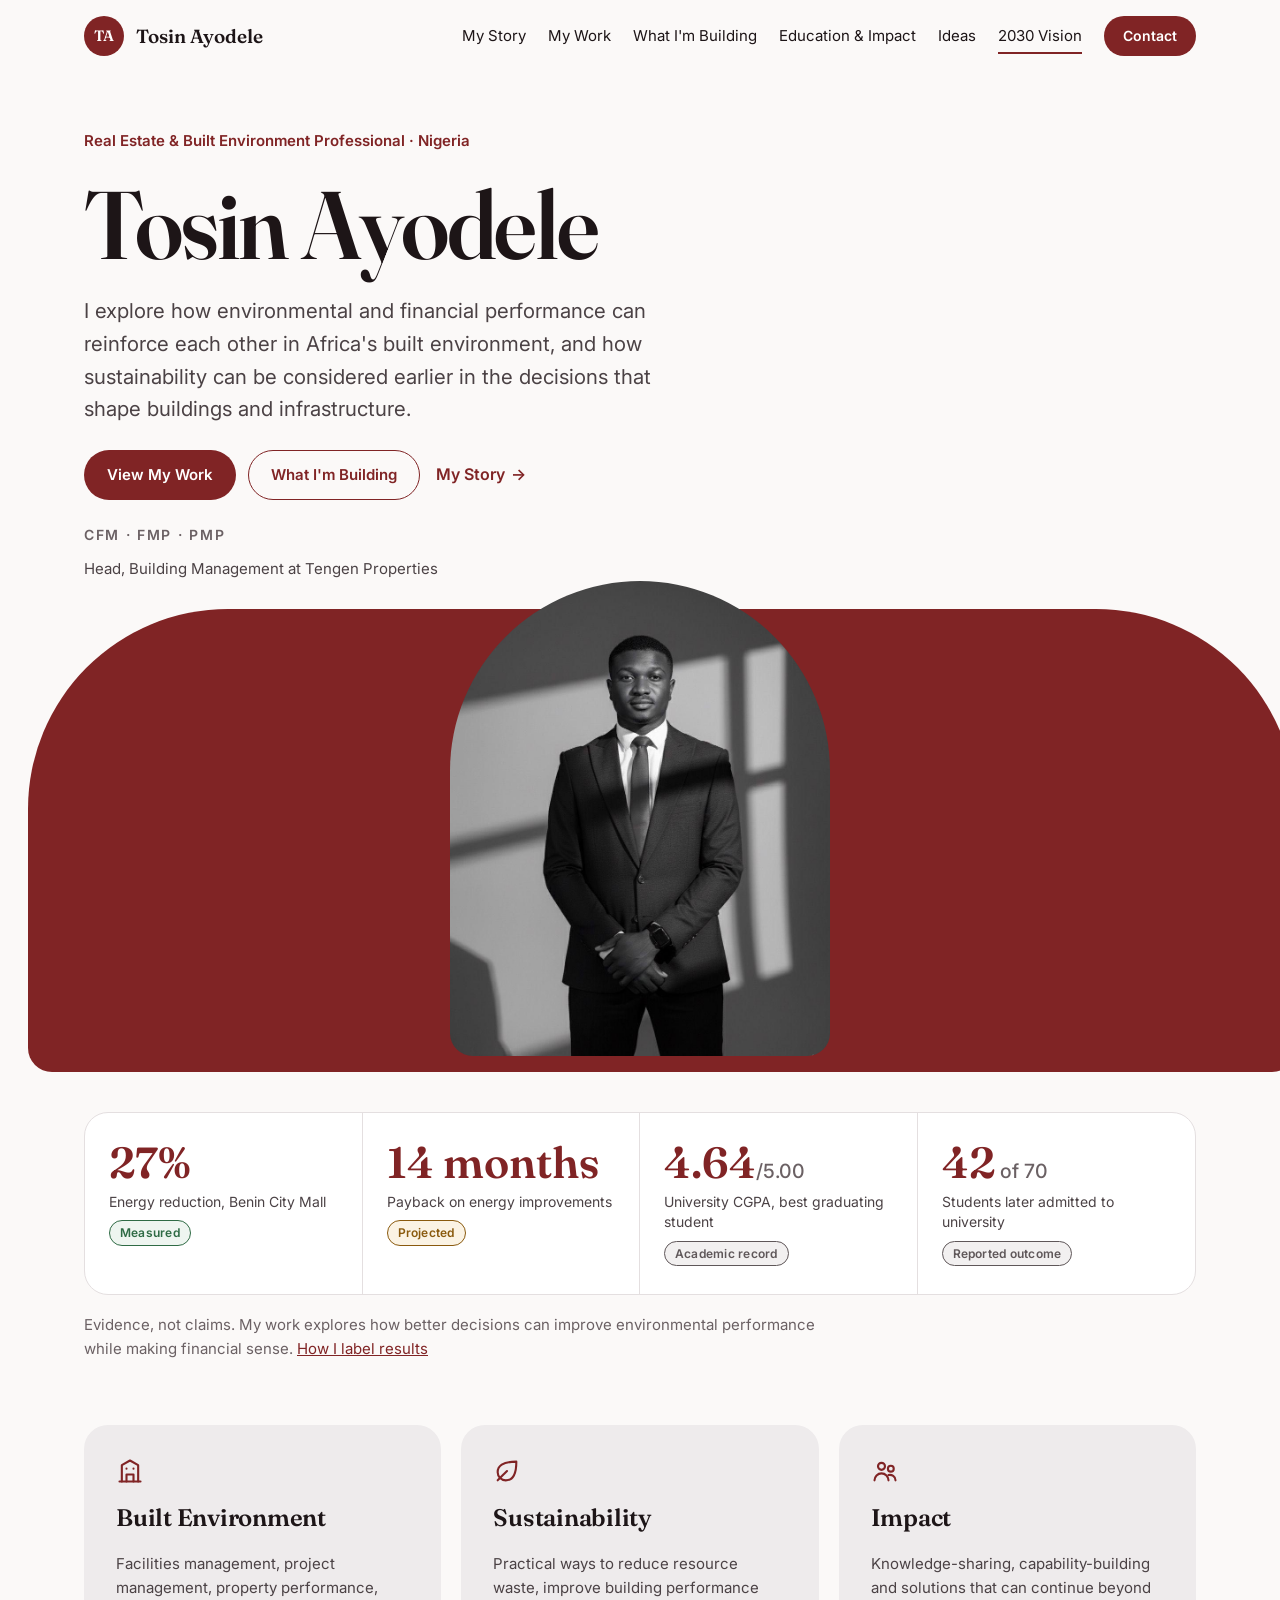
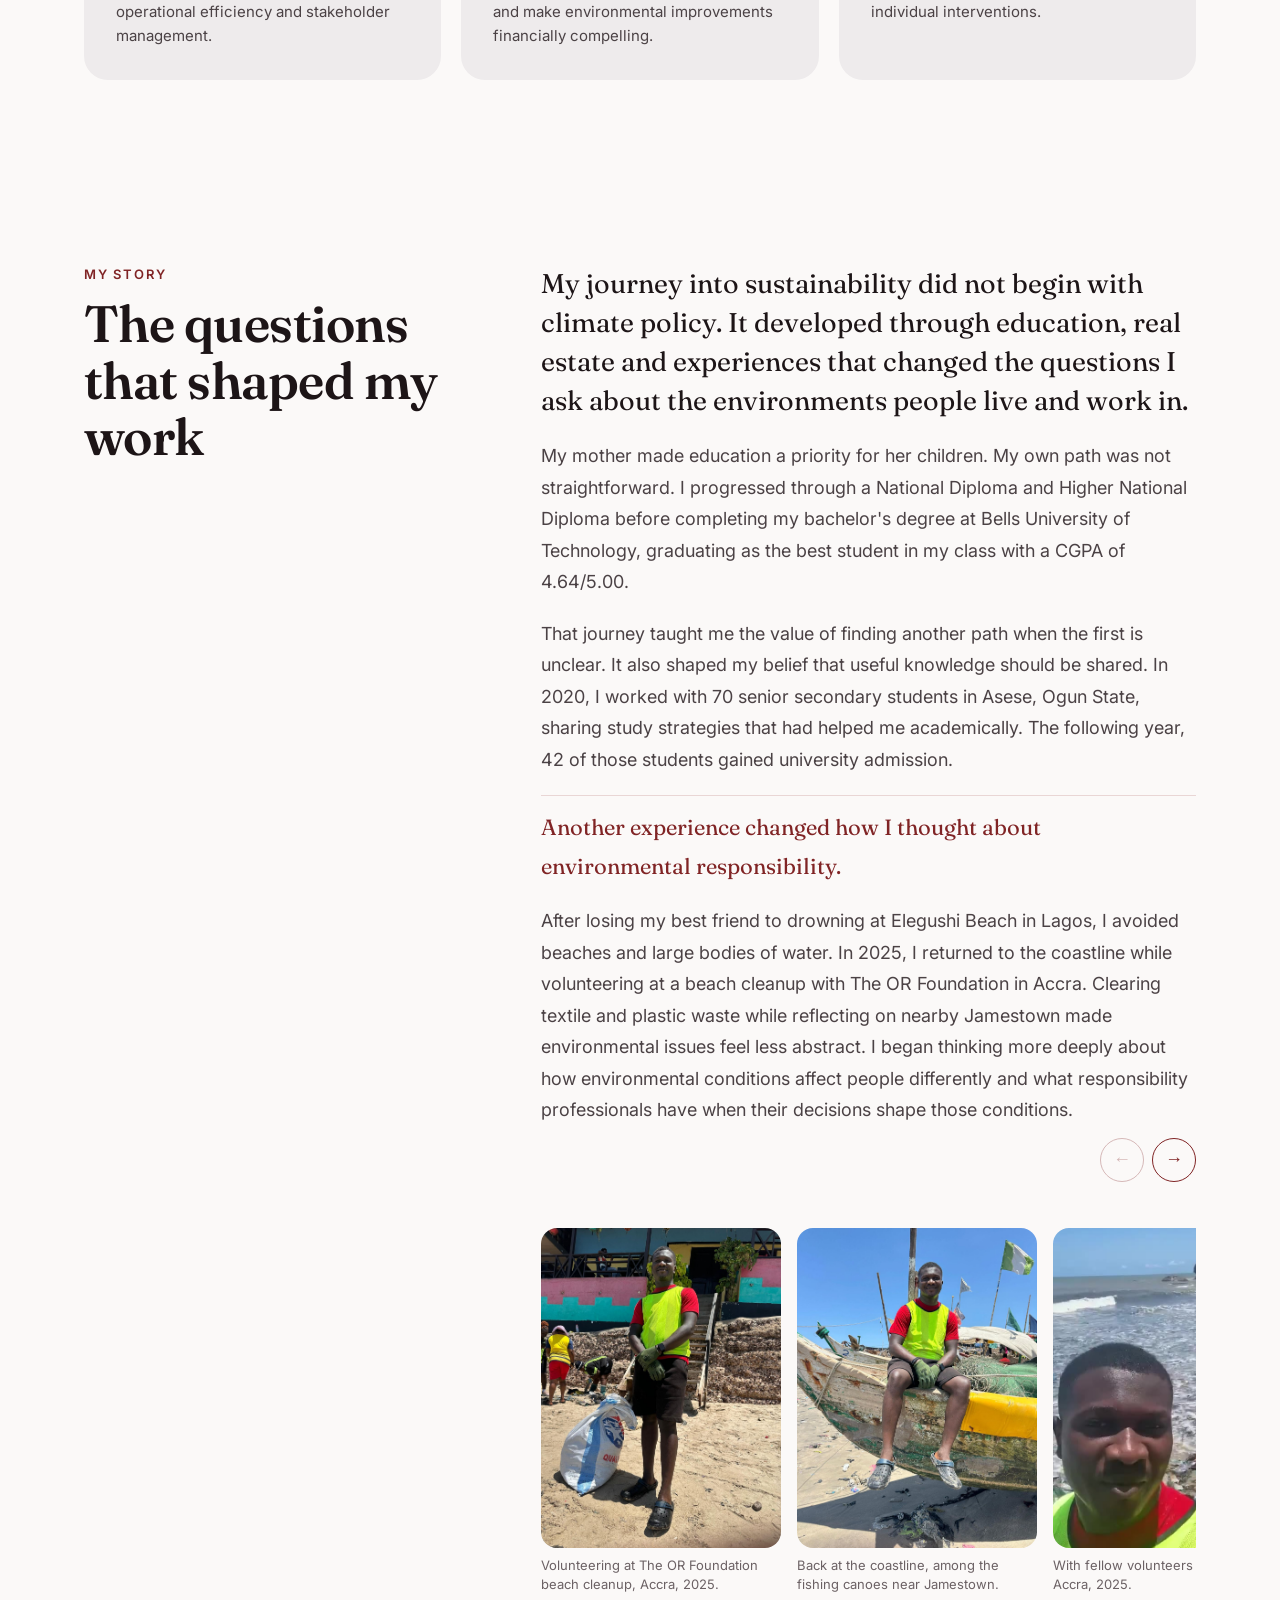
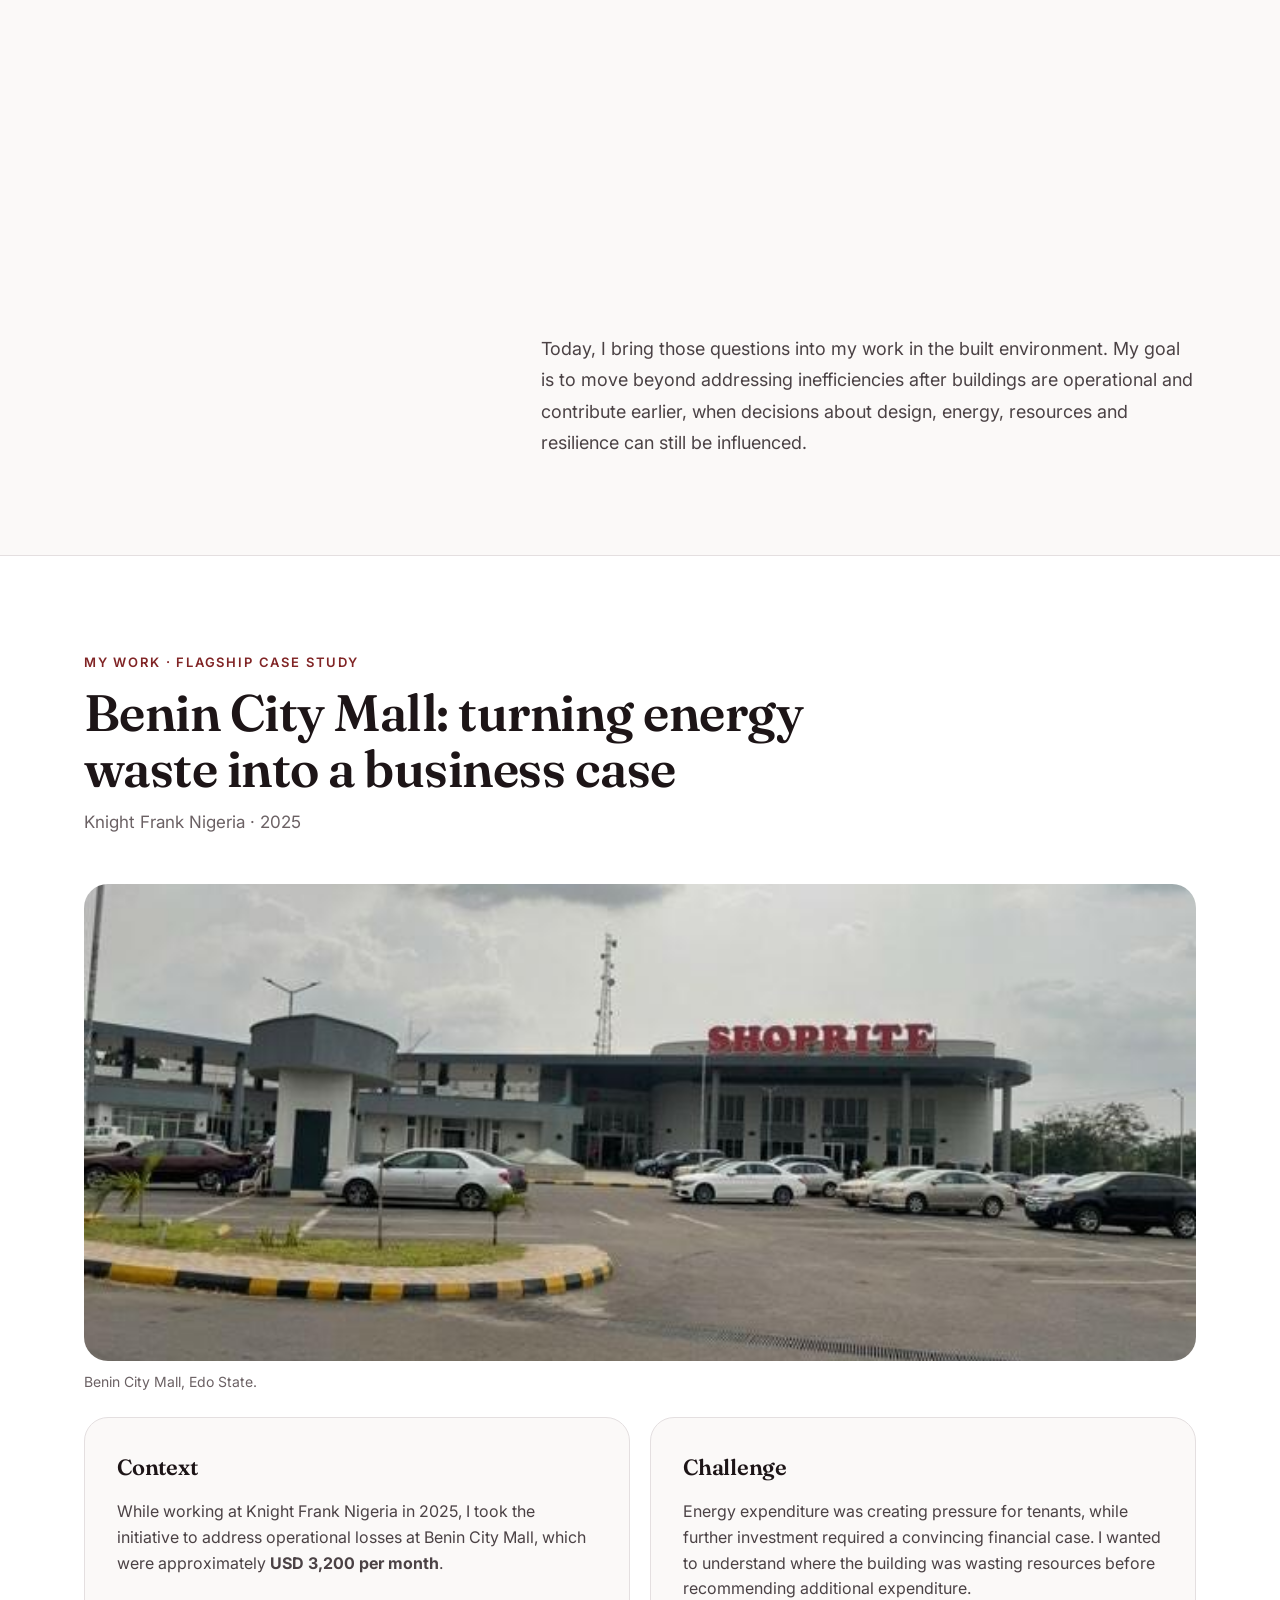
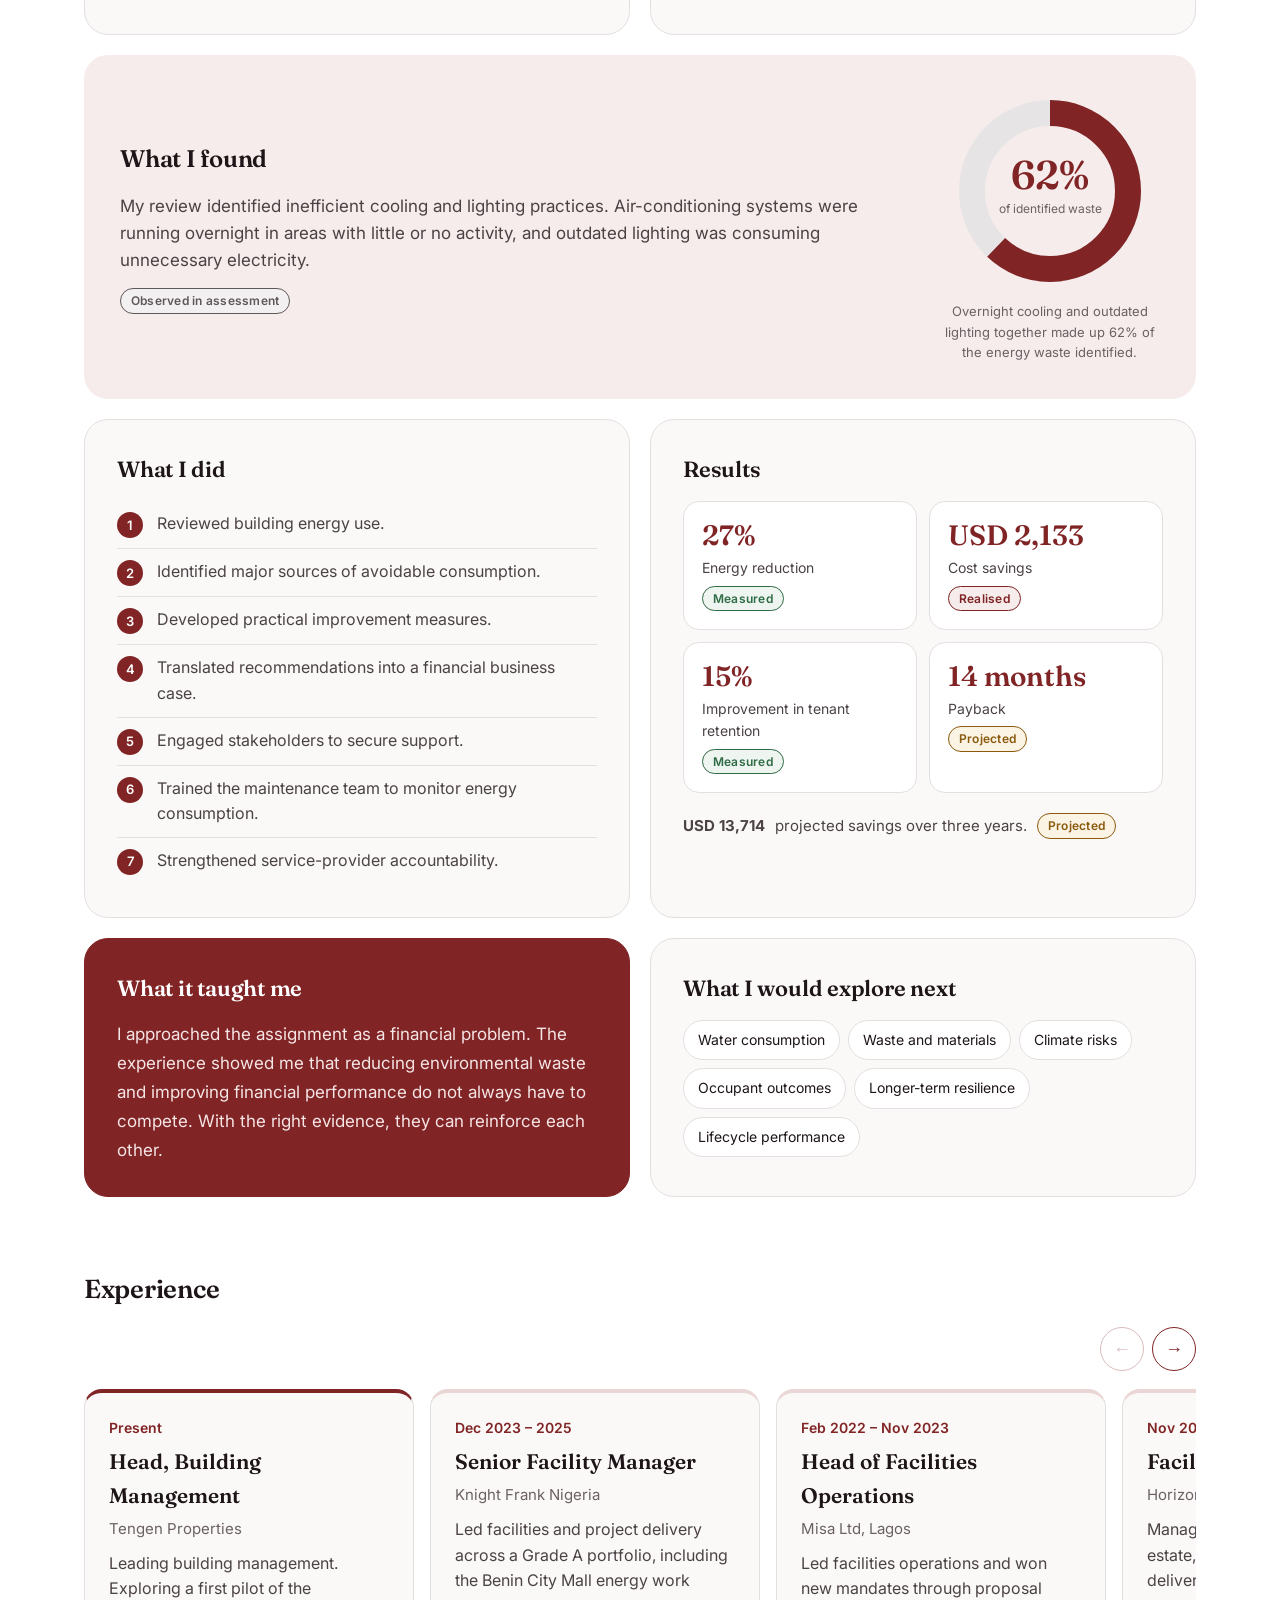
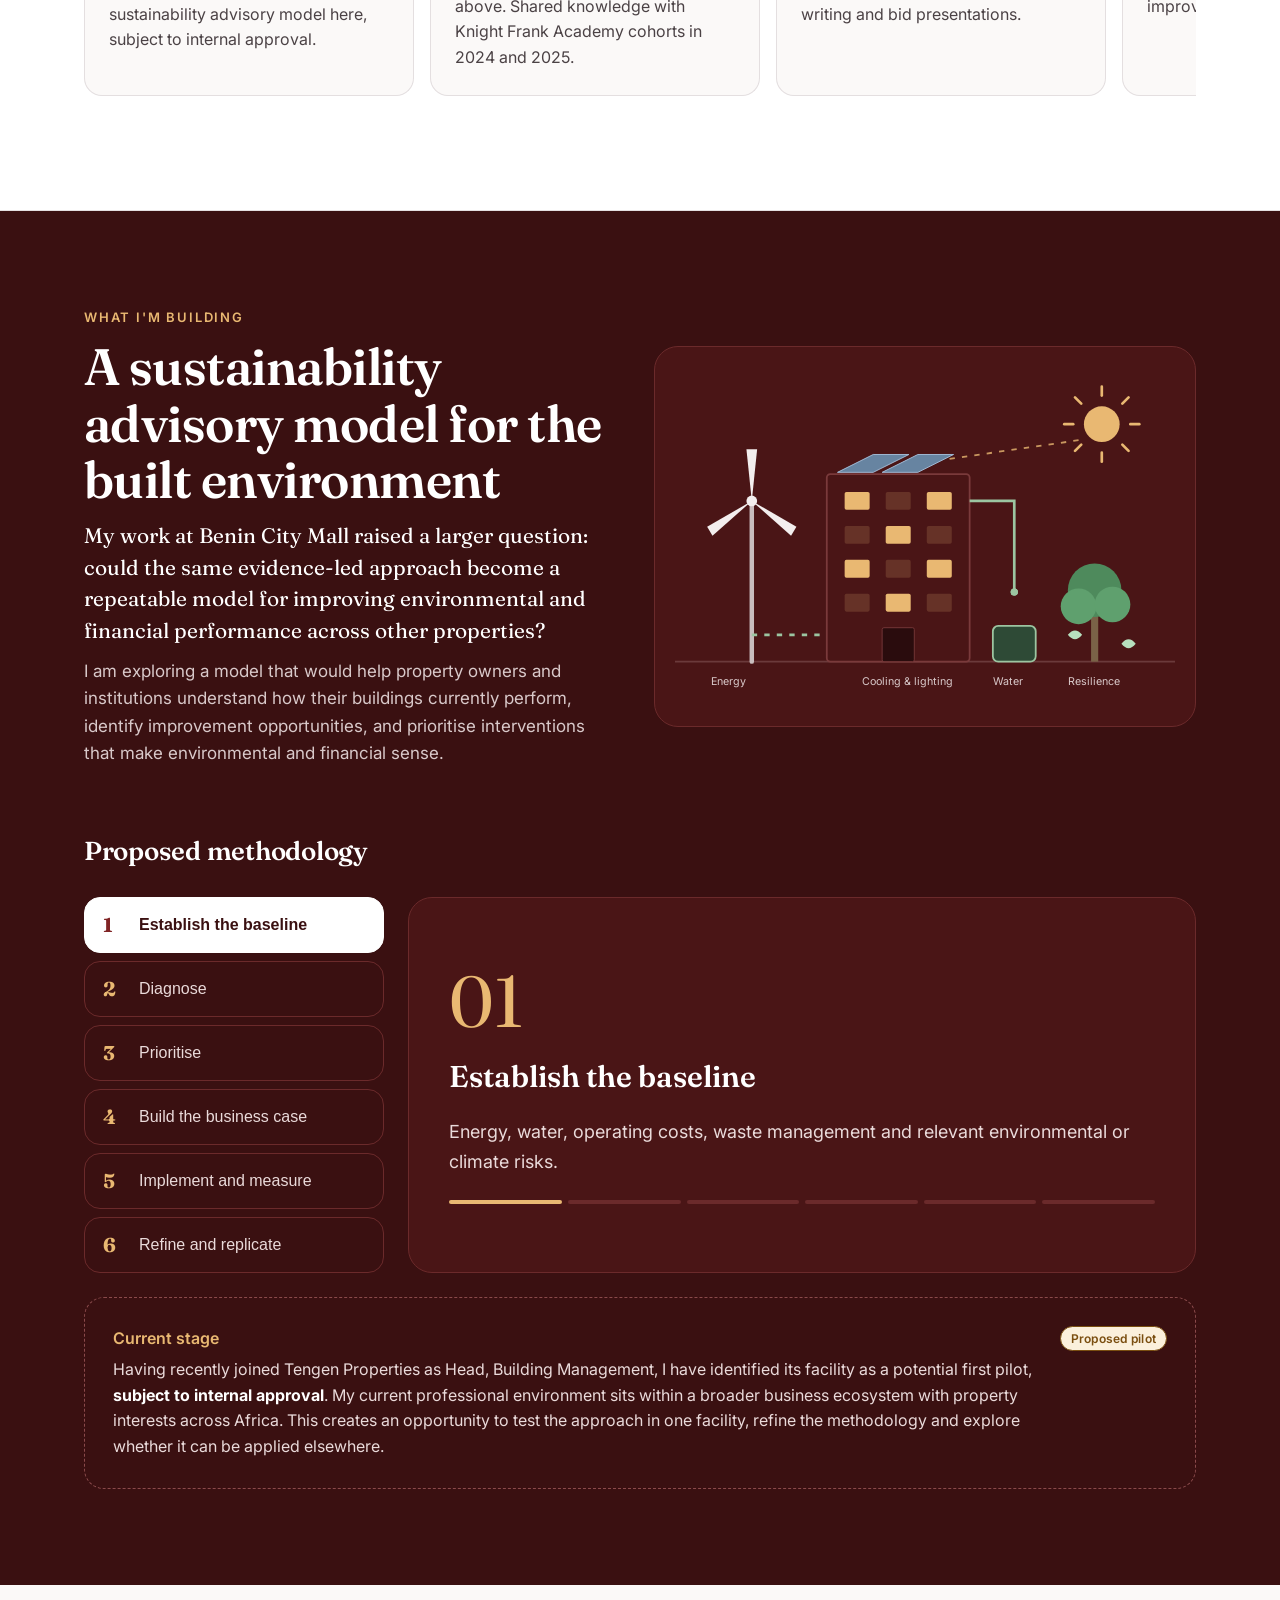
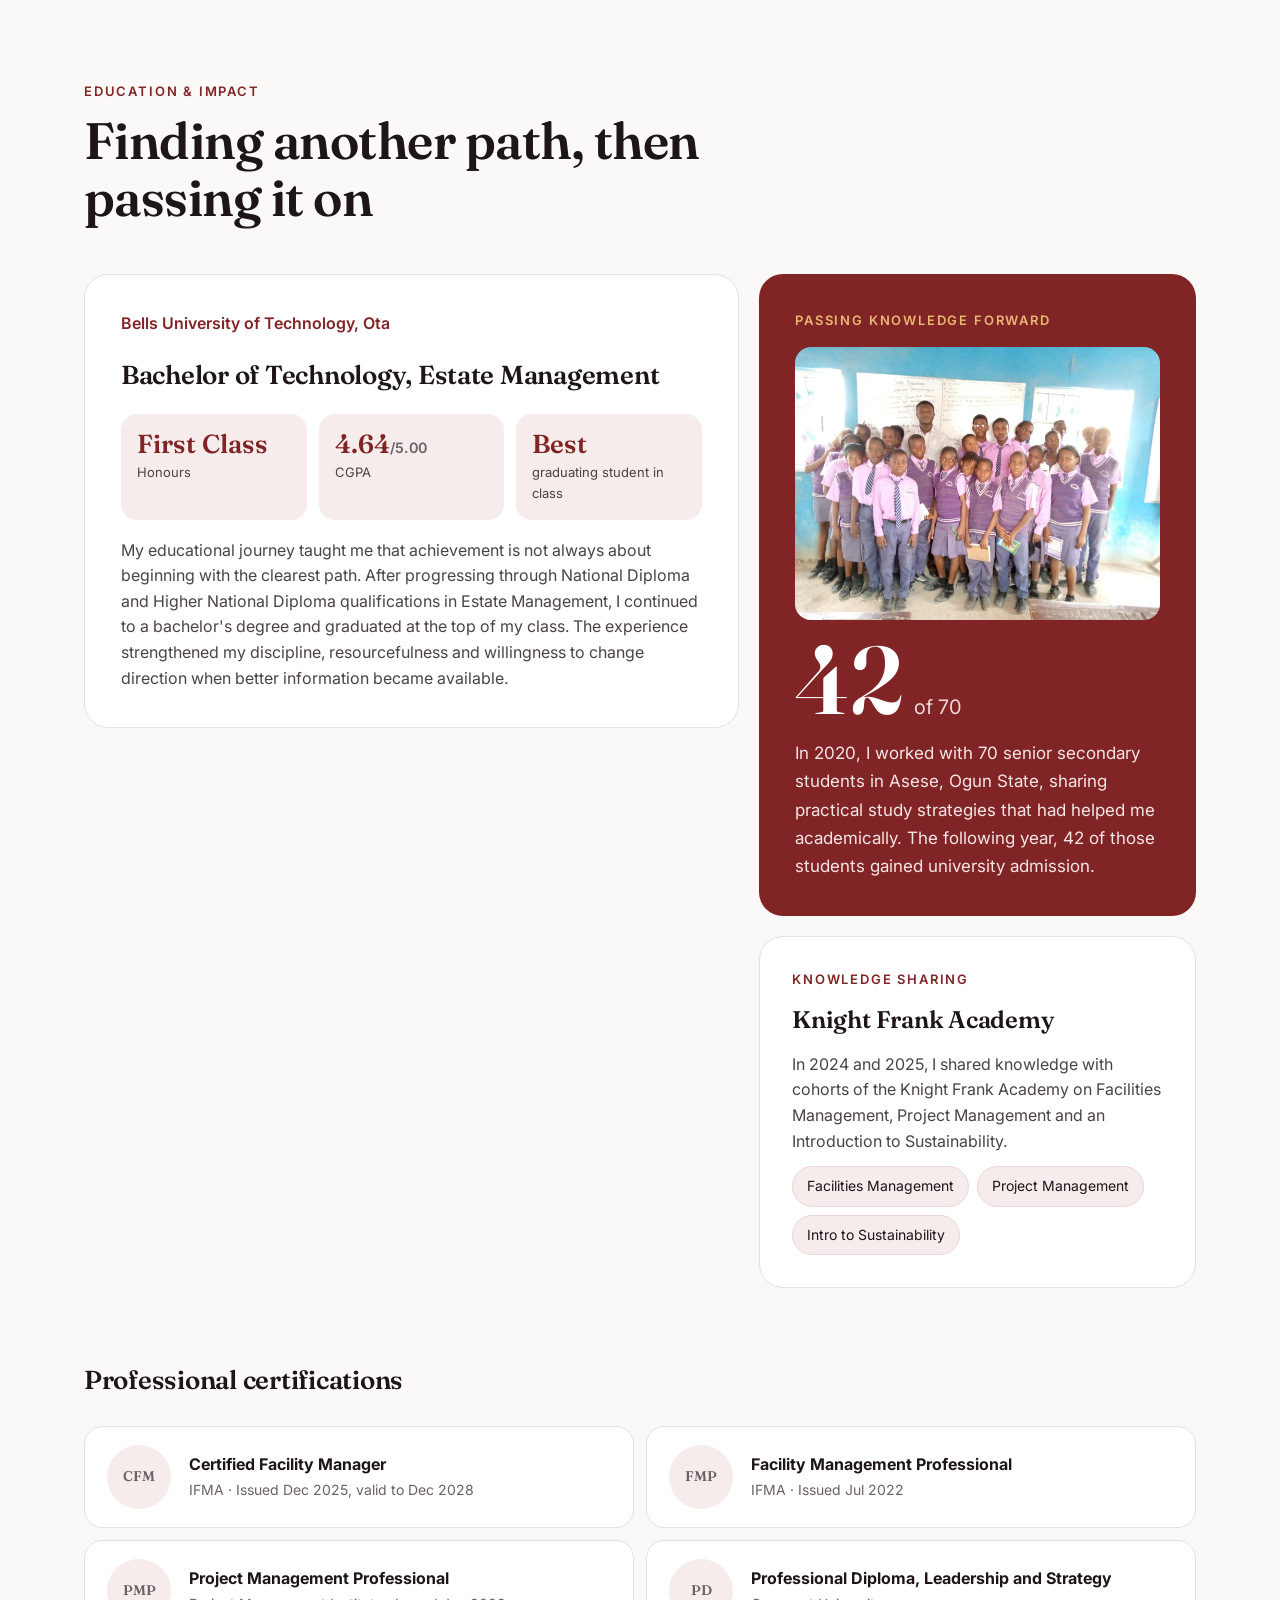
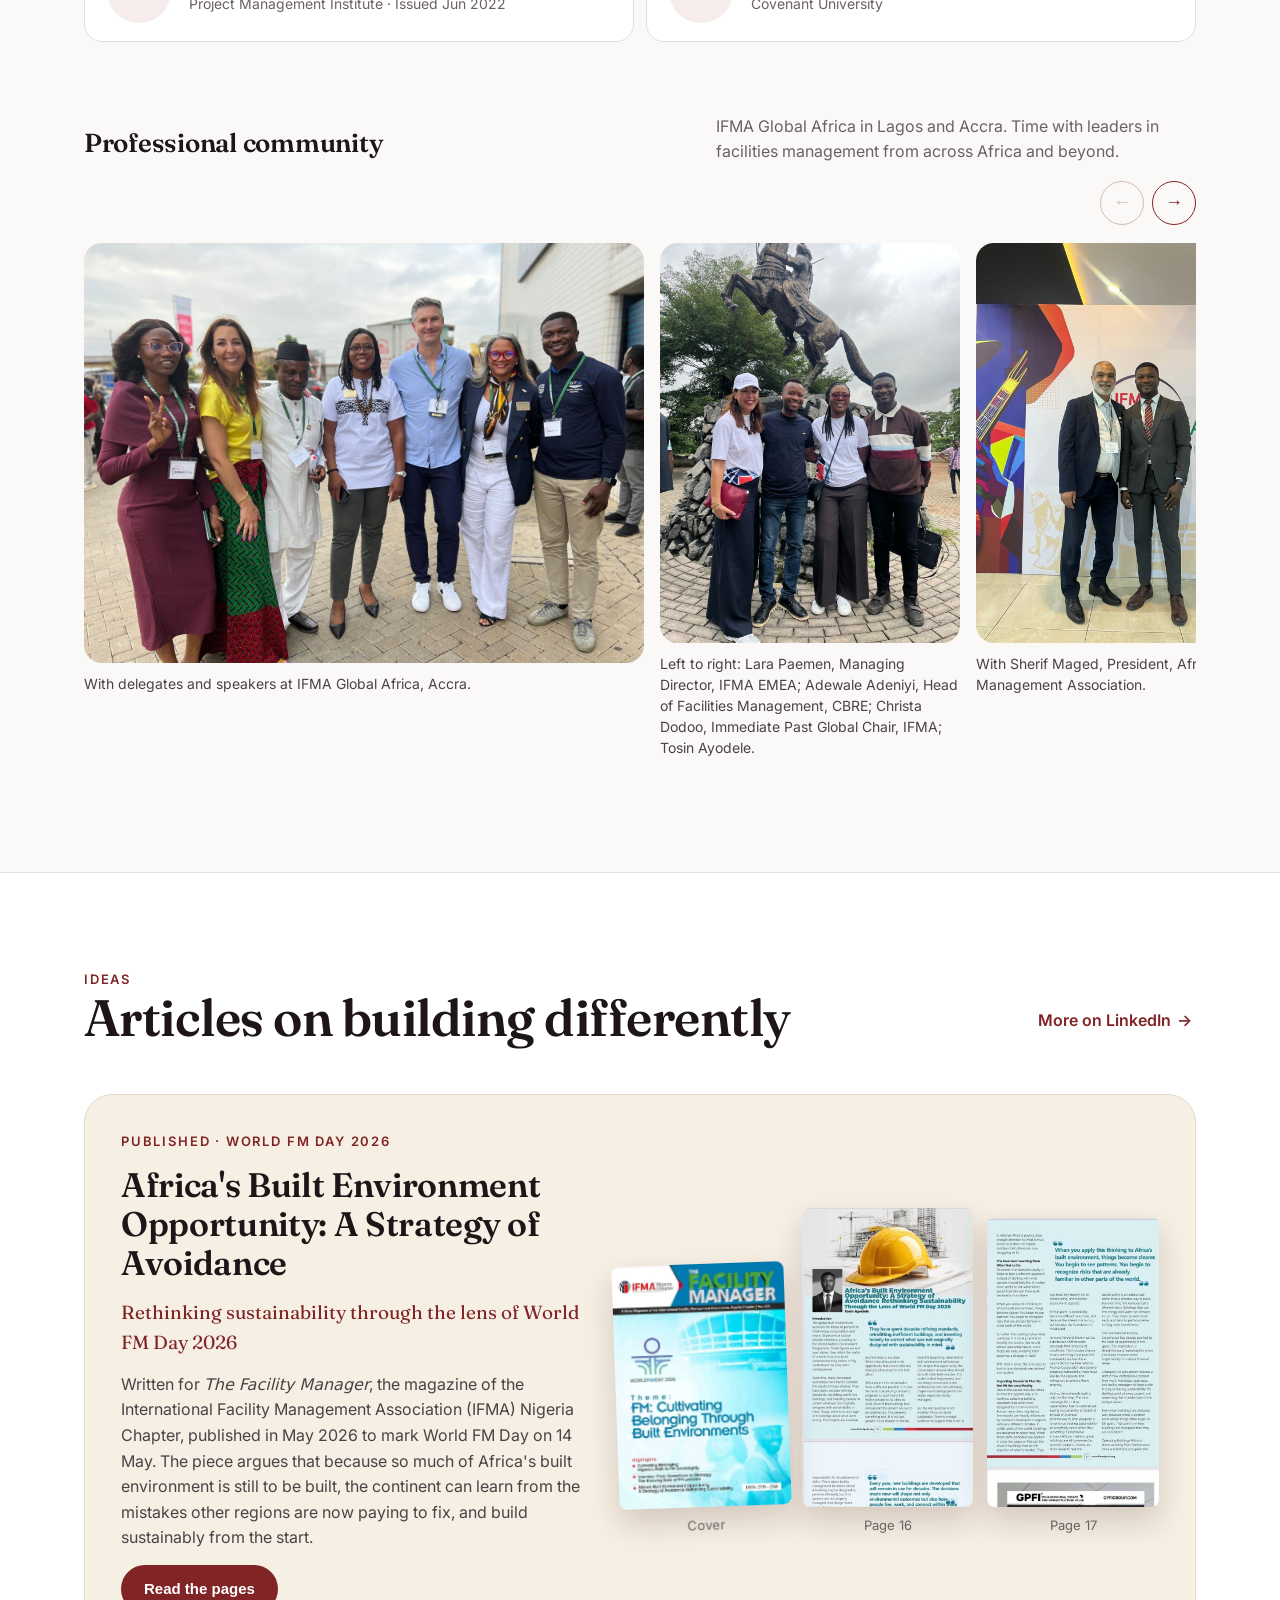
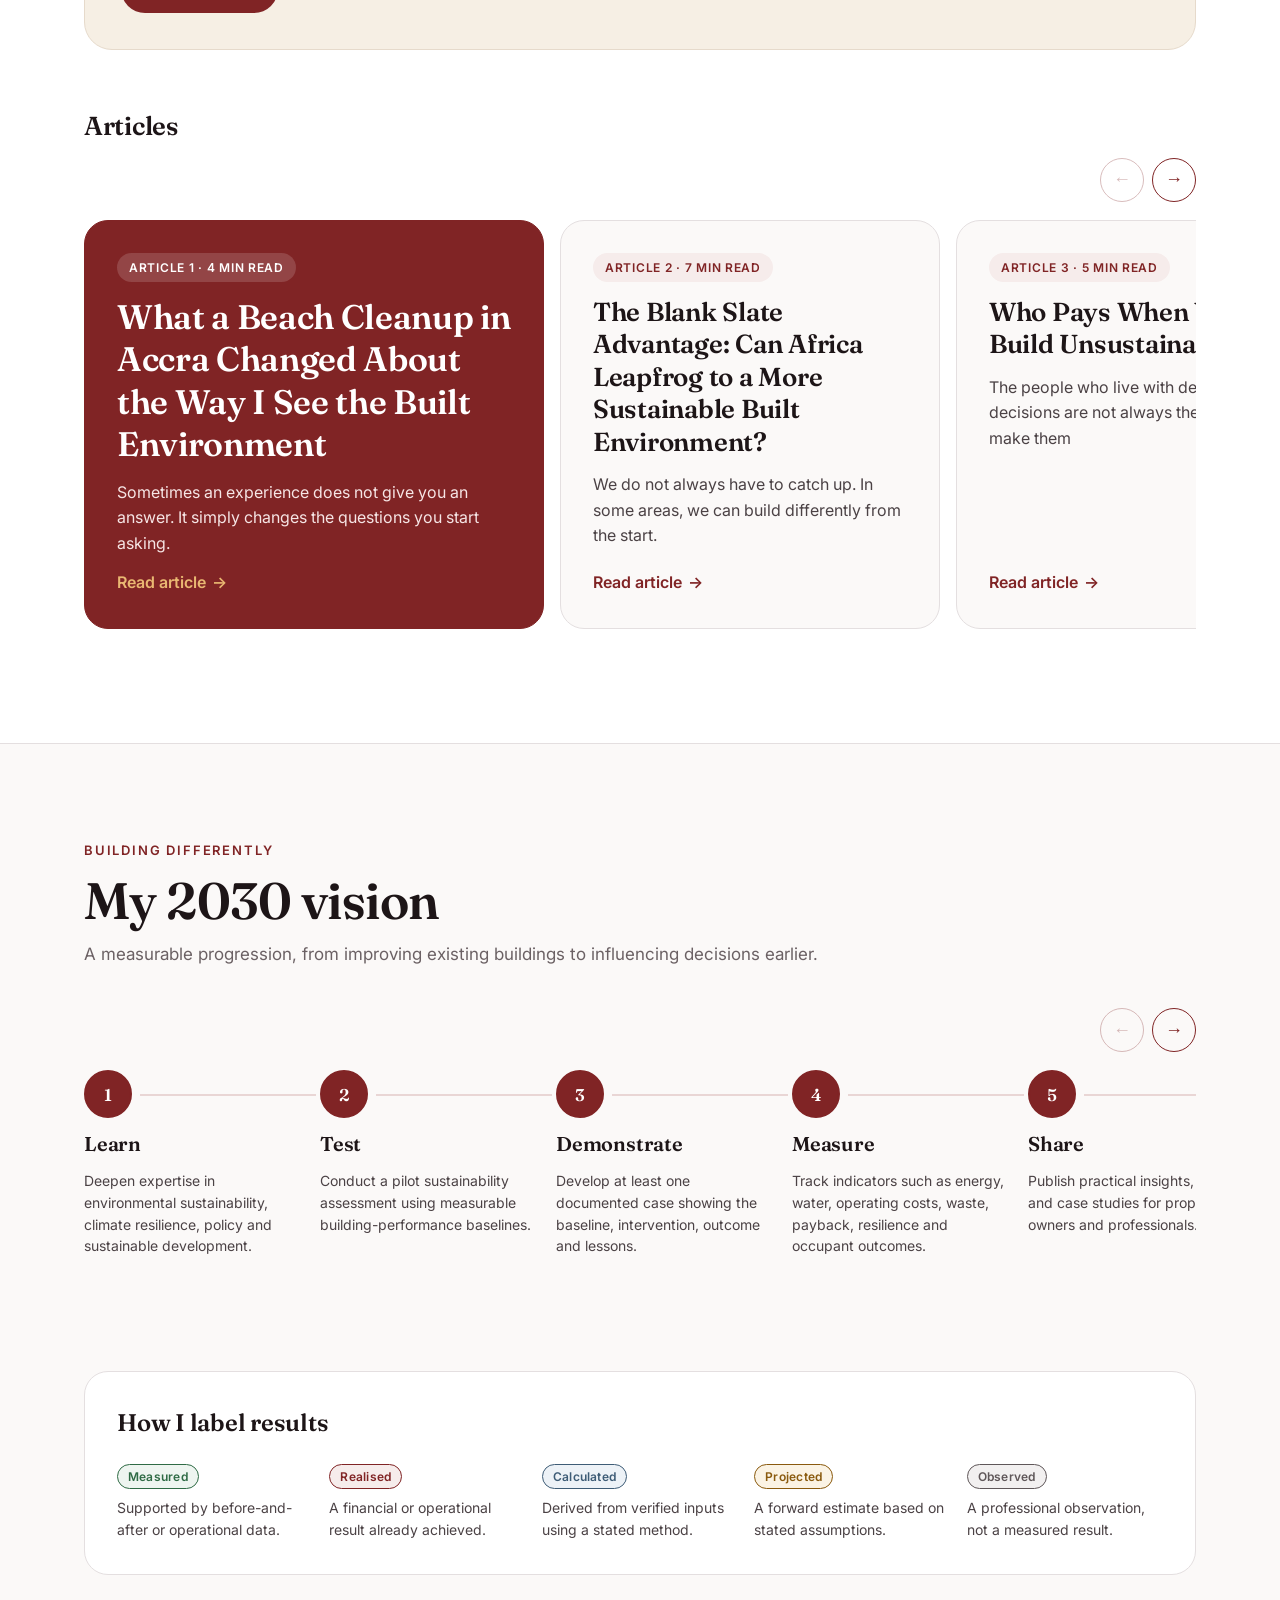
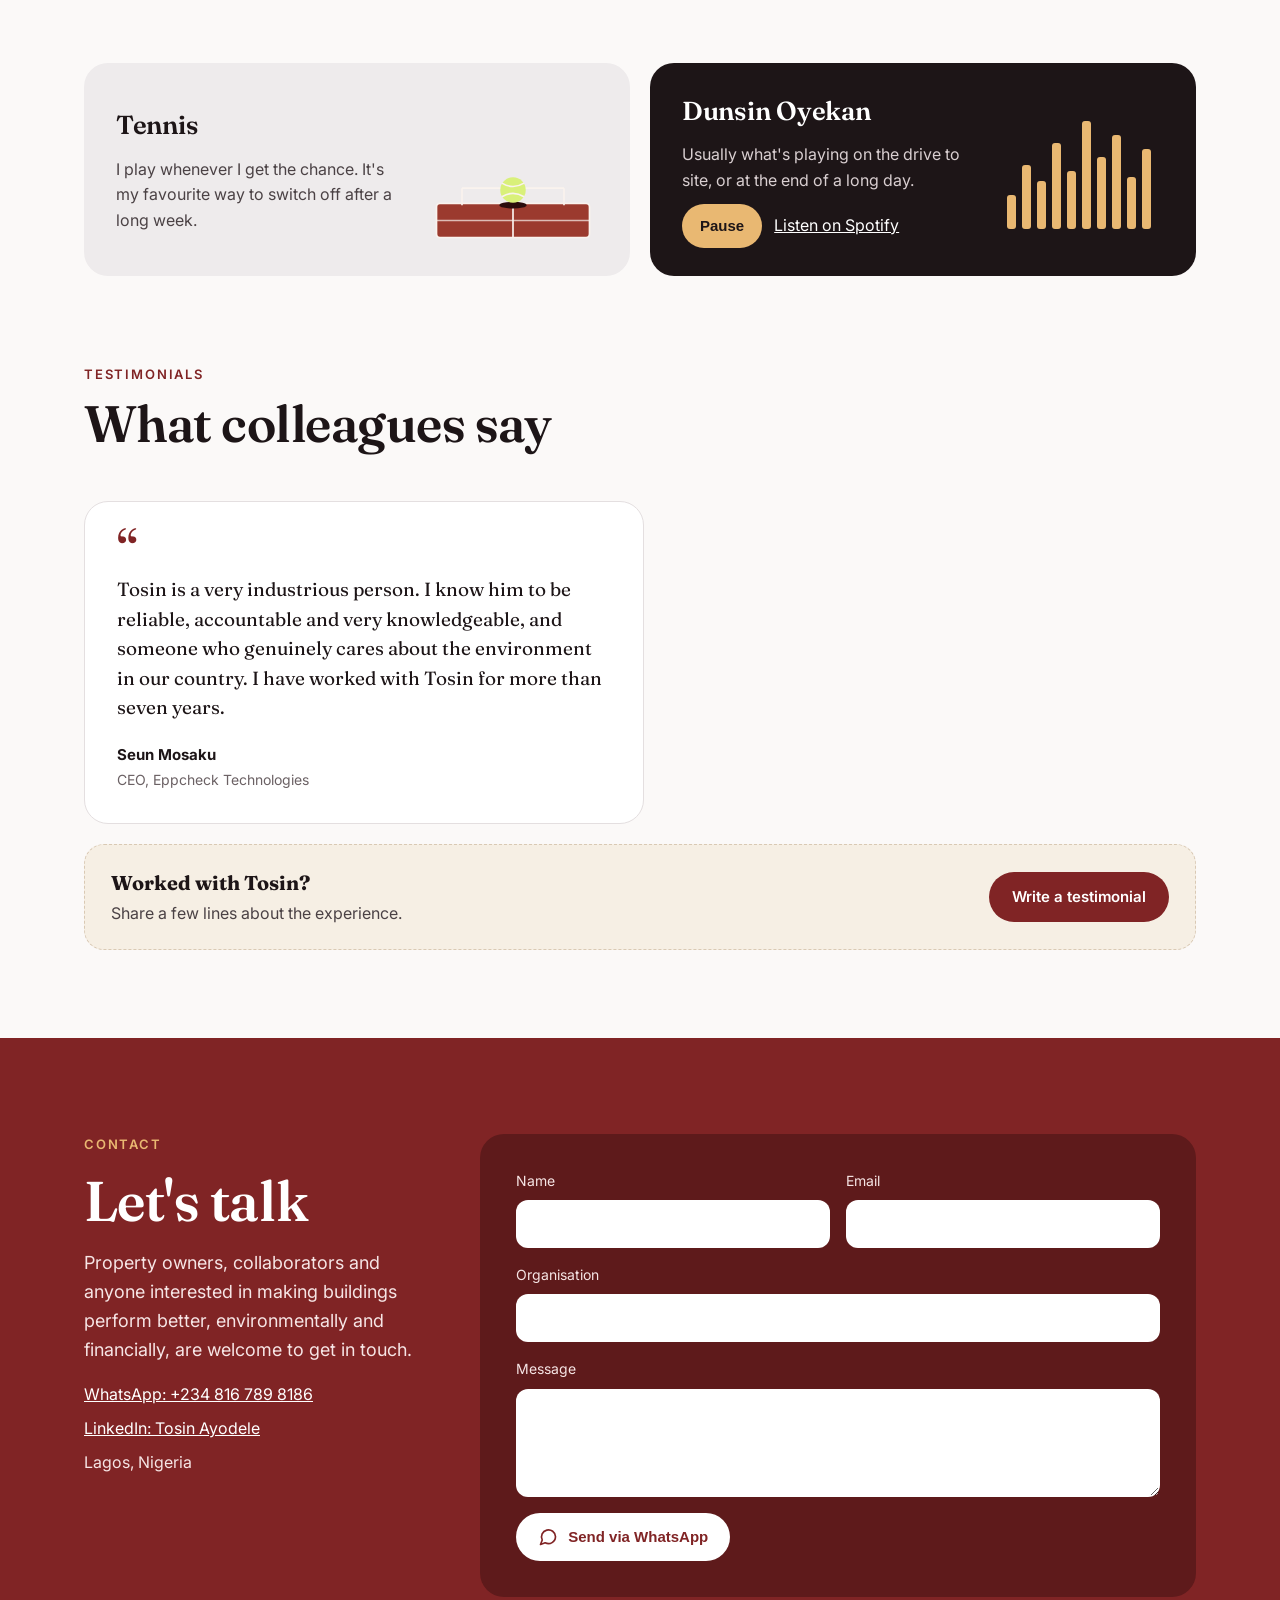
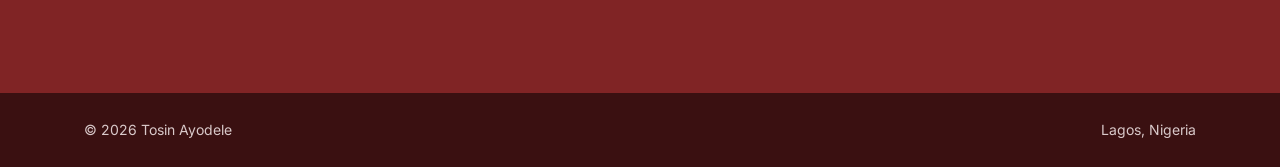
==== commit 1992d584: "Admin: Logo & icon tab for header logo and tab icon" ====
--- a/index.html
+++ b/index.html
@@ -12,11 +12,11 @@
 <meta property="og:type" content="website">
 <meta name="twitter:card" content="summary_large_image">
 <link rel="canonical" href="https://ayodeletosin.com/">
-<link rel="icon" href="assets/favicon.svg" type="image/svg+xml">
+<link rel="icon" href="assets/favicon.svg">
 <link rel="preconnect" href="https://fonts.googleapis.com">
 <link rel="preconnect" href="https://fonts.gstatic.com" crossorigin>
 <link href="https://fonts.googleapis.com/css2?family=Fraunces:opsz,wght@9..144,500;9..144,600&family=Inter:wght@400;500;600&display=swap" rel="stylesheet">
-<link rel="stylesheet" href="styles.css?v=c6822f37">
+<link rel="stylesheet" href="styles.css?v=f8761496">
 </head>
 <body data-wa="2348167898186">
 
@@ -369,34 +369,34 @@
 
     <h3 class="sub-h essays-h">Articles</h3>
     <div class="ideas hs" data-hs-label="Articles">
-      <a class="idea reveal idea-feature" href="ideas/building-sustainability-in.html">
-        <span class="idea-status">Article 1 · 5 min read</span>
-        <h3>Building Sustainability In, Not Adding It Later</h3>
-        <p>What working with existing buildings has taught me about decisions made long before the facilities team arrives</p>
-        <span class="idea-read">Read article <span aria-hidden="true">→</span></span>
-      </a>
-      <a class="idea reveal" href="ideas/when-sustainability-makes-financial-sense.html">
-        <span class="idea-status">Article 2 · 4 min read</span>
-        <h3>When Sustainability Makes Financial Sense</h3>
-        <p>What one property taught me about making environmental improvements easier for decision-makers to support</p>
+      <a class="idea reveal idea-feature" href="ideas/beach-cleanup-accra.html">
+        <span class="idea-status">Article 1 · 4 min read</span>
+        <h3>What a Beach Cleanup in Accra Changed About the Way I See the Built Environment</h3>
+        <p>Sometimes an experience does not give you an answer. It simply changes the questions you start asking.</p>
         <span class="idea-read">Read article <span aria-hidden="true">→</span></span>
       </a>
       <a class="idea reveal" href="ideas/the-blank-slate-advantage.html">
-        <span class="idea-status">Article 3 · 7 min read</span>
+        <span class="idea-status">Article 2 · 7 min read</span>
         <h3>The Blank Slate Advantage: Can Africa Leapfrog to a More Sustainable Built Environment?</h3>
         <p>We do not always have to catch up. In some areas, we can build differently from the start.</p>
         <span class="idea-read">Read article <span aria-hidden="true">→</span></span>
       </a>
       <a class="idea reveal" href="ideas/who-pays-when-we-build-unsustainably.html">
-        <span class="idea-status">Article 4 · 5 min read</span>
+        <span class="idea-status">Article 3 · 5 min read</span>
         <h3>Who Pays When We Build Unsustainably?</h3>
         <p>The people who live with development decisions are not always the people who make them</p>
         <span class="idea-read">Read article <span aria-hidden="true">→</span></span>
       </a>
-      <a class="idea reveal" href="ideas/beach-cleanup-accra.html">
-        <span class="idea-status">Article 5 · 4 min read</span>
-        <h3>What a Beach Cleanup in Accra Changed About the Way I See the Built Environment</h3>
-        <p>Sometimes an experience does not give you an answer. It simply changes the questions you start asking.</p>
+      <a class="idea reveal" href="ideas/when-sustainability-makes-financial-sense.html">
+        <span class="idea-status">Article 4 · 4 min read</span>
+        <h3>When Sustainability Makes Financial Sense</h3>
+        <p>What one property taught me about making environmental improvements easier for decision-makers to support</p>
+        <span class="idea-read">Read article <span aria-hidden="true">→</span></span>
+      </a>
+      <a class="idea reveal" href="ideas/building-sustainability-in.html">
+        <span class="idea-status">Article 5 · 5 min read</span>
+        <h3>Building Sustainability In, Not Adding It Later</h3>
+        <p>What working with existing buildings has taught me about decisions made long before the facilities team arrives</p>
         <span class="idea-read">Read article <span aria-hidden="true">→</span></span>
       </a>
     </div>
@@ -528,6 +528,6 @@
 </dialog>
 
 <script>window.SITE_TESTIMONIALS=[{"quote": "Tosin is a very industrious person. I know him to be reliable, accountable and very knowledgeable, and someone who genuinely cares about the environment in our country. I have worked with Tosin for more than seven years.", "name": "Seun Mosaku", "role": "CEO, Eppcheck Technologies"}];</script>
-<script src="script.js?v=c6822f37"></script>
+<script src="script.js?v=f8761496"></script>
 </body>
 </html>
--- a/styles.css
+++ b/styles.css
@@ -528,3 +528,4 @@
 .share-t p{color:var(--body);margin:0}
 .share-t strong{font-family:var(--serif);font-size:20px;color:var(--ink);display:block;margin-bottom:2px}
 button.btn-link{background:none;border:none;cursor:pointer;font:inherit;font-weight:600}
+.brand-logo{width:40px;height:40px;border-radius:50%;object-fit:cover;display:block;background:#fff}
